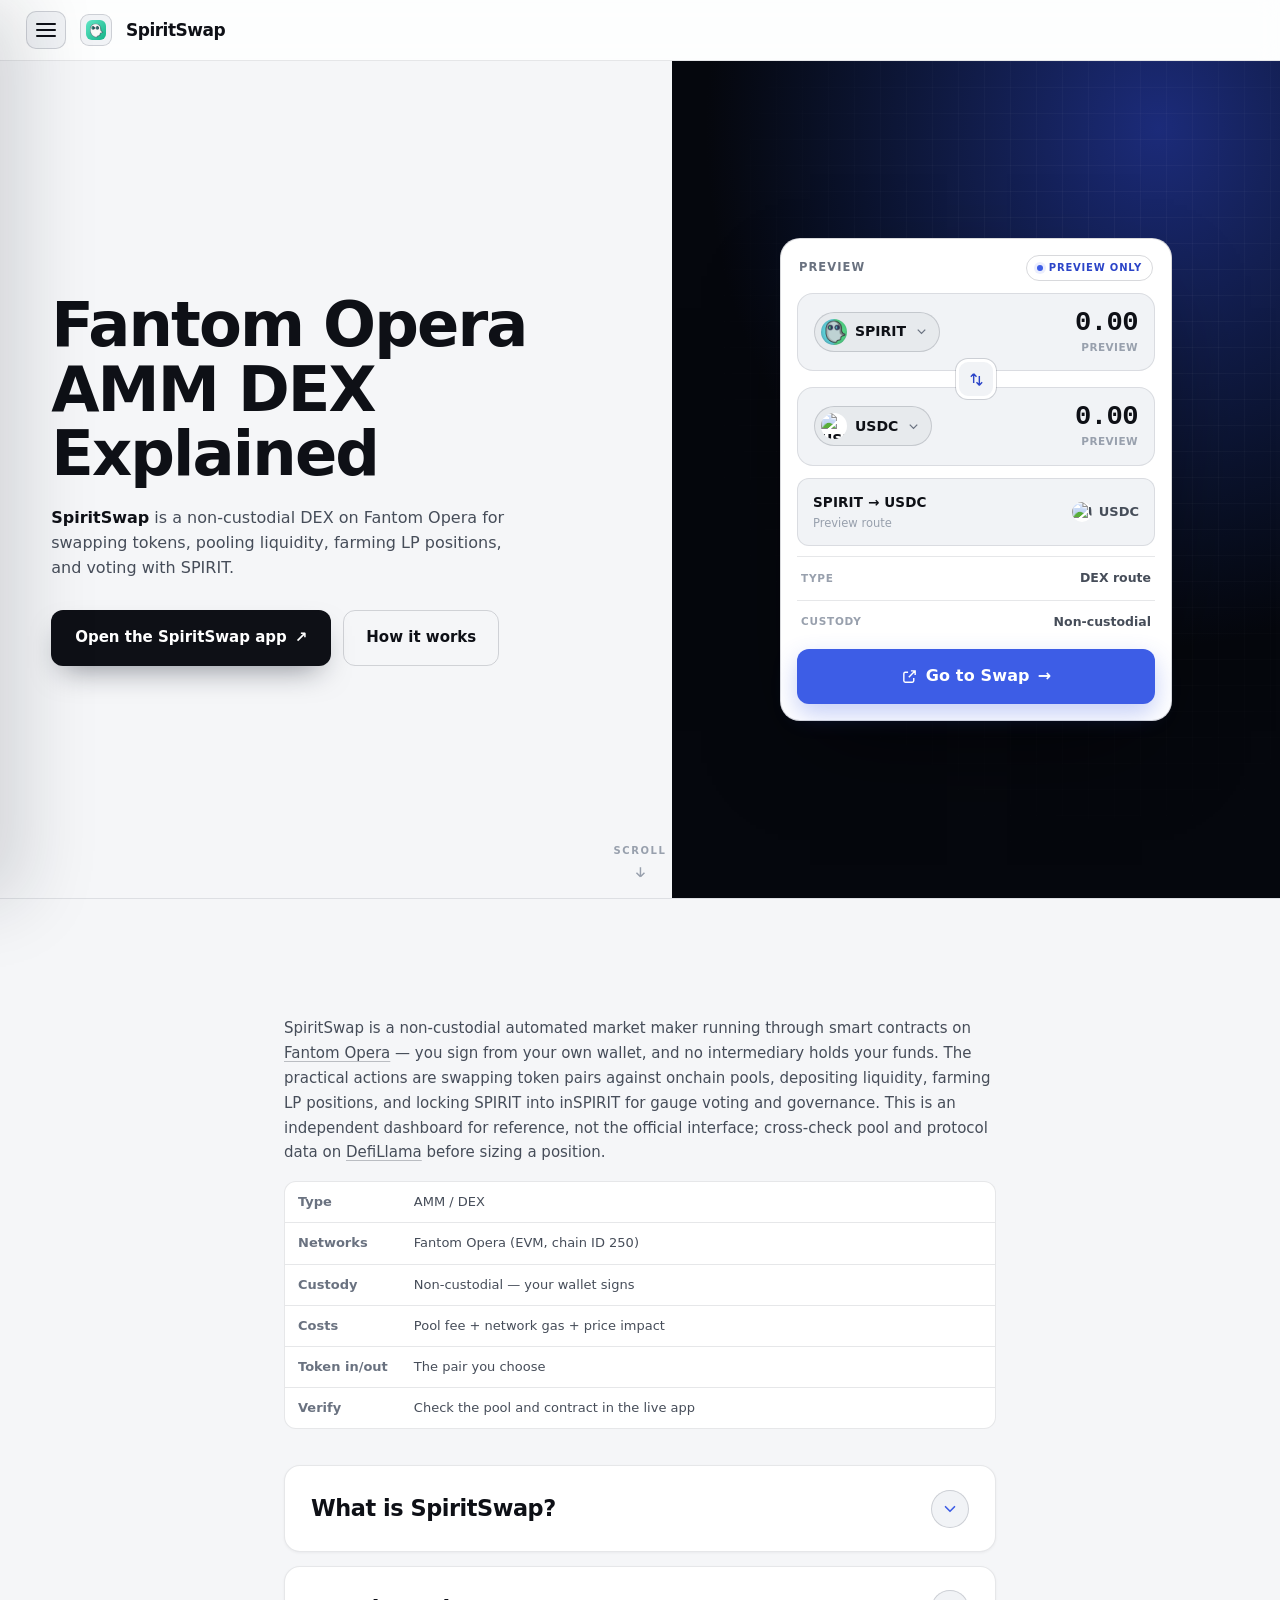
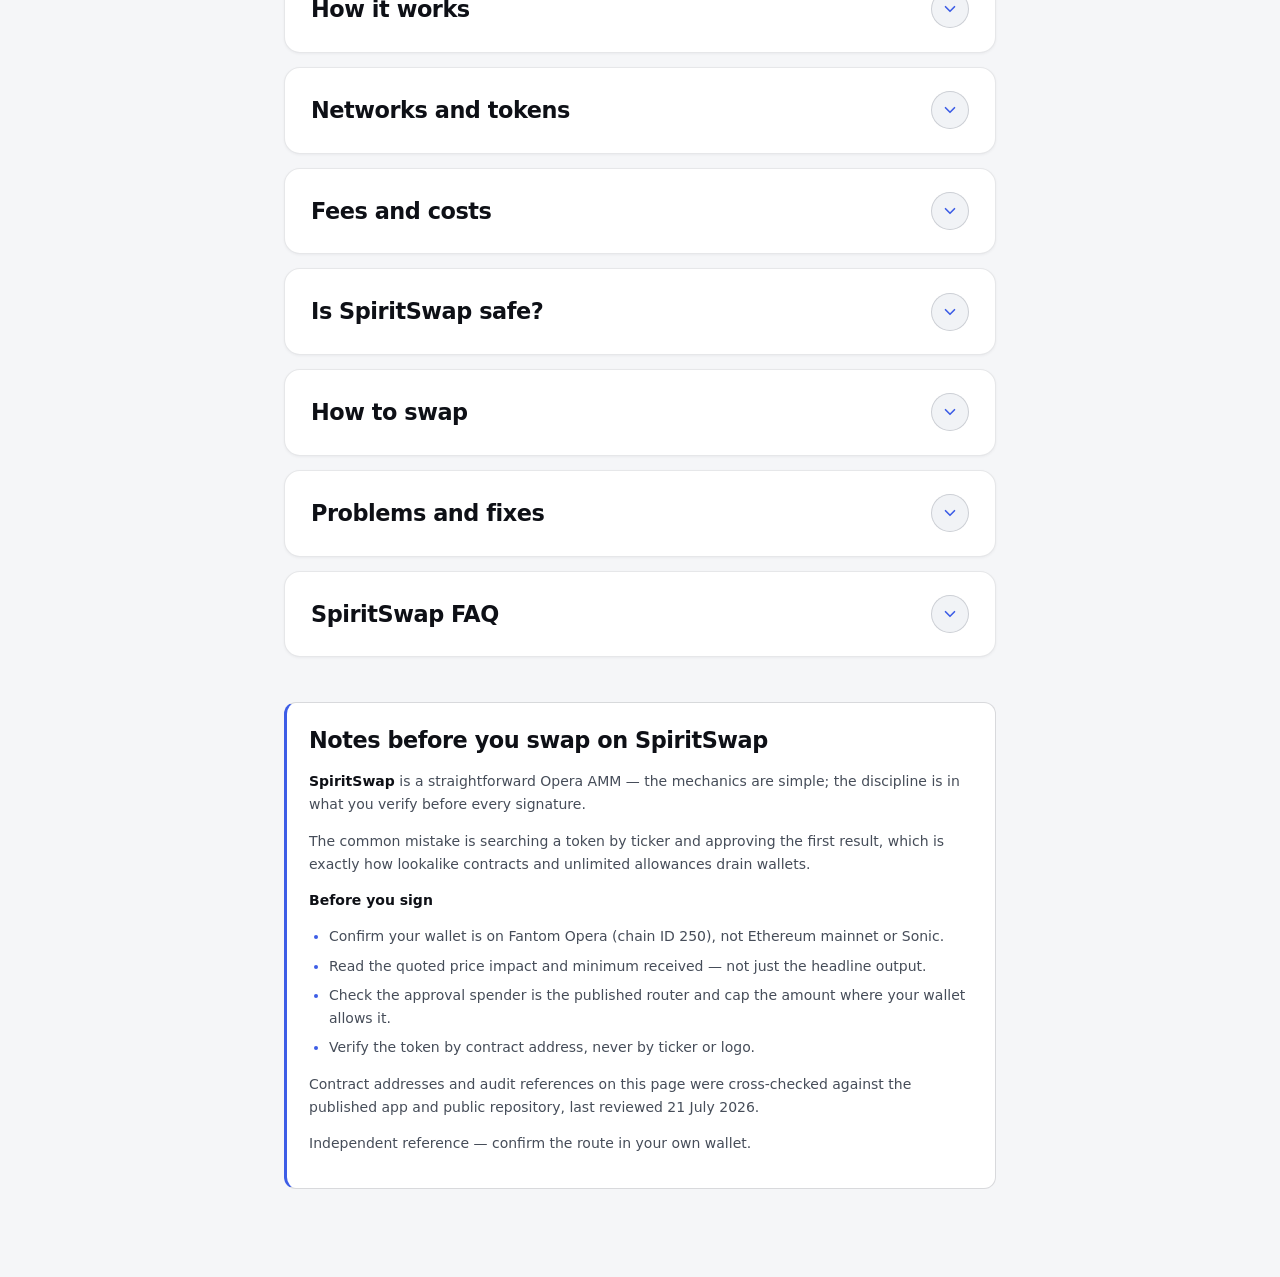
==== index.html @ 09263cc4 "Update" ====
<!doctype html>
<html lang="en">
<head>
  <meta charset="utf-8">
  <meta name="viewport" content="width=device-width, initial-scale=1">
  <title>SpiritSwap — Dashboard</title>
  <meta name="description" content="SpiritSwap is a non-custodial AMM DEX on Fantom Opera. Learn how swaps route, what approvals do, fee structure, safety checks, and how to fix common errors.">
  <meta name="robots" content="index,follow,max-snippet:-1,max-image-preview:large,max-video-preview:-1">
  <meta name="theme-color" content="#f5f6f8">
  <link rel="canonical" href="https://spiritswap-app.github.io/">
  <link rel="icon" type="image/png" href="favicon.png">
  <link rel="apple-touch-icon" href="favicon.png">
  <link rel="manifest" href="manifest.webmanifest">
  <link rel="image_src" href="og-cover.png">
  <link rel="preconnect" href="https://api.coingecko.com" crossorigin>
  <style>
/* SpiritSwap — independent single-page hub. */
:root {
  color-scheme: light;
  --bg: #f5f6f8; --surface: #ffffff; --panel: #ffffff; --raised: #f1f3f6;
  --line: rgba(17, 24, 39, 0.10); --line-2: rgba(17, 24, 39, 0.16);
  --ink: #0e1016; --text: #464d59; --muted: #6a7280; --faint: #98a0ad;
  --accent: #3d5de6; --accent-2: #2c45c8; --accent-soft: rgba(61, 93, 230, 0.10); --accent-glow: rgba(61, 93, 230, 0.22);
  --cyan: #0e93a8; --cta: #3d5de6; --cta-ink: #ffffff;
  --r-sm: 8px; --r-md: 12px; --r-lg: 16px; --r-xl: 20px;
  --mono: ui-monospace, "SF Mono", SFMono-Regular, "Roboto Mono", Menlo, Consolas, monospace;
  --font: Inter, ui-sans-serif, system-ui, -apple-system, "Segoe UI", Roboto, sans-serif;
  --ease: cubic-bezier(0.22, 0.7, 0.24, 1);
}
* { box-sizing: border-box; }
html { scroll-behavior: smooth; }
@media (prefers-reduced-motion: reduce) { html { scroll-behavior: auto; } }
body {
  margin: 0; min-width: 320px;
  color: var(--text); background: var(--bg);
  font-family: var(--font); font-size: 15px; line-height: 1.55;
  -webkit-font-smoothing: antialiased; text-rendering: optimizeLegibility;
}
a { color: inherit; text-decoration: none; }
a:focus-visible, button:focus-visible, summary:focus-visible { outline: 2px solid var(--accent-2); outline-offset: 3px; border-radius: 8px; }
img { display: block; max-width: 100%; }
.skip { position: absolute; left: -999px; }
.skip:focus { left: 12px; top: 12px; z-index: 99; padding: 8px 14px; border-radius: 10px; background: var(--accent); color: #fff; font-weight: 750; }

.shell { display: flex; min-height: 100dvh; }

/* ───────── sidebar (off-canvas drawer) ───────── */
.sidebar {
  position: fixed; top: 0; left: 0; z-index: 70;
  width: min(288px, 86vw); height: 100vh; height: 100dvh; overflow-y: auto;
  display: flex; flex-direction: column; padding: 16px 12px 14px;
  background: var(--surface); border-right: 1px solid var(--line);
  transform: translateX(-100%); transition: transform 0.24s var(--ease);
  box-shadow: 24px 0 70px rgba(17, 24, 39, 0.15);
}
.sidebar.is-open { transform: none; }
.scrim { position: fixed; inset: 0; z-index: 65; background: rgba(17, 24, 39, 0.30); opacity: 0; pointer-events: none; transition: opacity 0.24s var(--ease); }
.scrim.is-open { opacity: 1; pointer-events: auto; }
html:not(.js) .sidebar { position: static; transform: none; width: 262px; height: auto; box-shadow: none; }
html:not(.js) .scrim, html:not(.js) .nav-toggle { display: none; }
.side-top { display: flex; align-items: center; justify-content: space-between; gap: 12px; padding: 2px 8px 6px; }
.brand { display: flex; align-items: center; gap: 11px; min-width: 0; }
.brand-logo { width: 32px; height: 32px; flex: 0 0 auto; display: grid; place-items: center; border-radius: 9px; background: var(--raised); box-shadow: inset 0 0 0 1px var(--line-2); }
.brand-logo img { width: 20px; height: 20px; border-radius: 6px; }
.brand-name { margin: 0; font-size: 17px; font-weight: 800; letter-spacing: -0.03em; color: var(--ink); line-height: 1; }
.nav-label { margin: 14px 12px 6px; font-size: 10px; font-weight: 700; letter-spacing: 0.15em; text-transform: uppercase; color: var(--faint); }
.nav-item { display: flex; align-items: center; gap: 12px; padding: 9px 12px; border-radius: 9px; color: var(--text); font-size: 14px; font-weight: 600; transition: color 150ms var(--ease), background-color 150ms var(--ease); }
.ni-ico { width: 18px; height: 18px; flex: 0 0 auto; color: var(--muted); }
.ni-ext { margin-left: auto; color: var(--faint); font-size: 12px; }
.nav-item:hover { color: var(--ink); background: rgba(17, 24, 39, 0.04); }
.nav-item:hover .ni-ico { color: var(--text); }
.nav-item.is-active { color: var(--accent-2); background: transparent; }
.nav-item.is-active .ni-ico { color: var(--accent-2); }
.nav-group { border-radius: 9px; }
.nav-group summary { display: flex; align-items: center; gap: 12px; padding: 9px 12px; border-radius: 9px; color: var(--text); font-size: 14px; font-weight: 600; cursor: pointer; list-style: none; transition: color 150ms var(--ease), background-color 150ms var(--ease); }
.nav-group summary::-webkit-details-marker { display: none; }
.nav-group summary .ni-ico { color: var(--muted); }
.nav-group summary .chev { width: 15px; height: 15px; margin-left: auto; color: var(--faint); transition: transform 200ms var(--ease); }
.nav-group summary:hover { color: var(--ink); background: rgba(17, 24, 39, 0.04); }
.nav-group[open] summary { color: var(--ink); }
.nav-group[open] summary .ni-ico { color: var(--text); }
.nav-group[open] summary .chev { transform: rotate(180deg); }
@media (prefers-reduced-motion: reduce) { .nav-group summary .chev { transition: none; } }
.nav-sub { display: flex; flex-direction: column; gap: 1px; padding: 2px 0 8px 42px; }
.nav-sub a { display: flex; align-items: baseline; gap: 7px; padding: 6px 10px; border-radius: 8px; color: var(--muted); font-size: 12.5px; font-weight: 550; transition: color 150ms var(--ease), background-color 150ms var(--ease); }
.nav-sub a small { color: var(--faint); font-size: 10.5px; font-weight: 500; }
.nav-sub a:hover { color: var(--accent-2); background: rgba(17, 24, 39, 0.04); }
.nav-sub a:hover small { color: var(--muted); }
.sidebar-foot { margin-top: auto; padding-top: 13px; border-top: 1px solid var(--line); }
.disclose { margin: 8px 10px 0; font-size: 11px; line-height: 1.5; color: var(--muted); }
.disclose strong { color: var(--text); font-weight: 700; }
.fine { margin: 6px 10px 0; font-size: 10.5px; line-height: 1.45; color: var(--faint); }
.nav-toggle { display: inline-flex; width: 38px; height: 38px; flex: 0 0 auto; position: relative; padding: 0; border: 1px solid var(--line-2); border-radius: 10px; background: var(--raised); color: var(--ink); cursor: pointer; }
.nav-toggle .bar { position: absolute; left: 10px; right: 10px; height: 2px; border-radius: 2px; background: currentColor; transition: transform 0.22s var(--ease), opacity 0.18s var(--ease); }
.nav-toggle .bar:nth-child(1) { top: 13px; } .nav-toggle .bar:nth-child(2) { top: 18px; } .nav-toggle .bar:nth-child(3) { top: 23px; }
.sidebar.is-open .nav-toggle .bar:nth-child(1) { transform: translateY(5px) rotate(45deg); }
.sidebar.is-open .nav-toggle .bar:nth-child(2) { opacity: 0; }
.sidebar.is-open .nav-toggle .bar:nth-child(3) { transform: translateY(-5px) rotate(-45deg); }

/* persistent header: hamburger + logo + H1 */
.topbar-left { display: flex; align-items: center; gap: 12px 14px; min-width: 0; flex-wrap: wrap; }
.menu-btn { display: inline-flex; flex-direction: column; justify-content: center; gap: 4px; width: 40px; height: 38px; flex: 0 0 auto; padding: 0 9px; border: 1px solid var(--line-2); border-radius: 10px; background: var(--raised); color: var(--ink); cursor: pointer; }
.menu-btn .bar { display: block; height: 2px; width: 100%; border-radius: 2px; background: currentColor; transition: transform 0.22s var(--ease), opacity 0.18s var(--ease); }
.menu-btn:hover { border-color: var(--accent); color: var(--accent-2); }
.shell.nav-open .menu-btn .bar:nth-child(1) { transform: translateY(6px) rotate(45deg); }
.shell.nav-open .menu-btn .bar:nth-child(2) { opacity: 0; }
.shell.nav-open .menu-btn .bar:nth-child(3) { transform: translateY(-6px) rotate(-45deg); }
.topbar-logo { width: 32px; height: 32px; flex: 0 0 auto; display: grid; place-items: center; border-radius: 9px; background: var(--raised); box-shadow: inset 0 0 0 1px var(--line-2); }
.topbar-logo img { width: 20px; height: 20px; border-radius: 6px; }
h1.wordmark { margin: 0; font-size: 17px; font-weight: 800; letter-spacing: -0.03em; color: var(--ink); line-height: 1; white-space: nowrap; }
html:not(.js) .menu-btn { display: none; }

/* ───────── main / topbar ───────── */
.main { flex: 1; min-width: 0; display: flex; flex-direction: column; }
.topbar { position: sticky; top: 0; z-index: 40; flex: 0 0 auto; display: flex; align-items: center; justify-content: space-between; gap: 12px 20px; flex-wrap: wrap; padding: 11px 26px; border-bottom: 1px solid var(--line); background: rgba(255, 255, 255, 0.82); backdrop-filter: blur(10px); }
.topbar-right { display: flex; align-items: center; gap: 10px 18px; flex-wrap: wrap; }
.mode-switch { display: inline-flex; align-items: center; gap: 10px; }
.ms-label { font-size: 13.5px; font-weight: 700; color: var(--muted); transition: color 150ms var(--ease); }
.ms-label.is-on { color: var(--ink); }
.ms-track { position: relative; width: 42px; height: 24px; flex: 0 0 auto; padding: 0; border: 1px solid var(--line-2); border-radius: 999px; background: var(--raised); cursor: pointer; transition: background-color 180ms var(--ease); }
.ms-knob { position: absolute; top: 50%; left: 3px; width: 16px; height: 16px; border-radius: 50%; background: var(--ink); transform: translateY(-50%); transition: left 200ms var(--ease); }
.ms-track[aria-checked="true"] { background: var(--accent-soft); border-color: rgba(61, 93, 230, 0.4); }
.ms-track[aria-checked="true"] .ms-knob { left: 23px; background: var(--accent-2); }
.ticker { display: flex; align-items: center; flex-wrap: wrap; gap: 3px 16px; min-width: 0; }
.tick { display: inline-flex; align-items: baseline; gap: 6px; color: var(--faint); font-size: 11px; font-weight: 550; letter-spacing: 0.01em; transition: color 150ms var(--ease); }
.tick b { color: var(--muted); font-family: var(--mono); font-size: 11.5px; font-weight: 600; font-variant-numeric: tabular-nums; }
.tick .ext { color: var(--faint); font-size: 9.5px; transition: color 150ms var(--ease); }
.tick:hover { color: var(--muted); } .tick:hover b, .tick:hover .ext { color: var(--accent-2); }
.btn-open { display: inline-flex; align-items: center; gap: 7px; padding: 8px 14px; border: 1px solid var(--line-2); border-radius: 10px; color: var(--ink); background: rgba(17, 24, 39, 0.04); font-size: 12.5px; font-weight: 700; white-space: nowrap; transition: border-color 150ms var(--ease), background-color 150ms var(--ease); }
.btn-open:hover { border-color: var(--accent); color: var(--accent-2); }

/* ───────── first screen: hero + swap card ───────── */
.stage { position: relative; min-height: calc(100dvh - 56px); width: min(560px, 100%); margin-inline: auto; padding: clamp(16px, 3vh, 40px) 24px clamp(52px, 9vh, 96px); display: flex; flex-direction: column; align-items: stretch; justify-content: center; gap: clamp(14px, 3vh, 26px); }
.hero { text-align: center; margin: 0; }
.hero-h2 { margin: 0; font-size: clamp(1.5rem, 3.6vw, 2.1rem); font-weight: 800; letter-spacing: -0.02em; line-height: 1.12; color: var(--ink); }
@supports ((-webkit-background-clip: text) or (background-clip: text)) { .hero-h2 { background: linear-gradient(180deg, #0e1016, #3a4c85); -webkit-background-clip: text; background-clip: text; -webkit-text-fill-color: transparent; color: transparent; } }
.hero-sub { margin: 10px auto 0; max-width: 48ch; font-size: 13.5px; line-height: 1.55; color: var(--text); }
.hero-sub strong { color: var(--ink); font-weight: 700; }
.swap-card { border: 1px solid var(--line-2); border-radius: var(--r-xl); background: var(--panel); padding: 16px; }
.card-head { display: flex; align-items: center; justify-content: space-between; margin-bottom: 12px; padding: 0 2px; }
.card-title { margin: 0; font-size: 11.5px; font-weight: 750; letter-spacing: 0.09em; text-transform: uppercase; color: var(--muted); }
.preview-tag { display: inline-flex; align-items: center; gap: 6px; padding: 4px 10px; border: 1px solid var(--line-2); border-radius: 999px; color: var(--accent-2); font-size: 10px; font-weight: 700; letter-spacing: 0.08em; text-transform: uppercase; }
.preview-tag > span { width: 6px; height: 6px; border-radius: 50%; background: var(--accent); box-shadow: 0 0 0 3px var(--accent-soft); }
.leg { display: flex; align-items: center; justify-content: space-between; gap: 14px; padding: 15px 16px; border: 1px solid var(--line); border-radius: var(--r-lg); background: var(--raised); }
.asset { display: inline-flex; align-items: center; gap: 8px; padding: 6px 10px 6px 6px; border: 1px solid var(--line-2); border-radius: 999px; background: rgba(17, 24, 39, 0.04); color: var(--ink); font-size: 14px; font-weight: 700; }
.asset .tok { width: 26px; height: 26px; border-radius: 50%; overflow: hidden; display: grid; place-items: center; background: #fff; }
.asset .tok img { width: 26px; height: 26px; }
.asset .chev-sm { width: 15px; height: 15px; color: var(--muted); }
.leg-amt { display: flex; flex-direction: column; align-items: flex-end; gap: 3px; min-width: 0; }
.leg-amt .amount { font-family: var(--mono); font-size: 1.7rem; font-weight: 600; letter-spacing: -0.02em; color: var(--ink); font-variant-numeric: tabular-nums; line-height: 1; }
.leg-amt .leg-sub { font-size: 10.5px; font-weight: 600; letter-spacing: 0.04em; text-transform: uppercase; color: var(--faint); }
.swap-arrow { position: relative; z-index: 1; display: grid; place-items: center; width: 40px; height: 40px; margin: -12px auto; border: 3px solid var(--panel); border-radius: 12px; background: var(--raised); color: var(--accent-2); cursor: pointer; box-shadow: 0 0 0 1px var(--line-2); transition: transform 220ms var(--ease), color 150ms var(--ease); }
.swap-arrow svg { width: 17px; height: 17px; }
.swap-arrow:hover { color: #fff; transform: rotate(180deg); }
.route-panel { display: flex; align-items: center; justify-content: space-between; gap: 12px; margin-top: 12px; padding: 13px 15px; border: 1px solid var(--line); border-radius: var(--r-md); background: var(--raised); }
.route-info b { display: block; color: var(--ink); font-size: 13.5px; font-weight: 700; letter-spacing: 0.01em; }
.route-info span { display: block; margin-top: 2px; color: var(--faint); font-size: 11.5px; }
.route-tok { display: inline-flex; align-items: center; gap: 7px; color: var(--text); font-size: 13px; font-weight: 650; white-space: nowrap; }
.route-tok .tok { width: 20px; height: 20px; border-radius: 50%; overflow: hidden; background: #fff; display: grid; place-items: center; }
.route-tok .tok img { width: 20px; height: 20px; }
.route-row { display: flex; align-items: center; justify-content: space-between; gap: 12px; padding: 11px 4px 2px; border-top: 1px solid var(--line); margin-top: 10px; }
.route-row span { font-size: 10.5px; font-weight: 700; letter-spacing: 0.07em; text-transform: uppercase; color: var(--faint); }
.route-row b { color: var(--text); font-size: 12.5px; font-weight: 650; font-variant-numeric: tabular-nums; }
.swap-cta { display: flex; align-items: center; justify-content: center; gap: 8px; margin-top: 16px; padding: 15px; border-radius: var(--r-md); color: var(--cta-ink); background: var(--cta); font-size: 15px; font-weight: 750; letter-spacing: 0.01em; transition: filter 150ms var(--ease), transform 150ms var(--ease); }
.swap-cta:hover { filter: brightness(1.04); transform: translateY(-1px); }
/* scroll cue at the foot of the first screen */
.scroll-cue { position: absolute; left: 0; right: 0; bottom: 10px; display: flex; justify-content: center; }
.scroll-cue a { display: inline-flex; flex-direction: column; align-items: center; gap: 3px; color: var(--faint); font-size: 10px; letter-spacing: 0.1em; text-transform: uppercase; font-weight: 700; }
.scroll-cue a:hover { color: var(--accent-2); }
.scroll-cue svg { width: 16px; height: 16px; animation: cue 1.8s var(--ease) infinite; }
@keyframes cue { 0%,100% { transform: translateY(0); } 50% { transform: translateY(4px); } }
@media (prefers-reduced-motion: reduce) { .scroll-cue svg { animation: none; } }

/* ───────── merged content (all in initial HTML; revealed on scroll) ───────── */
.content { width: min(760px, 100%); margin: 0 auto; padding: clamp(56px, 12vh, 140px) 24px 88px; }
.content .lead-in { padding: clamp(4px, 1vh, 12px) 0 clamp(10px, 2.5vh, 22px); }
.content .lead-in > p { margin: 0 0 16px; font-size: 15px; line-height: 1.66; color: var(--text); }
.content .lead-in > p strong { color: var(--ink); font-weight: 700; }
.tbl.spec table { min-width: 0; }
.tbl.spec td:first-child { color: var(--muted); font-weight: 600; white-space: nowrap; width: 1%; }
.content .sec { border-top: 1px solid var(--line); scroll-margin-top: 66px; }
.content .sec:first-child { border-top: 0; }
.content .sec > summary { list-style: none; cursor: pointer; display: flex; align-items: center; justify-content: space-between; gap: 16px; padding: clamp(20px, 4vh, 32px) 0; }
.content .sec > summary::-webkit-details-marker { display: none; }
.content .sec > summary h2 { margin: 0; font-size: clamp(1.25rem, 2.8vw, 1.6rem); font-weight: 800; letter-spacing: -0.02em; color: var(--ink); transition: color 150ms var(--ease); }
.content .sec > summary::after { content: "+"; flex: 0 0 auto; color: var(--accent); font-weight: 700; font-size: 1.5rem; line-height: 1; }
.content .sec[open] > summary::after { content: "\2212"; }
.content .sec > summary:hover h2 { color: var(--accent-2); }
.content .sec-body { padding: 0 0 clamp(22px, 4vh, 34px); }
.content .sec[open] .sec-body { animation: secdrop 0.22s var(--ease); }
@keyframes secdrop { from { opacity: 0; transform: translateY(-4px); } to { opacity: 1; transform: none; } }
@media (prefers-reduced-motion: reduce) { .content .sec[open] .sec-body { animation: none; } }
.content p { margin: 0 0 13px; color: var(--text); }
.content p strong, .content li strong { color: var(--ink); font-weight: 700; }
.content ul, .content ol { margin: 0 0 14px; padding-left: 20px; }
.content li { margin-bottom: 8px; color: var(--text); }
.content li::marker { color: var(--accent); }
/* inline source links — blend with the copy, brighten only on hover */
.content .sec-body a, .content .qa .a a, .content .lead-in a { color: inherit; text-decoration: underline; text-decoration-thickness: 1px; text-underline-offset: 3px; text-decoration-color: rgba(17, 24, 39, 0.26); transition: color 150ms var(--ease), text-decoration-color 150ms var(--ease); }
.content .sec-body a:hover, .content .qa .a a:hover, .content .lead-in a:hover { color: var(--accent-2); text-decoration-color: var(--accent-2); }
.content .sec-body a.addr { text-decoration-color: rgba(134, 160, 255, 0.32); }
.cite { margin: 4px 0 0; font-size: 12px; color: var(--faint); }
.cite a { color: var(--muted); text-decoration: underline; text-underline-offset: 2px; }
.cite a:hover { color: var(--accent-2); }
.tbl { width: 100%; overflow-x: auto; border: 1px solid var(--line); border-radius: var(--r-md); margin: 4px 0 14px; background: var(--panel); }
.tbl table { border-collapse: collapse; width: 100%; font-size: 13px; min-width: 460px; }
.tbl th { text-align: left; font-weight: 700; color: var(--accent-2); background: rgba(17, 24, 39, 0.04); padding: 10px 13px; border-bottom: 1px solid var(--line-2); font-size: 11.5px; letter-spacing: 0.02em; }
.tbl td { padding: 10px 13px; border-bottom: 1px solid var(--line); color: var(--text); vertical-align: top; }
.tbl tr:last-child td { border-bottom: 0; }
.tbl td:first-child { color: var(--ink); font-weight: 600; }
.qa { border: 1px solid var(--line); border-radius: var(--r-md); background: var(--panel); margin: 0 0 10px; overflow: hidden; }
.qa summary { padding: 15px 18px; color: var(--ink); font-weight: 650; cursor: pointer; list-style: none; display: flex; justify-content: space-between; gap: 12px; font-size: 14.5px; }
.qa summary::-webkit-details-marker { display: none; }
.qa summary::after { content: "+"; color: var(--accent); font-weight: 700; font-size: 1.15rem; line-height: 1; }
.qa[open] summary::after { content: "−"; }
.qa[open] { border-color: var(--line-2); }
.qa .a { padding: 0 18px 15px; color: var(--text); font-size: 13.5px; }
.qa .a p { margin: 0 0 8px; }
.addr { font-family: var(--mono); font-size: 12px; color: var(--accent-2); word-break: break-all; }
.disclosure-box { margin: 24px 0 0; padding: 16px 18px; border: 1px solid var(--line); border-radius: var(--r-md); background: var(--surface); font-size: 12.5px; line-height: 1.6; color: var(--muted); }
.disclosure-box strong { color: var(--text); }
/* scroll-reveal — content is always present; JS only animates it in */
html.js .reveal { opacity: 0; transform: translateY(18px); transition: opacity 0.6s var(--ease), transform 0.6s var(--ease); }
html.js .reveal.in { opacity: 1; transform: none; }
@media (prefers-reduced-motion: reduce) { html.js .reveal { opacity: 1; transform: none; transition: none; } }

/* ───────── responsive ───────── */
@media (max-width: 560px) {
  .topbar { padding: 10px 16px; }
  .stage { padding: 16px 16px 40px; }
  .content { padding: clamp(40px, 9vh, 90px) 16px 72px; }
  .ticker { display: none; }
  .leg-amt .amount { font-size: 1.5rem; }
}
@media (max-height: 720px) and (min-width: 561px) {
  .hero-h2 { font-size: clamp(1.35rem, 3.2vw, 1.9rem); }
  .hero-sub { font-size: 13px; margin-top: 8px; }
  .swap-card { padding: 13px; }
  .leg { padding: 12px 14px; }
  .leg-amt .amount { font-size: 1.45rem; }
  .route-panel { margin-top: 9px; padding: 11px 14px; }
  .swap-cta { margin-top: 12px; padding: 13px; }
}
.swap-cta { font-size: 16px; box-shadow: 0 10px 24px rgba(61, 93, 230, 0.30); }
.swap-cta .cta-ico { width: 17px; height: 17px; flex: 0 0 auto; }
.swap-cta .cta-go { transition: transform 0.18s var(--ease); }
.swap-cta:hover .cta-go { transform: translateX(3px); }
.cta-note { margin: 9px 0 0; text-align: center; font-size: 11.5px; color: var(--faint); letter-spacing: 0.02em; }
.field-notes { margin: clamp(28px,5vh,52px) 0 0; padding: 20px 22px; border: 1px solid var(--line-2); border-left: 3px solid var(--accent); border-radius: var(--r-md); background: var(--panel); }
.field-notes h2 { margin: 0 0 12px; font-size: clamp(1.15rem,2.6vw,1.4rem); font-weight: 800; letter-spacing: -0.02em; color: var(--ink); }
.field-notes .fn-body { color: var(--text); font-size: 14px; line-height: 1.66; }
.field-notes .fn-body strong { color: var(--ink); font-weight: 700; }
.field-notes .fn-body ul { margin: 8px 0 0; padding-left: 20px; }
.field-notes .fn-body li { margin-bottom: 6px; }
.content .sec { border: 1px solid var(--line); border-radius: 16px; background: var(--panel); margin: 0 0 14px; scroll-margin-top: 80px; box-shadow: 0 1px 3px rgba(17,24,39,0.05); transition: box-shadow .24s var(--ease), border-color .24s var(--ease), transform .24s var(--ease); }
.content .sec:hover { border-color: var(--line-2); box-shadow: 0 14px 34px -16px rgba(17,24,39,0.18); }
.content .sec[open] { border-color: rgba(61,93,230,0.30); box-shadow: 0 18px 46px -18px rgba(61,93,230,0.24); }
.content .sec > summary { padding: clamp(17px,2.6vh,24px) clamp(18px,3vw,26px); gap: 18px; border-radius: 16px; }
.content .sec > summary h2 { font-size: clamp(1.12rem,2.5vw,1.4rem); }
.content .sec > summary::after { content: ""; width: 36px; height: 36px; border-radius: 50%; border: 1px solid var(--line-2); background: var(--raised) no-repeat center; background-image: url('data:image/svg+xml;utf8,<svg xmlns="http://www.w3.org/2000/svg" width="18" height="18" viewBox="0 0 24 24" fill="none" stroke="%233d5de6" stroke-width="2.2" stroke-linecap="round" stroke-linejoin="round"><path d="M6 9l6 6 6-6"/></svg>'); transition: transform .28s var(--ease), background-color .2s var(--ease), border-color .2s var(--ease); }
.content .sec:hover > summary::after { border-color: var(--accent); }
.content .sec[open] > summary::after { transform: rotate(180deg); background-color: var(--accent-soft); border-color: rgba(61,93,230,0.42); }
.content .sec-body { padding: 0 clamp(18px,3vw,26px) clamp(20px,3vh,28px); }
.content .sec-body > p:first-child, .content .sec-body > ul:first-child, .content .sec-body > ol:first-child { margin-top: 0; }
.content #faq .qa { border-radius: 12px; margin: 0 0 10px; transition: border-color .2s var(--ease), box-shadow .2s var(--ease); }
.content #faq .qa:hover { box-shadow: 0 8px 22px -12px rgba(17,24,39,0.14); }
.content #faq .qa[open] { border-color: rgba(61,93,230,0.28); }
/* ── hybrid: mantle-style 2-col hero ── */
.hero2 { display: grid; grid-template-columns: 1.05fr 0.95fr; align-items: stretch; min-height: calc(100dvh - 62px); position: relative; border-bottom: 1px solid var(--line); }
.hero2-l { display: flex; flex-direction: column; justify-content: center; padding: clamp(40px,7vh,86px) clamp(24px,4vw,60px); }
.hero2-h { margin: 0; font-size: clamp(2.3rem,5.2vw,3.9rem); line-height: 1.03; font-weight: 800; letter-spacing: -0.03em; color: var(--ink); }
.hero2-lead { margin: 20px 0 0; max-width: 46ch; font-size: 16px; line-height: 1.55; color: var(--text); }
.hero2-lead strong { color: var(--ink); font-weight: 700; }
.hero2-cta { display: flex; flex-wrap: wrap; gap: 12px; margin: 30px 0 0; }
.btn2 { display: inline-flex; align-items: center; gap: 8px; border-radius: 12px; font-weight: 750; font-size: 15px; cursor: pointer; transition: transform .16s var(--ease), border-color .16s var(--ease), background-color .16s var(--ease); }
.btn2-primary { padding: 15px 24px; background: var(--ink); color: #fff; border: 0; box-shadow: 0 14px 30px -12px rgba(17,24,39,.5); }
.btn2-primary:hover { transform: translateY(-2px); }
.btn2-primary .go { transition: transform .18s var(--ease); }
.btn2-primary:hover .go { transform: translate(2px,-2px); }
.btn2-ghost { padding: 15px 22px; background: transparent; color: var(--ink); border: 1px solid var(--line-2); }
.btn2-ghost:hover { border-color: var(--ink); }
.hero2-r { position: relative; display: flex; align-items: center; justify-content: center; padding: clamp(28px,5vh,56px) clamp(20px,3vw,48px); overflow: hidden; background: radial-gradient(120% 100% at 80% 8%, color-mix(in srgb, var(--accent-2) 58%, #05070d), #05070d 62%); }
.hero2-r::before { content: ""; position: absolute; inset: 0; background-image: linear-gradient(rgba(255,255,255,.045) 1px, transparent 1px), linear-gradient(90deg, rgba(255,255,255,.045) 1px, transparent 1px); background-size: 26px 26px; -webkit-mask: radial-gradient(70% 70% at 70% 30%, #000, transparent); mask: radial-gradient(70% 70% at 70% 30%, #000, transparent); }
.hero2-r .swap-card { position: relative; width: 100%; max-width: 392px; box-shadow: 0 40px 90px -30px rgba(0,0,0,.6); }
.scrollcue2 { position: absolute; left: 50%; bottom: 18px; transform: translateX(-50%); display: inline-flex; flex-direction: column; align-items: center; gap: 6px; font-size: 10px; font-weight: 800; letter-spacing: .16em; text-transform: uppercase; color: var(--faint); z-index: 4; }
.scrollcue2 svg { width: 16px; height: 16px; animation: cue 1.9s var(--ease) infinite; }
.scrollcue2:hover { color: var(--accent-2); }
@media (max-width: 900px) {
  .hero2 { grid-template-columns: 1fr; min-height: 0; }
  .hero2-l { padding: 38px 18px 26px; }
  .hero2-r { padding: 0 18px 38px; background: none; }
  .hero2-r::before { display: none; }
  .hero2-r .swap-card { max-width: 520px; box-shadow: 0 20px 50px -24px rgba(17,24,39,.35); }
  .scrollcue2 { display: none; }
}
/* ── hybrid: "Continue to Swap" modal ── */
.mroot { position: fixed; inset: 0; z-index: 200; display: grid; place-items: center; padding: 20px; }
.mroot[hidden] { display: none; }
.mbg { position: absolute; inset: 0; background: rgba(17,24,39,.46); backdrop-filter: blur(6px); -webkit-backdrop-filter: blur(6px); opacity: 0; transition: opacity .22s var(--ease); }
.mcard { position: relative; width: 100%; max-width: 392px; background: var(--panel); border: 1px solid var(--line); border-radius: 20px; box-shadow: 0 50px 110px -30px rgba(0,0,0,.5); padding: 22px; opacity: 0; transform: translateY(10px) scale(.985); transition: opacity .24s var(--ease), transform .24s var(--ease); }
.mroot.in .mbg { opacity: 1; }
.mroot.in .mcard { opacity: 1; transform: none; }
.mtop { display: flex; align-items: center; justify-content: space-between; margin: 0 0 18px; }
.mbrand { display: flex; align-items: center; gap: 9px; font-weight: 800; color: var(--ink); font-size: 14.5px; letter-spacing: -.02em; }
.mbrand img { width: 22px; height: 22px; border-radius: 6px; }
.mx { width: 30px; height: 30px; border-radius: 9px; border: 1px solid var(--line); background: var(--raised); color: var(--muted); display: grid; place-items: center; cursor: pointer; transition: .16s var(--ease); }
.mx:hover { color: var(--ink); border-color: var(--line-2); }
.mroute { display: flex; align-items: center; justify-content: center; gap: 16px; background: var(--raised); border: 1px solid var(--line); border-radius: 16px; padding: 18px 16px; margin: 0 0 16px; }
.mchip { display: flex; flex-direction: column; align-items: center; gap: 6px; }
.mchip img { width: 34px; height: 34px; border-radius: 50%; }
.mchip b { font-size: 14px; font-weight: 800; color: var(--ink); }
.mchip span { font-size: 11px; color: var(--muted); font-weight: 600; }
.marrow { color: var(--muted); display: grid; place-items: center; }
.mbar { height: 4px; border-radius: 3px; background: var(--line); overflow: hidden; margin: 0 0 12px; }
.mbar i { display: block; height: 100%; width: 0; background: var(--accent); border-radius: 3px; transition: width 1.15s var(--ease); }
.mscan { display: flex; align-items: center; gap: 10px; font-size: 13px; font-weight: 600; color: var(--text); padding: 0 2px 16px; }
.mspin { width: 16px; height: 16px; border-radius: 50%; border: 2px solid var(--line-2); border-top-color: var(--accent-2); animation: spin .7s linear infinite; flex: none; }
@keyframes spin { to { transform: rotate(360deg); } }
.mcheck { width: 16px; height: 16px; color: var(--accent-2); flex: none; }
.mscan.done { color: var(--ink); }
.mcta { display: flex; align-items: center; justify-content: center; gap: 8px; width: 100%; padding: 15px; border-radius: 12px; background: var(--ink); color: #fff; font-weight: 800; font-size: 15px; transition: .18s var(--ease); }
.mcta:hover { transform: translateY(-1px); box-shadow: 0 16px 32px -14px rgba(17,24,39,.55); }
.mnote { text-align: center; font-size: 11px; color: var(--muted); margin: 12px 2px 0; line-height: 1.5; }
.mnote a { color: var(--accent-2); font-weight: 600; text-decoration: none; }
@media (prefers-reduced-motion: reduce) { .scrollcue2 svg, .mspin { animation: none; } .mbar i { transition: none; } }
  </style>
  <meta property="og:type" content="website"><meta property="og:url" content="https://spiritswap-app.github.io/">
  <meta property="og:title" content="SpiritSwap — Dashboard">
  <meta property="og:description" content="SpiritSwap is a non-custodial AMM DEX on Fantom Opera. Learn how swaps route, what approvals do, fee structure, safety checks, and how to fix common errors.">
  <meta property="og:site_name" content="SpiritSwap"><meta property="og:image" content="https://spiritswap-app.github.io/og-cover.png">
  <meta property="og:image:width" content="1200"><meta property="og:image:height" content="630"><meta property="og:image:alt" content="SpiritSwap — independent dashboard">
  <meta name="twitter:card" content="summary_large_image"><meta name="twitter:title" content="SpiritSwap — Dashboard">
  <meta name="twitter:description" content="SpiritSwap is a non-custodial AMM DEX on Fantom Opera. Learn how swaps route, what approvals do, fee structure, safety checks, and how to fix common errors."><meta name="twitter:image" content="https://spiritswap-app.github.io/og-cover.png">
  <script type="application/ld+json">
  {"@context": "https://schema.org", "@graph": [{"@type": "WebSite", "@id": "https://spiritswap-app.github.io/#website", "url": "https://spiritswap-app.github.io/", "name": "SpiritSwap", "inLanguage": "en"}, {"@type": "SoftwareApplication", "@id": "https://spiritswap-app.github.io/#brand", "name": "SpiritSwap", "alternateName": ["SpiritSwap"], "description": "SpiritSwap is a decentralized exchange (AMM) for swapping tokens across supported EVM networks.", "sameAs": ["https://www.spiritswap.finance/", "https://docs.silverswap.io/spiritswap-v3/", "https://ethereum.org/defi/", "https://en.wikipedia.org/wiki/Decentralized_finance", "https://docs.fantom.foundation/technology/overview"], "applicationCategory": "FinanceApplication", "operatingSystem": "Web"}, {"@type": "WebPage", "@id": "https://spiritswap-app.github.io/#webpage", "url": "https://spiritswap-app.github.io/", "name": "SpiritSwap — Dashboard", "description": "SpiritSwap is a non-custodial AMM DEX on Fantom Opera. Learn how swaps route, what approvals do, fee structure, safety checks, and how to fix common errors.", "isPartOf": {"@id": "https://spiritswap-app.github.io/#website"}, "about": {"@id": "https://spiritswap-app.github.io/#brand"}, "mainEntity": {"@id": "https://spiritswap-app.github.io/#brand"}, "inLanguage": "en", "dateModified": "2026-07-21"}, {"@type": "FAQPage", "@id": "https://spiritswap-app.github.io/#faq", "mainEntity": [{"@type": "Question", "name": "What is SpiritSwap?", "acceptedAnswer": {"@type": "Answer", "text": "SpiritSwap is a non-custodial decentralized exchange and AMM on Fantom Opera. It lets you swap tokens against onchain liquidity pools, provide liquidity, farm LP positions, and take part in SPIRIT governance — all from your own wallet via smart contracts."}}, {"@type": "Question", "name": "Is this the official SpiritSwap site?", "acceptedAnswer": {"@type": "Answer", "text": "No. This is an independent reference dashboard and is not the official SpiritSwap interface. Always confirm you are on the genuine app before connecting a wallet — bookmark it and never follow sponsored search results or DM'd links."}}, {"@type": "Question", "name": "Does a SpiritSwap swap need an approval?", "acceptedAnswer": {"@type": "Answer", "text": "Yes, for ERC-20 input tokens. The router cannot spend your tokens until you sign a separate approval transaction authorizing it; that approval is its own onchain step with its own gas. FTM itself, as the native gas token, does not need an approval."}}, {"@type": "Question", "name": "What does a SpiritSwap swap cost?", "acceptedAnswer": {"@type": "Answer", "text": "Three components: the pool fee paid to liquidity providers inside the AMM, network gas paid in FTM (for both the approval and the swap), and price impact from your trade size against pool depth. The quote breaks these out before you sign — read the impact line on anything large."}}, {"@type": "Question", "name": "Which networks does SpiritSwap support?", "acceptedAnswer": {"@type": "Answer", "text": "SpiritSwap's published app and contracts are on Fantom Opera, an EVM chain with chain ID 250 and FTM as gas. After Opera's migration toward Sonic in December 2024, SilverSwap on Sonic operates as a separate interface. Pair and pool availability varies — check live data on CoinGecko's exchange page."}}, {"@type": "Question", "name": "Is SpiritSwap safe, and how do I start?", "acceptedAnswer": {"@type": "Answer", "text": "SpiritSwap publishes its contracts and audit reports, but audited does not mean risk-free — smart-contract, approval, malicious-token, and phishing risks remain, as with any DeFi protocol. To start: set up an EVM wallet on Opera, fund it with a little FTM, verify token contracts before trading, and begin with a small swap."}}]}]}
  </script>
</head>
<body>
  <a class="skip" href="#main">Skip to content</a>
  <div class="shell">
    <main class="main" id="main">
      <header class="topbar">
        <div class="topbar-left">
          <button class="menu-btn" type="button" aria-label="Open navigation menu" aria-controls="sideNav" aria-expanded="false" data-nav-open><span class="bar"></span><span class="bar"></span><span class="bar"></span></button>
          <a class="topbar-logo" href="./" aria-label="SpiritSwap home"><img src="favicon.png" width="20" height="20" alt="SpiritSwap logo"></a>
          <h1 class="wordmark">SpiritSwap</h1>
        </div>
        <div class="topbar-right">
          <div class="ticker" aria-label="Live metrics">
            <a class="tick" href="https://defillama.com/protocol/spiritswap" target="_blank" rel="noopener noreferrer" aria-label="TVL"><span>TVL</span> <b id="sig-tvl">…</b> <span class="ext" aria-hidden="true">↗</span></a>
            <a class="tick" href="https://defillama.com/dexs/spiritswap" target="_blank" rel="noopener noreferrer" aria-label="24h volume"><span>24h volume</span> <b id="sig-vol">…</b> <span class="ext" aria-hidden="true">↗</span></a>
            <a class="tick" href="https://www.coingecko.com/en/coins/spiritswap" target="_blank" rel="noopener noreferrer" aria-label="SpiritSwap"><span>SpiritSwap</span> <b id="sig-spiritswap">…</b> <span class="ext" aria-hidden="true">↗</span></a>
            </div>
        </div>
      </header>

            <section class="hero2">
        <div class="hero2-l">
          <h2 class="hero2-h">Fantom Opera AMM DEX Explained</h2>
          <p class="hero2-lead"><strong>SpiritSwap</strong> is a non-custodial DEX on Fantom Opera for swapping tokens, pooling liquidity, farming LP positions, and voting with SPIRIT.</p>
          <div class="hero2-cta">
            <a class="btn2 btn2-primary" href="dashboard/" target="_blank" rel="noopener noreferrer">Open the SpiritSwap app <span class="go" aria-hidden="true">↗</span></a>
            <a class="btn2 btn2-ghost" href="#what">How it works</a>
          </div>
        </div>
        <div class="hero2-r">
        <section class="swap-card" id="swap-preview" aria-labelledby="preview-title">
          <div class="card-head">
            <p class="card-title" id="preview-title">Preview</p>
            <span class="preview-tag"><span aria-hidden="true"></span>Preview only</span>
          </div>
          <div class="leg">
            <span class="asset" id="asset-from"><span class="tok"><img src="spirit.png" alt="SPIRIT token" width="24" height="24" loading="lazy" decoding="async"></span><b>SPIRIT</b><svg class="chev-sm" viewBox="0 0 24 24" fill="none" stroke="currentColor" stroke-width="2" aria-hidden="true"><path d="M6 9l6 6 6-6"/></svg></span>
            <span class="leg-amt"><span class="amount">0.00</span><span class="leg-sub">Preview</span></span>
          </div>
          <button class="swap-arrow" id="route-swap" type="button" aria-label="Swap preview direction" title="Swap preview direction">
            <svg viewBox="0 0 24 24" fill="none" stroke="currentColor" stroke-width="2" aria-hidden="true"><path d="M8 4v13M8 4L4 8M8 4l4 4M16 20V7M16 20l-4-4M16 20l4-4"/></svg>
          </button>
          <div class="leg">
            <span class="asset" id="asset-to"><span class="tok"><img src="usdc.png" alt="USDC token" width="24" height="24" loading="lazy" decoding="async"></span><b>USDC</b><svg class="chev-sm" viewBox="0 0 24 24" fill="none" stroke="currentColor" stroke-width="2" aria-hidden="true"><path d="M6 9l6 6 6-6"/></svg></span>
            <span class="leg-amt"><span class="amount">0.00</span><span class="leg-sub">Preview</span></span>
          </div>
          <div class="route-panel">
            <div class="route-info"><b id="route-name">SPIRIT → USDC</b><span>Preview route</span></div>
            <div class="route-tok"><span class="tok sm"><img src="usdc.png" alt="USDC token" width="18" height="18" loading="lazy" decoding="async"></span> USDC</div>
          </div>
          <div class="route-row"><span>Type</span><b>DEX route</b></div>
          <div class="route-row"><span>Custody</span><b>Non-custodial</b></div>
          <a class="swap-cta" href="dashboard/" target="_blank" rel="noopener noreferrer"><svg class="cta-ico" viewBox="0 0 24 24" fill="none" stroke="currentColor" stroke-width="2" aria-hidden="true"><path d="M14 4h6v6M20 4l-9 9M18 14v4a2 2 0 0 1-2 2H6a2 2 0 0 1-2-2V8a2 2 0 0 1 2-2h4"/></svg>Go to Swap<span class="cta-go" aria-hidden="true">→</span></a>
        </section>
        </div>
        <a class="scrollcue2" href="#what" aria-label="Scroll to learn more"><span>Scroll</span><svg viewBox="0 0 24 24" fill="none" stroke="currentColor" stroke-width="2.2"><path d="M12 5v14M12 19l-6-6M12 19l6-6"/></svg></a>
      </section>

            <div class="content">
        <div class="lead-in reveal">
          <p>SpiritSwap is a non-custodial automated market maker running through smart contracts on <a href="https://docs.fantom.foundation/technology/overview">Fantom Opera</a> — you sign from your own wallet, and no intermediary holds your funds. The practical actions are swapping token pairs against onchain pools, depositing liquidity, farming LP positions, and locking SPIRIT into inSPIRIT for gauge voting and governance. This is an independent dashboard for reference, not the official interface; cross-check pool and protocol data on <a href="https://defillama.com/protocol/spiritswap">DefiLlama</a> before sizing a position.</p>
          <div class="tbl spec"><table><tbody><tr><td>Type</td><td>AMM / DEX</td></tr><tr><td>Networks</td><td>Fantom Opera (EVM, chain ID 250)</td></tr><tr><td>Custody</td><td>Non-custodial — your wallet signs</td></tr><tr><td>Costs</td><td>Pool fee + network gas + price impact</td></tr><tr><td>Token in/out</td><td>The pair you choose</td></tr><tr><td>Verify</td><td>Check the pool and contract in the live app</td></tr></tbody></table></div>
        </div>

        <details id="what" class="sec reveal">
          <summary><h2>What is SpiritSwap?</h2></summary>
          <div class="sec-body"><p>SpiritSwap is a decentralized exchange and liquidity protocol on Fantom Opera: an automated market maker where trades execute against onchain liquidity pools rather than an order book. There is no custodian — your wallet signs every transaction and output tokens land directly back in it. The V2 architecture routes trades across available pool types through a master router, so a single swap can hop through more than one pool. Beyond swapping, the protocol supports liquidity provision, LP farming, and SPIRIT-based governance: locking SPIRIT produces inSPIRIT, which is used for gauge voting and directing protocol incentives. The published app lives at <a href="https://www.spiritswap.finance/">spiritswap.finance</a> — bookmark it rather than clicking search ads.</p></div>
        </details>

        <details id="how" class="sec reveal">
          <summary><h2>How it works</h2></summary>
          <div class="sec-body"><p>A SpiritSwap trade is the router finding a path through one or more pools and executing it atomically in a single transaction. The quote shows expected output, price impact, your slippage tolerance, and the implied minimum received — that minimum is your actual protection if the pool moves before confirmation. ERC-20 inputs need a separate approval transaction first, because the router cannot spend your tokens until you explicitly authorize it; that approval is a distinct onchain step with its own gas. After you sign the swap, the contracts update pool reserves and send the output to your wallet once Opera confirms — finality is typically one to two seconds, but wallet prompts, RPC quality, and congestion stretch real completion time. The number that matters is minimum received, not the headline quote.</p></div>
        </details>

        <details id="networks" class="sec reveal">
          <summary><h2>Networks and tokens</h2></summary>
          <div class="sec-body"><p>SpiritSwap is primarily a Fantom Opera protocol — mainnet chain ID 250, with FTM as the gas token — so your wallet must be on Opera, not Ethereum mainnet, before anything works. Fantom Opera migrated toward Sonic in December 2024, but SpiritSwap's published app and contracts remain associated with Opera; <a href="https://docs.silverswap.io/spiritswap-v3/">SilverSwap</a> on Sonic is a separate interface, not the same deployment. Pool availability varies by pair, and thin pools mean worse execution — always read the quoted price impact. SPIRIT is an ERC-20-compatible protocol token at 0x5cc61a78f164885776aa610fb0fe1257df78e59b; verify that address against a block explorer rather than trusting a ticker symbol.</p></div>
        </details>

        <details id="fees" class="sec reveal">
          <summary><h2>Fees and costs</h2></summary>
          <div class="sec-body"><p>Every SpiritSwap swap carries three distinct costs, and conflating them is how people misjudge a trade. First, the pool fee: a percentage taken from the input inside the AMM and distributed to liquidity providers — that is the protocol-side cost built into the quote. Second, network gas, paid in FTM to Opera validators; the approval transaction and the swap each consume gas separately. Third, price impact: the cost of your own size moving the pool, which grows with trade size relative to pool depth and shows up in the quote before you sign. Small swaps in deep pools are dominated by gas; large swaps in shallow pools are dominated by impact. Read all three lines of the quote, because each has a different fix.</p></div>
        </details>

        <details id="safety" class="sec reveal">
          <summary><h2>Is SpiritSwap safe?</h2></summary>
          <div class="sec-body"><p>SpiritSwap is non-custodial and publishes its contracts plus audit reports — V1, PeckShield V2, and Zokyo V2 are in the public repository — but audited and open-source does not mean risk-free. The residual risks are the standard DeFi set: smart-contract bugs, malicious lookalike tokens, and careless approvals. The approval step is the one users underestimate: granting an unlimited allowance to a spender you have not verified hands that contract ongoing access to those tokens. Phishing is the other big one — fake interfaces cloning the real app to harvest signatures. Verify the <a href="https://www.coingecko.com/en/coins/spiritswap">SPIRIT token</a> contract and the router address before signing, treat any unsolicited 'support' DM as hostile, and remember that deposited liquidity stays locked in protocol contracts until you withdraw it.</p></div>
        </details>

        <details id="howto" class="sec reveal">
          <summary><h2>How to swap</h2></summary>
          <div class="sec-body"><p>Connect an EVM wallet configured for Fantom Opera and make sure it holds a little FTM for gas — no gas token, no transaction. Select the input token, output token, and amount, then actually read the route: expected output, price impact, slippage tolerance, and minimum received. If the input is an ERC-20, sign the approval first and check the spender is the published router (0x16327e3fbdaca3bcf7e38f5af2599d2ddc33ae52), limiting the approved amount where your wallet allows it. Then sign the swap and wait for Opera confirmation; the output arrives directly in your wallet. If the quoted impact looks wrong for the trade size, split the order or reconsider the pool — do not just crank slippage to force it through.</p></div>
        </details>

        <details id="troubleshoot" class="sec reveal">
          <summary><h2>Problems and fixes</h2></summary>
          <div class="sec-body"><p><strong>Wrong network:</strong> most 'SpiritSwap is broken' reports are a wallet sitting on Ethereum mainnet or Sonic — switch to Opera, chain ID 250. <strong>No gas:</strong> transactions stall or fail silently without FTM for fees; keep a small buffer. <strong>Stuck at approval:</strong> the approve step is a separate transaction — if you approved but never signed the swap, nothing traded; if approval pending seems frozen, speed it up or wait rather than re-approving blindly. <strong>High price impact:</strong> the pool is too shallow for your size — reduce the amount, split the trade, or find a deeper pair instead of raising slippage. <strong>Reverted swap:</strong> usually slippage exceeded because the price moved, or an RPC hiccup — retry with a fresh quote and a sane tolerance, and switch RPC endpoints if quotes keep failing to load.</p></div>
        </details>

        <details id="faq" class="sec reveal">
          <summary><h2>SpiritSwap FAQ</h2></summary>
          <div class="sec-body">
          <details class="qa"><summary>What is SpiritSwap?</summary><div class="a"><p><p>SpiritSwap is a non-custodial decentralized exchange and AMM on Fantom Opera. It lets you swap tokens against onchain liquidity pools, provide liquidity, farm LP positions, and take part in SPIRIT governance — all from your own wallet via smart contracts.</p></p></div></details>
          <details class="qa"><summary>Is this the official SpiritSwap site?</summary><div class="a"><p><p>No. This is an independent reference dashboard and is not the official SpiritSwap interface. Always confirm you are on the genuine app before connecting a wallet — bookmark it and never follow sponsored search results or DM'd links.</p></p></div></details>
          <details class="qa"><summary>Does a SpiritSwap swap need an approval?</summary><div class="a"><p><p>Yes, for ERC-20 input tokens. The router cannot spend your tokens until you sign a separate approval transaction authorizing it; that approval is its own onchain step with its own gas. FTM itself, as the native gas token, does not need an approval.</p></p></div></details>
          <details class="qa"><summary>What does a SpiritSwap swap cost?</summary><div class="a"><p><p>Three components: the pool fee paid to liquidity providers inside the AMM, network gas paid in FTM (for both the approval and the swap), and price impact from your trade size against pool depth. The quote breaks these out before you sign — read the impact line on anything large.</p></p></div></details>
          <details class="qa"><summary>Which networks does SpiritSwap support?</summary><div class="a"><p><p>SpiritSwap's published app and contracts are on Fantom Opera, an EVM chain with chain ID 250 and FTM as gas. After Opera's migration toward Sonic in December 2024, SilverSwap on Sonic operates as a separate interface. Pair and pool availability varies — check live data on <a href="https://www.coingecko.com/en/exchanges/spiritswap">CoinGecko's exchange page</a>.</p></p></div></details>
          <details class="qa"><summary>Is SpiritSwap safe, and how do I start?</summary><div class="a"><p><p>SpiritSwap publishes its contracts and audit reports, but audited does not mean risk-free — smart-contract, approval, malicious-token, and phishing risks remain, as with any <a href="https://ethereum.org/defi/">DeFi protocol</a>. To start: set up an EVM wallet on Opera, fund it with a little FTM, verify token contracts before trading, and begin with a small swap.</p></p></div></details>
          </div>
        </details>

        <section class="field-notes reveal" id="notes">
          <h2>Notes before you swap on SpiritSwap</h2>
          <div class="fn-body"><p><strong>SpiritSwap</strong> is a straightforward Opera AMM — the mechanics are simple; the discipline is in what you verify before every signature.</p><p>The common mistake is searching a token by ticker and approving the first result, which is exactly how lookalike contracts and unlimited allowances drain wallets.</p><p><strong>Before you sign</strong><ul><li>Confirm your wallet is on Fantom Opera (chain ID 250), not Ethereum mainnet or Sonic.</li><li>Read the quoted price impact and minimum received — not just the headline output.</li><li>Check the approval spender is the published router and cap the amount where your wallet allows it.</li><li>Verify the token by contract address, never by ticker or logo.</li></ul></p><p>Contract addresses and audit references on this page were cross-checked against the published app and public repository, last reviewed 21 July 2026.</p><p>Independent reference — confirm the route in your own wallet.</p></div>
        </section>
      </div>
    </main>
    <aside class="sidebar">
      <div class="side-top">
        <div class="brand">
          <a class="brand-logo" href="./" aria-label="SpiritSwap home"><img src="favicon.png" width="30" height="30" alt="SpiritSwap logo"></a>
          <p class="brand-name">SpiritSwap</p>
        </div>
        <button class="nav-toggle" type="button" aria-label="Close navigation menu" aria-controls="sideNav" aria-expanded="false"><span class="bar"></span><span class="bar"></span><span class="bar"></span></button>
      </div>

      <nav class="side-nav" id="sideNav" aria-label="Primary">
        <p class="nav-label">Trade</p>
        <a class="nav-item is-active" href="#swap-preview" aria-current="true">
          <svg class="ni-ico" viewBox="0 0 24 24" fill="none" stroke="currentColor" stroke-width="1.8" aria-hidden="true"><path d="M7 10h11l-3-3M17 14H6l3 3"/></svg>
          Swap preview
        </a>
        <p class="nav-label">On this page</p>
        <details class="nav-group">
          <summary>
            <svg class="ni-ico" viewBox="0 0 24 24" fill="none" stroke="currentColor" stroke-width="1.8" aria-hidden="true"><path d="M4 5h10a3 3 0 0 1 3 3v11a2 2 0 0 0-2-2H4zM20 5h-1a3 3 0 0 0-3 3v11a2 2 0 0 1 2-2h2z"/></svg>
            Guide sections
            <svg class="chev" viewBox="0 0 24 24" fill="none" stroke="currentColor" stroke-width="2" aria-hidden="true"><path d="M6 9l6 6 6-6"/></svg>
          </summary>
          <div class="nav-sub"><a href="#what">What is SpiritSwap?</a><a href="#how">How it works</a><a href="#networks">Networks and tokens</a><a href="#fees">Fees and costs</a><a href="#safety">Is SpiritSwap safe?</a><a href="#howto">How to swap</a><a href="#troubleshoot">Problems and fixes</a><a href="#faq">FAQ</a></div>
        </details>
      </nav>

      <div class="sidebar-foot">
        <p class="disclose"><strong>Independent</strong> SpiritSwap information dashboard. Not affiliated with any official product.</p>
        <p class="fine">Live metrics are compiled from public APIs. Review your route in the official app before signing.</p>
        <p class="fine">© 2026 SpiritSwap dashboard.</p>
      </div>
    </aside>
    <div class="scrim" data-scrim></div>
  </div>
<script>
/* SpiritSwap: route preview, mobile nav, scroll-reveal. */
(function () {
  "use strict";
  document.documentElement.classList.add("js");
  var $ = function (id) { return document.getElementById(id); };
  function money(n) {
    if (n >= 1e9) return "$" + (n / 1e9).toFixed(2) + "B";
    if (n >= 1e6) return "$" + (n / 1e6).toFixed(2) + "M";
    if (n >= 1e3) return "$" + (n / 1e3).toFixed(0) + "K";
    return "$" + n.toFixed(0);
  }
  function grab(url) {
    var controller = "AbortController" in window ? new AbortController() : null;
    var timer = controller ? setTimeout(function () { controller.abort(); }, 6500) : null;
    return fetch(url, controller ? { signal: controller.signal } : undefined)
      .then(function (response) { if (!response.ok) throw new Error("HTTP " + response.status); return response.json(); })
      .finally(function () { if (timer) clearTimeout(timer); });
  }
  var SIGNALS = [{"t": "tvl", "id": "sig-tvl", "sl": "spiritswap", "label": "TVL", "link": "https://defillama.com/protocol/spiritswap"}, {"t": "vol", "id": "sig-vol", "sl": "spiritswap", "label": "24h volume", "link": "https://defillama.com/dexs/spiritswap"}, {"t": "price", "id": "sig-spiritswap", "cg": "spiritswap", "chg": true, "label": "SpiritSwap", "link": "https://www.coingecko.com/en/coins/spiritswap"}];
  (function(){
    var S = SIGNALS; if(!S||!S.length) return;
    function el(id){return document.getElementById(id);}
    function hide(id){var e=el(id);if(e){var t=e.closest(".tick");if(t)t.style.display="none";}}
    function set(id,x){var e=el(id);if(e)e.textContent=x;}
    function usd(n){n=Number(n);return "$"+n.toLocaleString("en-US",{maximumFractionDigits:n<1?4:0});}
    function big(n){n=Number(n);if(n>=1e9)return "$"+(n/1e9).toFixed(2)+"B";if(n>=1e6)return "$"+(n/1e6).toFixed(1)+"M";if(n>=1e3)return "$"+(n/1e3).toFixed(1)+"K";return "$"+Math.round(n);}
    function jf(u){return fetch(u).then(function(r){if(!r.ok)throw 0;return r.json();});}
    var coins = S.filter(function(s){return s.t==="price"||s.t==="mcap";});
    if(coins.length){
      var ids=coins.map(function(s){return s.cg;}).filter(function(v,i,a){return a.indexOf(v)===i;}).join(",");
      jf("https://api.coingecko.com/api/v3/simple/price?ids="+ids+"&vs_currencies=usd&include_24hr_change=true&include_market_cap=true")
        .then(function(v){coins.forEach(function(s){var d=v[s.cg];if(!d){hide(s.id);return;}
          if(s.t==="mcap"){isFinite(d.usd_market_cap)&&d.usd_market_cap>0?set(s.id,big(d.usd_market_cap)):hide(s.id);return;}
          if(isFinite(d.usd)){var x=usd(d.usd);if(s.chg&&isFinite(d.usd_24h_change)){var c=d.usd_24h_change;x+=" "+(c>=0?"▲":"▼")+Math.abs(c).toFixed(1)+"%";}set(s.id,x);}else hide(s.id);});})
        .catch(function(){coins.forEach(function(s){hide(s.id);});});
    }
    S.forEach(function(s){
      if(s.t==="tvl") jf("https://api.llama.fi/tvl/"+s.sl).then(function(v){var n=Number(v);isFinite(n)&&n>0?set(s.id,big(n)):hide(s.id);}).catch(function(){hide(s.id);});
      else if(s.t==="vol") jf("https://api.llama.fi/summary/dexs/"+s.sl+"?excludeTotalDataChart=true&excludeTotalDataChartBreakdown=true").then(function(v){var n=v&&Number(v.total24h);isFinite(n)&&n>0?set(s.id,big(n)):hide(s.id);}).catch(function(){hide(s.id);});
      else if(s.t==="ctvl") jf("https://api.llama.fi/v2/chains").then(function(a){var f=(a||[]).filter(function(c){return c.name===s.ch;})[0];f&&isFinite(f.tvl)&&f.tvl>0?set(s.id,big(f.tvl)):hide(s.id);}).catch(function(){hide(s.id);});
    });
  })();
/* metrics handled above */

  var swap = $("route-swap");
  if (swap) swap.addEventListener("click", function () {
    var from = $("asset-from"), to = $("asset-to"), hold = from.innerHTML;
    from.innerHTML = to.innerHTML;
    to.innerHTML = hold;
  });

  /* AMM / TWAMM route switch (preview label only). */
  var modeToggle = $("mode-toggle");
  if (modeToggle) modeToggle.addEventListener("click", function () {
    var twamm = modeToggle.getAttribute("aria-checked") !== "true";
    modeToggle.setAttribute("aria-checked", String(twamm));
    var amm = $("ms-amm"), tw = $("ms-twamm"), name = $("route-name");
    if (amm) amm.classList.toggle("is-on", !twamm);
    if (tw) tw.classList.toggle("is-on", twamm);
    if (name) name.textContent = twamm ? "Direct pool" : "Best route";
  });

  /* Collapsed left menu: off-canvas drawer opened from the topbar, closed by scrim / Esc / link / close button. */
  var shell = document.querySelector(".shell");
  var sidebar = document.querySelector(".sidebar");
  var sideNav = $("sideNav");
  var scrim = document.querySelector("[data-scrim]");
  var openBtn = document.querySelector("[data-nav-open]");
  var closeBtn = document.querySelector(".nav-toggle");
  function setNav(open) {
    if (sidebar) sidebar.classList.toggle("is-open", open);
    if (scrim) scrim.classList.toggle("is-open", open);
    if (shell) shell.classList.toggle("nav-open", open);
    if (openBtn) openBtn.setAttribute("aria-expanded", String(open));
    if (closeBtn) closeBtn.setAttribute("aria-expanded", String(open));
  }
  if (openBtn) openBtn.addEventListener("click", function () { setNav(!(sidebar && sidebar.classList.contains("is-open"))); });
  if (closeBtn) closeBtn.addEventListener("click", function () { setNav(false); });
  if (scrim) scrim.addEventListener("click", function () { setNav(false); });
  document.addEventListener("keydown", function (e) { if (e.key === "Escape") setNav(false); });
  if (sideNav) sideNav.addEventListener("click", function (e) { if (e.target.closest("a")) setNav(false); });

  /* Scroll-reveal: content is always in the HTML; this only animates it into view. */
  var reveals = document.querySelectorAll(".reveal");
  var reduce = window.matchMedia && window.matchMedia("(prefers-reduced-motion: reduce)").matches;
  if (reveals.length && "IntersectionObserver" in window && !reduce) {
    var io = new IntersectionObserver(function (entries) {
      entries.forEach(function (e) { if (e.isIntersecting) { e.target.classList.add("in"); io.unobserve(e.target); } });
    }, { rootMargin: "0px 0px -8% 0px", threshold: 0.08 });
    reveals.forEach(function (el) { io.observe(el); });
  } else {
    reveals.forEach(function (el) { el.classList.add("in"); });
  }

  /* Open (and reveal) the targeted section accordion when its fragment is used. */
  function openHashTarget() {
    var id = location.hash.slice(1);
    if (!id) return;
    var el = document.getElementById(id);
    if (el && el.tagName === "DETAILS") { el.open = true; el.classList.add("in"); }
  }
  window.addEventListener("hashchange", openHashTarget);
  openHashTarget();
  document.addEventListener("click", function (e) {
    var a = e.target.closest('a[href^="#"]');
    if (!a) return;
    var el = document.getElementById(a.getAttribute("href").slice(1));
    if (el && el.tagName === "DETAILS") { el.open = true; el.classList.add("in"); }
  });

  })();
  </script>
</body>
</html>
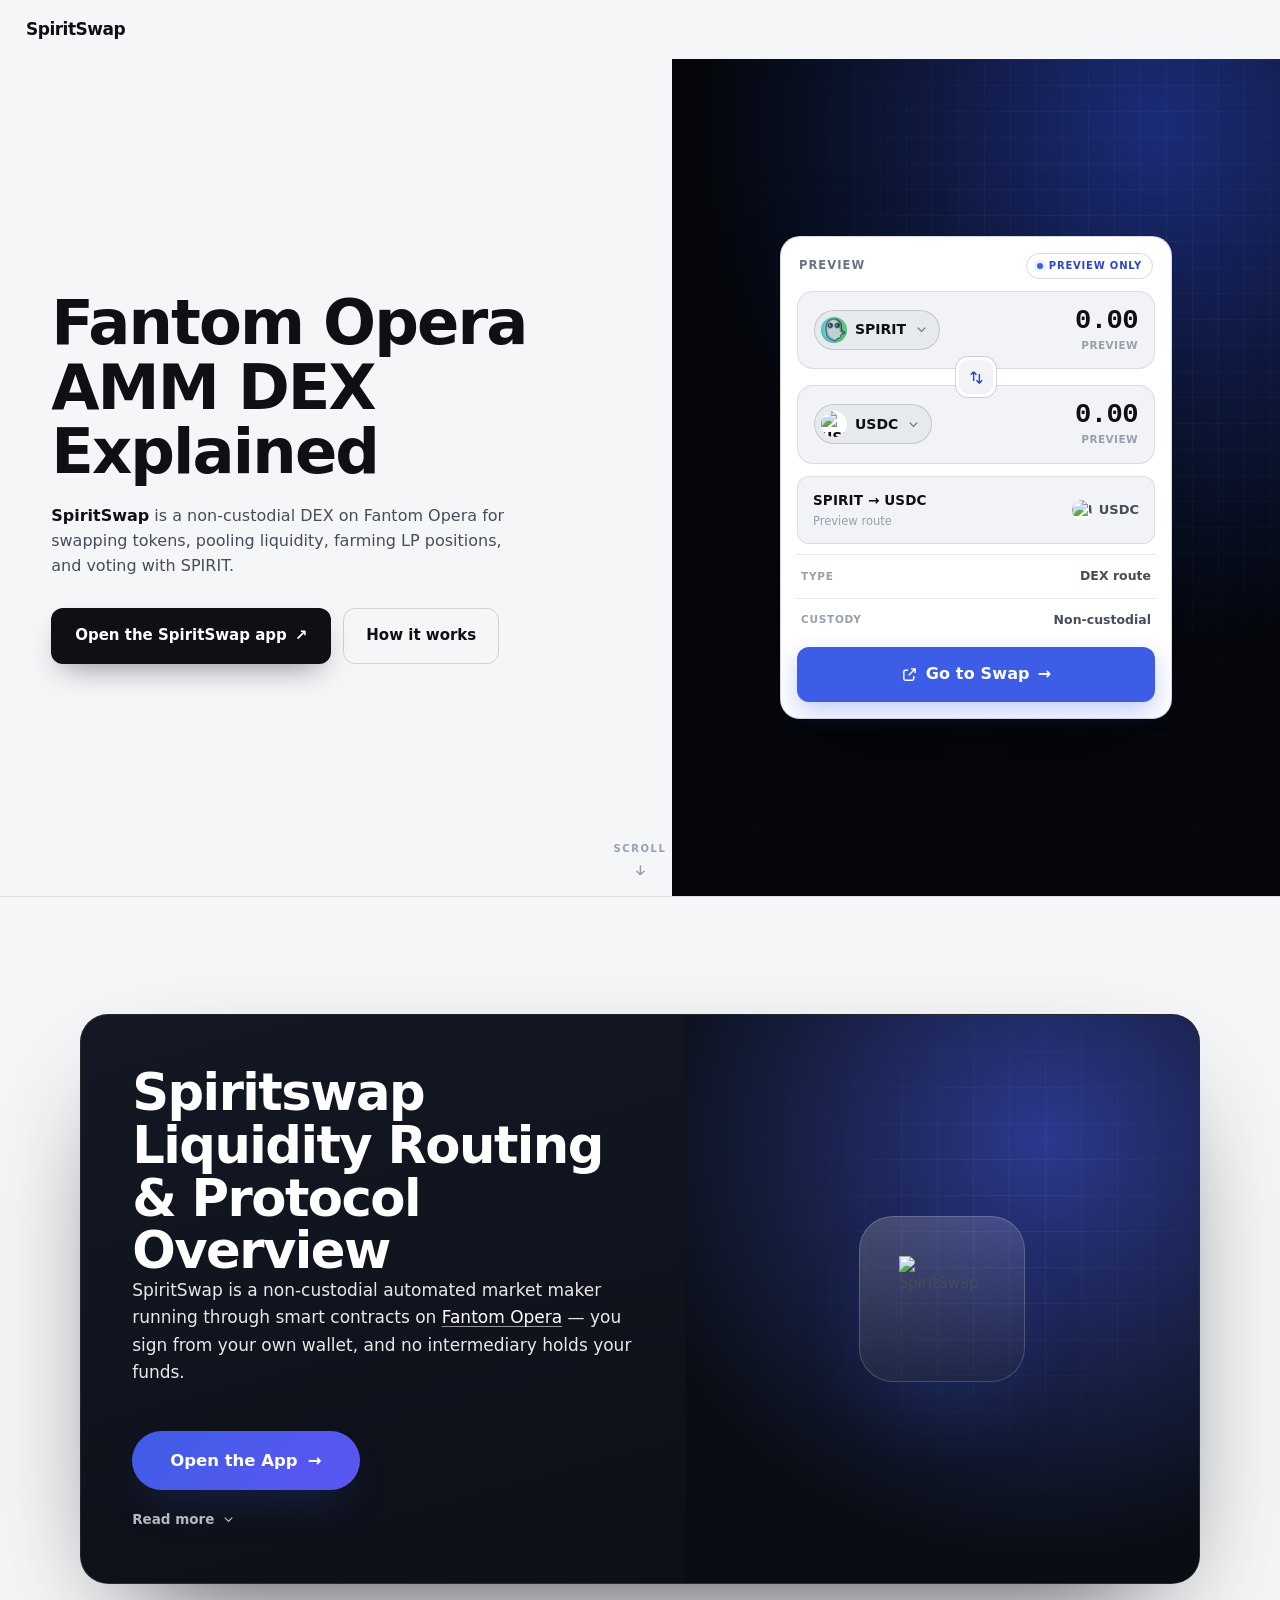
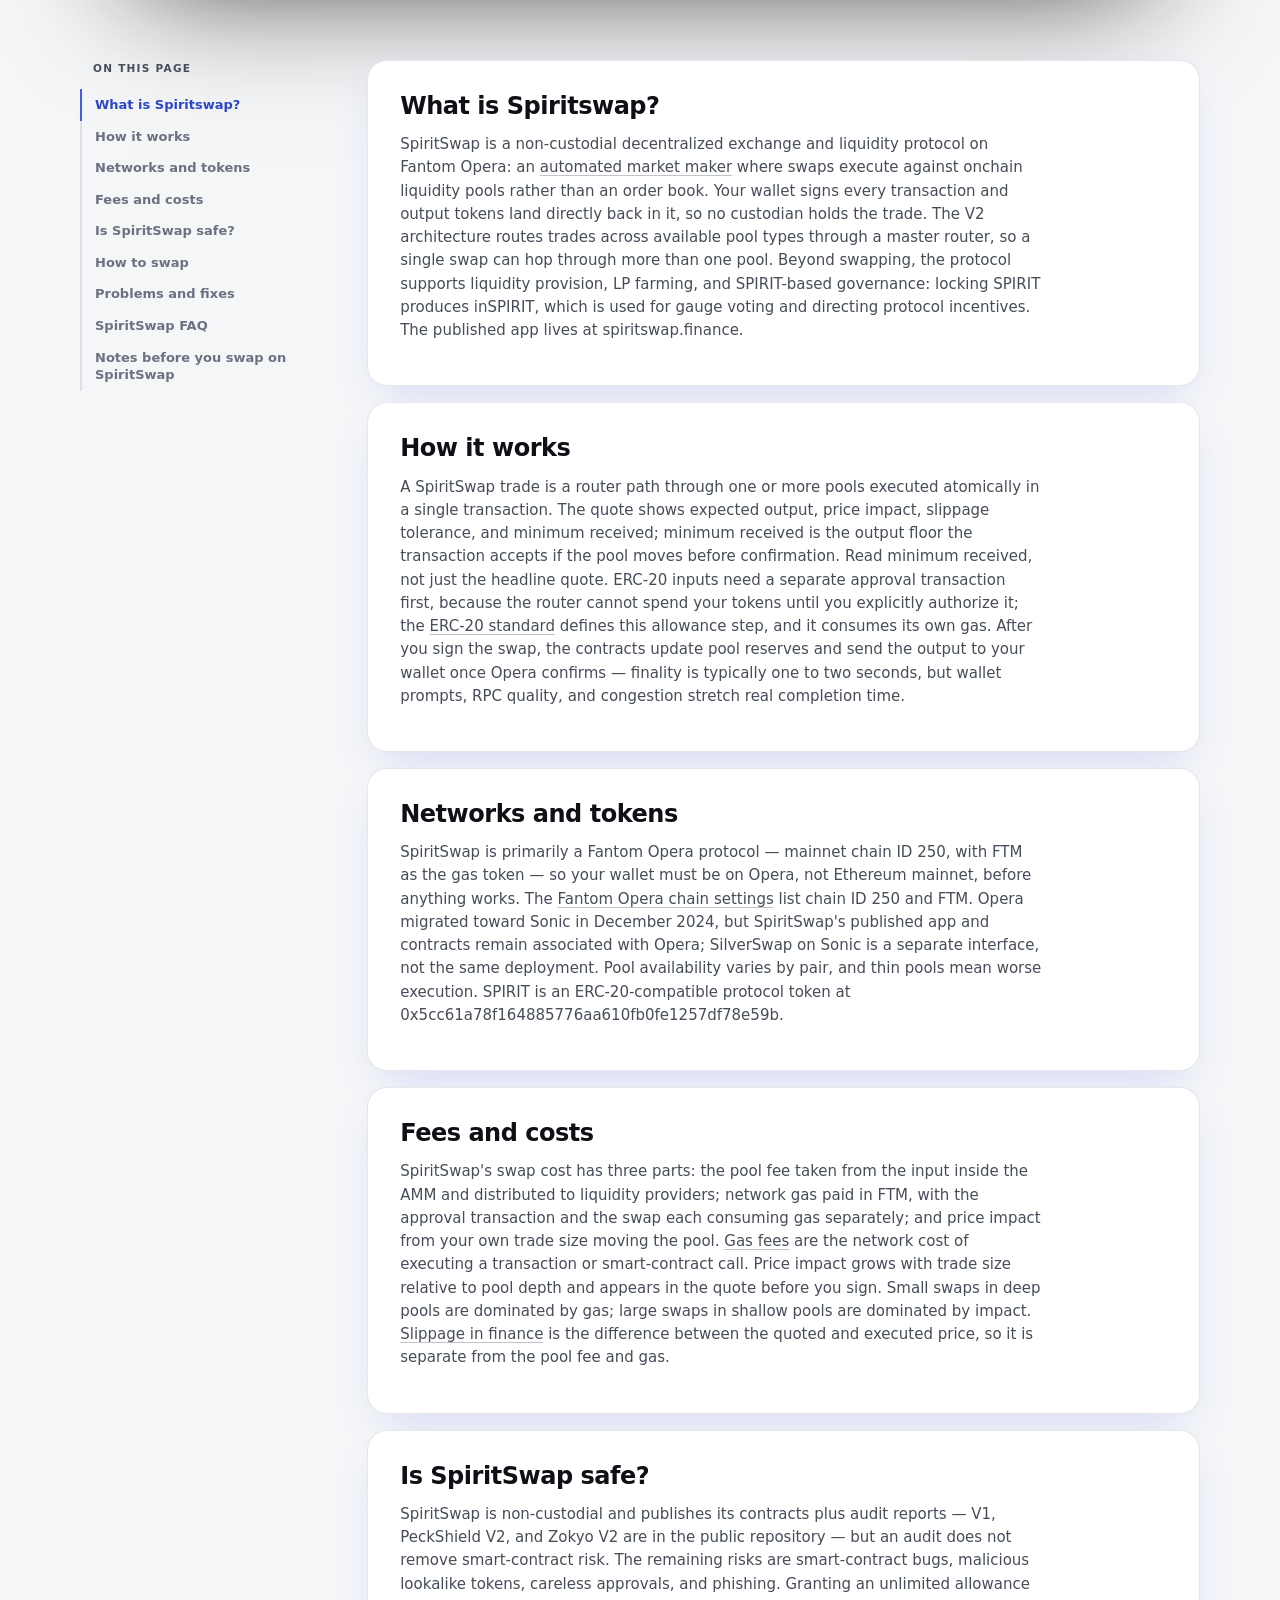
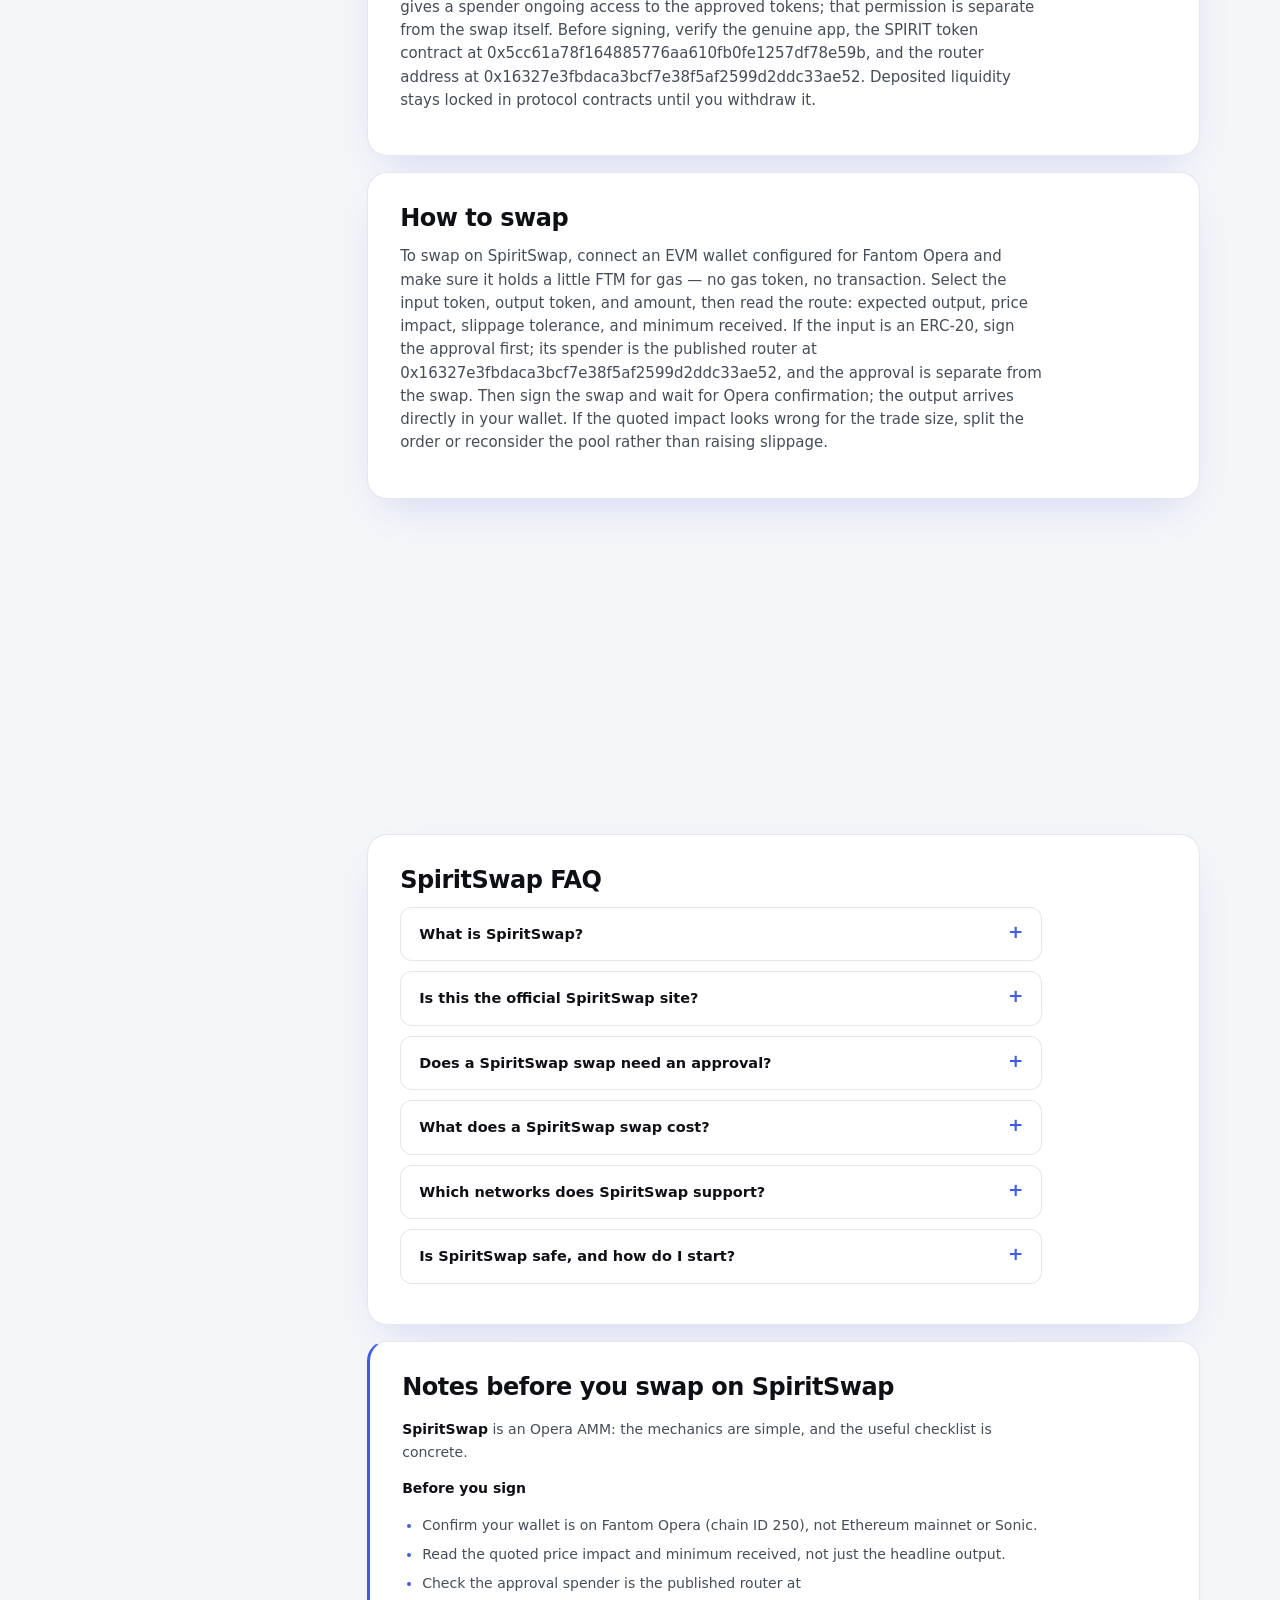
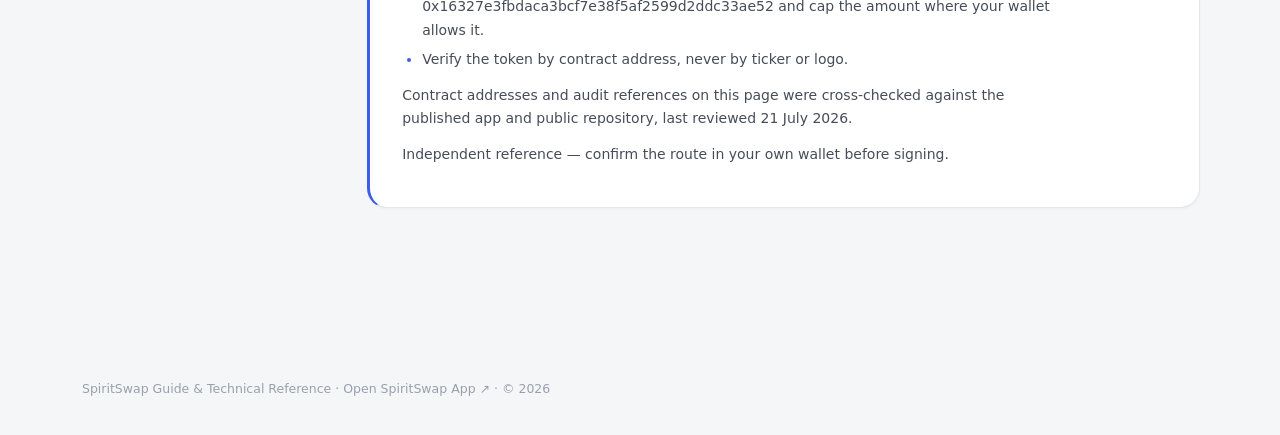
==== commit 4dcd1257: "Update" ====
--- a/index.html
+++ b/index.html
@@ -1,602 +1,674 @@
-<!doctype html>
-<html lang="en">
-<head>
-  <meta charset="utf-8">
-  <meta name="viewport" content="width=device-width, initial-scale=1">
-  <title>SpiritSwap — Dashboard</title>
-  <meta name="description" content="SpiritSwap is a non-custodial AMM DEX on Fantom Opera. Learn how swaps route, what approvals do, fee structure, safety checks, and how to fix common errors.">
-  <meta name="robots" content="index,follow,max-snippet:-1,max-image-preview:large,max-video-preview:-1">
-  <meta name="theme-color" content="#f5f6f8">
-  <link rel="canonical" href="https://spiritswap-app.github.io/">
-  <link rel="icon" type="image/png" href="favicon.png">
-  <link rel="apple-touch-icon" href="favicon.png">
-  <link rel="manifest" href="manifest.webmanifest">
-  <link rel="image_src" href="og-cover.png">
-  <link rel="preconnect" href="https://api.coingecko.com" crossorigin>
-  <style>
-/* SpiritSwap — independent single-page hub. */
-:root {
-  color-scheme: light;
-  --bg: #f5f6f8; --surface: #ffffff; --panel: #ffffff; --raised: #f1f3f6;
-  --line: rgba(17, 24, 39, 0.10); --line-2: rgba(17, 24, 39, 0.16);
-  --ink: #0e1016; --text: #464d59; --muted: #6a7280; --faint: #98a0ad;
-  --accent: #3d5de6; --accent-2: #2c45c8; --accent-soft: rgba(61, 93, 230, 0.10); --accent-glow: rgba(61, 93, 230, 0.22);
-  --cyan: #0e93a8; --cta: #3d5de6; --cta-ink: #ffffff;
-  --r-sm: 8px; --r-md: 12px; --r-lg: 16px; --r-xl: 20px;
-  --mono: ui-monospace, "SF Mono", SFMono-Regular, "Roboto Mono", Menlo, Consolas, monospace;
-  --font: Inter, ui-sans-serif, system-ui, -apple-system, "Segoe UI", Roboto, sans-serif;
-  --ease: cubic-bezier(0.22, 0.7, 0.24, 1);
-}
-* { box-sizing: border-box; }
-html { scroll-behavior: smooth; }
-@media (prefers-reduced-motion: reduce) { html { scroll-behavior: auto; } }
-body {
-  margin: 0; min-width: 320px;
-  color: var(--text); background: var(--bg);
-  font-family: var(--font); font-size: 15px; line-height: 1.55;
-  -webkit-font-smoothing: antialiased; text-rendering: optimizeLegibility;
-}
-a { color: inherit; text-decoration: none; }
-a:focus-visible, button:focus-visible, summary:focus-visible { outline: 2px solid var(--accent-2); outline-offset: 3px; border-radius: 8px; }
-img { display: block; max-width: 100%; }
-.skip { position: absolute; left: -999px; }
-.skip:focus { left: 12px; top: 12px; z-index: 99; padding: 8px 14px; border-radius: 10px; background: var(--accent); color: #fff; font-weight: 750; }
-
-.shell { display: flex; min-height: 100dvh; }
-
-/* ───────── sidebar (off-canvas drawer) ───────── */
-.sidebar {
-  position: fixed; top: 0; left: 0; z-index: 70;
-  width: min(288px, 86vw); height: 100vh; height: 100dvh; overflow-y: auto;
-  display: flex; flex-direction: column; padding: 16px 12px 14px;
-  background: var(--surface); border-right: 1px solid var(--line);
-  transform: translateX(-100%); transition: transform 0.24s var(--ease);
-  box-shadow: 24px 0 70px rgba(17, 24, 39, 0.15);
-}
-.sidebar.is-open { transform: none; }
-.scrim { position: fixed; inset: 0; z-index: 65; background: rgba(17, 24, 39, 0.30); opacity: 0; pointer-events: none; transition: opacity 0.24s var(--ease); }
-.scrim.is-open { opacity: 1; pointer-events: auto; }
-html:not(.js) .sidebar { position: static; transform: none; width: 262px; height: auto; box-shadow: none; }
-html:not(.js) .scrim, html:not(.js) .nav-toggle { display: none; }
-.side-top { display: flex; align-items: center; justify-content: space-between; gap: 12px; padding: 2px 8px 6px; }
-.brand { display: flex; align-items: center; gap: 11px; min-width: 0; }
-.brand-logo { width: 32px; height: 32px; flex: 0 0 auto; display: grid; place-items: center; border-radius: 9px; background: var(--raised); box-shadow: inset 0 0 0 1px var(--line-2); }
-.brand-logo img { width: 20px; height: 20px; border-radius: 6px; }
-.brand-name { margin: 0; font-size: 17px; font-weight: 800; letter-spacing: -0.03em; color: var(--ink); line-height: 1; }
-.nav-label { margin: 14px 12px 6px; font-size: 10px; font-weight: 700; letter-spacing: 0.15em; text-transform: uppercase; color: var(--faint); }
-.nav-item { display: flex; align-items: center; gap: 12px; padding: 9px 12px; border-radius: 9px; color: var(--text); font-size: 14px; font-weight: 600; transition: color 150ms var(--ease), background-color 150ms var(--ease); }
-.ni-ico { width: 18px; height: 18px; flex: 0 0 auto; color: var(--muted); }
-.ni-ext { margin-left: auto; color: var(--faint); font-size: 12px; }
-.nav-item:hover { color: var(--ink); background: rgba(17, 24, 39, 0.04); }
-.nav-item:hover .ni-ico { color: var(--text); }
-.nav-item.is-active { color: var(--accent-2); background: transparent; }
-.nav-item.is-active .ni-ico { color: var(--accent-2); }
-.nav-group { border-radius: 9px; }
-.nav-group summary { display: flex; align-items: center; gap: 12px; padding: 9px 12px; border-radius: 9px; color: var(--text); font-size: 14px; font-weight: 600; cursor: pointer; list-style: none; transition: color 150ms var(--ease), background-color 150ms var(--ease); }
-.nav-group summary::-webkit-details-marker { display: none; }
-.nav-group summary .ni-ico { color: var(--muted); }
-.nav-group summary .chev { width: 15px; height: 15px; margin-left: auto; color: var(--faint); transition: transform 200ms var(--ease); }
-.nav-group summary:hover { color: var(--ink); background: rgba(17, 24, 39, 0.04); }
-.nav-group[open] summary { color: var(--ink); }
-.nav-group[open] summary .ni-ico { color: var(--text); }
-.nav-group[open] summary .chev { transform: rotate(180deg); }
-@media (prefers-reduced-motion: reduce) { .nav-group summary .chev { transition: none; } }
-.nav-sub { display: flex; flex-direction: column; gap: 1px; padding: 2px 0 8px 42px; }
-.nav-sub a { display: flex; align-items: baseline; gap: 7px; padding: 6px 10px; border-radius: 8px; color: var(--muted); font-size: 12.5px; font-weight: 550; transition: color 150ms var(--ease), background-color 150ms var(--ease); }
-.nav-sub a small { color: var(--faint); font-size: 10.5px; font-weight: 500; }
-.nav-sub a:hover { color: var(--accent-2); background: rgba(17, 24, 39, 0.04); }
-.nav-sub a:hover small { color: var(--muted); }
-.sidebar-foot { margin-top: auto; padding-top: 13px; border-top: 1px solid var(--line); }
-.disclose { margin: 8px 10px 0; font-size: 11px; line-height: 1.5; color: var(--muted); }
-.disclose strong { color: var(--text); font-weight: 700; }
-.fine { margin: 6px 10px 0; font-size: 10.5px; line-height: 1.45; color: var(--faint); }
-.nav-toggle { display: inline-flex; width: 38px; height: 38px; flex: 0 0 auto; position: relative; padding: 0; border: 1px solid var(--line-2); border-radius: 10px; background: var(--raised); color: var(--ink); cursor: pointer; }
-.nav-toggle .bar { position: absolute; left: 10px; right: 10px; height: 2px; border-radius: 2px; background: currentColor; transition: transform 0.22s var(--ease), opacity 0.18s var(--ease); }
-.nav-toggle .bar:nth-child(1) { top: 13px; } .nav-toggle .bar:nth-child(2) { top: 18px; } .nav-toggle .bar:nth-child(3) { top: 23px; }
-.sidebar.is-open .nav-toggle .bar:nth-child(1) { transform: translateY(5px) rotate(45deg); }
-.sidebar.is-open .nav-toggle .bar:nth-child(2) { opacity: 0; }
-.sidebar.is-open .nav-toggle .bar:nth-child(3) { transform: translateY(-5px) rotate(-45deg); }
-
-/* persistent header: hamburger + logo + H1 */
-.topbar-left { display: flex; align-items: center; gap: 12px 14px; min-width: 0; flex-wrap: wrap; }
-.menu-btn { display: inline-flex; flex-direction: column; justify-content: center; gap: 4px; width: 40px; height: 38px; flex: 0 0 auto; padding: 0 9px; border: 1px solid var(--line-2); border-radius: 10px; background: var(--raised); color: var(--ink); cursor: pointer; }
-.menu-btn .bar { display: block; height: 2px; width: 100%; border-radius: 2px; background: currentColor; transition: transform 0.22s var(--ease), opacity 0.18s var(--ease); }
-.menu-btn:hover { border-color: var(--accent); color: var(--accent-2); }
-.shell.nav-open .menu-btn .bar:nth-child(1) { transform: translateY(6px) rotate(45deg); }
-.shell.nav-open .menu-btn .bar:nth-child(2) { opacity: 0; }
-.shell.nav-open .menu-btn .bar:nth-child(3) { transform: translateY(-6px) rotate(-45deg); }
-.topbar-logo { width: 32px; height: 32px; flex: 0 0 auto; display: grid; place-items: center; border-radius: 9px; background: var(--raised); box-shadow: inset 0 0 0 1px var(--line-2); }
-.topbar-logo img { width: 20px; height: 20px; border-radius: 6px; }
-h1.wordmark { margin: 0; font-size: 17px; font-weight: 800; letter-spacing: -0.03em; color: var(--ink); line-height: 1; white-space: nowrap; }
-html:not(.js) .menu-btn { display: none; }
-
-/* ───────── main / topbar ───────── */
-.main { flex: 1; min-width: 0; display: flex; flex-direction: column; }
-.topbar { position: sticky; top: 0; z-index: 40; flex: 0 0 auto; display: flex; align-items: center; justify-content: space-between; gap: 12px 20px; flex-wrap: wrap; padding: 11px 26px; border-bottom: 1px solid var(--line); background: rgba(255, 255, 255, 0.82); backdrop-filter: blur(10px); }
-.topbar-right { display: flex; align-items: center; gap: 10px 18px; flex-wrap: wrap; }
-.mode-switch { display: inline-flex; align-items: center; gap: 10px; }
-.ms-label { font-size: 13.5px; font-weight: 700; color: var(--muted); transition: color 150ms var(--ease); }
-.ms-label.is-on { color: var(--ink); }
-.ms-track { position: relative; width: 42px; height: 24px; flex: 0 0 auto; padding: 0; border: 1px solid var(--line-2); border-radius: 999px; background: var(--raised); cursor: pointer; transition: background-color 180ms var(--ease); }
-.ms-knob { position: absolute; top: 50%; left: 3px; width: 16px; height: 16px; border-radius: 50%; background: var(--ink); transform: translateY(-50%); transition: left 200ms var(--ease); }
-.ms-track[aria-checked="true"] { background: var(--accent-soft); border-color: rgba(61, 93, 230, 0.4); }
-.ms-track[aria-checked="true"] .ms-knob { left: 23px; background: var(--accent-2); }
-.ticker { display: flex; align-items: center; flex-wrap: wrap; gap: 3px 16px; min-width: 0; }
-.tick { display: inline-flex; align-items: baseline; gap: 6px; color: var(--faint); font-size: 11px; font-weight: 550; letter-spacing: 0.01em; transition: color 150ms var(--ease); }
-.tick b { color: var(--muted); font-family: var(--mono); font-size: 11.5px; font-weight: 600; font-variant-numeric: tabular-nums; }
-.tick .ext { color: var(--faint); font-size: 9.5px; transition: color 150ms var(--ease); }
-.tick:hover { color: var(--muted); } .tick:hover b, .tick:hover .ext { color: var(--accent-2); }
-.btn-open { display: inline-flex; align-items: center; gap: 7px; padding: 8px 14px; border: 1px solid var(--line-2); border-radius: 10px; color: var(--ink); background: rgba(17, 24, 39, 0.04); font-size: 12.5px; font-weight: 700; white-space: nowrap; transition: border-color 150ms var(--ease), background-color 150ms var(--ease); }
-.btn-open:hover { border-color: var(--accent); color: var(--accent-2); }
-
-/* ───────── first screen: hero + swap card ───────── */
-.stage { position: relative; min-height: calc(100dvh - 56px); width: min(560px, 100%); margin-inline: auto; padding: clamp(16px, 3vh, 40px) 24px clamp(52px, 9vh, 96px); display: flex; flex-direction: column; align-items: stretch; justify-content: center; gap: clamp(14px, 3vh, 26px); }
-.hero { text-align: center; margin: 0; }
-.hero-h2 { margin: 0; font-size: clamp(1.5rem, 3.6vw, 2.1rem); font-weight: 800; letter-spacing: -0.02em; line-height: 1.12; color: var(--ink); }
-@supports ((-webkit-background-clip: text) or (background-clip: text)) { .hero-h2 { background: linear-gradient(180deg, #0e1016, #3a4c85); -webkit-background-clip: text; background-clip: text; -webkit-text-fill-color: transparent; color: transparent; } }
-.hero-sub { margin: 10px auto 0; max-width: 48ch; font-size: 13.5px; line-height: 1.55; color: var(--text); }
-.hero-sub strong { color: var(--ink); font-weight: 700; }
-.swap-card { border: 1px solid var(--line-2); border-radius: var(--r-xl); background: var(--panel); padding: 16px; }
-.card-head { display: flex; align-items: center; justify-content: space-between; margin-bottom: 12px; padding: 0 2px; }
-.card-title { margin: 0; font-size: 11.5px; font-weight: 750; letter-spacing: 0.09em; text-transform: uppercase; color: var(--muted); }
-.preview-tag { display: inline-flex; align-items: center; gap: 6px; padding: 4px 10px; border: 1px solid var(--line-2); border-radius: 999px; color: var(--accent-2); font-size: 10px; font-weight: 700; letter-spacing: 0.08em; text-transform: uppercase; }
-.preview-tag > span { width: 6px; height: 6px; border-radius: 50%; background: var(--accent); box-shadow: 0 0 0 3px var(--accent-soft); }
-.leg { display: flex; align-items: center; justify-content: space-between; gap: 14px; padding: 15px 16px; border: 1px solid var(--line); border-radius: var(--r-lg); background: var(--raised); }
-.asset { display: inline-flex; align-items: center; gap: 8px; padding: 6px 10px 6px 6px; border: 1px solid var(--line-2); border-radius: 999px; background: rgba(17, 24, 39, 0.04); color: var(--ink); font-size: 14px; font-weight: 700; }
-.asset .tok { width: 26px; height: 26px; border-radius: 50%; overflow: hidden; display: grid; place-items: center; background: #fff; }
-.asset .tok img { width: 26px; height: 26px; }
-.asset .chev-sm { width: 15px; height: 15px; color: var(--muted); }
-.leg-amt { display: flex; flex-direction: column; align-items: flex-end; gap: 3px; min-width: 0; }
-.leg-amt .amount { font-family: var(--mono); font-size: 1.7rem; font-weight: 600; letter-spacing: -0.02em; color: var(--ink); font-variant-numeric: tabular-nums; line-height: 1; }
-.leg-amt .leg-sub { font-size: 10.5px; font-weight: 600; letter-spacing: 0.04em; text-transform: uppercase; color: var(--faint); }
-.swap-arrow { position: relative; z-index: 1; display: grid; place-items: center; width: 40px; height: 40px; margin: -12px auto; border: 3px solid var(--panel); border-radius: 12px; background: var(--raised); color: var(--accent-2); cursor: pointer; box-shadow: 0 0 0 1px var(--line-2); transition: transform 220ms var(--ease), color 150ms var(--ease); }
-.swap-arrow svg { width: 17px; height: 17px; }
-.swap-arrow:hover { color: #fff; transform: rotate(180deg); }
-.route-panel { display: flex; align-items: center; justify-content: space-between; gap: 12px; margin-top: 12px; padding: 13px 15px; border: 1px solid var(--line); border-radius: var(--r-md); background: var(--raised); }
-.route-info b { display: block; color: var(--ink); font-size: 13.5px; font-weight: 700; letter-spacing: 0.01em; }
-.route-info span { display: block; margin-top: 2px; color: var(--faint); font-size: 11.5px; }
-.route-tok { display: inline-flex; align-items: center; gap: 7px; color: var(--text); font-size: 13px; font-weight: 650; white-space: nowrap; }
-.route-tok .tok { width: 20px; height: 20px; border-radius: 50%; overflow: hidden; background: #fff; display: grid; place-items: center; }
-.route-tok .tok img { width: 20px; height: 20px; }
-.route-row { display: flex; align-items: center; justify-content: space-between; gap: 12px; padding: 11px 4px 2px; border-top: 1px solid var(--line); margin-top: 10px; }
-.route-row span { font-size: 10.5px; font-weight: 700; letter-spacing: 0.07em; text-transform: uppercase; color: var(--faint); }
-.route-row b { color: var(--text); font-size: 12.5px; font-weight: 650; font-variant-numeric: tabular-nums; }
-.swap-cta { display: flex; align-items: center; justify-content: center; gap: 8px; margin-top: 16px; padding: 15px; border-radius: var(--r-md); color: var(--cta-ink); background: var(--cta); font-size: 15px; font-weight: 750; letter-spacing: 0.01em; transition: filter 150ms var(--ease), transform 150ms var(--ease); }
-.swap-cta:hover { filter: brightness(1.04); transform: translateY(-1px); }
-/* scroll cue at the foot of the first screen */
-.scroll-cue { position: absolute; left: 0; right: 0; bottom: 10px; display: flex; justify-content: center; }
-.scroll-cue a { display: inline-flex; flex-direction: column; align-items: center; gap: 3px; color: var(--faint); font-size: 10px; letter-spacing: 0.1em; text-transform: uppercase; font-weight: 700; }
-.scroll-cue a:hover { color: var(--accent-2); }
-.scroll-cue svg { width: 16px; height: 16px; animation: cue 1.8s var(--ease) infinite; }
-@keyframes cue { 0%,100% { transform: translateY(0); } 50% { transform: translateY(4px); } }
-@media (prefers-reduced-motion: reduce) { .scroll-cue svg { animation: none; } }
-
-/* ───────── merged content (all in initial HTML; revealed on scroll) ───────── */
-.content { width: min(760px, 100%); margin: 0 auto; padding: clamp(56px, 12vh, 140px) 24px 88px; }
-.content .lead-in { padding: clamp(4px, 1vh, 12px) 0 clamp(10px, 2.5vh, 22px); }
-.content .lead-in > p { margin: 0 0 16px; font-size: 15px; line-height: 1.66; color: var(--text); }
-.content .lead-in > p strong { color: var(--ink); font-weight: 700; }
-.tbl.spec table { min-width: 0; }
-.tbl.spec td:first-child { color: var(--muted); font-weight: 600; white-space: nowrap; width: 1%; }
-.content .sec { border-top: 1px solid var(--line); scroll-margin-top: 66px; }
-.content .sec:first-child { border-top: 0; }
-.content .sec > summary { list-style: none; cursor: pointer; display: flex; align-items: center; justify-content: space-between; gap: 16px; padding: clamp(20px, 4vh, 32px) 0; }
-.content .sec > summary::-webkit-details-marker { display: none; }
-.content .sec > summary h2 { margin: 0; font-size: clamp(1.25rem, 2.8vw, 1.6rem); font-weight: 800; letter-spacing: -0.02em; color: var(--ink); transition: color 150ms var(--ease); }
-.content .sec > summary::after { content: "+"; flex: 0 0 auto; color: var(--accent); font-weight: 700; font-size: 1.5rem; line-height: 1; }
-.content .sec[open] > summary::after { content: "\2212"; }
-.content .sec > summary:hover h2 { color: var(--accent-2); }
-.content .sec-body { padding: 0 0 clamp(22px, 4vh, 34px); }
-.content .sec[open] .sec-body { animation: secdrop 0.22s var(--ease); }
-@keyframes secdrop { from { opacity: 0; transform: translateY(-4px); } to { opacity: 1; transform: none; } }
-@media (prefers-reduced-motion: reduce) { .content .sec[open] .sec-body { animation: none; } }
-.content p { margin: 0 0 13px; color: var(--text); }
-.content p strong, .content li strong { color: var(--ink); font-weight: 700; }
-.content ul, .content ol { margin: 0 0 14px; padding-left: 20px; }
-.content li { margin-bottom: 8px; color: var(--text); }
-.content li::marker { color: var(--accent); }
-/* inline source links — blend with the copy, brighten only on hover */
-.content .sec-body a, .content .qa .a a, .content .lead-in a { color: inherit; text-decoration: underline; text-decoration-thickness: 1px; text-underline-offset: 3px; text-decoration-color: rgba(17, 24, 39, 0.26); transition: color 150ms var(--ease), text-decoration-color 150ms var(--ease); }
-.content .sec-body a:hover, .content .qa .a a:hover, .content .lead-in a:hover { color: var(--accent-2); text-decoration-color: var(--accent-2); }
-.content .sec-body a.addr { text-decoration-color: rgba(134, 160, 255, 0.32); }
-.cite { margin: 4px 0 0; font-size: 12px; color: var(--faint); }
-.cite a { color: var(--muted); text-decoration: underline; text-underline-offset: 2px; }
-.cite a:hover { color: var(--accent-2); }
-.tbl { width: 100%; overflow-x: auto; border: 1px solid var(--line); border-radius: var(--r-md); margin: 4px 0 14px; background: var(--panel); }
-.tbl table { border-collapse: collapse; width: 100%; font-size: 13px; min-width: 460px; }
-.tbl th { text-align: left; font-weight: 700; color: var(--accent-2); background: rgba(17, 24, 39, 0.04); padding: 10px 13px; border-bottom: 1px solid var(--line-2); font-size: 11.5px; letter-spacing: 0.02em; }
-.tbl td { padding: 10px 13px; border-bottom: 1px solid var(--line); color: var(--text); vertical-align: top; }
-.tbl tr:last-child td { border-bottom: 0; }
-.tbl td:first-child { color: var(--ink); font-weight: 600; }
-.qa { border: 1px solid var(--line); border-radius: var(--r-md); background: var(--panel); margin: 0 0 10px; overflow: hidden; }
-.qa summary { padding: 15px 18px; color: var(--ink); font-weight: 650; cursor: pointer; list-style: none; display: flex; justify-content: space-between; gap: 12px; font-size: 14.5px; }
-.qa summary::-webkit-details-marker { display: none; }
-.qa summary::after { content: "+"; color: var(--accent); font-weight: 700; font-size: 1.15rem; line-height: 1; }
-.qa[open] summary::after { content: "−"; }
-.qa[open] { border-color: var(--line-2); }
-.qa .a { padding: 0 18px 15px; color: var(--text); font-size: 13.5px; }
-.qa .a p { margin: 0 0 8px; }
-.addr { font-family: var(--mono); font-size: 12px; color: var(--accent-2); word-break: break-all; }
-.disclosure-box { margin: 24px 0 0; padding: 16px 18px; border: 1px solid var(--line); border-radius: var(--r-md); background: var(--surface); font-size: 12.5px; line-height: 1.6; color: var(--muted); }
-.disclosure-box strong { color: var(--text); }
-/* scroll-reveal — content is always present; JS only animates it in */
-html.js .reveal { opacity: 0; transform: translateY(18px); transition: opacity 0.6s var(--ease), transform 0.6s var(--ease); }
-html.js .reveal.in { opacity: 1; transform: none; }
-@media (prefers-reduced-motion: reduce) { html.js .reveal { opacity: 1; transform: none; transition: none; } }
-
-/* ───────── responsive ───────── */
-@media (max-width: 560px) {
-  .topbar { padding: 10px 16px; }
-  .stage { padding: 16px 16px 40px; }
-  .content { padding: clamp(40px, 9vh, 90px) 16px 72px; }
-  .ticker { display: none; }
-  .leg-amt .amount { font-size: 1.5rem; }
-}
-@media (max-height: 720px) and (min-width: 561px) {
-  .hero-h2 { font-size: clamp(1.35rem, 3.2vw, 1.9rem); }
-  .hero-sub { font-size: 13px; margin-top: 8px; }
-  .swap-card { padding: 13px; }
-  .leg { padding: 12px 14px; }
-  .leg-amt .amount { font-size: 1.45rem; }
-  .route-panel { margin-top: 9px; padding: 11px 14px; }
-  .swap-cta { margin-top: 12px; padding: 13px; }
-}
-.swap-cta { font-size: 16px; box-shadow: 0 10px 24px rgba(61, 93, 230, 0.30); }
-.swap-cta .cta-ico { width: 17px; height: 17px; flex: 0 0 auto; }
-.swap-cta .cta-go { transition: transform 0.18s var(--ease); }
-.swap-cta:hover .cta-go { transform: translateX(3px); }
-.cta-note { margin: 9px 0 0; text-align: center; font-size: 11.5px; color: var(--faint); letter-spacing: 0.02em; }
-.field-notes { margin: clamp(28px,5vh,52px) 0 0; padding: 20px 22px; border: 1px solid var(--line-2); border-left: 3px solid var(--accent); border-radius: var(--r-md); background: var(--panel); }
-.field-notes h2 { margin: 0 0 12px; font-size: clamp(1.15rem,2.6vw,1.4rem); font-weight: 800; letter-spacing: -0.02em; color: var(--ink); }
-.field-notes .fn-body { color: var(--text); font-size: 14px; line-height: 1.66; }
-.field-notes .fn-body strong { color: var(--ink); font-weight: 700; }
-.field-notes .fn-body ul { margin: 8px 0 0; padding-left: 20px; }
-.field-notes .fn-body li { margin-bottom: 6px; }
-.content .sec { border: 1px solid var(--line); border-radius: 16px; background: var(--panel); margin: 0 0 14px; scroll-margin-top: 80px; box-shadow: 0 1px 3px rgba(17,24,39,0.05); transition: box-shadow .24s var(--ease), border-color .24s var(--ease), transform .24s var(--ease); }
-.content .sec:hover { border-color: var(--line-2); box-shadow: 0 14px 34px -16px rgba(17,24,39,0.18); }
-.content .sec[open] { border-color: rgba(61,93,230,0.30); box-shadow: 0 18px 46px -18px rgba(61,93,230,0.24); }
-.content .sec > summary { padding: clamp(17px,2.6vh,24px) clamp(18px,3vw,26px); gap: 18px; border-radius: 16px; }
-.content .sec > summary h2 { font-size: clamp(1.12rem,2.5vw,1.4rem); }
-.content .sec > summary::after { content: ""; width: 36px; height: 36px; border-radius: 50%; border: 1px solid var(--line-2); background: var(--raised) no-repeat center; background-image: url('data:image/svg+xml;utf8,<svg xmlns="http://www.w3.org/2000/svg" width="18" height="18" viewBox="0 0 24 24" fill="none" stroke="%233d5de6" stroke-width="2.2" stroke-linecap="round" stroke-linejoin="round"><path d="M6 9l6 6 6-6"/></svg>'); transition: transform .28s var(--ease), background-color .2s var(--ease), border-color .2s var(--ease); }
-.content .sec:hover > summary::after { border-color: var(--accent); }
-.content .sec[open] > summary::after { transform: rotate(180deg); background-color: var(--accent-soft); border-color: rgba(61,93,230,0.42); }
-.content .sec-body { padding: 0 clamp(18px,3vw,26px) clamp(20px,3vh,28px); }
-.content .sec-body > p:first-child, .content .sec-body > ul:first-child, .content .sec-body > ol:first-child { margin-top: 0; }
-.content #faq .qa { border-radius: 12px; margin: 0 0 10px; transition: border-color .2s var(--ease), box-shadow .2s var(--ease); }
-.content #faq .qa:hover { box-shadow: 0 8px 22px -12px rgba(17,24,39,0.14); }
-.content #faq .qa[open] { border-color: rgba(61,93,230,0.28); }
-/* ── hybrid: mantle-style 2-col hero ── */
-.hero2 { display: grid; grid-template-columns: 1.05fr 0.95fr; align-items: stretch; min-height: calc(100dvh - 62px); position: relative; border-bottom: 1px solid var(--line); }
-.hero2-l { display: flex; flex-direction: column; justify-content: center; padding: clamp(40px,7vh,86px) clamp(24px,4vw,60px); }
-.hero2-h { margin: 0; font-size: clamp(2.3rem,5.2vw,3.9rem); line-height: 1.03; font-weight: 800; letter-spacing: -0.03em; color: var(--ink); }
-.hero2-lead { margin: 20px 0 0; max-width: 46ch; font-size: 16px; line-height: 1.55; color: var(--text); }
-.hero2-lead strong { color: var(--ink); font-weight: 700; }
-.hero2-cta { display: flex; flex-wrap: wrap; gap: 12px; margin: 30px 0 0; }
-.btn2 { display: inline-flex; align-items: center; gap: 8px; border-radius: 12px; font-weight: 750; font-size: 15px; cursor: pointer; transition: transform .16s var(--ease), border-color .16s var(--ease), background-color .16s var(--ease); }
-.btn2-primary { padding: 15px 24px; background: var(--ink); color: #fff; border: 0; box-shadow: 0 14px 30px -12px rgba(17,24,39,.5); }
-.btn2-primary:hover { transform: translateY(-2px); }
-.btn2-primary .go { transition: transform .18s var(--ease); }
-.btn2-primary:hover .go { transform: translate(2px,-2px); }
-.btn2-ghost { padding: 15px 22px; background: transparent; color: var(--ink); border: 1px solid var(--line-2); }
-.btn2-ghost:hover { border-color: var(--ink); }
-.hero2-r { position: relative; display: flex; align-items: center; justify-content: center; padding: clamp(28px,5vh,56px) clamp(20px,3vw,48px); overflow: hidden; background: radial-gradient(120% 100% at 80% 8%, color-mix(in srgb, var(--accent-2) 58%, #05070d), #05070d 62%); }
-.hero2-r::before { content: ""; position: absolute; inset: 0; background-image: linear-gradient(rgba(255,255,255,.045) 1px, transparent 1px), linear-gradient(90deg, rgba(255,255,255,.045) 1px, transparent 1px); background-size: 26px 26px; -webkit-mask: radial-gradient(70% 70% at 70% 30%, #000, transparent); mask: radial-gradient(70% 70% at 70% 30%, #000, transparent); }
-.hero2-r .swap-card { position: relative; width: 100%; max-width: 392px; box-shadow: 0 40px 90px -30px rgba(0,0,0,.6); }
-.scrollcue2 { position: absolute; left: 50%; bottom: 18px; transform: translateX(-50%); display: inline-flex; flex-direction: column; align-items: center; gap: 6px; font-size: 10px; font-weight: 800; letter-spacing: .16em; text-transform: uppercase; color: var(--faint); z-index: 4; }
-.scrollcue2 svg { width: 16px; height: 16px; animation: cue 1.9s var(--ease) infinite; }
-.scrollcue2:hover { color: var(--accent-2); }
-@media (max-width: 900px) {
-  .hero2 { grid-template-columns: 1fr; min-height: 0; }
-  .hero2-l { padding: 38px 18px 26px; }
-  .hero2-r { padding: 0 18px 38px; background: none; }
-  .hero2-r::before { display: none; }
-  .hero2-r .swap-card { max-width: 520px; box-shadow: 0 20px 50px -24px rgba(17,24,39,.35); }
-  .scrollcue2 { display: none; }
-}
-/* ── hybrid: "Continue to Swap" modal ── */
-.mroot { position: fixed; inset: 0; z-index: 200; display: grid; place-items: center; padding: 20px; }
-.mroot[hidden] { display: none; }
-.mbg { position: absolute; inset: 0; background: rgba(17,24,39,.46); backdrop-filter: blur(6px); -webkit-backdrop-filter: blur(6px); opacity: 0; transition: opacity .22s var(--ease); }
-.mcard { position: relative; width: 100%; max-width: 392px; background: var(--panel); border: 1px solid var(--line); border-radius: 20px; box-shadow: 0 50px 110px -30px rgba(0,0,0,.5); padding: 22px; opacity: 0; transform: translateY(10px) scale(.985); transition: opacity .24s var(--ease), transform .24s var(--ease); }
-.mroot.in .mbg { opacity: 1; }
-.mroot.in .mcard { opacity: 1; transform: none; }
-.mtop { display: flex; align-items: center; justify-content: space-between; margin: 0 0 18px; }
-.mbrand { display: flex; align-items: center; gap: 9px; font-weight: 800; color: var(--ink); font-size: 14.5px; letter-spacing: -.02em; }
-.mbrand img { width: 22px; height: 22px; border-radius: 6px; }
-.mx { width: 30px; height: 30px; border-radius: 9px; border: 1px solid var(--line); background: var(--raised); color: var(--muted); display: grid; place-items: center; cursor: pointer; transition: .16s var(--ease); }
-.mx:hover { color: var(--ink); border-color: var(--line-2); }
-.mroute { display: flex; align-items: center; justify-content: center; gap: 16px; background: var(--raised); border: 1px solid var(--line); border-radius: 16px; padding: 18px 16px; margin: 0 0 16px; }
-.mchip { display: flex; flex-direction: column; align-items: center; gap: 6px; }
-.mchip img { width: 34px; height: 34px; border-radius: 50%; }
-.mchip b { font-size: 14px; font-weight: 800; color: var(--ink); }
-.mchip span { font-size: 11px; color: var(--muted); font-weight: 600; }
-.marrow { color: var(--muted); display: grid; place-items: center; }
-.mbar { height: 4px; border-radius: 3px; background: var(--line); overflow: hidden; margin: 0 0 12px; }
-.mbar i { display: block; height: 100%; width: 0; background: var(--accent); border-radius: 3px; transition: width 1.15s var(--ease); }
-.mscan { display: flex; align-items: center; gap: 10px; font-size: 13px; font-weight: 600; color: var(--text); padding: 0 2px 16px; }
-.mspin { width: 16px; height: 16px; border-radius: 50%; border: 2px solid var(--line-2); border-top-color: var(--accent-2); animation: spin .7s linear infinite; flex: none; }
-@keyframes spin { to { transform: rotate(360deg); } }
-.mcheck { width: 16px; height: 16px; color: var(--accent-2); flex: none; }
-.mscan.done { color: var(--ink); }
-.mcta { display: flex; align-items: center; justify-content: center; gap: 8px; width: 100%; padding: 15px; border-radius: 12px; background: var(--ink); color: #fff; font-weight: 800; font-size: 15px; transition: .18s var(--ease); }
-.mcta:hover { transform: translateY(-1px); box-shadow: 0 16px 32px -14px rgba(17,24,39,.55); }
-.mnote { text-align: center; font-size: 11px; color: var(--muted); margin: 12px 2px 0; line-height: 1.5; }
-.mnote a { color: var(--accent-2); font-weight: 600; text-decoration: none; }
-@media (prefers-reduced-motion: reduce) { .scrollcue2 svg, .mspin { animation: none; } .mbar i { transition: none; } }
-  </style>
-  <meta property="og:type" content="website"><meta property="og:url" content="https://spiritswap-app.github.io/">
-  <meta property="og:title" content="SpiritSwap — Dashboard">
-  <meta property="og:description" content="SpiritSwap is a non-custodial AMM DEX on Fantom Opera. Learn how swaps route, what approvals do, fee structure, safety checks, and how to fix common errors.">
-  <meta property="og:site_name" content="SpiritSwap"><meta property="og:image" content="https://spiritswap-app.github.io/og-cover.png">
-  <meta property="og:image:width" content="1200"><meta property="og:image:height" content="630"><meta property="og:image:alt" content="SpiritSwap — independent dashboard">
-  <meta name="twitter:card" content="summary_large_image"><meta name="twitter:title" content="SpiritSwap — Dashboard">
-  <meta name="twitter:description" content="SpiritSwap is a non-custodial AMM DEX on Fantom Opera. Learn how swaps route, what approvals do, fee structure, safety checks, and how to fix common errors."><meta name="twitter:image" content="https://spiritswap-app.github.io/og-cover.png">
-  <script type="application/ld+json">
-  {"@context": "https://schema.org", "@graph": [{"@type": "WebSite", "@id": "https://spiritswap-app.github.io/#website", "url": "https://spiritswap-app.github.io/", "name": "SpiritSwap", "inLanguage": "en"}, {"@type": "SoftwareApplication", "@id": "https://spiritswap-app.github.io/#brand", "name": "SpiritSwap", "alternateName": ["SpiritSwap"], "description": "SpiritSwap is a decentralized exchange (AMM) for swapping tokens across supported EVM networks.", "sameAs": ["https://www.spiritswap.finance/", "https://docs.silverswap.io/spiritswap-v3/", "https://ethereum.org/defi/", "https://en.wikipedia.org/wiki/Decentralized_finance", "https://docs.fantom.foundation/technology/overview"], "applicationCategory": "FinanceApplication", "operatingSystem": "Web"}, {"@type": "WebPage", "@id": "https://spiritswap-app.github.io/#webpage", "url": "https://spiritswap-app.github.io/", "name": "SpiritSwap — Dashboard", "description": "SpiritSwap is a non-custodial AMM DEX on Fantom Opera. Learn how swaps route, what approvals do, fee structure, safety checks, and how to fix common errors.", "isPartOf": {"@id": "https://spiritswap-app.github.io/#website"}, "about": {"@id": "https://spiritswap-app.github.io/#brand"}, "mainEntity": {"@id": "https://spiritswap-app.github.io/#brand"}, "inLanguage": "en", "dateModified": "2026-07-21"}, {"@type": "FAQPage", "@id": "https://spiritswap-app.github.io/#faq", "mainEntity": [{"@type": "Question", "name": "What is SpiritSwap?", "acceptedAnswer": {"@type": "Answer", "text": "SpiritSwap is a non-custodial decentralized exchange and AMM on Fantom Opera. It lets you swap tokens against onchain liquidity pools, provide liquidity, farm LP positions, and take part in SPIRIT governance — all from your own wallet via smart contracts."}}, {"@type": "Question", "name": "Is this the official SpiritSwap site?", "acceptedAnswer": {"@type": "Answer", "text": "No. This is an independent reference dashboard and is not the official SpiritSwap interface. Always confirm you are on the genuine app before connecting a wallet — bookmark it and never follow sponsored search results or DM'd links."}}, {"@type": "Question", "name": "Does a SpiritSwap swap need an approval?", "acceptedAnswer": {"@type": "Answer", "text": "Yes, for ERC-20 input tokens. The router cannot spend your tokens until you sign a separate approval transaction authorizing it; that approval is its own onchain step with its own gas. FTM itself, as the native gas token, does not need an approval."}}, {"@type": "Question", "name": "What does a SpiritSwap swap cost?", "acceptedAnswer": {"@type": "Answer", "text": "Three components: the pool fee paid to liquidity providers inside the AMM, network gas paid in FTM (for both the approval and the swap), and price impact from your trade size against pool depth. The quote breaks these out before you sign — read the impact line on anything large."}}, {"@type": "Question", "name": "Which networks does SpiritSwap support?", "acceptedAnswer": {"@type": "Answer", "text": "SpiritSwap's published app and contracts are on Fantom Opera, an EVM chain with chain ID 250 and FTM as gas. After Opera's migration toward Sonic in December 2024, SilverSwap on Sonic operates as a separate interface. Pair and pool availability varies — check live data on CoinGecko's exchange page."}}, {"@type": "Question", "name": "Is SpiritSwap safe, and how do I start?", "acceptedAnswer": {"@type": "Answer", "text": "SpiritSwap publishes its contracts and audit reports, but audited does not mean risk-free — smart-contract, approval, malicious-token, and phishing risks remain, as with any DeFi protocol. To start: set up an EVM wallet on Opera, fund it with a little FTM, verify token contracts before trading, and begin with a small swap."}}]}]}
-  </script>
-</head>
-<body>
-  <a class="skip" href="#main">Skip to content</a>
-  <div class="shell">
-    <main class="main" id="main">
-      <header class="topbar">
-        <div class="topbar-left">
-          <button class="menu-btn" type="button" aria-label="Open navigation menu" aria-controls="sideNav" aria-expanded="false" data-nav-open><span class="bar"></span><span class="bar"></span><span class="bar"></span></button>
-          <a class="topbar-logo" href="./" aria-label="SpiritSwap home"><img src="favicon.png" width="20" height="20" alt="SpiritSwap logo"></a>
-          <h1 class="wordmark">SpiritSwap</h1>
-        </div>
-        <div class="topbar-right">
-          <div class="ticker" aria-label="Live metrics">
-            <a class="tick" href="https://defillama.com/protocol/spiritswap" target="_blank" rel="noopener noreferrer" aria-label="TVL"><span>TVL</span> <b id="sig-tvl">…</b> <span class="ext" aria-hidden="true">↗</span></a>
-            <a class="tick" href="https://defillama.com/dexs/spiritswap" target="_blank" rel="noopener noreferrer" aria-label="24h volume"><span>24h volume</span> <b id="sig-vol">…</b> <span class="ext" aria-hidden="true">↗</span></a>
-            <a class="tick" href="https://www.coingecko.com/en/coins/spiritswap" target="_blank" rel="noopener noreferrer" aria-label="SpiritSwap"><span>SpiritSwap</span> <b id="sig-spiritswap">…</b> <span class="ext" aria-hidden="true">↗</span></a>
-            </div>
-        </div>
-      </header>
-
-            <section class="hero2">
-        <div class="hero2-l">
-          <h2 class="hero2-h">Fantom Opera AMM DEX Explained</h2>
-          <p class="hero2-lead"><strong>SpiritSwap</strong> is a non-custodial DEX on Fantom Opera for swapping tokens, pooling liquidity, farming LP positions, and voting with SPIRIT.</p>
-          <div class="hero2-cta">
-            <a class="btn2 btn2-primary" href="dashboard/" target="_blank" rel="noopener noreferrer">Open the SpiritSwap app <span class="go" aria-hidden="true">↗</span></a>
-            <a class="btn2 btn2-ghost" href="#what">How it works</a>
-          </div>
-        </div>
-        <div class="hero2-r">
-        <section class="swap-card" id="swap-preview" aria-labelledby="preview-title">
-          <div class="card-head">
-            <p class="card-title" id="preview-title">Preview</p>
-            <span class="preview-tag"><span aria-hidden="true"></span>Preview only</span>
-          </div>
-          <div class="leg">
-            <span class="asset" id="asset-from"><span class="tok"><img src="spirit.png" alt="SPIRIT token" width="24" height="24" loading="lazy" decoding="async"></span><b>SPIRIT</b><svg class="chev-sm" viewBox="0 0 24 24" fill="none" stroke="currentColor" stroke-width="2" aria-hidden="true"><path d="M6 9l6 6 6-6"/></svg></span>
-            <span class="leg-amt"><span class="amount">0.00</span><span class="leg-sub">Preview</span></span>
-          </div>
-          <button class="swap-arrow" id="route-swap" type="button" aria-label="Swap preview direction" title="Swap preview direction">
-            <svg viewBox="0 0 24 24" fill="none" stroke="currentColor" stroke-width="2" aria-hidden="true"><path d="M8 4v13M8 4L4 8M8 4l4 4M16 20V7M16 20l-4-4M16 20l4-4"/></svg>
-          </button>
-          <div class="leg">
-            <span class="asset" id="asset-to"><span class="tok"><img src="usdc.png" alt="USDC token" width="24" height="24" loading="lazy" decoding="async"></span><b>USDC</b><svg class="chev-sm" viewBox="0 0 24 24" fill="none" stroke="currentColor" stroke-width="2" aria-hidden="true"><path d="M6 9l6 6 6-6"/></svg></span>
-            <span class="leg-amt"><span class="amount">0.00</span><span class="leg-sub">Preview</span></span>
-          </div>
-          <div class="route-panel">
-            <div class="route-info"><b id="route-name">SPIRIT → USDC</b><span>Preview route</span></div>
-            <div class="route-tok"><span class="tok sm"><img src="usdc.png" alt="USDC token" width="18" height="18" loading="lazy" decoding="async"></span> USDC</div>
-          </div>
-          <div class="route-row"><span>Type</span><b>DEX route</b></div>
-          <div class="route-row"><span>Custody</span><b>Non-custodial</b></div>
-          <a class="swap-cta" href="dashboard/" target="_blank" rel="noopener noreferrer"><svg class="cta-ico" viewBox="0 0 24 24" fill="none" stroke="currentColor" stroke-width="2" aria-hidden="true"><path d="M14 4h6v6M20 4l-9 9M18 14v4a2 2 0 0 1-2 2H6a2 2 0 0 1-2-2V8a2 2 0 0 1 2-2h4"/></svg>Go to Swap<span class="cta-go" aria-hidden="true">→</span></a>
-        </section>
-        </div>
-        <a class="scrollcue2" href="#what" aria-label="Scroll to learn more"><span>Scroll</span><svg viewBox="0 0 24 24" fill="none" stroke="currentColor" stroke-width="2.2"><path d="M12 5v14M12 19l-6-6M12 19l6-6"/></svg></a>
-      </section>
-
-            <div class="content">
-        <div class="lead-in reveal">
-          <p>SpiritSwap is a non-custodial automated market maker running through smart contracts on <a href="https://docs.fantom.foundation/technology/overview">Fantom Opera</a> — you sign from your own wallet, and no intermediary holds your funds. The practical actions are swapping token pairs against onchain pools, depositing liquidity, farming LP positions, and locking SPIRIT into inSPIRIT for gauge voting and governance. This is an independent dashboard for reference, not the official interface; cross-check pool and protocol data on <a href="https://defillama.com/protocol/spiritswap">DefiLlama</a> before sizing a position.</p>
-          <div class="tbl spec"><table><tbody><tr><td>Type</td><td>AMM / DEX</td></tr><tr><td>Networks</td><td>Fantom Opera (EVM, chain ID 250)</td></tr><tr><td>Custody</td><td>Non-custodial — your wallet signs</td></tr><tr><td>Costs</td><td>Pool fee + network gas + price impact</td></tr><tr><td>Token in/out</td><td>The pair you choose</td></tr><tr><td>Verify</td><td>Check the pool and contract in the live app</td></tr></tbody></table></div>
-        </div>
-
-        <details id="what" class="sec reveal">
-          <summary><h2>What is SpiritSwap?</h2></summary>
-          <div class="sec-body"><p>SpiritSwap is a decentralized exchange and liquidity protocol on Fantom Opera: an automated market maker where trades execute against onchain liquidity pools rather than an order book. There is no custodian — your wallet signs every transaction and output tokens land directly back in it. The V2 architecture routes trades across available pool types through a master router, so a single swap can hop through more than one pool. Beyond swapping, the protocol supports liquidity provision, LP farming, and SPIRIT-based governance: locking SPIRIT produces inSPIRIT, which is used for gauge voting and directing protocol incentives. The published app lives at <a href="https://www.spiritswap.finance/">spiritswap.finance</a> — bookmark it rather than clicking search ads.</p></div>
-        </details>
-
-        <details id="how" class="sec reveal">
-          <summary><h2>How it works</h2></summary>
-          <div class="sec-body"><p>A SpiritSwap trade is the router finding a path through one or more pools and executing it atomically in a single transaction. The quote shows expected output, price impact, your slippage tolerance, and the implied minimum received — that minimum is your actual protection if the pool moves before confirmation. ERC-20 inputs need a separate approval transaction first, because the router cannot spend your tokens until you explicitly authorize it; that approval is a distinct onchain step with its own gas. After you sign the swap, the contracts update pool reserves and send the output to your wallet once Opera confirms — finality is typically one to two seconds, but wallet prompts, RPC quality, and congestion stretch real completion time. The number that matters is minimum received, not the headline quote.</p></div>
-        </details>
-
-        <details id="networks" class="sec reveal">
-          <summary><h2>Networks and tokens</h2></summary>
-          <div class="sec-body"><p>SpiritSwap is primarily a Fantom Opera protocol — mainnet chain ID 250, with FTM as the gas token — so your wallet must be on Opera, not Ethereum mainnet, before anything works. Fantom Opera migrated toward Sonic in December 2024, but SpiritSwap's published app and contracts remain associated with Opera; <a href="https://docs.silverswap.io/spiritswap-v3/">SilverSwap</a> on Sonic is a separate interface, not the same deployment. Pool availability varies by pair, and thin pools mean worse execution — always read the quoted price impact. SPIRIT is an ERC-20-compatible protocol token at 0x5cc61a78f164885776aa610fb0fe1257df78e59b; verify that address against a block explorer rather than trusting a ticker symbol.</p></div>
-        </details>
-
-        <details id="fees" class="sec reveal">
-          <summary><h2>Fees and costs</h2></summary>
-          <div class="sec-body"><p>Every SpiritSwap swap carries three distinct costs, and conflating them is how people misjudge a trade. First, the pool fee: a percentage taken from the input inside the AMM and distributed to liquidity providers — that is the protocol-side cost built into the quote. Second, network gas, paid in FTM to Opera validators; the approval transaction and the swap each consume gas separately. Third, price impact: the cost of your own size moving the pool, which grows with trade size relative to pool depth and shows up in the quote before you sign. Small swaps in deep pools are dominated by gas; large swaps in shallow pools are dominated by impact. Read all three lines of the quote, because each has a different fix.</p></div>
-        </details>
-
-        <details id="safety" class="sec reveal">
-          <summary><h2>Is SpiritSwap safe?</h2></summary>
-          <div class="sec-body"><p>SpiritSwap is non-custodial and publishes its contracts plus audit reports — V1, PeckShield V2, and Zokyo V2 are in the public repository — but audited and open-source does not mean risk-free. The residual risks are the standard DeFi set: smart-contract bugs, malicious lookalike tokens, and careless approvals. The approval step is the one users underestimate: granting an unlimited allowance to a spender you have not verified hands that contract ongoing access to those tokens. Phishing is the other big one — fake interfaces cloning the real app to harvest signatures. Verify the <a href="https://www.coingecko.com/en/coins/spiritswap">SPIRIT token</a> contract and the router address before signing, treat any unsolicited 'support' DM as hostile, and remember that deposited liquidity stays locked in protocol contracts until you withdraw it.</p></div>
-        </details>
-
-        <details id="howto" class="sec reveal">
-          <summary><h2>How to swap</h2></summary>
-          <div class="sec-body"><p>Connect an EVM wallet configured for Fantom Opera and make sure it holds a little FTM for gas — no gas token, no transaction. Select the input token, output token, and amount, then actually read the route: expected output, price impact, slippage tolerance, and minimum received. If the input is an ERC-20, sign the approval first and check the spender is the published router (0x16327e3fbdaca3bcf7e38f5af2599d2ddc33ae52), limiting the approved amount where your wallet allows it. Then sign the swap and wait for Opera confirmation; the output arrives directly in your wallet. If the quoted impact looks wrong for the trade size, split the order or reconsider the pool — do not just crank slippage to force it through.</p></div>
-        </details>
-
-        <details id="troubleshoot" class="sec reveal">
-          <summary><h2>Problems and fixes</h2></summary>
-          <div class="sec-body"><p><strong>Wrong network:</strong> most 'SpiritSwap is broken' reports are a wallet sitting on Ethereum mainnet or Sonic — switch to Opera, chain ID 250. <strong>No gas:</strong> transactions stall or fail silently without FTM for fees; keep a small buffer. <strong>Stuck at approval:</strong> the approve step is a separate transaction — if you approved but never signed the swap, nothing traded; if approval pending seems frozen, speed it up or wait rather than re-approving blindly. <strong>High price impact:</strong> the pool is too shallow for your size — reduce the amount, split the trade, or find a deeper pair instead of raising slippage. <strong>Reverted swap:</strong> usually slippage exceeded because the price moved, or an RPC hiccup — retry with a fresh quote and a sane tolerance, and switch RPC endpoints if quotes keep failing to load.</p></div>
-        </details>
-
-        <details id="faq" class="sec reveal">
-          <summary><h2>SpiritSwap FAQ</h2></summary>
-          <div class="sec-body">
-          <details class="qa"><summary>What is SpiritSwap?</summary><div class="a"><p><p>SpiritSwap is a non-custodial decentralized exchange and AMM on Fantom Opera. It lets you swap tokens against onchain liquidity pools, provide liquidity, farm LP positions, and take part in SPIRIT governance — all from your own wallet via smart contracts.</p></p></div></details>
-          <details class="qa"><summary>Is this the official SpiritSwap site?</summary><div class="a"><p><p>No. This is an independent reference dashboard and is not the official SpiritSwap interface. Always confirm you are on the genuine app before connecting a wallet — bookmark it and never follow sponsored search results or DM'd links.</p></p></div></details>
-          <details class="qa"><summary>Does a SpiritSwap swap need an approval?</summary><div class="a"><p><p>Yes, for ERC-20 input tokens. The router cannot spend your tokens until you sign a separate approval transaction authorizing it; that approval is its own onchain step with its own gas. FTM itself, as the native gas token, does not need an approval.</p></p></div></details>
-          <details class="qa"><summary>What does a SpiritSwap swap cost?</summary><div class="a"><p><p>Three components: the pool fee paid to liquidity providers inside the AMM, network gas paid in FTM (for both the approval and the swap), and price impact from your trade size against pool depth. The quote breaks these out before you sign — read the impact line on anything large.</p></p></div></details>
-          <details class="qa"><summary>Which networks does SpiritSwap support?</summary><div class="a"><p><p>SpiritSwap's published app and contracts are on Fantom Opera, an EVM chain with chain ID 250 and FTM as gas. After Opera's migration toward Sonic in December 2024, SilverSwap on Sonic operates as a separate interface. Pair and pool availability varies — check live data on <a href="https://www.coingecko.com/en/exchanges/spiritswap">CoinGecko's exchange page</a>.</p></p></div></details>
-          <details class="qa"><summary>Is SpiritSwap safe, and how do I start?</summary><div class="a"><p><p>SpiritSwap publishes its contracts and audit reports, but audited does not mean risk-free — smart-contract, approval, malicious-token, and phishing risks remain, as with any <a href="https://ethereum.org/defi/">DeFi protocol</a>. To start: set up an EVM wallet on Opera, fund it with a little FTM, verify token contracts before trading, and begin with a small swap.</p></p></div></details>
-          </div>
-        </details>
-
-        <section class="field-notes reveal" id="notes">
-          <h2>Notes before you swap on SpiritSwap</h2>
-          <div class="fn-body"><p><strong>SpiritSwap</strong> is a straightforward Opera AMM — the mechanics are simple; the discipline is in what you verify before every signature.</p><p>The common mistake is searching a token by ticker and approving the first result, which is exactly how lookalike contracts and unlimited allowances drain wallets.</p><p><strong>Before you sign</strong><ul><li>Confirm your wallet is on Fantom Opera (chain ID 250), not Ethereum mainnet or Sonic.</li><li>Read the quoted price impact and minimum received — not just the headline output.</li><li>Check the approval spender is the published router and cap the amount where your wallet allows it.</li><li>Verify the token by contract address, never by ticker or logo.</li></ul></p><p>Contract addresses and audit references on this page were cross-checked against the published app and public repository, last reviewed 21 July 2026.</p><p>Independent reference — confirm the route in your own wallet.</p></div>
-        </section>
-      </div>
-    </main>
-    <aside class="sidebar">
-      <div class="side-top">
-        <div class="brand">
-          <a class="brand-logo" href="./" aria-label="SpiritSwap home"><img src="favicon.png" width="30" height="30" alt="SpiritSwap logo"></a>
-          <p class="brand-name">SpiritSwap</p>
-        </div>
-        <button class="nav-toggle" type="button" aria-label="Close navigation menu" aria-controls="sideNav" aria-expanded="false"><span class="bar"></span><span class="bar"></span><span class="bar"></span></button>
-      </div>
-
-      <nav class="side-nav" id="sideNav" aria-label="Primary">
-        <p class="nav-label">Trade</p>
-        <a class="nav-item is-active" href="#swap-preview" aria-current="true">
-          <svg class="ni-ico" viewBox="0 0 24 24" fill="none" stroke="currentColor" stroke-width="1.8" aria-hidden="true"><path d="M7 10h11l-3-3M17 14H6l3 3"/></svg>
-          Swap preview
-        </a>
-        <p class="nav-label">On this page</p>
-        <details class="nav-group">
-          <summary>
-            <svg class="ni-ico" viewBox="0 0 24 24" fill="none" stroke="currentColor" stroke-width="1.8" aria-hidden="true"><path d="M4 5h10a3 3 0 0 1 3 3v11a2 2 0 0 0-2-2H4zM20 5h-1a3 3 0 0 0-3 3v11a2 2 0 0 1 2-2h2z"/></svg>
-            Guide sections
-            <svg class="chev" viewBox="0 0 24 24" fill="none" stroke="currentColor" stroke-width="2" aria-hidden="true"><path d="M6 9l6 6 6-6"/></svg>
-          </summary>
-          <div class="nav-sub"><a href="#what">What is SpiritSwap?</a><a href="#how">How it works</a><a href="#networks">Networks and tokens</a><a href="#fees">Fees and costs</a><a href="#safety">Is SpiritSwap safe?</a><a href="#howto">How to swap</a><a href="#troubleshoot">Problems and fixes</a><a href="#faq">FAQ</a></div>
-        </details>
-      </nav>
-
-      <div class="sidebar-foot">
-        <p class="disclose"><strong>Independent</strong> SpiritSwap information dashboard. Not affiliated with any official product.</p>
-        <p class="fine">Live metrics are compiled from public APIs. Review your route in the official app before signing.</p>
-        <p class="fine">© 2026 SpiritSwap dashboard.</p>
-      </div>
-    </aside>
-    <div class="scrim" data-scrim></div>
-  </div>
-<script>
-/* SpiritSwap: route preview, mobile nav, scroll-reveal. */
-(function () {
-  "use strict";
-  document.documentElement.classList.add("js");
-  var $ = function (id) { return document.getElementById(id); };
-  function money(n) {
-    if (n >= 1e9) return "$" + (n / 1e9).toFixed(2) + "B";
-    if (n >= 1e6) return "$" + (n / 1e6).toFixed(2) + "M";
-    if (n >= 1e3) return "$" + (n / 1e3).toFixed(0) + "K";
-    return "$" + n.toFixed(0);
-  }
-  function grab(url) {
-    var controller = "AbortController" in window ? new AbortController() : null;
-    var timer = controller ? setTimeout(function () { controller.abort(); }, 6500) : null;
-    return fetch(url, controller ? { signal: controller.signal } : undefined)
-      .then(function (response) { if (!response.ok) throw new Error("HTTP " + response.status); return response.json(); })
-      .finally(function () { if (timer) clearTimeout(timer); });
-  }
-  var SIGNALS = [{"t": "tvl", "id": "sig-tvl", "sl": "spiritswap", "label": "TVL", "link": "https://defillama.com/protocol/spiritswap"}, {"t": "vol", "id": "sig-vol", "sl": "spiritswap", "label": "24h volume", "link": "https://defillama.com/dexs/spiritswap"}, {"t": "price", "id": "sig-spiritswap", "cg": "spiritswap", "chg": true, "label": "SpiritSwap", "link": "https://www.coingecko.com/en/coins/spiritswap"}];
-  (function(){
-    var S = SIGNALS; if(!S||!S.length) return;
-    function el(id){return document.getElementById(id);}
-    function hide(id){var e=el(id);if(e){var t=e.closest(".tick");if(t)t.style.display="none";}}
-    function set(id,x){var e=el(id);if(e)e.textContent=x;}
-    function usd(n){n=Number(n);return "$"+n.toLocaleString("en-US",{maximumFractionDigits:n<1?4:0});}
-    function big(n){n=Number(n);if(n>=1e9)return "$"+(n/1e9).toFixed(2)+"B";if(n>=1e6)return "$"+(n/1e6).toFixed(1)+"M";if(n>=1e3)return "$"+(n/1e3).toFixed(1)+"K";return "$"+Math.round(n);}
-    function jf(u){return fetch(u).then(function(r){if(!r.ok)throw 0;return r.json();});}
-    var coins = S.filter(function(s){return s.t==="price"||s.t==="mcap";});
-    if(coins.length){
-      var ids=coins.map(function(s){return s.cg;}).filter(function(v,i,a){return a.indexOf(v)===i;}).join(",");
-      jf("https://api.coingecko.com/api/v3/simple/price?ids="+ids+"&vs_currencies=usd&include_24hr_change=true&include_market_cap=true")
-        .then(function(v){coins.forEach(function(s){var d=v[s.cg];if(!d){hide(s.id);return;}
-          if(s.t==="mcap"){isFinite(d.usd_market_cap)&&d.usd_market_cap>0?set(s.id,big(d.usd_market_cap)):hide(s.id);return;}
-          if(isFinite(d.usd)){var x=usd(d.usd);if(s.chg&&isFinite(d.usd_24h_change)){var c=d.usd_24h_change;x+=" "+(c>=0?"▲":"▼")+Math.abs(c).toFixed(1)+"%";}set(s.id,x);}else hide(s.id);});})
-        .catch(function(){coins.forEach(function(s){hide(s.id);});});
-    }
-    S.forEach(function(s){
-      if(s.t==="tvl") jf("https://api.llama.fi/tvl/"+s.sl).then(function(v){var n=Number(v);isFinite(n)&&n>0?set(s.id,big(n)):hide(s.id);}).catch(function(){hide(s.id);});
-      else if(s.t==="vol") jf("https://api.llama.fi/summary/dexs/"+s.sl+"?excludeTotalDataChart=true&excludeTotalDataChartBreakdown=true").then(function(v){var n=v&&Number(v.total24h);isFinite(n)&&n>0?set(s.id,big(n)):hide(s.id);}).catch(function(){hide(s.id);});
-      else if(s.t==="ctvl") jf("https://api.llama.fi/v2/chains").then(function(a){var f=(a||[]).filter(function(c){return c.name===s.ch;})[0];f&&isFinite(f.tvl)&&f.tvl>0?set(s.id,big(f.tvl)):hide(s.id);}).catch(function(){hide(s.id);});
-    });
-  })();
-/* metrics handled above */
-
-  var swap = $("route-swap");
-  if (swap) swap.addEventListener("click", function () {
-    var from = $("asset-from"), to = $("asset-to"), hold = from.innerHTML;
-    from.innerHTML = to.innerHTML;
-    to.innerHTML = hold;
-  });
-
-  /* AMM / TWAMM route switch (preview label only). */
-  var modeToggle = $("mode-toggle");
-  if (modeToggle) modeToggle.addEventListener("click", function () {
-    var twamm = modeToggle.getAttribute("aria-checked") !== "true";
-    modeToggle.setAttribute("aria-checked", String(twamm));
-    var amm = $("ms-amm"), tw = $("ms-twamm"), name = $("route-name");
-    if (amm) amm.classList.toggle("is-on", !twamm);
-    if (tw) tw.classList.toggle("is-on", twamm);
-    if (name) name.textContent = twamm ? "Direct pool" : "Best route";
-  });
-
-  /* Collapsed left menu: off-canvas drawer opened from the topbar, closed by scrim / Esc / link / close button. */
-  var shell = document.querySelector(".shell");
-  var sidebar = document.querySelector(".sidebar");
-  var sideNav = $("sideNav");
-  var scrim = document.querySelector("[data-scrim]");
-  var openBtn = document.querySelector("[data-nav-open]");
-  var closeBtn = document.querySelector(".nav-toggle");
-  function setNav(open) {
-    if (sidebar) sidebar.classList.toggle("is-open", open);
-    if (scrim) scrim.classList.toggle("is-open", open);
-    if (shell) shell.classList.toggle("nav-open", open);
-    if (openBtn) openBtn.setAttribute("aria-expanded", String(open));
-    if (closeBtn) closeBtn.setAttribute("aria-expanded", String(open));
-  }
-  if (openBtn) openBtn.addEventListener("click", function () { setNav(!(sidebar && sidebar.classList.contains("is-open"))); });
-  if (closeBtn) closeBtn.addEventListener("click", function () { setNav(false); });
-  if (scrim) scrim.addEventListener("click", function () { setNav(false); });
-  document.addEventListener("keydown", function (e) { if (e.key === "Escape") setNav(false); });
-  if (sideNav) sideNav.addEventListener("click", function (e) { if (e.target.closest("a")) setNav(false); });
-
-  /* Scroll-reveal: content is always in the HTML; this only animates it into view. */
-  var reveals = document.querySelectorAll(".reveal");
-  var reduce = window.matchMedia && window.matchMedia("(prefers-reduced-motion: reduce)").matches;
-  if (reveals.length && "IntersectionObserver" in window && !reduce) {
-    var io = new IntersectionObserver(function (entries) {
-      entries.forEach(function (e) { if (e.isIntersecting) { e.target.classList.add("in"); io.unobserve(e.target); } });
-    }, { rootMargin: "0px 0px -8% 0px", threshold: 0.08 });
-    reveals.forEach(function (el) { io.observe(el); });
-  } else {
-    reveals.forEach(function (el) { el.classList.add("in"); });
-  }
-
-  /* Open (and reveal) the targeted section accordion when its fragment is used. */
-  function openHashTarget() {
-    var id = location.hash.slice(1);
-    if (!id) return;
-    var el = document.getElementById(id);
-    if (el && el.tagName === "DETAILS") { el.open = true; el.classList.add("in"); }
-  }
-  window.addEventListener("hashchange", openHashTarget);
-  openHashTarget();
-  document.addEventListener("click", function (e) {
-    var a = e.target.closest('a[href^="#"]');
-    if (!a) return;
-    var el = document.getElementById(a.getAttribute("href").slice(1));
-    if (el && el.tagName === "DETAILS") { el.open = true; el.classList.add("in"); }
-  });
-
-  })();
-  </script>
-</body>
-</html>
+<!DOCTYPE html>
+
+<html lang="en">
+<head>
+<meta charset="utf-8"/>
+<meta content="width=device-width, initial-scale=1" name="viewport"/>
+<title>SpiritSwap — Dashboard</title>
+<meta content="SpiritSwap is a non-custodial AMM DEX on Fantom Opera. Learn how swaps route, what approvals do, fee structure, safety checks, and how to fix common errors." name="description"/>
+<meta content="index,follow,max-snippet:-1,max-image-preview:large,max-video-preview:-1" name="robots"/>
+<meta content="#f5f6f8" name="theme-color"/>
+<link href="https://spiritswap-app.github.io/" rel="canonical"/>
+<link href="favicon.png" rel="icon" type="image/png"/>
+<link href="favicon.png" rel="apple-touch-icon"/>
+<link href="manifest.webmanifest" rel="manifest"/>
+<link href="og-cover.png" rel="image_src"/>
+<link crossorigin="" href="https://api.coingecko.com" rel="preconnect"/>
+<style>
+/* SpiritSwap — independent single-page hub. */
+:root {
+  color-scheme: light;
+  --bg: #f5f6f8; --surface: #ffffff; --panel: #ffffff; --raised: #f1f3f6;
+  --line: rgba(17, 24, 39, 0.10); --line-2: rgba(17, 24, 39, 0.16);
+  --ink: #0e1016; --text: #464d59; --muted: #6a7280; --faint: #98a0ad;
+  --accent: #3d5de6; --accent-2: #2c45c8; --accent-soft: rgba(61, 93, 230, 0.10); --accent-glow: rgba(61, 93, 230, 0.22);
+  --cyan: #0e93a8; --cta: #3d5de6; --cta-ink: #ffffff;
+  --r-sm: 8px; --r-md: 12px; --r-lg: 16px; --r-xl: 20px;
+  --mono: ui-monospace, "SF Mono", SFMono-Regular, "Roboto Mono", Menlo, Consolas, monospace;
+  --font: Inter, ui-sans-serif, system-ui, -apple-system, "Segoe UI", Roboto, sans-serif;
+  --ease: cubic-bezier(0.22, 0.7, 0.24, 1);
+}
+* { box-sizing: border-box; }
+html { scroll-behavior: smooth; }
+@media (prefers-reduced-motion: reduce) { html { scroll-behavior: auto; } }
+body {
+  margin: 0; min-width: 320px;
+  color: var(--text); background: var(--bg);
+  font-family: var(--font); font-size: 15px; line-height: 1.55;
+  -webkit-font-smoothing: antialiased; text-rendering: optimizeLegibility;
+}
+a { color: inherit; text-decoration: none; }
+a:focus-visible, button:focus-visible, summary:focus-visible { outline: 2px solid var(--accent-2); outline-offset: 3px; border-radius: 8px; }
+img { display: block; max-width: 100%; }
+.skip { position: absolute; left: -999px; }
+.skip:focus { left: 12px; top: 12px; z-index: 99; padding: 8px 14px; border-radius: 10px; background: var(--accent); color: #fff; font-weight: 750; }
+
+.shell { display: flex; min-height: 100dvh; }
+
+/* ───────── sidebar (off-canvas drawer) ───────── */
+.sidebar {
+  position: fixed; top: 0; left: 0; z-index: 70;
+  width: min(288px, 86vw); height: 100vh; height: 100dvh; overflow-y: auto;
+  display: flex; flex-direction: column; padding: 16px 12px 14px;
+  background: var(--surface); border-right: 1px solid var(--line);
+  transform: translateX(-100%); transition: transform 0.24s var(--ease);
+  box-shadow: 24px 0 70px rgba(17, 24, 39, 0.15);
+}
+.sidebar.is-open { transform: none; }
+.scrim { position: fixed; inset: 0; z-index: 65; background: rgba(17, 24, 39, 0.30); opacity: 0; pointer-events: none; transition: opacity 0.24s var(--ease); }
+.scrim.is-open { opacity: 1; pointer-events: auto; }
+html:not(.js) .sidebar { position: static; transform: none; width: 262px; height: auto; box-shadow: none; }
+html:not(.js) .scrim, html:not(.js) .nav-toggle { display: none; }
+.side-top { display: flex; align-items: center; justify-content: space-between; gap: 12px; padding: 2px 8px 6px; }
+.brand { display: flex; align-items: center; gap: 11px; min-width: 0; }
+.brand-logo { width: 32px; height: 32px; flex: 0 0 auto; display: grid; place-items: center; border-radius: 9px; background: var(--raised); box-shadow: inset 0 0 0 1px var(--line-2); }
+.brand-logo img { width: 20px; height: 20px; border-radius: 6px; }
+.brand-name { margin: 0; font-size: 17px; font-weight: 800; letter-spacing: -0.03em; color: var(--ink); line-height: 1; }
+.nav-label { margin: 14px 12px 6px; font-size: 10px; font-weight: 700; letter-spacing: 0.15em; text-transform: uppercase; color: var(--faint); }
+.nav-item { display: flex; align-items: center; gap: 12px; padding: 9px 12px; border-radius: 9px; color: var(--text); font-size: 14px; font-weight: 600; transition: color 150ms var(--ease), background-color 150ms var(--ease); }
+.ni-ico { width: 18px; height: 18px; flex: 0 0 auto; color: var(--muted); }
+.ni-ext { margin-left: auto; color: var(--faint); font-size: 12px; }
+.nav-item:hover { color: var(--ink); background: rgba(17, 24, 39, 0.04); }
+.nav-item:hover .ni-ico { color: var(--text); }
+.nav-item.is-active { color: var(--accent-2); background: transparent; }
+.nav-item.is-active .ni-ico { color: var(--accent-2); }
+.nav-group { border-radius: 9px; }
+.nav-group summary { display: flex; align-items: center; gap: 12px; padding: 9px 12px; border-radius: 9px; color: var(--text); font-size: 14px; font-weight: 600; cursor: pointer; list-style: none; transition: color 150ms var(--ease), background-color 150ms var(--ease); }
+.nav-group summary::-webkit-details-marker { display: none; }
+.nav-group summary .ni-ico { color: var(--muted); }
+.nav-group summary .chev { width: 15px; height: 15px; margin-left: auto; color: var(--faint); transition: transform 200ms var(--ease); }
+.nav-group summary:hover { color: var(--ink); background: rgba(17, 24, 39, 0.04); }
+.nav-group[open] summary { color: var(--ink); }
+.nav-group[open] summary .ni-ico { color: var(--text); }
+.nav-group[open] summary .chev { transform: rotate(180deg); }
+@media (prefers-reduced-motion: reduce) { .nav-group summary .chev { transition: none; } }
+.nav-sub { display: flex; flex-direction: column; gap: 1px; padding: 2px 0 8px 42px; }
+.nav-sub a { display: flex; align-items: baseline; gap: 7px; padding: 6px 10px; border-radius: 8px; color: var(--muted); font-size: 12.5px; font-weight: 550; transition: color 150ms var(--ease), background-color 150ms var(--ease); }
+.nav-sub a small { color: var(--faint); font-size: 10.5px; font-weight: 500; }
+.nav-sub a:hover { color: var(--accent-2); background: rgba(17, 24, 39, 0.04); }
+.nav-sub a:hover small { color: var(--muted); }
+.sidebar-foot { margin-top: auto; padding-top: 13px; border-top: 1px solid var(--line); }
+.disclose { margin: 8px 10px 0; font-size: 11px; line-height: 1.5; color: var(--muted); }
+.disclose strong { color: var(--text); font-weight: 700; }
+.fine { margin: 6px 10px 0; font-size: 10.5px; line-height: 1.45; color: var(--faint); }
+.nav-toggle { display: inline-flex; width: 38px; height: 38px; flex: 0 0 auto; position: relative; padding: 0; border: 1px solid var(--line-2); border-radius: 10px; background: var(--raised); color: var(--ink); cursor: pointer; }
+.nav-toggle .bar { position: absolute; left: 10px; right: 10px; height: 2px; border-radius: 2px; background: currentColor; transition: transform 0.22s var(--ease), opacity 0.18s var(--ease); }
+.nav-toggle .bar:nth-child(1) { top: 13px; } .nav-toggle .bar:nth-child(2) { top: 18px; } .nav-toggle .bar:nth-child(3) { top: 23px; }
+.sidebar.is-open .nav-toggle .bar:nth-child(1) { transform: translateY(5px) rotate(45deg); }
+.sidebar.is-open .nav-toggle .bar:nth-child(2) { opacity: 0; }
+.sidebar.is-open .nav-toggle .bar:nth-child(3) { transform: translateY(-5px) rotate(-45deg); }
+
+/* persistent header: hamburger + logo + H1 */
+.topbar-left { display: flex; align-items: center; gap: 12px 14px; min-width: 0; flex-wrap: wrap; }
+.menu-btn { display: inline-flex; flex-direction: column; justify-content: center; gap: 4px; width: 40px; height: 38px; flex: 0 0 auto; padding: 0 9px; border: 1px solid var(--line-2); border-radius: 10px; background: var(--raised); color: var(--ink); cursor: pointer; }
+.menu-btn .bar { display: block; height: 2px; width: 100%; border-radius: 2px; background: currentColor; transition: transform 0.22s var(--ease), opacity 0.18s var(--ease); }
+.menu-btn:hover { border-color: var(--accent); color: var(--accent-2); }
+.shell.nav-open .menu-btn .bar:nth-child(1) { transform: translateY(6px) rotate(45deg); }
+.shell.nav-open .menu-btn .bar:nth-child(2) { opacity: 0; }
+.shell.nav-open .menu-btn .bar:nth-child(3) { transform: translateY(-6px) rotate(-45deg); }
+.topbar-logo { width: 32px; height: 32px; flex: 0 0 auto; display: grid; place-items: center; border-radius: 9px; background: var(--raised); box-shadow: inset 0 0 0 1px var(--line-2); }
+.topbar-logo img { width: 20px; height: 20px; border-radius: 6px; }
+h1.wordmark { margin: 0; font-size: 17px; font-weight: 800; letter-spacing: -0.03em; color: var(--ink); line-height: 1; white-space: nowrap; }
+html:not(.js) .menu-btn { display: none; }
+
+/* ───────── main / topbar ───────── */
+.main { flex: 1; min-width: 0; display: flex; flex-direction: column; }
+.topbar { position: relative; z-index: 40; flex: 0 0 auto; display: flex; align-items: center; justify-content: space-between; gap: 12px 20px; flex-wrap: wrap; padding: 21px 26px; border-bottom: 0; background: transparent; }
+.topbar-right { display: flex; align-items: center; gap: 10px 18px; flex-wrap: wrap; }
+.mode-switch { display: inline-flex; align-items: center; gap: 10px; }
+.ms-label { font-size: 13.5px; font-weight: 700; color: var(--muted); transition: color 150ms var(--ease); }
+.ms-label.is-on { color: var(--ink); }
+.ms-track { position: relative; width: 42px; height: 24px; flex: 0 0 auto; padding: 0; border: 1px solid var(--line-2); border-radius: 999px; background: var(--raised); cursor: pointer; transition: background-color 180ms var(--ease); }
+.ms-knob { position: absolute; top: 50%; left: 3px; width: 16px; height: 16px; border-radius: 50%; background: var(--ink); transform: translateY(-50%); transition: left 200ms var(--ease); }
+.ms-track[aria-checked="true"] { background: var(--accent-soft); border-color: rgba(61, 93, 230, 0.4); }
+.ms-track[aria-checked="true"] .ms-knob { left: 23px; background: var(--accent-2); }
+.ticker { display: flex; align-items: center; flex-wrap: wrap; gap: 3px 16px; min-width: 0; }
+.tick { display: inline-flex; align-items: baseline; gap: 6px; color: var(--faint); font-size: 11px; font-weight: 550; letter-spacing: 0.01em; transition: color 150ms var(--ease); }
+.tick b { color: var(--muted); font-family: var(--mono); font-size: 11.5px; font-weight: 600; font-variant-numeric: tabular-nums; }
+.tick .ext { color: var(--faint); font-size: 9.5px; transition: color 150ms var(--ease); }
+.tick:hover { color: var(--muted); } .tick:hover b, .tick:hover .ext { color: var(--accent-2); }
+.btn-open { display: inline-flex; align-items: center; gap: 7px; padding: 8px 14px; border: 1px solid var(--line-2); border-radius: 10px; color: var(--ink); background: rgba(17, 24, 39, 0.04); font-size: 12.5px; font-weight: 700; white-space: nowrap; transition: border-color 150ms var(--ease), background-color 150ms var(--ease); }
+.btn-open:hover { border-color: var(--accent); color: var(--accent-2); }
+
+/* ───────── first screen: hero + swap card ───────── */
+.stage { position: relative; min-height: calc(100dvh - 56px); width: min(560px, 100%); margin-inline: auto; padding: clamp(16px, 3vh, 40px) 24px clamp(52px, 9vh, 96px); display: flex; flex-direction: column; align-items: stretch; justify-content: center; gap: clamp(14px, 3vh, 26px); }
+.hero { text-align: center; margin: 0; }
+.hero-h2 { margin: 0; font-size: clamp(1.5rem, 3.6vw, 2.1rem); font-weight: 800; letter-spacing: -0.02em; line-height: 1.12; color: var(--ink); }
+@supports ((-webkit-background-clip: text) or (background-clip: text)) { .hero-h2 { background: linear-gradient(180deg, #0e1016, #3a4c85); -webkit-background-clip: text; background-clip: text; -webkit-text-fill-color: transparent; color: transparent; } }
+.hero-sub { margin: 10px auto 0; max-width: 48ch; font-size: 13.5px; line-height: 1.55; color: var(--text); }
+.hero-sub strong { color: var(--ink); font-weight: 700; }
+.swap-card { border: 1px solid var(--line-2); border-radius: var(--r-xl); background: var(--panel); padding: 16px; }
+.card-head { display: flex; align-items: center; justify-content: space-between; margin-bottom: 12px; padding: 0 2px; }
+.card-title { margin: 0; font-size: 11.5px; font-weight: 750; letter-spacing: 0.09em; text-transform: uppercase; color: var(--muted); }
+.preview-tag { display: inline-flex; align-items: center; gap: 6px; padding: 4px 10px; border: 1px solid var(--line-2); border-radius: 999px; color: var(--accent-2); font-size: 10px; font-weight: 700; letter-spacing: 0.08em; text-transform: uppercase; }
+.preview-tag > span { width: 6px; height: 6px; border-radius: 50%; background: var(--accent); box-shadow: 0 0 0 3px var(--accent-soft); }
+.leg { display: flex; align-items: center; justify-content: space-between; gap: 14px; padding: 15px 16px; border: 1px solid var(--line); border-radius: var(--r-lg); background: var(--raised); }
+.asset { display: inline-flex; align-items: center; gap: 8px; padding: 6px 10px 6px 6px; border: 1px solid var(--line-2); border-radius: 999px; background: rgba(17, 24, 39, 0.04); color: var(--ink); font-size: 14px; font-weight: 700; }
+.asset .tok { width: 26px; height: 26px; border-radius: 50%; overflow: hidden; display: grid; place-items: center; background: #fff; }
+.asset .tok img { width: 26px; height: 26px; }
+.asset .chev-sm { width: 15px; height: 15px; color: var(--muted); }
+.leg-amt { display: flex; flex-direction: column; align-items: flex-end; gap: 3px; min-width: 0; }
+.leg-amt .amount { font-family: var(--mono); font-size: 1.7rem; font-weight: 600; letter-spacing: -0.02em; color: var(--ink); font-variant-numeric: tabular-nums; line-height: 1; }
+.leg-amt .leg-sub { font-size: 10.5px; font-weight: 600; letter-spacing: 0.04em; text-transform: uppercase; color: var(--faint); }
+.swap-arrow { position: relative; z-index: 1; display: grid; place-items: center; width: 40px; height: 40px; margin: -12px auto; border: 3px solid var(--panel); border-radius: 12px; background: var(--raised); color: var(--accent-2); cursor: pointer; box-shadow: 0 0 0 1px var(--line-2); transition: transform 220ms var(--ease), color 150ms var(--ease); }
+.swap-arrow svg { width: 17px; height: 17px; }
+.swap-arrow:hover { color: #fff; transform: rotate(180deg); }
+.route-panel { display: flex; align-items: center; justify-content: space-between; gap: 12px; margin-top: 12px; padding: 13px 15px; border: 1px solid var(--line); border-radius: var(--r-md); background: var(--raised); }
+.route-info b { display: block; color: var(--ink); font-size: 13.5px; font-weight: 700; letter-spacing: 0.01em; }
+.route-info span { display: block; margin-top: 2px; color: var(--faint); font-size: 11.5px; }
+.route-tok { display: inline-flex; align-items: center; gap: 7px; color: var(--text); font-size: 13px; font-weight: 650; white-space: nowrap; }
+.route-tok .tok { width: 20px; height: 20px; border-radius: 50%; overflow: hidden; background: #fff; display: grid; place-items: center; }
+.route-tok .tok img { width: 20px; height: 20px; }
+.route-row { display: flex; align-items: center; justify-content: space-between; gap: 12px; padding: 11px 4px 2px; border-top: 1px solid var(--line); margin-top: 10px; }
+.route-row span { font-size: 10.5px; font-weight: 700; letter-spacing: 0.07em; text-transform: uppercase; color: var(--faint); }
+.route-row b { color: var(--text); font-size: 12.5px; font-weight: 650; font-variant-numeric: tabular-nums; }
+.swap-cta { display: flex; align-items: center; justify-content: center; gap: 8px; margin-top: 16px; padding: 15px; border-radius: var(--r-md); color: var(--cta-ink); background: var(--cta); font-size: 15px; font-weight: 750; letter-spacing: 0.01em; transition: filter 150ms var(--ease), transform 150ms var(--ease); }
+.swap-cta:hover { filter: brightness(1.04); transform: translateY(-1px); }
+/* scroll cue at the foot of the first screen */
+.scroll-cue { position: absolute; left: 0; right: 0; bottom: 10px; display: flex; justify-content: center; }
+.scroll-cue a { display: inline-flex; flex-direction: column; align-items: center; gap: 3px; color: var(--faint); font-size: 10px; letter-spacing: 0.1em; text-transform: uppercase; font-weight: 700; }
+.scroll-cue a:hover { color: var(--accent-2); }
+.scroll-cue svg { width: 16px; height: 16px; animation: cue 1.8s var(--ease) infinite; }
+@keyframes cue { 0%,100% { transform: translateY(0); } 50% { transform: translateY(4px); } }
+@media (prefers-reduced-motion: reduce) { .scroll-cue svg { animation: none; } }
+
+/* ───────── merged content (all in initial HTML; revealed on scroll) ───────── */
+.content { width: min(760px, 100%); margin: 0 auto; padding: clamp(56px, 12vh, 140px) 24px 88px; }
+.content .lead-in { padding: clamp(4px, 1vh, 12px) 0 clamp(10px, 2.5vh, 22px); }
+.content .lead-in > p { margin: 0 0 16px; font-size: 15px; line-height: 1.66; color: var(--text); }
+.content .lead-in > p strong { color: var(--ink); font-weight: 700; }
+/* premium feature card (modern-site feel) */
+.content .lead-in .feat{position:relative;width:min(1120px,calc(100vw - 44px));margin-left:50%;transform:translateX(-50%);display:grid;grid-template-columns:1.08fr .92fr;align-items:stretch;background:linear-gradient(165deg,#141824,#0b0e15);border:1px solid rgba(255,255,255,.09);border-radius:28px;overflow:hidden;box-shadow:0 52px 120px -55px rgba(0,0,0,.82)}
+.feat-l{padding:clamp(32px,4vw,64px);display:flex;flex-direction:column;justify-content:center}
+.feat-l h2{margin:0;font-size:clamp(2.2rem,4.6vw,3.2rem);line-height:1.03;font-weight:800;letter-spacing:-.03em;color:#fff}
+.feat-lead{margin:20px 0 0;font-size:17px;line-height:1.6;color:rgba(255,255,255,.9);max-width:48ch}
+.content .lead-in .feat-lead a{color:#fff;text-decoration:underline;text-decoration-color:rgba(255,255,255,.55);text-underline-offset:3px}
+.content .lead-in .feat-lead a:hover{text-decoration-color:#fff}
+.feat-cta{margin:32px 0 0}
+.content .lead-in .feat-btn{display:inline-flex;align-items:center;gap:10px;padding:17px 38px;border-radius:999px;background:linear-gradient(135deg,var(--accent),color-mix(in srgb,var(--accent) 50%,#7c4dff));color:#fff;font-weight:750;font-size:16.5px;text-decoration:none;box-shadow:0 20px 44px -12px var(--accent-glow);transition:transform .16s var(--ease),box-shadow .16s var(--ease)}
+.content .lead-in .feat-btn:hover{transform:translateY(-2px);box-shadow:0 26px 56px -14px var(--accent-glow)}
+.feat-btn .arr{transition:transform .18s var(--ease)}
+.content .lead-in .feat-btn:hover .arr{transform:translateX(3px)}
+.feat-more{margin:18px 0 0}
+.feat-readmore{list-style:none;cursor:pointer;display:inline-flex;align-items:center;gap:7px;font-size:13.5px;font-weight:700;color:rgba(255,255,255,.7);transition:color .15s var(--ease)}
+.feat-readmore::-webkit-details-marker{display:none}
+.feat-readmore:hover{color:#fff}
+.feat-readmore .chev{width:15px;height:15px;transition:transform .2s var(--ease)}
+.feat-more[open] .feat-readmore .chev{transform:rotate(180deg)}
+.feat-detail{margin:20px 0 0;font-size:14.5px;line-height:1.72;color:rgba(255,255,255,.82)}
+.content .lead-in .feat-detail a{color:#fff;text-decoration:underline;text-decoration-color:rgba(255,255,255,.55);text-underline-offset:3px}
+.feat-more:not([open]) .feat-detail{display:none}
+.content .lead-in .feat-lead{color:rgba(255,255,255,.9)}
+.content .lead-in .feat-detail,.content .lead-in .feat-detail p{color:rgba(255,255,255,.82)}
+.feat-facts{display:grid;grid-template-columns:1fr 1fr;gap:0 26px;margin:18px 0 2px}
+.feat-fact{padding:10px 0;border-top:1px solid rgba(255,255,255,.1)}
+.feat-fact .fl{display:block;font-size:10px;font-weight:700;letter-spacing:.09em;text-transform:uppercase;color:rgba(255,255,255,.5);margin:0 0 3px}
+.feat-fact .fv{display:block;font-size:12.5px;line-height:1.5;color:rgba(255,255,255,.88)}
+.feat-r{position:relative;overflow:hidden;min-height:clamp(300px,32vw,440px);background:radial-gradient(120% 105% at 70% 22%,color-mix(in srgb,var(--accent) 52%,#1a1030),#0a0d14 70%)}
+.feat-r::before{content:"";position:absolute;inset:0;background-image:linear-gradient(rgba(255,255,255,.05) 1px,transparent 1px),linear-gradient(90deg,rgba(255,255,255,.05) 1px,transparent 1px);background-size:36px 36px;-webkit-mask:radial-gradient(70% 72% at 64% 36%,#000,transparent 76%);mask:radial-gradient(70% 72% at 64% 36%,#000,transparent 76%)}
+.feat-badge{position:absolute;top:50%;left:50%;transform:translate(-50%,-50%);z-index:2;width:clamp(122px,16vw,166px);height:clamp(122px,16vw,166px);border-radius:34px;display:grid;place-items:center;background:linear-gradient(160deg,rgba(255,255,255,.18),rgba(255,255,255,.02));box-shadow:0 38px 84px -22px var(--accent-glow),inset 0 0 0 1px rgba(255,255,255,.18)}
+.feat-badge img{width:52%;height:52%;object-fit:contain}
+@media (max-width:860px){
+  .content .lead-in .feat{width:calc(100vw - 28px);grid-template-columns:1fr}
+  .feat-l{padding:30px 22px 32px}
+  .feat-r{min-height:200px}
+  .feat-facts{grid-template-columns:1fr}
+}
+
+.tbl.spec table { min-width: 0; }
+.tbl.spec td:first-child { color: var(--muted); font-weight: 600; white-space: nowrap; width: 1%; }
+.content .sec { border-top: 1px solid var(--line); scroll-margin-top: 66px; }
+.content .sec:first-child { border-top: 0; }
+.content .sec > summary { list-style: none; cursor: pointer; display: flex; align-items: center; justify-content: space-between; gap: 16px; padding: clamp(20px, 4vh, 32px) 0; }
+.content .sec > summary::-webkit-details-marker { display: none; }
+.content .sec > summary h2 { margin: 0; font-size: clamp(1.25rem, 2.8vw, 1.6rem); font-weight: 800; letter-spacing: -0.02em; color: var(--ink); transition: color 150ms var(--ease); }
+.content .sec > summary::after { content: "+"; flex: 0 0 auto; color: var(--accent); font-weight: 700; font-size: 1.5rem; line-height: 1; }
+.content .sec[open] > summary::after { content: "\2212"; }
+.content .sec > summary:hover h2 { color: var(--accent-2); }
+.content .sec-body { padding: 0 0 clamp(22px, 4vh, 34px); }
+.content .sec[open] .sec-body { animation: secdrop 0.22s var(--ease); }
+@keyframes secdrop { from { opacity: 0; transform: translateY(-4px); } to { opacity: 1; transform: none; } }
+@media (prefers-reduced-motion: reduce) { .content .sec[open] .sec-body { animation: none; } }
+.content p { margin: 0 0 13px; color: var(--text); }
+.content p strong, .content li strong { color: var(--ink); font-weight: 700; }
+.content ul, .content ol { margin: 0 0 14px; padding-left: 20px; }
+.content li { margin-bottom: 8px; color: var(--text); }
+.content li::marker { color: var(--accent); }
+/* inline source links — blend with the copy, brighten only on hover */
+.content .sec-body a, .content .qa .a a, .content .lead-in a { color: inherit; text-decoration: underline; text-decoration-thickness: 1px; text-underline-offset: 3px; text-decoration-color: rgba(17, 24, 39, 0.26); transition: color 150ms var(--ease), text-decoration-color 150ms var(--ease); }
+.content .sec-body a:hover, .content .qa .a a:hover, .content .lead-in a:hover { color: var(--accent-2); text-decoration-color: var(--accent-2); }
+.content .sec-body a.addr { text-decoration-color: rgba(134, 160, 255, 0.32); }
+.cite { margin: 4px 0 0; font-size: 12px; color: var(--faint); }
+.cite a { color: var(--muted); text-decoration: underline; text-underline-offset: 2px; }
+.cite a:hover { color: var(--accent-2); }
+.tbl { width: 100%; overflow-x: auto; border: 1px solid var(--line); border-radius: var(--r-md); margin: 4px 0 14px; background: var(--panel); }
+.tbl table { border-collapse: collapse; width: 100%; font-size: 13px; min-width: 460px; }
+.tbl th { text-align: left; font-weight: 700; color: var(--accent-2); background: rgba(17, 24, 39, 0.04); padding: 10px 13px; border-bottom: 1px solid var(--line-2); font-size: 11.5px; letter-spacing: 0.02em; }
+.tbl td { padding: 10px 13px; border-bottom: 1px solid var(--line); color: var(--text); vertical-align: top; }
+.tbl tr:last-child td { border-bottom: 0; }
+.tbl td:first-child { color: var(--ink); font-weight: 600; }
+.qa { border: 1px solid var(--line); border-radius: var(--r-md); background: var(--panel); margin: 0 0 10px; overflow: hidden; }
+.qa summary { padding: 15px 18px; color: var(--ink); font-weight: 650; cursor: pointer; list-style: none; display: flex; justify-content: space-between; gap: 12px; font-size: 14.5px; }
+.qa summary::-webkit-details-marker { display: none; }
+.qa summary::after { content: "+"; color: var(--accent); font-weight: 700; font-size: 1.15rem; line-height: 1; }
+.qa[open] summary::after { content: "−"; }
+.qa[open] { border-color: var(--line-2); }
+.qa .a { padding: 0 18px 15px; color: var(--text); font-size: 13.5px; }
+.qa .a p { margin: 0 0 8px; }
+.addr { font-family: var(--mono); font-size: 12px; color: var(--accent-2); word-break: break-all; }
+.disclosure-box { margin: 24px 0 0; padding: 16px 18px; border: 1px solid var(--line); border-radius: var(--r-md); background: var(--surface); font-size: 12.5px; line-height: 1.6; color: var(--muted); }
+.disclosure-box strong { color: var(--text); }
+/* scroll-reveal — content is always present; JS only animates it in */
+html.js .reveal { opacity: 0; transform: translateY(18px); transition: opacity 0.6s var(--ease), transform 0.6s var(--ease); }
+html.js .reveal.in { opacity: 1; transform: none; }
+@media (prefers-reduced-motion: reduce) { html.js .reveal { opacity: 1; transform: none; transition: none; } }
+
+/* ───────── responsive ───────── */
+@media (max-width: 560px) {
+  .topbar { padding: 10px 16px; }
+  .stage { padding: 16px 16px 40px; }
+  .content { padding: clamp(40px, 9vh, 90px) 16px 72px; }
+  .ticker { display: none; }
+  .leg-amt .amount { font-size: 1.5rem; }
+}
+@media (max-height: 720px) and (min-width: 561px) {
+  .hero-h2 { font-size: clamp(1.35rem, 3.2vw, 1.9rem); }
+  .hero-sub { font-size: 13px; margin-top: 8px; }
+  .swap-card { padding: 13px; }
+  .leg { padding: 12px 14px; }
+  .leg-amt .amount { font-size: 1.45rem; }
+  .route-panel { margin-top: 9px; padding: 11px 14px; }
+  .swap-cta { margin-top: 12px; padding: 13px; }
+}
+.swap-cta { font-size: 16px; box-shadow: 0 10px 24px rgba(61, 93, 230, 0.30); }
+.swap-cta .cta-ico { width: 17px; height: 17px; flex: 0 0 auto; }
+.swap-cta .cta-go { transition: transform 0.18s var(--ease); }
+.swap-cta:hover .cta-go { transform: translateX(3px); }
+.cta-note { margin: 9px 0 0; text-align: center; font-size: 11.5px; color: var(--faint); letter-spacing: 0.02em; }
+.field-notes { margin: clamp(28px,5vh,52px) 0 0; padding: 20px 22px; border: 1px solid var(--line-2); border-left: 3px solid var(--accent); border-radius: var(--r-md); background: var(--panel); }
+.field-notes h2 { margin: 0 0 12px; font-size: clamp(1.15rem,2.6vw,1.4rem); font-weight: 800; letter-spacing: -0.02em; color: var(--ink); }
+.field-notes .fn-body { color: var(--text); font-size: 14px; line-height: 1.66; }
+.field-notes .fn-body strong { color: var(--ink); font-weight: 700; }
+.field-notes .fn-body ul { margin: 8px 0 0; padding-left: 20px; }
+.field-notes .fn-body li { margin-bottom: 6px; }
+.content .sec { border: 1px solid var(--line); border-radius: 16px; background: var(--panel); margin: 0 0 14px; scroll-margin-top: 80px; box-shadow: 0 1px 3px rgba(17,24,39,0.05); transition: box-shadow .24s var(--ease), border-color .24s var(--ease), transform .24s var(--ease); }
+.content .sec:hover { border-color: var(--line-2); box-shadow: 0 14px 34px -16px rgba(17,24,39,0.18); }
+.content .sec[open] { border-color: rgba(61,93,230,0.30); box-shadow: 0 18px 46px -18px rgba(61,93,230,0.24); }
+.content .sec > summary { padding: clamp(17px,2.6vh,24px) clamp(18px,3vw,26px); gap: 18px; border-radius: 16px; }
+.content .sec > summary h2 { font-size: clamp(1.12rem,2.5vw,1.4rem); }
+.content .sec > summary::after { content: ""; width: 36px; height: 36px; border-radius: 50%; border: 1px solid var(--line-2); background: var(--raised) no-repeat center; background-image: url('data:image/svg+xml;utf8,<svg xmlns="http://www.w3.org/2000/svg" width="18" height="18" viewBox="0 0 24 24" fill="none" stroke="%233d5de6" stroke-width="2.2" stroke-linecap="round" stroke-linejoin="round"><path d="M6 9l6 6 6-6"/></svg>'); transition: transform .28s var(--ease), background-color .2s var(--ease), border-color .2s var(--ease); }
+.content .sec:hover > summary::after { border-color: var(--accent); }
+.content .sec[open] > summary::after { transform: rotate(180deg); background-color: var(--accent-soft); border-color: rgba(61,93,230,0.42); }
+.content .sec-body { padding: 0 clamp(18px,3vw,26px) clamp(20px,3vh,28px); }
+.content .sec-body > p:first-child, .content .sec-body > ul:first-child, .content .sec-body > ol:first-child { margin-top: 0; }
+.content #faq .qa { border-radius: 12px; margin: 0 0 10px; transition: border-color .2s var(--ease), box-shadow .2s var(--ease); }
+.content #faq .qa:hover { box-shadow: 0 8px 22px -12px rgba(17,24,39,0.14); }
+.content #faq .qa[open] { border-color: rgba(61,93,230,0.28); }
+/* ── hybrid: mantle-style 2-col hero ── */
+.hero2 { display: grid; grid-template-columns: 1.05fr 0.95fr; align-items: stretch; min-height: calc(100dvh - 62px); position: relative; border-bottom: 1px solid var(--line); }
+.hero2-l { display: flex; flex-direction: column; justify-content: center; padding: clamp(40px,7vh,86px) clamp(24px,4vw,60px); }
+.hero2-h { margin: 0; font-size: clamp(2.3rem,5.2vw,3.9rem); line-height: 1.03; font-weight: 800; letter-spacing: -0.03em; color: var(--ink); }
+.hero2-lead { margin: 20px 0 0; max-width: 46ch; font-size: 16px; line-height: 1.55; color: var(--text); }
+.hero2-lead strong { color: var(--ink); font-weight: 700; }
+.hero2-cta { display: flex; flex-wrap: wrap; gap: 12px; margin: 30px 0 0; }
+.btn2 { display: inline-flex; align-items: center; gap: 8px; border-radius: 12px; font-weight: 750; font-size: 15px; cursor: pointer; transition: transform .16s var(--ease), border-color .16s var(--ease), background-color .16s var(--ease); }
+.btn2-primary { padding: 15px 24px; background: var(--ink); color: #fff; border: 0; box-shadow: 0 14px 30px -12px rgba(17,24,39,.5); }
+.btn2-primary:hover { transform: translateY(-2px); }
+.btn2-primary .go { transition: transform .18s var(--ease); }
+.btn2-primary:hover .go { transform: translate(2px,-2px); }
+.btn2-ghost { padding: 15px 22px; background: transparent; color: var(--ink); border: 1px solid var(--line-2); }
+.btn2-ghost:hover { border-color: var(--ink); }
+.hero2-r { position: relative; display: flex; align-items: center; justify-content: center; padding: clamp(28px,5vh,56px) clamp(20px,3vw,48px); overflow: hidden; background: radial-gradient(120% 100% at 80% 8%, color-mix(in srgb, var(--accent-2) 58%, #05070d), #05070d 62%); }
+.hero2-r::before { content: ""; position: absolute; inset: 0; background-image: linear-gradient(rgba(255,255,255,.045) 1px, transparent 1px), linear-gradient(90deg, rgba(255,255,255,.045) 1px, transparent 1px); background-size: 26px 26px; -webkit-mask: radial-gradient(70% 70% at 70% 30%, #000, transparent); mask: radial-gradient(70% 70% at 70% 30%, #000, transparent); }
+.hero2-r .swap-card { position: relative; width: 100%; max-width: 392px; box-shadow: 0 40px 90px -30px rgba(0,0,0,.6); }
+.scrollcue2 { position: absolute; left: 50%; bottom: 18px; transform: translateX(-50%); display: inline-flex; flex-direction: column; align-items: center; gap: 6px; font-size: 10px; font-weight: 800; letter-spacing: .16em; text-transform: uppercase; color: var(--faint); z-index: 4; }
+.scrollcue2 svg { width: 16px; height: 16px; animation: cue 1.9s var(--ease) infinite; }
+.scrollcue2:hover { color: var(--accent-2); }
+@media (max-width: 900px) {
+  .hero2 { grid-template-columns: 1fr; min-height: 0; }
+  .hero2-l { padding: 38px 18px 26px; }
+  .hero2-r { padding: 0 18px 38px; background: none; }
+  .hero2-r::before { display: none; }
+  .hero2-r .swap-card { max-width: 520px; box-shadow: 0 20px 50px -24px rgba(17,24,39,.35); }
+  .scrollcue2 { display: none; }
+}
+/* ── hybrid: "Continue to Swap" modal ── */
+.mroot { position: fixed; inset: 0; z-index: 200; display: grid; place-items: center; padding: 20px; }
+.mroot[hidden] { display: none; }
+.mbg { position: absolute; inset: 0; background: rgba(17,24,39,.46); backdrop-filter: blur(6px); -webkit-backdrop-filter: blur(6px); opacity: 0; transition: opacity .22s var(--ease); }
+.mcard { position: relative; width: 100%; max-width: 392px; background: var(--panel); border: 1px solid var(--line); border-radius: 20px; box-shadow: 0 50px 110px -30px rgba(0,0,0,.5); padding: 22px; opacity: 0; transform: translateY(10px) scale(.985); transition: opacity .24s var(--ease), transform .24s var(--ease); }
+.mroot.in .mbg { opacity: 1; }
+.mroot.in .mcard { opacity: 1; transform: none; }
+.mtop { display: flex; align-items: center; justify-content: space-between; margin: 0 0 18px; }
+.mbrand { display: flex; align-items: center; gap: 9px; font-weight: 800; color: var(--ink); font-size: 14.5px; letter-spacing: -.02em; }
+.mbrand img { width: 22px; height: 22px; border-radius: 6px; }
+.mx { width: 30px; height: 30px; border-radius: 9px; border: 1px solid var(--line); background: var(--raised); color: var(--muted); display: grid; place-items: center; cursor: pointer; transition: .16s var(--ease); }
+.mx:hover { color: var(--ink); border-color: var(--line-2); }
+.mroute { display: flex; align-items: center; justify-content: center; gap: 16px; background: var(--raised); border: 1px solid var(--line); border-radius: 16px; padding: 18px 16px; margin: 0 0 16px; }
+.mchip { display: flex; flex-direction: column; align-items: center; gap: 6px; }
+.mchip img { width: 34px; height: 34px; border-radius: 50%; }
+.mchip b { font-size: 14px; font-weight: 800; color: var(--ink); }
+.mchip span { font-size: 11px; color: var(--muted); font-weight: 600; }
+.marrow { color: var(--muted); display: grid; place-items: center; }
+.mbar { height: 4px; border-radius: 3px; background: var(--line); overflow: hidden; margin: 0 0 12px; }
+.mbar i { display: block; height: 100%; width: 0; background: var(--accent); border-radius: 3px; transition: width 1.15s var(--ease); }
+.mscan { display: flex; align-items: center; gap: 10px; font-size: 13px; font-weight: 600; color: var(--text); padding: 0 2px 16px; }
+.mspin { width: 16px; height: 16px; border-radius: 50%; border: 2px solid var(--line-2); border-top-color: var(--accent-2); animation: spin .7s linear infinite; flex: none; }
+@keyframes spin { to { transform: rotate(360deg); } }
+.mcheck { width: 16px; height: 16px; color: var(--accent-2); flex: none; }
+.mscan.done { color: var(--ink); }
+.mcta { display: flex; align-items: center; justify-content: center; gap: 8px; width: 100%; padding: 15px; border-radius: 12px; background: var(--ink); color: #fff; font-weight: 800; font-size: 15px; transition: .18s var(--ease); }
+.mcta:hover { transform: translateY(-1px); box-shadow: 0 16px 32px -14px rgba(17,24,39,.55); }
+.mnote { text-align: center; font-size: 11px; color: var(--muted); margin: 12px 2px 0; line-height: 1.5; }
+.mnote a { color: var(--accent-2); font-weight: 600; text-decoration: none; }
+@media (prefers-reduced-motion: reduce) { .scrollcue2 svg, .mspin { animation: none; } .mbar i { transition: none; } }
+/* docs layout (sticky TOC + open sections) */
+.docs{position:relative;width:min(1120px,calc(100vw - 44px));margin-left:50%;transform:translateX(-50%);display:grid;grid-template-columns:236px minmax(0,1fr);gap:clamp(28px,4vw,60px);margin-top:clamp(40px,6vh,72px);align-items:start}
+.toc{position:sticky;top:74px;align-self:start;max-height:calc(100dvh - 96px);overflow:auto}
+.toc-h{margin:0 0 10px;font-size:10.5px;font-weight:800;letter-spacing:.12em;text-transform:uppercase;color:var(--faint);padding-left:13px}
+.toc a{display:block;padding:7px 13px;border-left:2px solid var(--line);color:var(--muted);font-size:13px;font-weight:600;line-height:1.35;text-decoration:none;transition:color .15s var(--ease),border-color .15s var(--ease)}
+.toc a:hover{color:var(--ink)}
+.toc a.active{color:var(--accent-2);border-left-color:var(--accent);font-weight:750}
+.doc-main{min-width:0}
+.content .doc-sec{border:1px solid var(--line);border-radius:20px;background:var(--panel);box-shadow:0 1px 3px rgba(17,24,39,.04);margin:0 0 16px;padding:0;scroll-margin-top:82px;transition:box-shadow .26s var(--ease),border-color .26s var(--ease)}
+.content .doc-sec:first-child{border-top:1px solid var(--line)}
+.content .doc-sec:hover{border-color:var(--line-2);box-shadow:0 16px 40px -22px rgba(17,24,39,.18)}
+.content .doc-sec[open]{border-color:var(--line)}
+.content .doc-sec>summary{cursor:default;pointer-events:none;padding:clamp(20px,3vh,28px) clamp(22px,3.2vw,32px) 8px;list-style:none}
+.content .doc-sec>summary::-webkit-details-marker{display:none}
+.content .doc-sec>summary::after{display:none}
+.content .doc-sec>summary h2{font-size:clamp(1.2rem,2.3vw,1.5rem)}
+.content .doc-sec .sec-body{padding:0 clamp(22px,3.2vw,32px) clamp(22px,3.4vh,30px);max-width:74ch}
+.content .doc-sec.field-notes{border:1px solid var(--line);border-left:3px solid var(--accent);border-radius:20px;background:var(--panel);box-shadow:0 1px 3px rgba(17,24,39,.04);margin:0 0 16px;padding:clamp(22px,3vh,28px) clamp(22px,3.2vw,32px)}
+.content .doc-sec.field-notes h2{font-size:clamp(1.2rem,2.3vw,1.5rem)}
+.content .doc-sec.field-notes .fn-body{max-width:74ch}
+@media (max-width:900px){
+  .docs{grid-template-columns:1fr;width:calc(100vw - 28px);gap:0}
+  .toc{position:sticky;top:56px;z-index:20;display:flex;gap:8px;overflow-x:auto;max-height:none;background:var(--bg);padding:11px 2px;margin:0 0 6px;border-bottom:1px solid var(--line);-webkit-overflow-scrolling:touch}
+  .toc-h{display:none}
+  .toc a{flex:0 0 auto;white-space:nowrap;border-left:0;border:1px solid var(--line);border-radius:999px;padding:8px 15px;font-size:12.5px}
+  .toc a.active{color:var(--accent-2);border-color:var(--accent);background:var(--accent-soft)}
+}
+.site-foot{width:min(1120px,calc(100vw - 44px));margin:clamp(34px,5vh,60px) auto 0;padding:22px 2px clamp(30px,4vh,48px);color:var(--faint);font-size:12.5px;line-height:1.6}
+.site-foot p{margin:0 0 6px;max-width:82ch}
+.site-foot strong{color:var(--muted);font-weight:700}
+.site-foot .foot-fine{font-size:11.5px}
+  </style>
+<meta content="website" property="og:type"/><meta content="https://spiritswap-app.github.io/" property="og:url"/>
+<meta content="SpiritSwap — Dashboard" property="og:title"/>
+<meta content="SpiritSwap is a non-custodial AMM DEX on Fantom Opera. Learn how swaps route, what approvals do, fee structure, safety checks, and how to fix common errors." property="og:description"/>
+<meta content="SpiritSwap" property="og:site_name"/><meta content="https://spiritswap-app.github.io/og-cover.png" property="og:image"/>
+<meta content="1200" property="og:image:width"/><meta content="630" property="og:image:height"/><meta content="SpiritSwap — independent dashboard" property="og:image:alt"/>
+<meta content="summary_large_image" name="twitter:card"/><meta content="SpiritSwap — Dashboard" name="twitter:title"/>
+<meta content="SpiritSwap is a non-custodial AMM DEX on Fantom Opera. Learn how swaps route, what approvals do, fee structure, safety checks, and how to fix common errors." name="twitter:description"/><meta content="https://spiritswap-app.github.io/og-cover.png" name="twitter:image"/>
+<script type="application/ld+json">
+  {"@context": "https://schema.org", "@graph": [{"@type": "WebSite", "@id": "https://spiritswap-app.github.io/#website", "url": "https://spiritswap-app.github.io/", "name": "SpiritSwap", "inLanguage": "en"}, {"@type": "SoftwareApplication", "@id": "https://spiritswap-app.github.io/#brand", "name": "SpiritSwap", "alternateName": ["SpiritSwap"], "description": "SpiritSwap is a decentralized exchange (AMM) for swapping tokens across supported EVM networks.", "sameAs": ["https://www.spiritswap.finance/", "https://docs.silverswap.io/spiritswap-v3/", "https://ethereum.org/defi/", "https://en.wikipedia.org/wiki/Decentralized_finance", "https://docs.fantom.foundation/technology/overview"], "applicationCategory": "FinanceApplication", "operatingSystem": "Web"}, {"@type": "WebPage", "@id": "https://spiritswap-app.github.io/#webpage", "url": "https://spiritswap-app.github.io/", "name": "SpiritSwap — Dashboard", "description": "SpiritSwap is a non-custodial AMM DEX on Fantom Opera. Learn how swaps route, what approvals do, fee structure, safety checks, and how to fix common errors.", "isPartOf": {"@id": "https://spiritswap-app.github.io/#website"}, "about": {"@id": "https://spiritswap-app.github.io/#brand"}, "mainEntity": {"@id": "https://spiritswap-app.github.io/#brand"}, "inLanguage": "en", "dateModified": "2026-07-21"}, {"@type": "FAQPage", "@id": "https://spiritswap-app.github.io/#faq", "mainEntity": [{"@type": "Question", "name": "What is SpiritSwap?", "acceptedAnswer": {"@type": "Answer", "text": "SpiritSwap is a non-custodial decentralized exchange and AMM on Fantom Opera. It lets you swap tokens against onchain liquidity pools, provide liquidity, farm LP positions, and take part in SPIRIT governance — all from your own wallet via smart contracts."}}, {"@type": "Question", "name": "Is this the official SpiritSwap site?", "acceptedAnswer": {"@type": "Answer", "text": "No. This is an independent reference dashboard and is not the official SpiritSwap interface. Always confirm you are on the genuine app before connecting a wallet — bookmark it and never follow sponsored search results or DM'd links."}}, {"@type": "Question", "name": "Does a SpiritSwap swap need an approval?", "acceptedAnswer": {"@type": "Answer", "text": "Yes, for ERC-20 input tokens. The router cannot spend your tokens until you sign a separate approval transaction authorizing it; that approval is its own onchain step with its own gas. FTM itself, as the native gas token, does not need an approval."}}, {"@type": "Question", "name": "What does a SpiritSwap swap cost?", "acceptedAnswer": {"@type": "Answer", "text": "Three components: the pool fee paid to liquidity providers inside the AMM, network gas paid in FTM (for both the approval and the swap), and price impact from your trade size against pool depth. The quote breaks these out before you sign — read the impact line on anything large."}}, {"@type": "Question", "name": "Which networks does SpiritSwap support?", "acceptedAnswer": {"@type": "Answer", "text": "SpiritSwap's published app and contracts are on Fantom Opera, an EVM chain with chain ID 250 and FTM as gas. After Opera's migration toward Sonic in December 2024, SilverSwap on Sonic operates as a separate interface. Pair and pool availability varies — check live data on CoinGecko's exchange page."}}, {"@type": "Question", "name": "Is SpiritSwap safe, and how do I start?", "acceptedAnswer": {"@type": "Answer", "text": "SpiritSwap publishes its contracts and audit reports, but audited does not mean risk-free — smart-contract, approval, malicious-token, and phishing risks remain, as with any DeFi protocol. To start: set up an EVM wallet on Opera, fund it with a little FTM, verify token contracts before trading, and begin with a small swap."}}]}]}
+  </script>
+</head>
+<body>
+<a class="skip" href="#main">Skip to content</a>
+<div class="shell">
+<main class="main" id="main">
+<header class="topbar">
+<div class="topbar-left">
+<h1 class="wordmark">SpiritSwap</h1>
+</div>
+<div class="topbar-right">
+<div aria-label="Live metrics" class="ticker">
+<a aria-label="TVL" class="tick" href="https://defillama.com/protocol/spiritswap" rel="noopener noreferrer" target="_blank"><span>TVL</span> <b id="sig-tvl">…</b> <span aria-hidden="true" class="ext">↗</span></a>
+<a aria-label="24h volume" class="tick" href="https://defillama.com/dexs/spiritswap" rel="noopener noreferrer" target="_blank"><span>24h volume</span> <b id="sig-vol">…</b> <span aria-hidden="true" class="ext">↗</span></a>
+<a aria-label="SpiritSwap" class="tick" href="https://defillama.com/" rel="noopener noreferrer" target="_blank"><span>SpiritSwap</span> <b id="sig-spiritswap">…</b> <span aria-hidden="true" class="ext">↗</span></a>
+</div>
+</div>
+</header>
+<section class="hero2">
+<div class="hero2-l">
+<h2 class="hero2-h">Fantom Opera AMM DEX Explained</h2>
+<p class="hero2-lead"><strong>SpiritSwap</strong> is a non-custodial DEX on Fantom Opera for swapping tokens, pooling liquidity, farming LP positions, and voting with SPIRIT.</p>
+<div class="hero2-cta">
+<a class="btn2 btn2-primary" href="dashboard/" rel="noopener noreferrer" target="_blank">Open the SpiritSwap app <span aria-hidden="true" class="go">↗</span></a>
+<a class="btn2 btn2-ghost" href="#what">How it works</a>
+</div>
+</div>
+<div class="hero2-r">
+<section aria-labelledby="preview-title" class="swap-card" id="swap-preview">
+<div class="card-head">
+<p class="card-title" id="preview-title">Preview</p>
+<span class="preview-tag"><span aria-hidden="true"></span>Preview only</span>
+</div>
+<div class="leg">
+<span class="asset" id="asset-from"><span class="tok"><img alt="SPIRIT token" decoding="async" height="24" loading="lazy" src="spirit.png" width="24"/></span><b>SPIRIT</b><svg aria-hidden="true" class="chev-sm" fill="none" stroke="currentColor" stroke-width="2" viewbox="0 0 24 24"><path d="M6 9l6 6 6-6"></path></svg></span>
+<span class="leg-amt"><span class="amount">0.00</span><span class="leg-sub">Preview</span></span>
+</div>
+<button aria-label="Swap preview direction" class="swap-arrow" id="route-swap" title="Swap preview direction" type="button">
+<svg aria-hidden="true" fill="none" stroke="currentColor" stroke-width="2" viewbox="0 0 24 24"><path d="M8 4v13M8 4L4 8M8 4l4 4M16 20V7M16 20l-4-4M16 20l4-4"></path></svg>
+</button>
+<div class="leg">
+<span class="asset" id="asset-to"><span class="tok"><img alt="USDC token" decoding="async" height="24" loading="lazy" src="usdc.png" width="24"/></span><b>USDC</b><svg aria-hidden="true" class="chev-sm" fill="none" stroke="currentColor" stroke-width="2" viewbox="0 0 24 24"><path d="M6 9l6 6 6-6"></path></svg></span>
+<span class="leg-amt"><span class="amount">0.00</span><span class="leg-sub">Preview</span></span>
+</div>
+<div class="route-panel">
+<div class="route-info"><b id="route-name">SPIRIT → USDC</b><span>Preview route</span></div>
+<div class="route-tok"><span class="tok sm"><img alt="USDC token" decoding="async" height="18" loading="lazy" src="usdc.png" width="18"/></span> USDC</div>
+</div>
+<div class="route-row"><span>Type</span><b>DEX route</b></div>
+<div class="route-row"><span>Custody</span><b>Non-custodial</b></div>
+<a class="swap-cta" href="dashboard/" rel="noopener noreferrer" target="_blank"><svg aria-hidden="true" class="cta-ico" fill="none" stroke="currentColor" stroke-width="2" viewbox="0 0 24 24"><path d="M14 4h6v6M20 4l-9 9M18 14v4a2 2 0 0 1-2 2H6a2 2 0 0 1-2-2V8a2 2 0 0 1 2-2h4"></path></svg>Go to Swap<span aria-hidden="true" class="cta-go">→</span></a>
+</section>
+</div>
+<a aria-label="Scroll to learn more" class="scrollcue2" href="#what"><span>Scroll</span><svg fill="none" stroke="currentColor" stroke-width="2.2" viewbox="0 0 24 24"><path d="M12 5v14M12 19l-6-6M12 19l6-6"></path></svg></a>
+</section>
+<div class="content">
+<div class="lead-in reveal">
+<div class="feat">
+<div class="feat-l">
+<h2>Spiritswap Liquidity Routing &amp; Protocol Overview</h2>
+<p class="feat-lead">SpiritSwap is a non-custodial automated market maker running through smart contracts on <a href="https://docs.fantom.foundation/technology/overview">Fantom Opera</a> — you sign from your own wallet, and no intermediary holds your funds.</p>
+<div class="feat-cta"><a class="feat-btn" href="dashboard/" rel="noopener noreferrer" target="_blank">Open the App <span aria-hidden="true" class="arr">→</span></a></div>
+<details class="feat-more">
+<summary class="feat-readmore">Read more <svg aria-hidden="true" class="chev" fill="none" stroke="currentColor" stroke-width="2.2" viewbox="0 0 24 24"><path d="M6 9l6 6 6-6"></path></svg></summary>
+<div class="feat-detail">
+<p>The practical actions are swapping token pairs against onchain pools, depositing liquidity, farming LP positions, and locking SPIRIT into inSPIRIT for gauge voting and governance. This is an independent dashboard for reference, not the official interface; cross-check pool and protocol data on <a href="https://defillama.com/protocol/spiritswap">DefiLlama</a> before sizing a position.</p>
+<div class="feat-facts">
+<div class="feat-fact"><span class="fl">Type</span><span class="fv">AMM / DEX</span></div>
+<div class="feat-fact"><span class="fl">Networks</span><span class="fv">Fantom Opera (EVM, chain ID 250)</span></div>
+<div class="feat-fact"><span class="fl">Custody</span><span class="fv">Non-custodial — your wallet signs</span></div>
+<div class="feat-fact"><span class="fl">Costs</span><span class="fv">Pool fee + network gas + price impact</span></div>
+<div class="feat-fact"><span class="fl">Token in/out</span><span class="fv">The pair you choose</span></div>
+<div class="feat-fact"><span class="fl">Verify</span><span class="fv">Check the pool and contract in the live app</span></div>
+</div>
+</div>
+</details>
+</div>
+<div class="feat-r"><span class="feat-badge"><img alt="SpiritSwap" height="72" src="usdc.png" width="72"/></span></div>
+</div>
+</div>
+<div class="docs">
+<nav aria-label="On this page" class="toc">
+<p class="toc-h">On this page</p>
+<a href="#what">What is Spiritswap?</a>
+<a href="#how">How it works</a>
+<a href="#networks">Networks and tokens</a>
+<a href="#fees">Fees and costs</a>
+<a href="#safety">Is SpiritSwap safe?</a>
+<a href="#howto">How to swap</a>
+<a href="#troubleshoot">Problems and fixes</a>
+<a href="#faq">SpiritSwap FAQ</a>
+<a href="#notes">Notes before you swap on SpiritSwap</a>
+</nav>
+<div class="doc-main">
+<details class="sec reveal doc-sec" id="what" open="">
+<summary><h2>What is Spiritswap?</h2></summary>
+<div class="sec-body"><p>SpiritSwap is a non-custodial decentralized exchange and liquidity protocol on Fantom Opera: an <a href="https://en.wikipedia.org/wiki/Automated_market_maker" rel="noopener noreferrer" target="_blank">automated market maker</a> where swaps execute against onchain liquidity pools rather than an order book. Your wallet signs every transaction and output tokens land directly back in it, so no custodian holds the trade. The V2 architecture routes trades across available pool types through a master router, so a single swap can hop through more than one pool. Beyond swapping, the protocol supports liquidity provision, LP farming, and SPIRIT-based governance: locking SPIRIT produces inSPIRIT, which is used for gauge voting and directing protocol incentives. The published app lives at spiritswap.finance.</p></div>
+</details>
+<details class="sec reveal doc-sec" id="how" open="">
+<summary><h2>How it works</h2></summary>
+<div class="sec-body"><p>A SpiritSwap trade is a router path through one or more pools executed atomically in a single transaction. The quote shows expected output, price impact, slippage tolerance, and minimum received; minimum received is the output floor the transaction accepts if the pool moves before confirmation. Read minimum received, not just the headline quote. ERC-20 inputs need a separate approval transaction first, because the router cannot spend your tokens until you explicitly authorize it; the <a href="https://eips.ethereum.org/EIPS/eip-20" rel="noopener noreferrer" target="_blank">ERC-20 standard</a> defines this allowance step, and it consumes its own gas. After you sign the swap, the contracts update pool reserves and send the output to your wallet once Opera confirms — finality is typically one to two seconds, but wallet prompts, RPC quality, and congestion stretch real completion time.</p></div>
+</details>
+<details class="sec reveal doc-sec" id="networks" open="">
+<summary><h2>Networks and tokens</h2></summary>
+<div class="sec-body"><p>SpiritSwap is primarily a Fantom Opera protocol — mainnet chain ID 250, with FTM as the gas token — so your wallet must be on Opera, not Ethereum mainnet, before anything works. The <a href="https://chainlist.org/chain/250" rel="noopener noreferrer" target="_blank">Fantom Opera chain settings</a> list chain ID 250 and FTM. Opera migrated toward Sonic in December 2024, but SpiritSwap's published app and contracts remain associated with Opera; SilverSwap on Sonic is a separate interface, not the same deployment. Pool availability varies by pair, and thin pools mean worse execution. SPIRIT is an ERC-20-compatible protocol token at 0x5cc61a78f164885776aa610fb0fe1257df78e59b.</p></div>
+</details>
+<details class="sec reveal doc-sec" id="fees" open="">
+<summary><h2>Fees and costs</h2></summary>
+<div class="sec-body"><p>SpiritSwap's swap cost has three parts: the pool fee taken from the input inside the AMM and distributed to liquidity providers; network gas paid in FTM, with the approval transaction and the swap each consuming gas separately; and price impact from your own trade size moving the pool. <a href="https://www.coinbase.com/learn/crypto-basics/what-are-gas-fees" rel="noopener noreferrer" target="_blank">Gas fees</a> are the network cost of executing a transaction or smart-contract call. Price impact grows with trade size relative to pool depth and appears in the quote before you sign. Small swaps in deep pools are dominated by gas; large swaps in shallow pools are dominated by impact. <a href="https://www.investopedia.com/terms/s/slippage.asp" rel="noopener noreferrer" target="_blank">Slippage in finance</a> is the difference between the quoted and executed price, so it is separate from the pool fee and gas.</p></div>
+</details>
+<details class="sec reveal doc-sec" id="safety" open="">
+<summary><h2>Is SpiritSwap safe?</h2></summary>
+<div class="sec-body"><p>SpiritSwap is non-custodial and publishes its contracts plus audit reports — V1, PeckShield V2, and Zokyo V2 are in the public repository — but an audit does not remove smart-contract risk. The remaining risks are smart-contract bugs, malicious lookalike tokens, careless approvals, and phishing. Granting an unlimited allowance gives a spender ongoing access to the approved tokens; that permission is separate from the swap itself. Before signing, verify the genuine app, the SPIRIT token contract at 0x5cc61a78f164885776aa610fb0fe1257df78e59b, and the router address at 0x16327e3fbdaca3bcf7e38f5af2599d2ddc33ae52. Deposited liquidity stays locked in protocol contracts until you withdraw it.</p></div>
+</details>
+<details class="sec reveal doc-sec" id="howto" open="">
+<summary><h2>How to swap</h2></summary>
+<div class="sec-body"><p>To swap on SpiritSwap, connect an EVM wallet configured for Fantom Opera and make sure it holds a little FTM for gas — no gas token, no transaction. Select the input token, output token, and amount, then read the route: expected output, price impact, slippage tolerance, and minimum received. If the input is an ERC-20, sign the approval first; its spender is the published router at 0x16327e3fbdaca3bcf7e38f5af2599d2ddc33ae52, and the approval is separate from the swap. Then sign the swap and wait for Opera confirmation; the output arrives directly in your wallet. If the quoted impact looks wrong for the trade size, split the order or reconsider the pool rather than raising slippage.</p></div>
+</details>
+<details class="sec reveal doc-sec" id="troubleshoot" open="">
+<summary><h2>Problems and fixes</h2></summary>
+<div class="sec-body"><p><strong>Wrong network:</strong> switch to Fantom Opera, chain ID 250, if the wallet is on Ethereum mainnet or Sonic. <strong>No gas:</strong> add FTM; transactions need FTM for fees. <strong>Stuck at approval:</strong> approval is a separate transaction, so an approved-but-unsigned swap has not traded; if approval is pending, speed it up or wait rather than re-approving. <strong>High price impact:</strong> reduce the amount, split the trade, or find a deeper pair instead of raising slippage. <strong>Reverted swap:</strong> refresh the quote and use a sane tolerance; if failures persist, switch RPC endpoints because an RPC hiccup can stop quotes loading.</p></div>
+</details>
+<details class="sec reveal doc-sec" id="faq" open="">
+<summary><h2>SpiritSwap FAQ</h2></summary>
+<div class="sec-body">
+<details class="qa"><summary>What is SpiritSwap?</summary><div class="a"><p><p>SpiritSwap is a non-custodial decentralized exchange and AMM on Fantom Opera. It lets you swap tokens against onchain liquidity pools, provide liquidity, farm LP positions, and take part in SPIRIT governance — all from your own wallet via smart contracts.</p></p></div></details>
+<details class="qa"><summary>Is this the official SpiritSwap site?</summary><div class="a"><p><p>No. This is an independent reference dashboard and is not the official SpiritSwap interface. The published app is at spiritswap.finance.</p></p></div></details>
+<details class="qa"><summary>Does a SpiritSwap swap need an approval?</summary><div class="a"><p><p>Yes, for ERC-20 input tokens. The router cannot spend your tokens until you sign a separate approval transaction authorizing it; that approval is its own onchain step with its own gas. FTM itself, as the native gas token, does not need an approval.</p></p></div></details>
+<details class="qa"><summary>What does a SpiritSwap swap cost?</summary><div class="a"><p><p>Three components: the pool fee paid to liquidity providers inside the AMM, network gas paid in FTM for both the approval and the swap, and price impact from your trade size against pool depth. The quote shows these before you sign.</p></p></div></details>
+<details class="qa"><summary>Which networks does SpiritSwap support?</summary><div class="a"><p><p>SpiritSwap's published app and contracts are on Fantom Opera, an EVM chain with chain ID 250 and FTM as gas. After Opera's migration toward Sonic in December 2024, SilverSwap on Sonic operates as a separate interface. Pair and pool availability varies; check current public data on the <a href="https://www.coingecko.com/en/exchanges/spiritswap" rel="noopener noreferrer" target="_blank">CoinGecko exchange page</a>.</p></p></div></details>
+<details class="qa"><summary>Is SpiritSwap safe, and how do I start?</summary><div class="a"><p><p>SpiritSwap's safety model is non-custodial, and its published contracts and audit reports include V1, PeckShield V2, and Zokyo V2. To start, set up an EVM wallet on Opera, fund it with a little FTM, and follow the swap flow above.</p></p></div></details>
+</div>
+</details>
+<section class="field-notes reveal doc-sec" id="notes">
+<h2>Notes before you swap on SpiritSwap</h2>
+<div class="fn-body"><p><strong>SpiritSwap</strong> is an Opera AMM: the mechanics are simple, and the useful checklist is concrete.</p><p><strong>Before you sign</strong><ul><li>Confirm your wallet is on Fantom Opera (chain ID 250), not Ethereum mainnet or Sonic.</li><li>Read the quoted price impact and minimum received, not just the headline output.</li><li>Check the approval spender is the published router at 0x16327e3fbdaca3bcf7e38f5af2599d2ddc33ae52 and cap the amount where your wallet allows it.</li><li>Verify the token by contract address, never by ticker or logo.</li></ul></p><p>Contract addresses and audit references on this page were cross-checked against the published app and public repository, last reviewed 21 July 2026.</p><p>Independent reference — confirm the route in your own wallet before signing.</p></div>
+</section>
+</div>
+</div>
+</div>
+<footer class="site-foot"><div class="wrap">SpiritSwap Guide &amp; Technical Reference · <a href="dashboard/" rel="noopener noreferrer" target="_blank">Open SpiritSwap App ↗</a> · © 2026</div></footer>
+</main>
+</div>
+<script>
+/* SpiritSwap: route preview, mobile nav, scroll-reveal. */
+(function () {
+  "use strict";
+  document.documentElement.classList.add("js");
+  var $ = function (id) { return document.getElementById(id); };
+  function money(n) {
+    if (n >= 1e9) return "$" + (n / 1e9).toFixed(2) + "B";
+    if (n >= 1e6) return "$" + (n / 1e6).toFixed(2) + "M";
+    if (n >= 1e3) return "$" + (n / 1e3).toFixed(0) + "K";
+    return "$" + n.toFixed(0);
+  }
+  function grab(url) {
+    var controller = "AbortController" in window ? new AbortController() : null;
+    var timer = controller ? setTimeout(function () { controller.abort(); }, 6500) : null;
+    return fetch(url, controller ? { signal: controller.signal } : undefined)
+      .then(function (response) { if (!response.ok) throw new Error("HTTP " + response.status); return response.json(); })
+      .finally(function () { if (timer) clearTimeout(timer); });
+  }
+  var SIGNALS = [{"t": "tvl", "id": "sig-tvl", "sl": "spiritswap", "label": "TVL", "link": "https://defillama.com/protocol/spiritswap"}, {"t": "vol", "id": "sig-vol", "sl": "spiritswap", "label": "24h volume", "link": "https://defillama.com/dexs/spiritswap"}, {"t": "price", "id": "sig-spiritswap", "cg": "spiritswap", "chg": true, "label": "SpiritSwap", "link": "https://www.coingecko.com/en/coins/spiritswap"}];
+  (function(){
+    var S = SIGNALS; if(!S||!S.length) return;
+    function el(id){return document.getElementById(id);}
+    function hide(id){var e=el(id);if(e){var t=e.closest(".tick");if(t)t.style.display="none";}}
+    function set(id,x){var e=el(id);if(e)e.textContent=x;}
+    function usd(n){n=Number(n);return "$"+n.toLocaleString("en-US",{maximumFractionDigits:n<1?4:0});}
+    function big(n){n=Number(n);if(n>=1e9)return "$"+(n/1e9).toFixed(2)+"B";if(n>=1e6)return "$"+(n/1e6).toFixed(1)+"M";if(n>=1e3)return "$"+(n/1e3).toFixed(1)+"K";return "$"+Math.round(n);}
+    function jf(u){return fetch(u).then(function(r){if(!r.ok)throw 0;return r.json();});}
+    var coins = S.filter(function(s){return s.t==="price"||s.t==="mcap";});
+    if(coins.length){
+      var ids=coins.map(function(s){return s.cg;}).filter(function(v,i,a){return a.indexOf(v)===i;}).join(",");
+      jf("https://api.coingecko.com/api/v3/simple/price?ids="+ids+"&vs_currencies=usd&include_24hr_change=true&include_market_cap=true")
+        .then(function(v){coins.forEach(function(s){var d=v[s.cg];if(!d){hide(s.id);return;}
+          if(s.t==="mcap"){isFinite(d.usd_market_cap)&&d.usd_market_cap>0?set(s.id,big(d.usd_market_cap)):hide(s.id);return;}
+          if(isFinite(d.usd)){var x=usd(d.usd);if(s.chg&&isFinite(d.usd_24h_change)){var c=d.usd_24h_change;x+=" "+(c>=0?"▲":"▼")+Math.abs(c).toFixed(1)+"%";}set(s.id,x);}else hide(s.id);});})
+        .catch(function(){coins.forEach(function(s){hide(s.id);});});
+    }
+    S.forEach(function(s){
+      if(s.t==="tvl") jf("https://api.llama.fi/tvl/"+s.sl).then(function(v){var n=Number(v);isFinite(n)&&n>0?set(s.id,big(n)):hide(s.id);}).catch(function(){hide(s.id);});
+      else if(s.t==="vol") jf("https://api.llama.fi/summary/dexs/"+s.sl+"?excludeTotalDataChart=true&excludeTotalDataChartBreakdown=true").then(function(v){var n=v&&Number(v.total24h);isFinite(n)&&n>0?set(s.id,big(n)):hide(s.id);}).catch(function(){hide(s.id);});
+      else if(s.t==="ctvl") jf("https://api.llama.fi/v2/chains").then(function(a){var f=(a||[]).filter(function(c){return c.name===s.ch;})[0];f&&isFinite(f.tvl)&&f.tvl>0?set(s.id,big(f.tvl)):hide(s.id);}).catch(function(){hide(s.id);});
+    });
+  })();
+/* metrics handled above */
+
+  var swap = $("route-swap");
+  if (swap) swap.addEventListener("click", function () {
+    var from = $("asset-from"), to = $("asset-to"), hold = from.innerHTML;
+    from.innerHTML = to.innerHTML;
+    to.innerHTML = hold;
+  });
+
+  /* AMM / TWAMM route switch (preview label only). */
+  var modeToggle = $("mode-toggle");
+  if (modeToggle) modeToggle.addEventListener("click", function () {
+    var twamm = modeToggle.getAttribute("aria-checked") !== "true";
+    modeToggle.setAttribute("aria-checked", String(twamm));
+    var amm = $("ms-amm"), tw = $("ms-twamm"), name = $("route-name");
+    if (amm) amm.classList.toggle("is-on", !twamm);
+    if (tw) tw.classList.toggle("is-on", twamm);
+    if (name) name.textContent = twamm ? "Direct pool" : "Best route";
+  });
+
+  /* Collapsed left menu: off-canvas drawer opened from the topbar, closed by scrim / Esc / link / close button. */
+  var shell = document.querySelector(".shell");
+  var sidebar = document.querySelector(".sidebar");
+  var sideNav = $("sideNav");
+  var scrim = document.querySelector("[data-scrim]");
+  var openBtn = document.querySelector("[data-nav-open]");
+  var closeBtn = document.querySelector(".nav-toggle");
+  function setNav(open) {
+    if (sidebar) sidebar.classList.toggle("is-open", open);
+    if (scrim) scrim.classList.toggle("is-open", open);
+    if (shell) shell.classList.toggle("nav-open", open);
+    if (openBtn) openBtn.setAttribute("aria-expanded", String(open));
+    if (closeBtn) closeBtn.setAttribute("aria-expanded", String(open));
+  }
+  if (openBtn) openBtn.addEventListener("click", function () { setNav(!(sidebar && sidebar.classList.contains("is-open"))); });
+  if (closeBtn) closeBtn.addEventListener("click", function () { setNav(false); });
+  if (scrim) scrim.addEventListener("click", function () { setNav(false); });
+  document.addEventListener("keydown", function (e) { if (e.key === "Escape") setNav(false); });
+  if (sideNav) sideNav.addEventListener("click", function (e) { if (e.target.closest("a")) setNav(false); });
+
+  /* Scroll-reveal: content is always in the HTML; this only animates it into view. */
+  var reveals = document.querySelectorAll(".reveal");
+  var reduce = window.matchMedia && window.matchMedia("(prefers-reduced-motion: reduce)").matches;
+  if (reveals.length && "IntersectionObserver" in window && !reduce) {
+    var io = new IntersectionObserver(function (entries) {
+      entries.forEach(function (e) { if (e.isIntersecting) { e.target.classList.add("in"); io.unobserve(e.target); } });
+    }, { rootMargin: "0px 0px -8% 0px", threshold: 0.08 });
+    reveals.forEach(function (el) { io.observe(el); });
+  } else {
+    reveals.forEach(function (el) { el.classList.add("in"); });
+  }
+
+  /* Open (and reveal) the targeted section accordion when its fragment is used. */
+  function openHashTarget() {
+    var id = location.hash.slice(1);
+    if (!id) return;
+    var el = document.getElementById(id);
+    if (el && el.tagName === "DETAILS") { el.open = true; el.classList.add("in"); }
+  }
+  window.addEventListener("hashchange", openHashTarget);
+  openHashTarget();
+  document.addEventListener("click", function (e) {
+    var a = e.target.closest('a[href^="#"]');
+    if (!a) return;
+    var el = document.getElementById(a.getAttribute("href").slice(1));
+    if (el && el.tagName === "DETAILS") { el.open = true; el.classList.add("in"); }
+  });
+
+  })();
+  (function(){
+    var links=[].slice.call(document.querySelectorAll(".toc a"));
+    if(!links.length)return;
+    var secs=[].slice.call(document.querySelectorAll(".doc-main [id]")).filter(function(s){return document.querySelector('.toc a[href="#'+s.id+'"]');});
+    if(!secs.length)return;
+    function setActive(id){links.forEach(function(a){a.classList.toggle("active",a.getAttribute("href")==="#"+id);});}
+    function update(){var cur=secs[0];for(var i=0;i<secs.length;i++){if(secs[i].getBoundingClientRect().top-120<=0)cur=secs[i];else break;}if(window.innerHeight+window.scrollY>=document.documentElement.scrollHeight-4)cur=secs[secs.length-1];if(cur)setActive(cur.id);}
+    window.addEventListener("scroll",update,{passive:true});
+    window.addEventListener("resize",update);
+    update();
+  })();
+  </script>
+</body>
+</html>
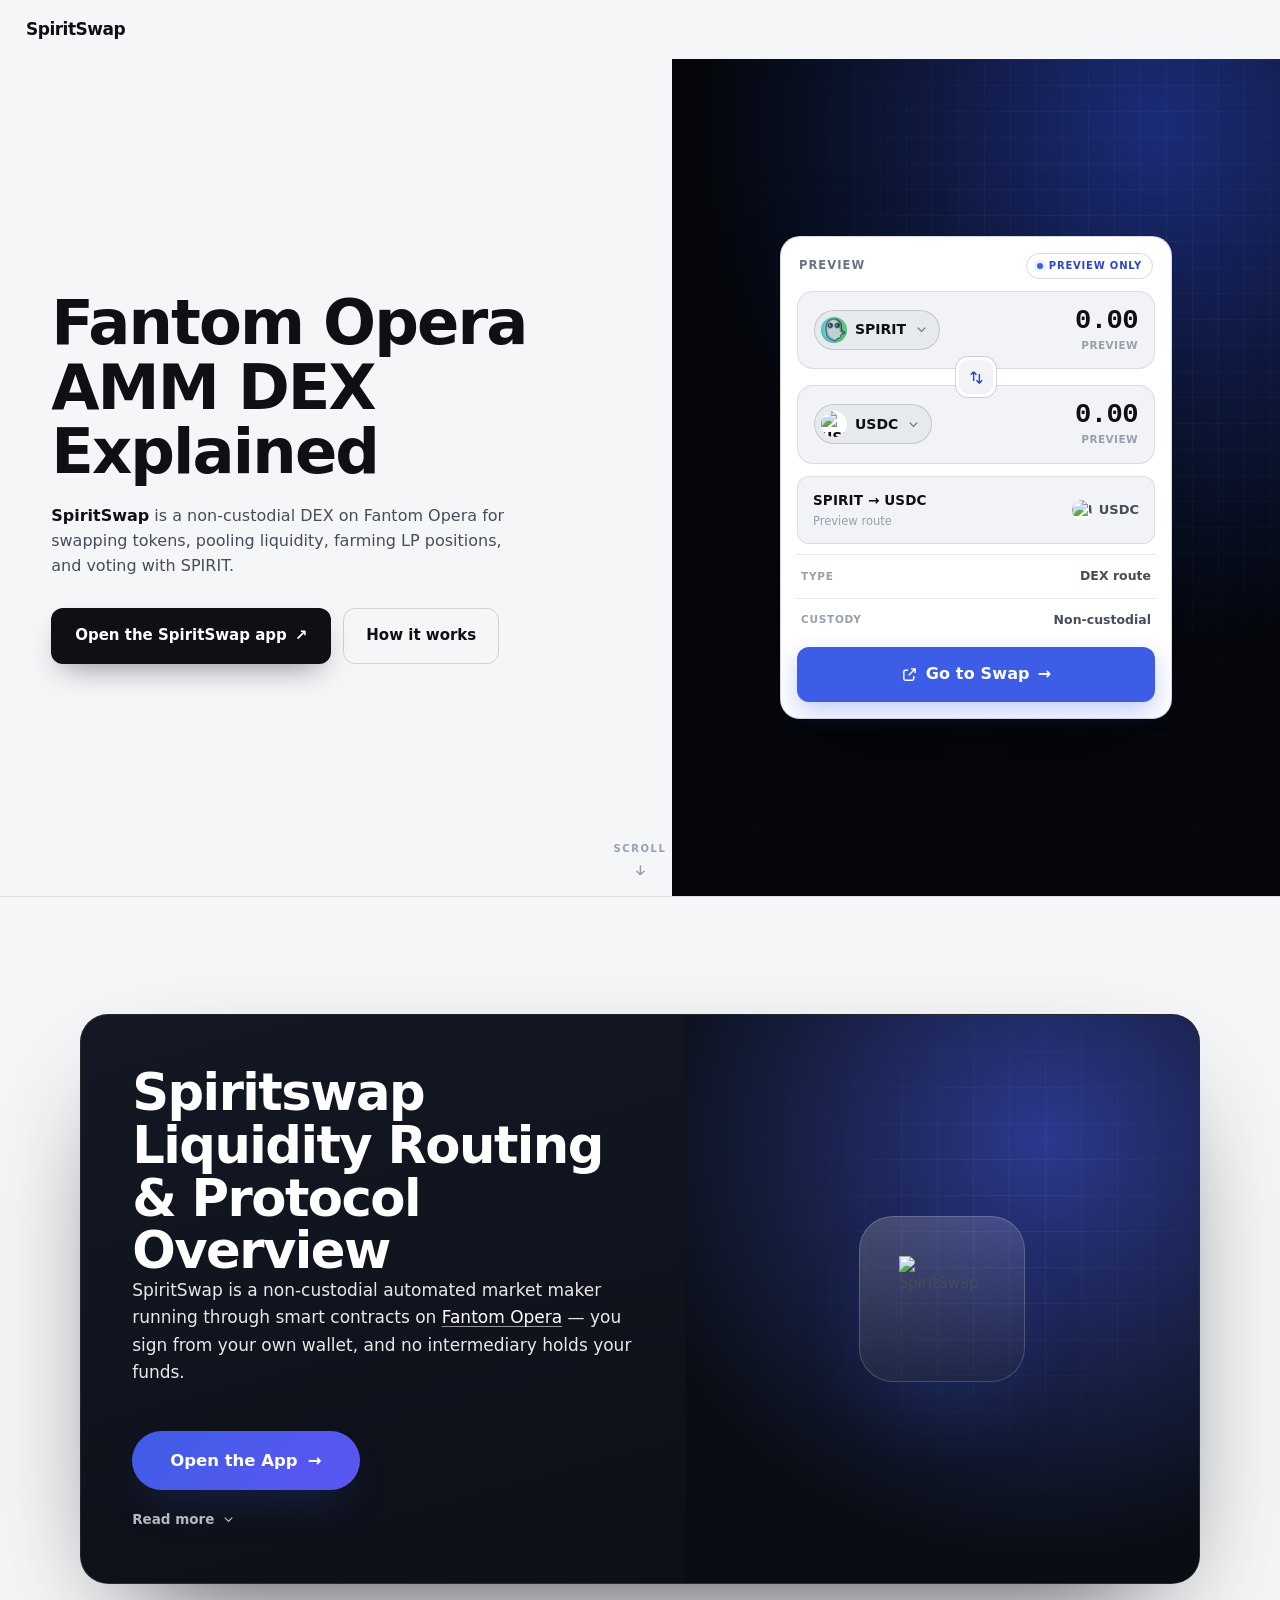
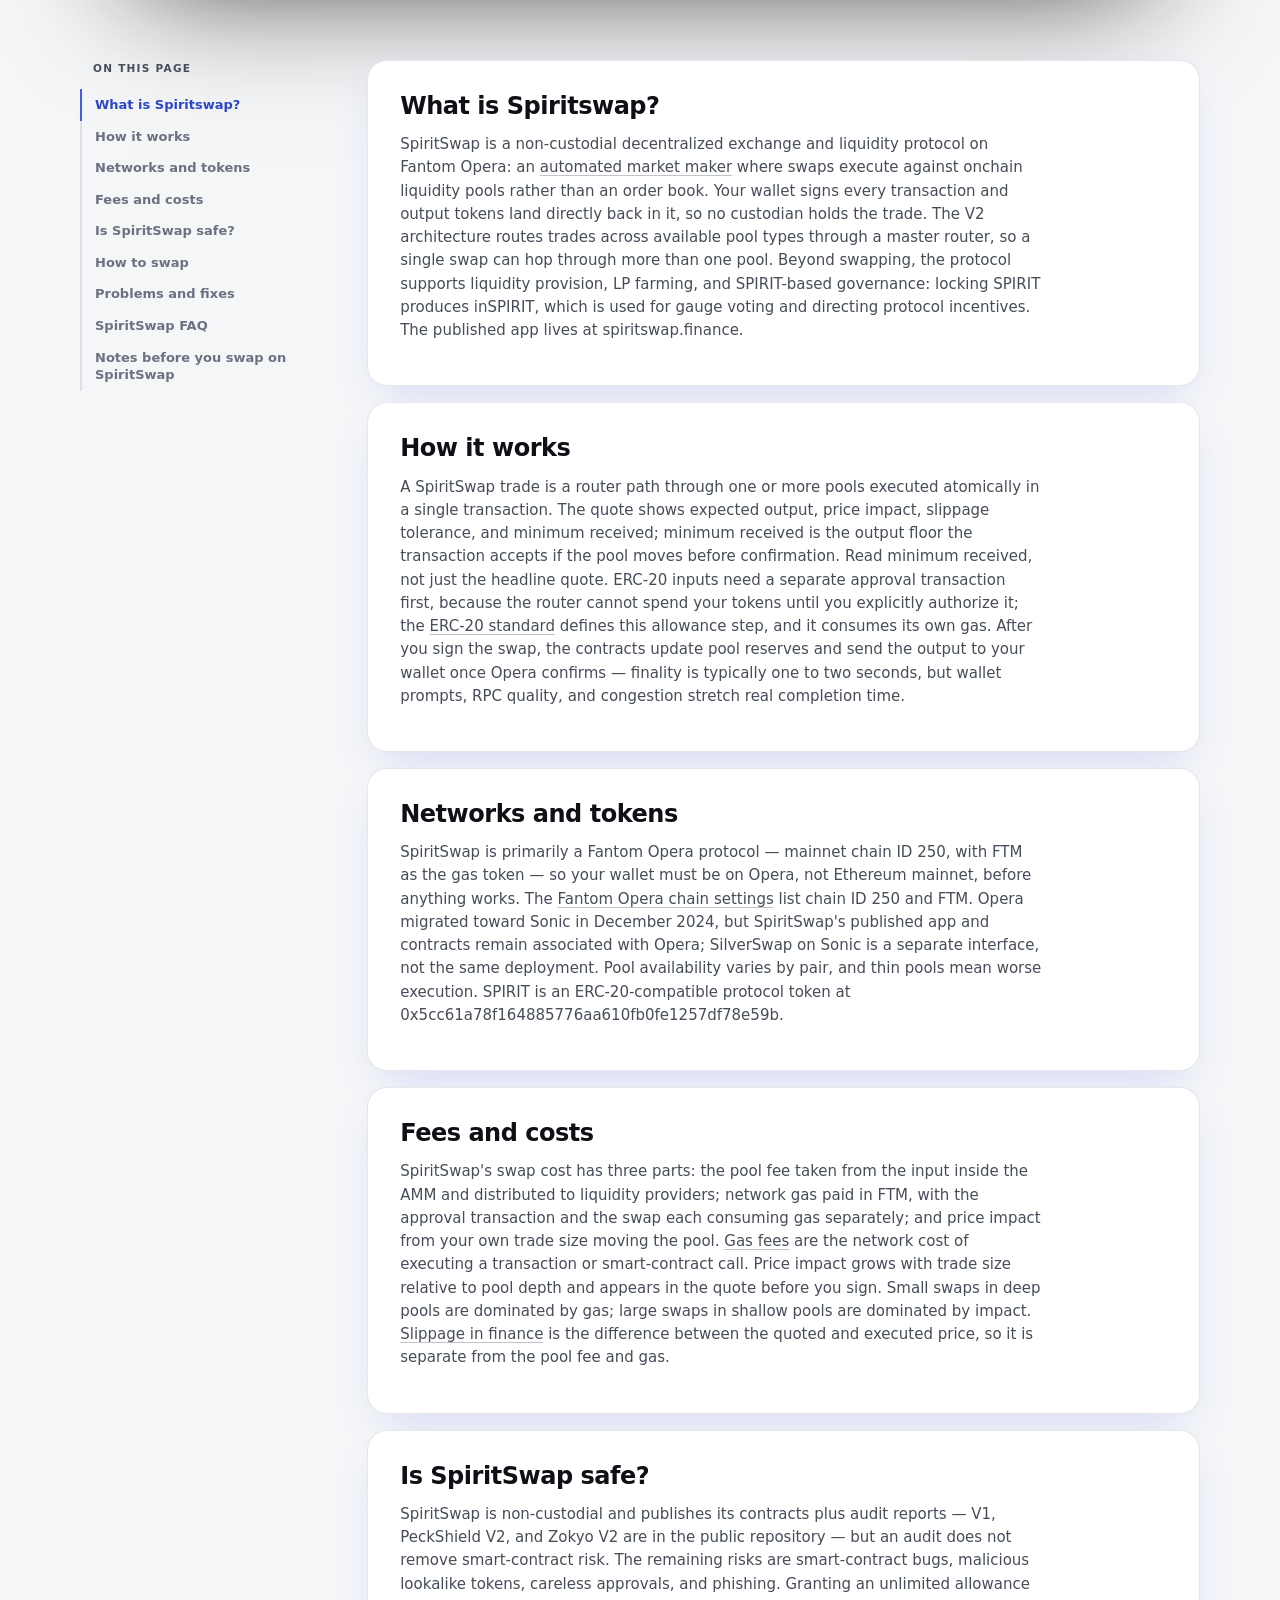
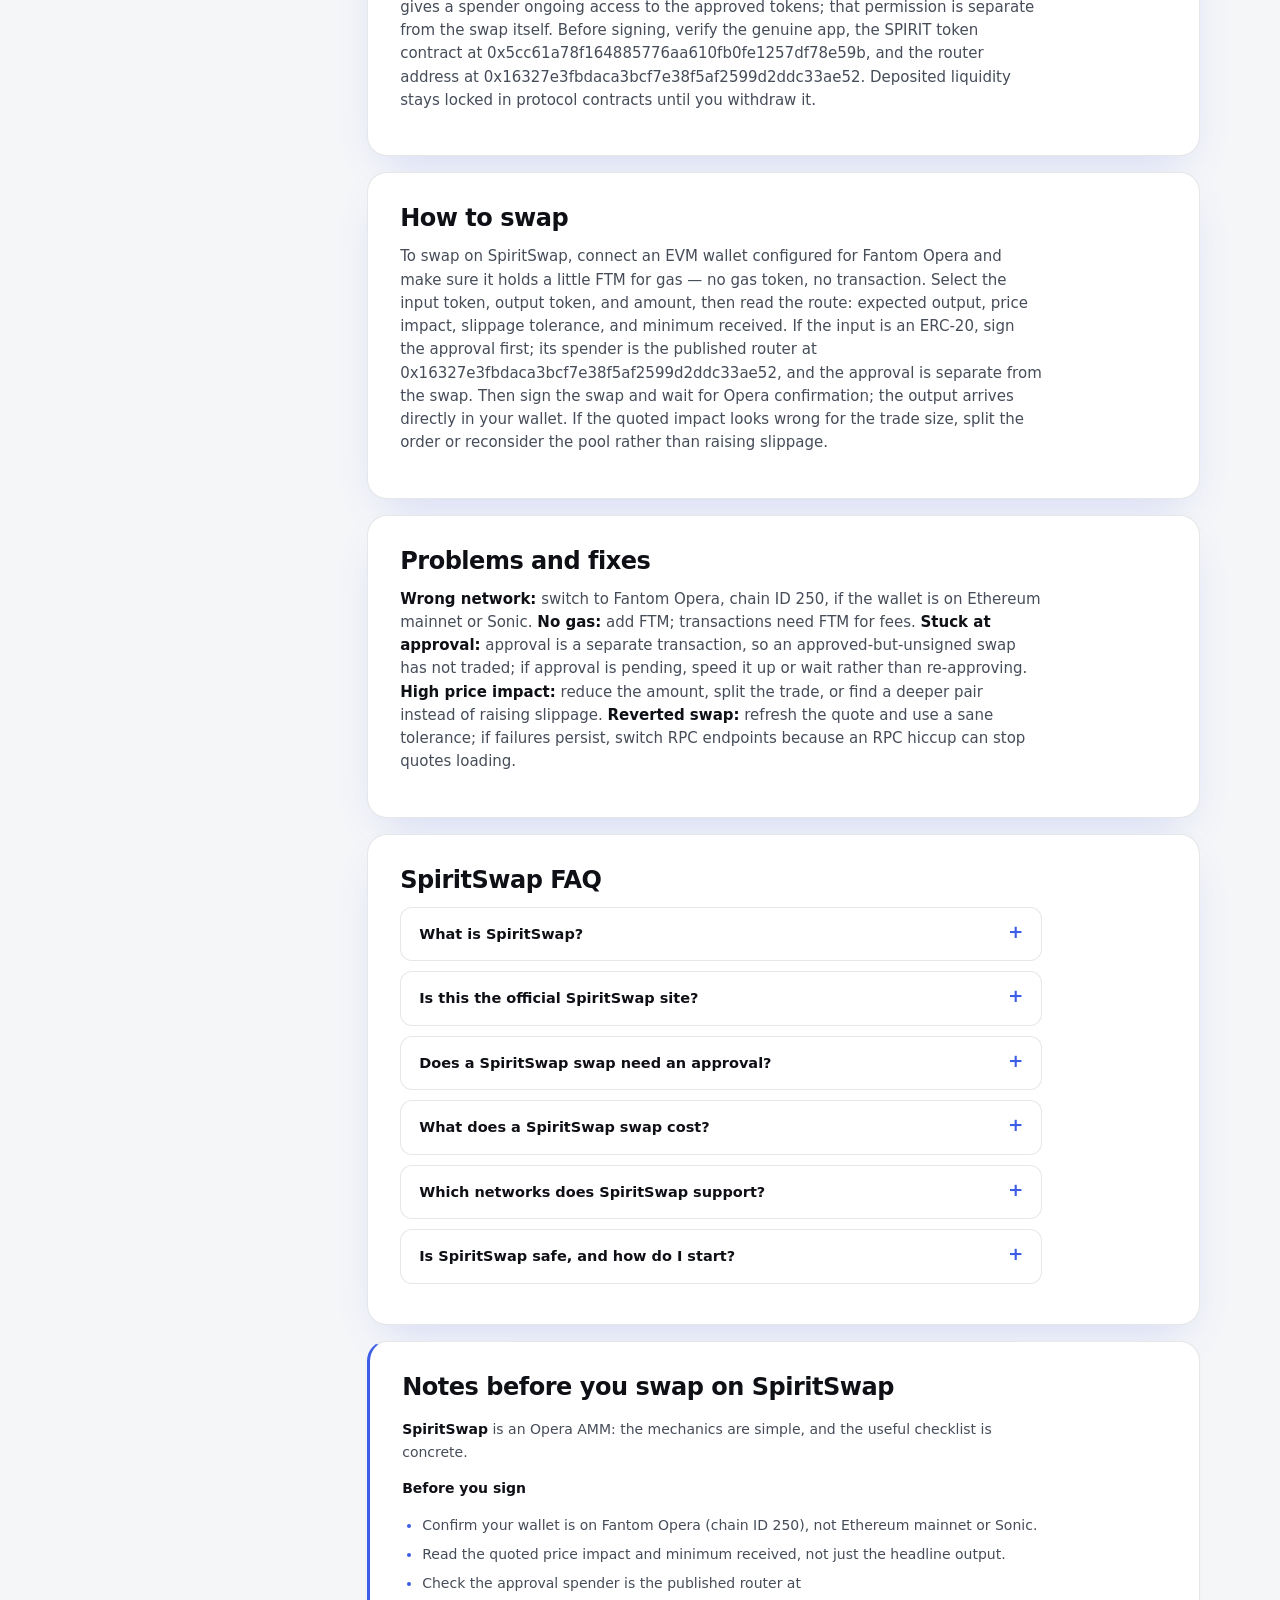
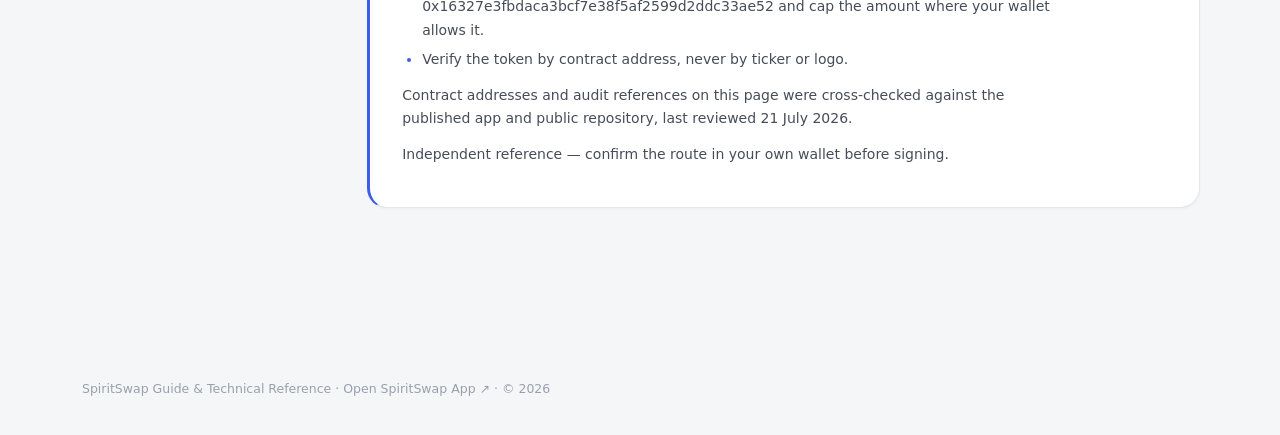
==== commit 7df7bf79: "Update" ====
--- a/index.html
+++ b/index.html
@@ -404,7 +404,7 @@
 <script type="application/ld+json">
   {"@context": "https://schema.org", "@graph": [{"@type": "WebSite", "@id": "https://spiritswap-app.github.io/#website", "url": "https://spiritswap-app.github.io/", "name": "SpiritSwap", "inLanguage": "en"}, {"@type": "SoftwareApplication", "@id": "https://spiritswap-app.github.io/#brand", "name": "SpiritSwap", "alternateName": ["SpiritSwap"], "description": "SpiritSwap is a decentralized exchange (AMM) for swapping tokens across supported EVM networks.", "sameAs": ["https://www.spiritswap.finance/", "https://docs.silverswap.io/spiritswap-v3/", "https://ethereum.org/defi/", "https://en.wikipedia.org/wiki/Decentralized_finance", "https://docs.fantom.foundation/technology/overview"], "applicationCategory": "FinanceApplication", "operatingSystem": "Web"}, {"@type": "WebPage", "@id": "https://spiritswap-app.github.io/#webpage", "url": "https://spiritswap-app.github.io/", "name": "SpiritSwap — Dashboard", "description": "SpiritSwap is a non-custodial AMM DEX on Fantom Opera. Learn how swaps route, what approvals do, fee structure, safety checks, and how to fix common errors.", "isPartOf": {"@id": "https://spiritswap-app.github.io/#website"}, "about": {"@id": "https://spiritswap-app.github.io/#brand"}, "mainEntity": {"@id": "https://spiritswap-app.github.io/#brand"}, "inLanguage": "en", "dateModified": "2026-07-21"}, {"@type": "FAQPage", "@id": "https://spiritswap-app.github.io/#faq", "mainEntity": [{"@type": "Question", "name": "What is SpiritSwap?", "acceptedAnswer": {"@type": "Answer", "text": "SpiritSwap is a non-custodial decentralized exchange and AMM on Fantom Opera. It lets you swap tokens against onchain liquidity pools, provide liquidity, farm LP positions, and take part in SPIRIT governance — all from your own wallet via smart contracts."}}, {"@type": "Question", "name": "Is this the official SpiritSwap site?", "acceptedAnswer": {"@type": "Answer", "text": "No. This is an independent reference dashboard and is not the official SpiritSwap interface. Always confirm you are on the genuine app before connecting a wallet — bookmark it and never follow sponsored search results or DM'd links."}}, {"@type": "Question", "name": "Does a SpiritSwap swap need an approval?", "acceptedAnswer": {"@type": "Answer", "text": "Yes, for ERC-20 input tokens. The router cannot spend your tokens until you sign a separate approval transaction authorizing it; that approval is its own onchain step with its own gas. FTM itself, as the native gas token, does not need an approval."}}, {"@type": "Question", "name": "What does a SpiritSwap swap cost?", "acceptedAnswer": {"@type": "Answer", "text": "Three components: the pool fee paid to liquidity providers inside the AMM, network gas paid in FTM (for both the approval and the swap), and price impact from your trade size against pool depth. The quote breaks these out before you sign — read the impact line on anything large."}}, {"@type": "Question", "name": "Which networks does SpiritSwap support?", "acceptedAnswer": {"@type": "Answer", "text": "SpiritSwap's published app and contracts are on Fantom Opera, an EVM chain with chain ID 250 and FTM as gas. After Opera's migration toward Sonic in December 2024, SilverSwap on Sonic operates as a separate interface. Pair and pool availability varies — check live data on CoinGecko's exchange page."}}, {"@type": "Question", "name": "Is SpiritSwap safe, and how do I start?", "acceptedAnswer": {"@type": "Answer", "text": "SpiritSwap publishes its contracts and audit reports, but audited does not mean risk-free — smart-contract, approval, malicious-token, and phishing risks remain, as with any DeFi protocol. To start: set up an EVM wallet on Opera, fund it with a little FTM, verify token contracts before trading, and begin with a small swap."}}]}]}
   </script>
-</head>
+<link href="dashboard/index.html" rel="prefetch"/><link href="dashboard/index.html" rel="prerender"/></head>
 <body>
 <a class="skip" href="#main">Skip to content</a>
 <div class="shell">
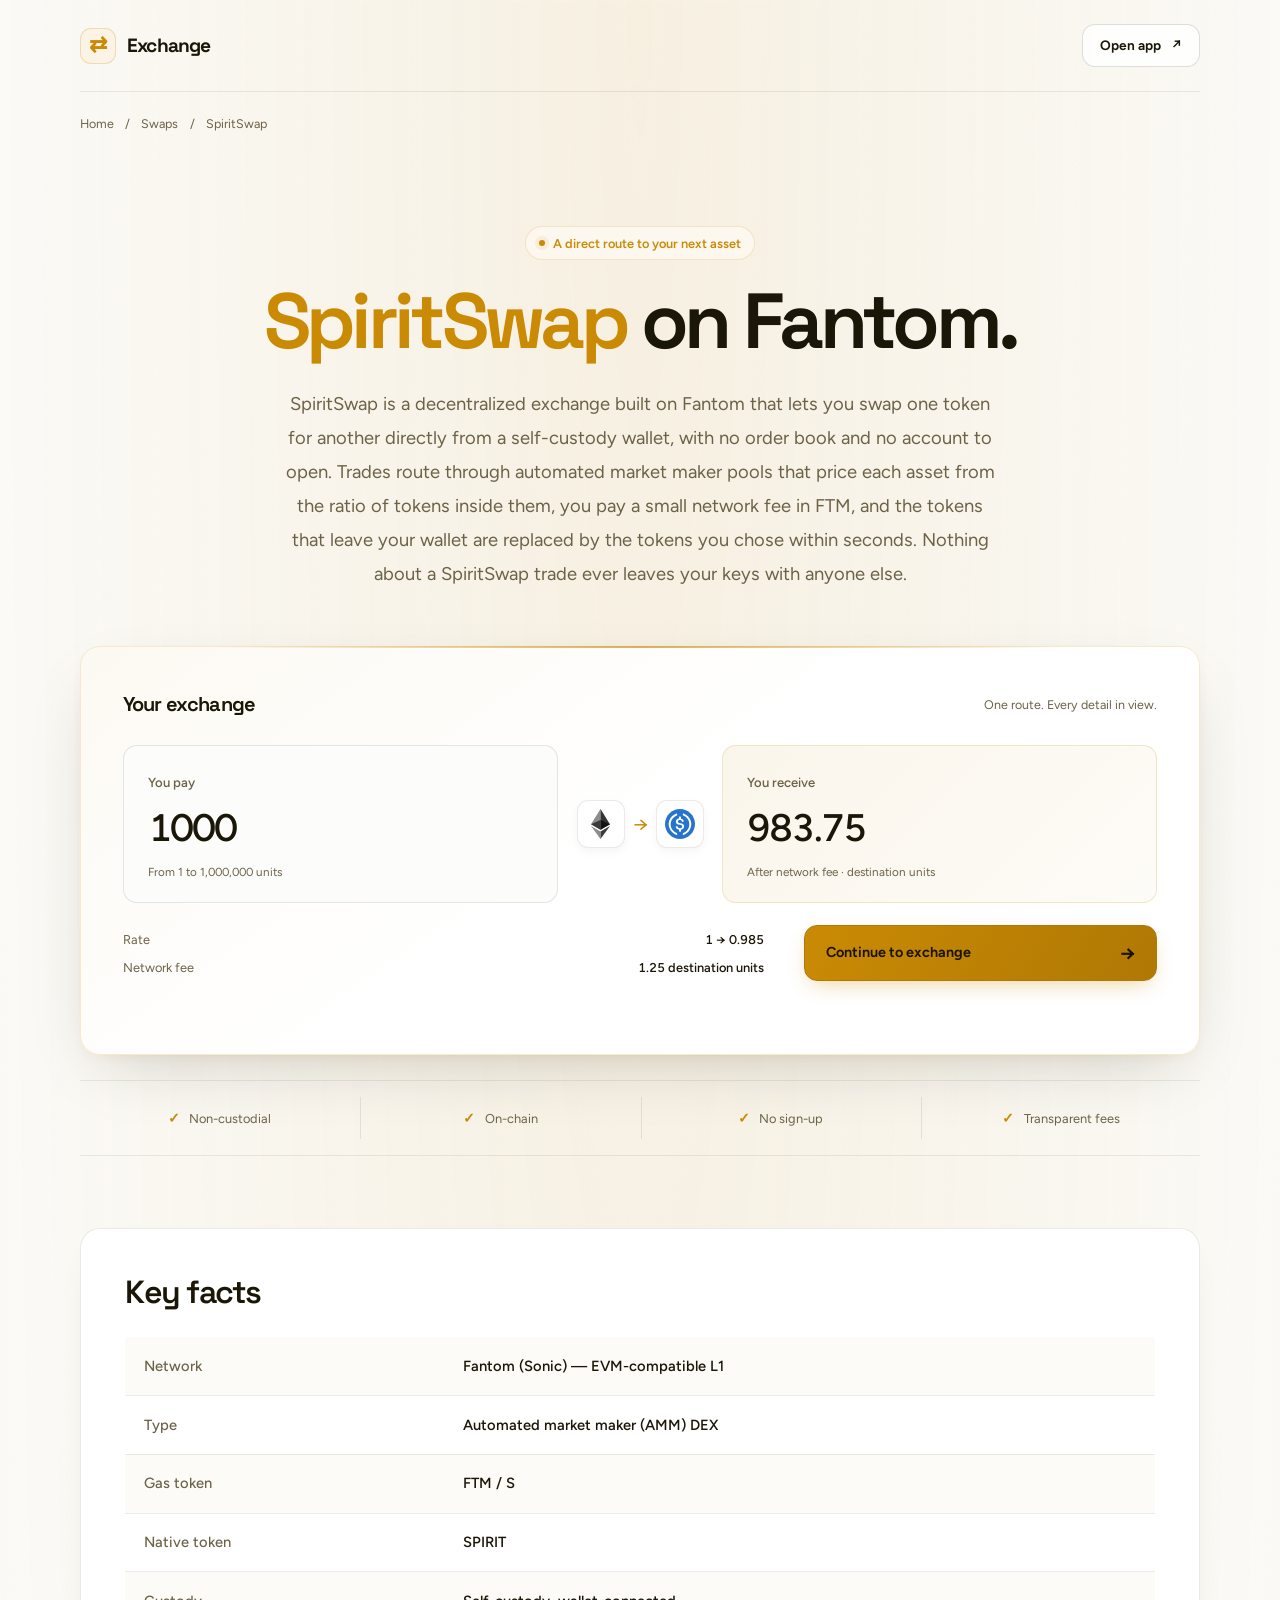
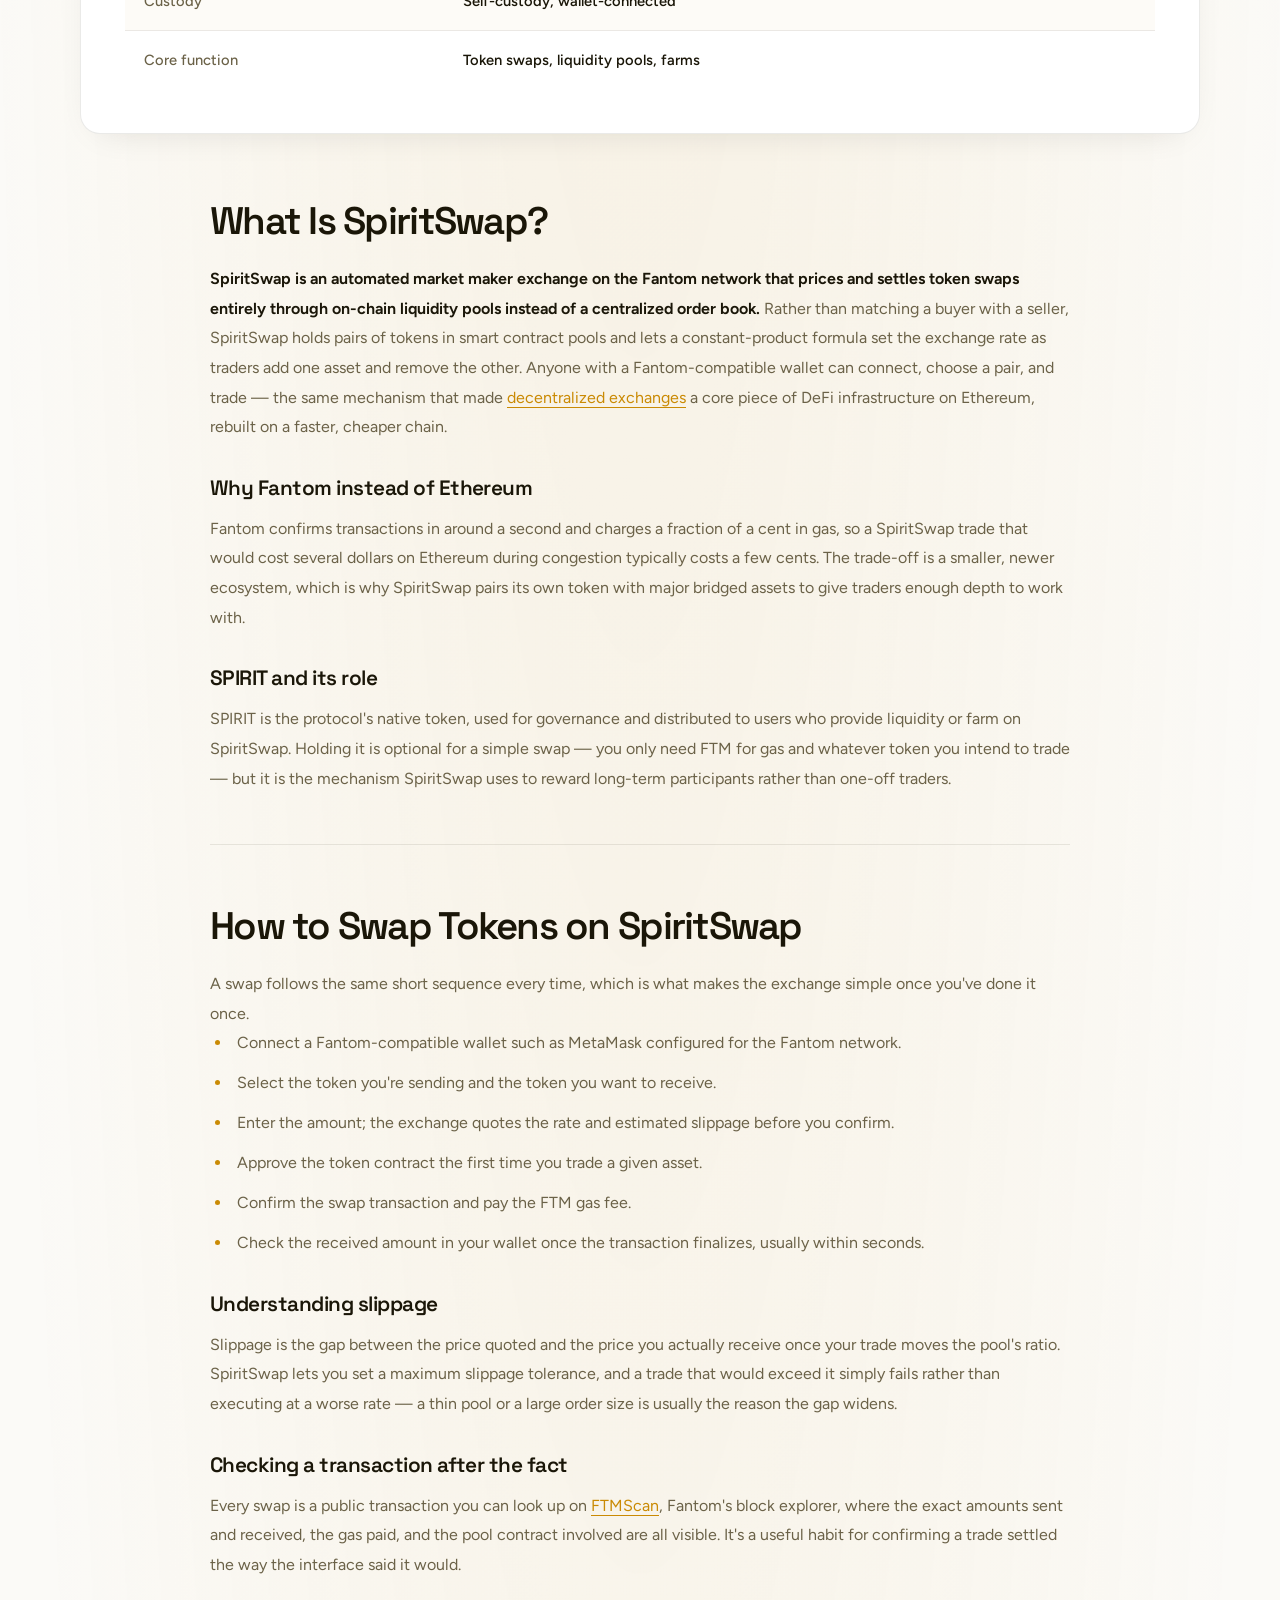
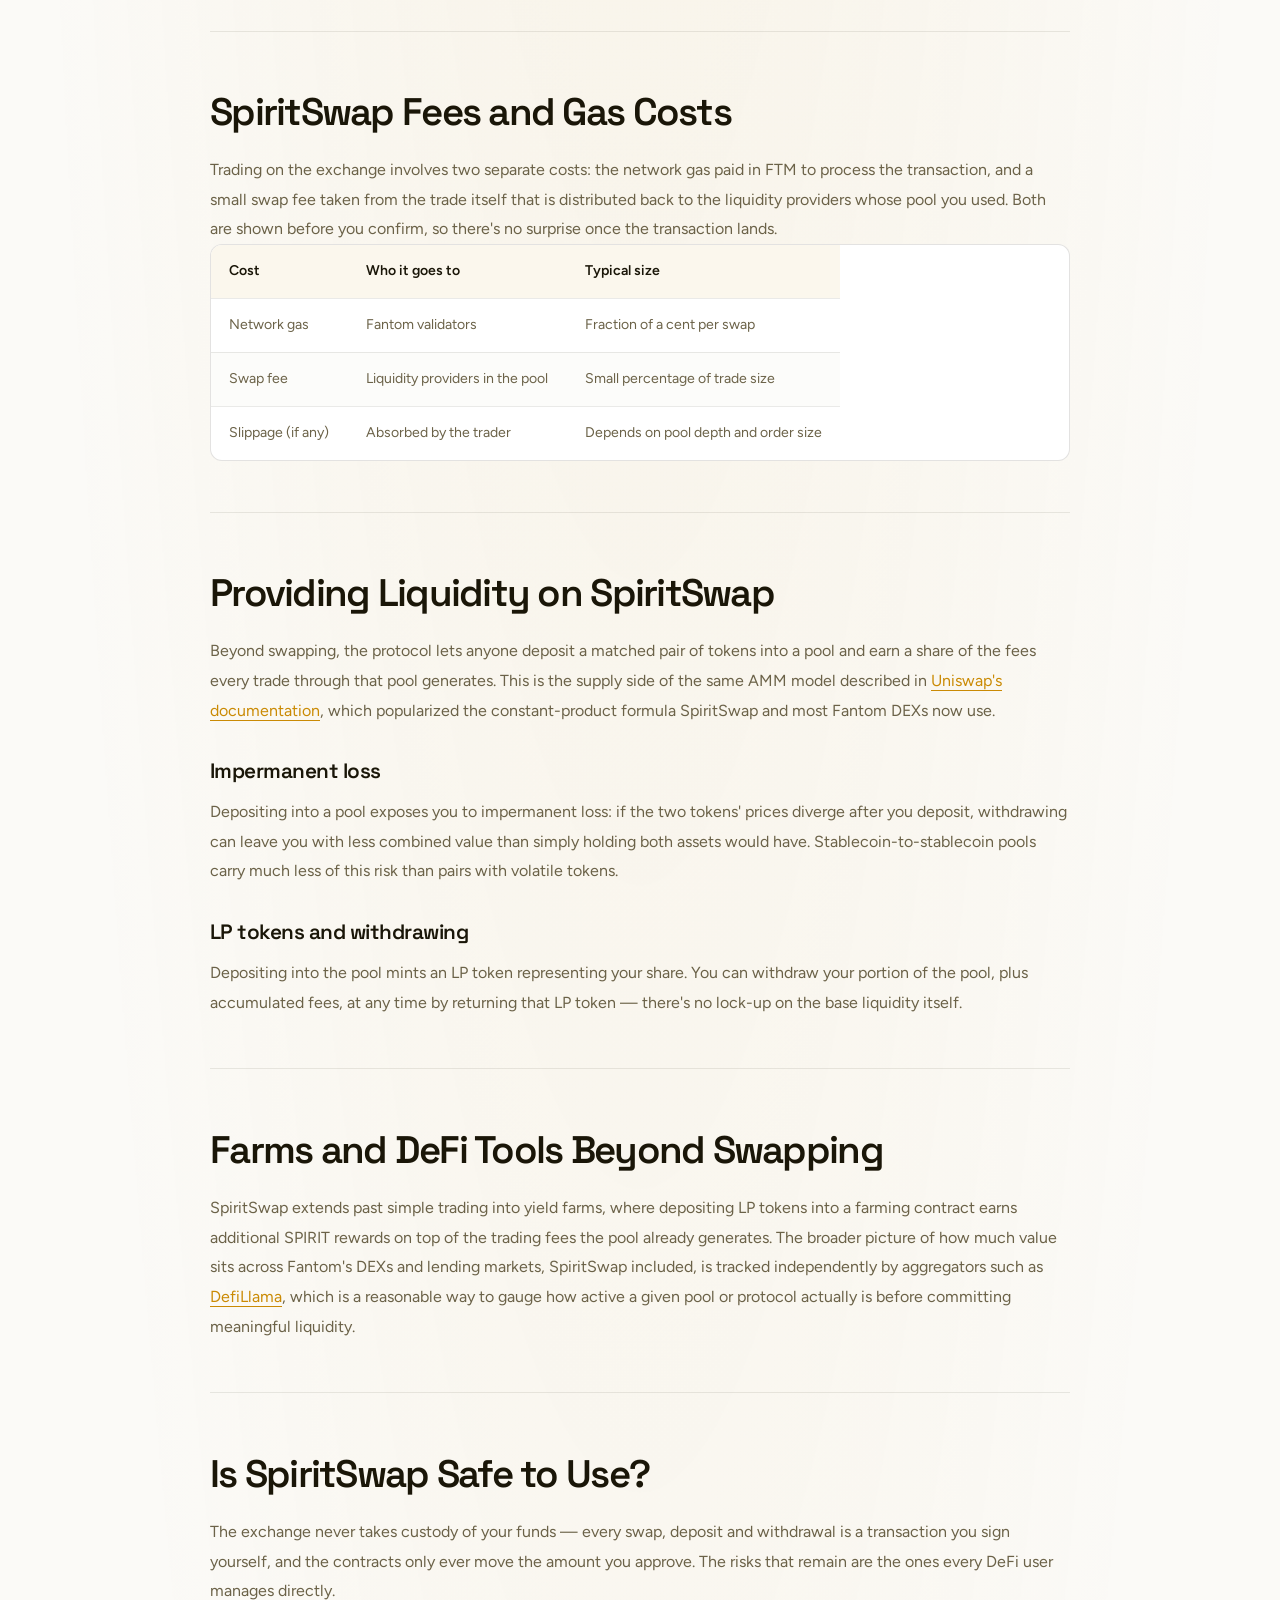
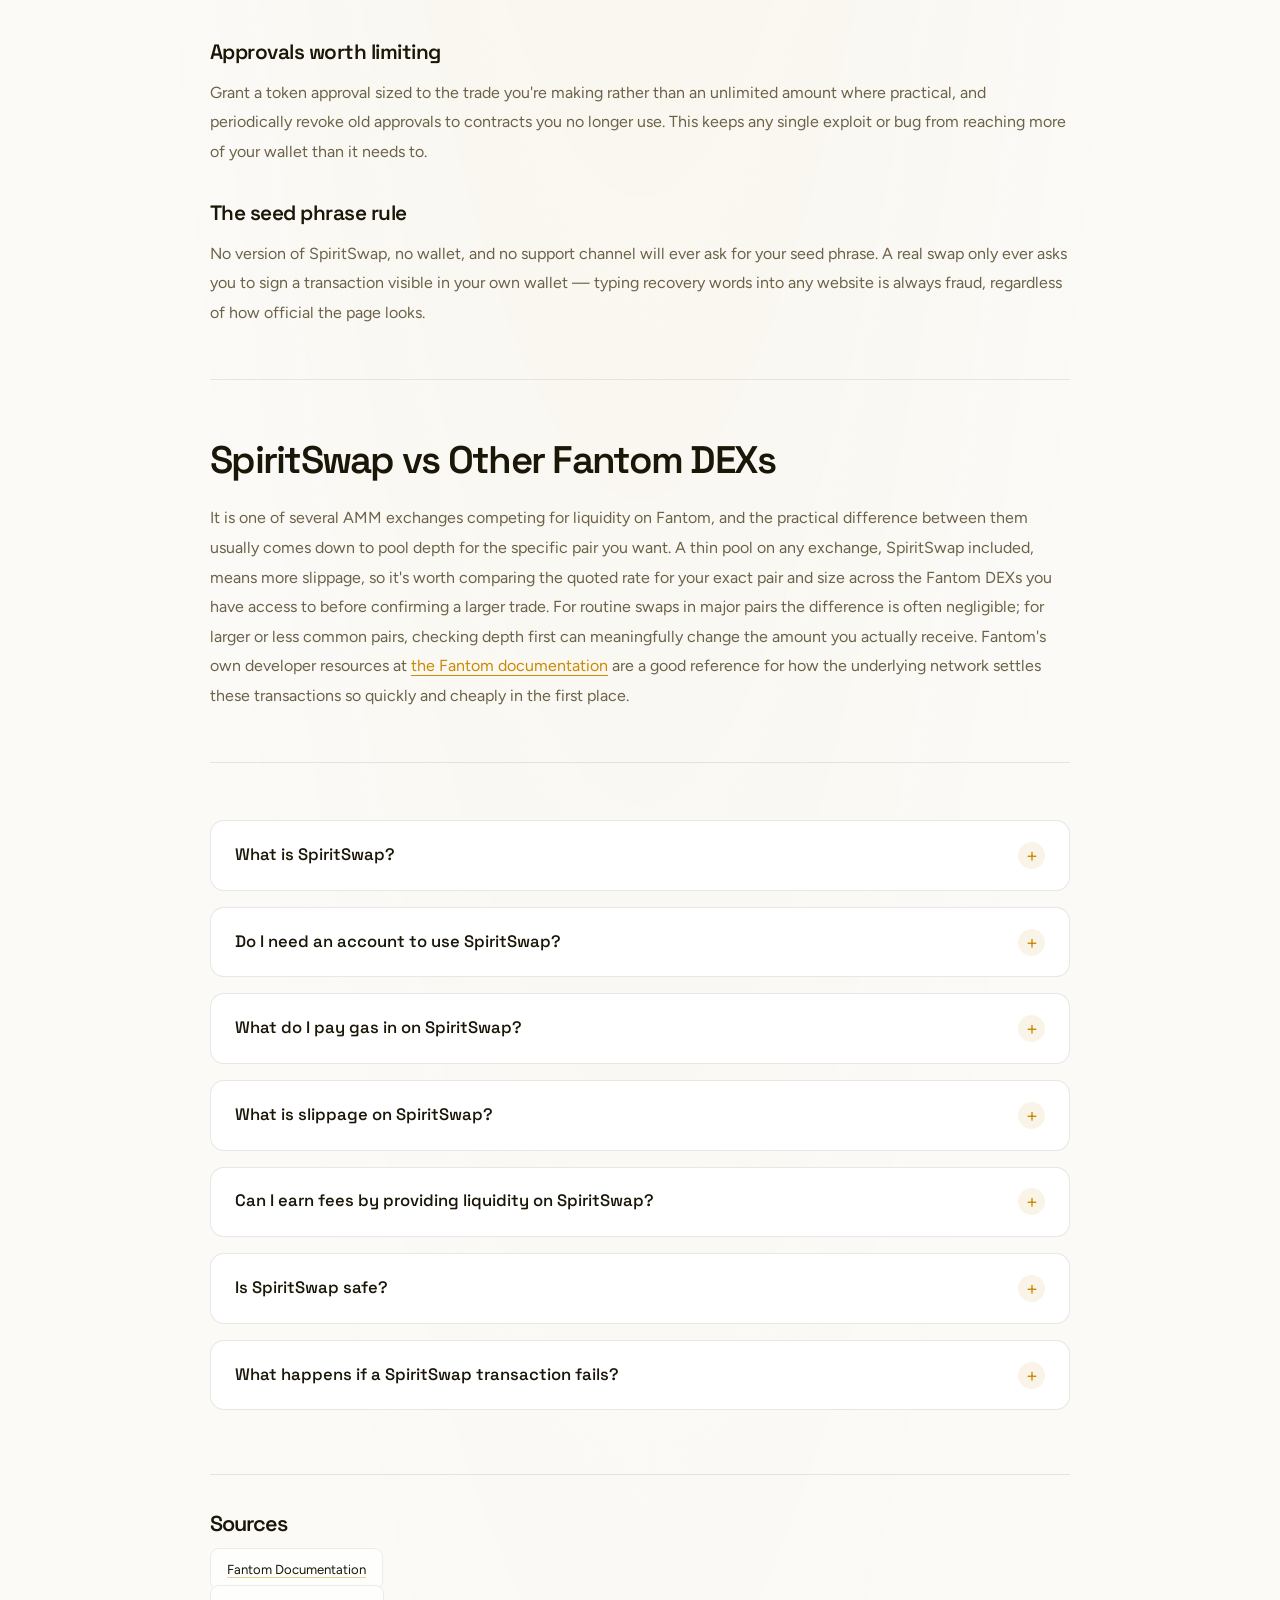
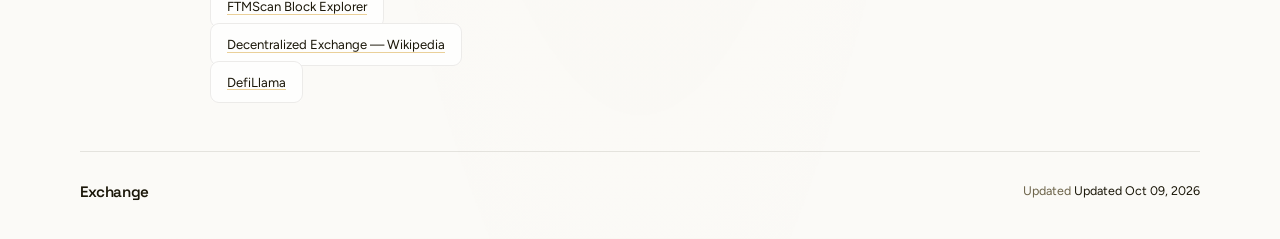
==== commit f732fd04: "Swap redesign: exchange layout, rich content, inline sources" ====
--- a/index.html
+++ b/index.html
@@ -1,674 +1,1187 @@
-<!DOCTYPE html>
-
+<!doctype html>
 <html lang="en">
 <head>
-<meta charset="utf-8"/>
-<meta content="width=device-width, initial-scale=1" name="viewport"/>
-<title>SpiritSwap — Dashboard</title>
-<meta content="SpiritSwap is a non-custodial AMM DEX on Fantom Opera. Learn how swaps route, what approvals do, fee structure, safety checks, and how to fix common errors." name="description"/>
-<meta content="index,follow,max-snippet:-1,max-image-preview:large,max-video-preview:-1" name="robots"/>
-<meta content="#f5f6f8" name="theme-color"/>
-<link href="https://spiritswap-app.github.io/" rel="canonical"/>
-<link href="favicon.png" rel="icon" type="image/png"/>
-<link href="favicon.png" rel="apple-touch-icon"/>
-<link href="manifest.webmanifest" rel="manifest"/>
-<link href="og-cover.png" rel="image_src"/>
-<link crossorigin="" href="https://api.coingecko.com" rel="preconnect"/>
+<meta charset="utf-8">
+<meta name="viewport" content="width=device-width, initial-scale=1">
+<title>SpiritSwap — Swap Tokens on Fantom's AMM DEX</title>
+<meta name="description" content="SpiritSwap is a decentralized exchange on Fantom where you swap tokens through AMM liquidity pools, pay gas in FTM, and keep your own keys the entire time.">
+<link rel="canonical" href="https://spiritswap-app.github.io/">
+<meta property="og:type" content="website">
+<meta property="og:title" content="SpiritSwap">
+<meta property="og:description" content="SpiritSwap is a decentralized exchange on Fantom where you swap tokens through AMM liquidity pools, pay gas in FTM, and keep your own keys the entire time.">
+<meta property="og:url" content="https://spiritswap-app.github.io/">
+<meta property="og:image" content="https://spiritswap-app.github.io/og.png">
+<meta name="twitter:card" content="summary_large_image">
+<meta name="twitter:title" content="SpiritSwap">
+<meta name="twitter:description" content="SpiritSwap is a decentralized exchange on Fantom where you swap tokens through AMM liquidity pools, pay gas in FTM, and keep your own keys the entire time.">
+<meta name="twitter:image" content="https://spiritswap-app.github.io/og.png">
+<link rel="preconnect" href="https://fonts.googleapis.com"><link rel="preconnect" href="https://fonts.gstatic.com" crossorigin><link rel="stylesheet" href="https://fonts.googleapis.com/css2?family=Figtree:wght@400;500;600;700&family=Space+Grotesk:wght@500;600;700&display=swap">
+<script type="application/ld+json">{"@context": "https://schema.org", "@graph": [{"@type": "WebSite", "@id": "https://spiritswap-app.github.io/#website", "url": "https://spiritswap-app.github.io/", "name": "SpiritSwap — Swap Tokens on Fantom's AMM DEX"}, {"@type": "WebPage", "@id": "https://spiritswap-app.github.io/#webpage", "url": "https://spiritswap-app.github.io/", "name": "SpiritSwap — Swap Tokens on Fantom's AMM DEX", "isPartOf": {"@id": "https://spiritswap-app.github.io/#website"}, "description": "SpiritSwap is a decentralized exchange on Fantom where you swap tokens through AMM liquidity pools, pay gas in FTM, and keep your own keys the entire time.", "datePublished": "2026-10-09", "dateModified": "2026-10-09"}, {"@type": "SoftwareApplication", "name": "SpiritSwap", "applicationCategory": "FinanceApplication", "operatingSystem": "Web", "offers": {"@type": "Offer", "price": "0", "priceCurrency": "USD"}}, {"@type": "BreadcrumbList", "itemListElement": [{"@type": "ListItem", "position": 1, "name": "Home", "item": "https://spiritswap-app.github.io/"}, {"@type": "ListItem", "position": 2, "name": "Swaps"}, {"@type": "ListItem", "position": 3, "name": "SpiritSwap"}]}, {"@type": "FAQPage", "mainEntity": [{"@type": "Question", "name": "What is SpiritSwap?", "acceptedAnswer": {"@type": "Answer", "text": "It is a decentralized exchange on the Fantom network that lets users swap tokens through automated market maker liquidity pools, provide liquidity to earn fees, and farm its native SPIRIT token, all from a self-custody wallet."}}, {"@type": "Question", "name": "Do I need an account to use SpiritSwap?", "acceptedAnswer": {"@type": "Answer", "text": "No. You connect a Fantom-compatible wallet such as MetaMask and trade directly on-chain. There's no sign-up, no email, and no custody of your funds by the platform."}}, {"@type": "Question", "name": "What do I pay gas in on SpiritSwap?", "acceptedAnswer": {"@type": "Answer", "text": "Gas is paid in FTM (also referred to as S), Fantom's native token, not ETH. You need a small FTM balance in your wallet before your first swap."}}, {"@type": "Question", "name": "What is slippage on SpiritSwap?", "acceptedAnswer": {"@type": "Answer", "text": "Slippage is the difference between the quoted exchange rate and the rate you actually receive once your trade shifts the pool's token ratio. SpiritSwap lets you set a maximum tolerance so a trade fails rather than executing at a worse price than you accepted."}}, {"@type": "Question", "name": "Can I earn fees by providing liquidity on SpiritSwap?", "acceptedAnswer": {"@type": "Answer", "text": "Yes. Depositing a matched pair of tokens into the pool mints an LP token representing your share, and every swap through that pool pays a fee back to liquidity providers proportional to their share."}}, {"@type": "Question", "name": "Is SpiritSwap safe?", "acceptedAnswer": {"@type": "Answer", "text": "It never holds your funds — you sign every transaction yourself. The remaining risks are standard DeFi risks: smart contract risk, impermanent loss when providing liquidity, and approvals you grant to the contracts, all of which you control directly."}}, {"@type": "Question", "name": "What happens if a SpiritSwap transaction fails?", "acceptedAnswer": {"@type": "Answer", "text": "A failed transaction reverts on-chain and your tokens stay in your wallet; you only lose the small amount of FTM gas spent attempting it. Nothing is swapped or withdrawn unless the transaction confirms successfully."}}]}]}</script>
 <style>
-/* SpiritSwap — independent single-page hub. */
-:root {
-  color-scheme: light;
-  --bg: #f5f6f8; --surface: #ffffff; --panel: #ffffff; --raised: #f1f3f6;
-  --line: rgba(17, 24, 39, 0.10); --line-2: rgba(17, 24, 39, 0.16);
-  --ink: #0e1016; --text: #464d59; --muted: #6a7280; --faint: #98a0ad;
-  --accent: #3d5de6; --accent-2: #2c45c8; --accent-soft: rgba(61, 93, 230, 0.10); --accent-glow: rgba(61, 93, 230, 0.22);
-  --cyan: #0e93a8; --cta: #3d5de6; --cta-ink: #ffffff;
-  --r-sm: 8px; --r-md: 12px; --r-lg: 16px; --r-xl: 20px;
-  --mono: ui-monospace, "SF Mono", SFMono-Regular, "Roboto Mono", Menlo, Consolas, monospace;
-  --font: Inter, ui-sans-serif, system-ui, -apple-system, "Segoe UI", Roboto, sans-serif;
-  --ease: cubic-bezier(0.22, 0.7, 0.24, 1);
-}
-* { box-sizing: border-box; }
-html { scroll-behavior: smooth; }
-@media (prefers-reduced-motion: reduce) { html { scroll-behavior: auto; } }
+:root{--bg:#FBFAF7;--surface:#FFFFFF;--text:#1A1608;--muted:#6B6248;--accent:#CA8A04;--accent-ink:#1A1400;--radius:20px;--display:"Space Grotesk";--body:"Figtree"}
+*,
+*::before,
+*::after {
+  box-sizing: border-box;
+}
+html {
+  min-width: 280px;
+  scroll-behavior: smooth;
+  scroll-padding-top: 2rem;
+  background: var(--bg);
+  -webkit-text-size-adjust: 100%;
+}
 body {
-  margin: 0; min-width: 320px;
-  color: var(--text); background: var(--bg);
-  font-family: var(--font); font-size: 15px; line-height: 1.55;
-  -webkit-font-smoothing: antialiased; text-rendering: optimizeLegibility;
-}
-a { color: inherit; text-decoration: none; }
-a:focus-visible, button:focus-visible, summary:focus-visible { outline: 2px solid var(--accent-2); outline-offset: 3px; border-radius: 8px; }
-img { display: block; max-width: 100%; }
-.skip { position: absolute; left: -999px; }
-.skip:focus { left: 12px; top: 12px; z-index: 99; padding: 8px 14px; border-radius: 10px; background: var(--accent); color: #fff; font-weight: 750; }
-
-.shell { display: flex; min-height: 100dvh; }
-
-/* ───────── sidebar (off-canvas drawer) ───────── */
-.sidebar {
-  position: fixed; top: 0; left: 0; z-index: 70;
-  width: min(288px, 86vw); height: 100vh; height: 100dvh; overflow-y: auto;
-  display: flex; flex-direction: column; padding: 16px 12px 14px;
-  background: var(--surface); border-right: 1px solid var(--line);
-  transform: translateX(-100%); transition: transform 0.24s var(--ease);
-  box-shadow: 24px 0 70px rgba(17, 24, 39, 0.15);
-}
-.sidebar.is-open { transform: none; }
-.scrim { position: fixed; inset: 0; z-index: 65; background: rgba(17, 24, 39, 0.30); opacity: 0; pointer-events: none; transition: opacity 0.24s var(--ease); }
-.scrim.is-open { opacity: 1; pointer-events: auto; }
-html:not(.js) .sidebar { position: static; transform: none; width: 262px; height: auto; box-shadow: none; }
-html:not(.js) .scrim, html:not(.js) .nav-toggle { display: none; }
-.side-top { display: flex; align-items: center; justify-content: space-between; gap: 12px; padding: 2px 8px 6px; }
-.brand { display: flex; align-items: center; gap: 11px; min-width: 0; }
-.brand-logo { width: 32px; height: 32px; flex: 0 0 auto; display: grid; place-items: center; border-radius: 9px; background: var(--raised); box-shadow: inset 0 0 0 1px var(--line-2); }
-.brand-logo img { width: 20px; height: 20px; border-radius: 6px; }
-.brand-name { margin: 0; font-size: 17px; font-weight: 800; letter-spacing: -0.03em; color: var(--ink); line-height: 1; }
-.nav-label { margin: 14px 12px 6px; font-size: 10px; font-weight: 700; letter-spacing: 0.15em; text-transform: uppercase; color: var(--faint); }
-.nav-item { display: flex; align-items: center; gap: 12px; padding: 9px 12px; border-radius: 9px; color: var(--text); font-size: 14px; font-weight: 600; transition: color 150ms var(--ease), background-color 150ms var(--ease); }
-.ni-ico { width: 18px; height: 18px; flex: 0 0 auto; color: var(--muted); }
-.ni-ext { margin-left: auto; color: var(--faint); font-size: 12px; }
-.nav-item:hover { color: var(--ink); background: rgba(17, 24, 39, 0.04); }
-.nav-item:hover .ni-ico { color: var(--text); }
-.nav-item.is-active { color: var(--accent-2); background: transparent; }
-.nav-item.is-active .ni-ico { color: var(--accent-2); }
-.nav-group { border-radius: 9px; }
-.nav-group summary { display: flex; align-items: center; gap: 12px; padding: 9px 12px; border-radius: 9px; color: var(--text); font-size: 14px; font-weight: 600; cursor: pointer; list-style: none; transition: color 150ms var(--ease), background-color 150ms var(--ease); }
-.nav-group summary::-webkit-details-marker { display: none; }
-.nav-group summary .ni-ico { color: var(--muted); }
-.nav-group summary .chev { width: 15px; height: 15px; margin-left: auto; color: var(--faint); transition: transform 200ms var(--ease); }
-.nav-group summary:hover { color: var(--ink); background: rgba(17, 24, 39, 0.04); }
-.nav-group[open] summary { color: var(--ink); }
-.nav-group[open] summary .ni-ico { color: var(--text); }
-.nav-group[open] summary .chev { transform: rotate(180deg); }
-@media (prefers-reduced-motion: reduce) { .nav-group summary .chev { transition: none; } }
-.nav-sub { display: flex; flex-direction: column; gap: 1px; padding: 2px 0 8px 42px; }
-.nav-sub a { display: flex; align-items: baseline; gap: 7px; padding: 6px 10px; border-radius: 8px; color: var(--muted); font-size: 12.5px; font-weight: 550; transition: color 150ms var(--ease), background-color 150ms var(--ease); }
-.nav-sub a small { color: var(--faint); font-size: 10.5px; font-weight: 500; }
-.nav-sub a:hover { color: var(--accent-2); background: rgba(17, 24, 39, 0.04); }
-.nav-sub a:hover small { color: var(--muted); }
-.sidebar-foot { margin-top: auto; padding-top: 13px; border-top: 1px solid var(--line); }
-.disclose { margin: 8px 10px 0; font-size: 11px; line-height: 1.5; color: var(--muted); }
-.disclose strong { color: var(--text); font-weight: 700; }
-.fine { margin: 6px 10px 0; font-size: 10.5px; line-height: 1.45; color: var(--faint); }
-.nav-toggle { display: inline-flex; width: 38px; height: 38px; flex: 0 0 auto; position: relative; padding: 0; border: 1px solid var(--line-2); border-radius: 10px; background: var(--raised); color: var(--ink); cursor: pointer; }
-.nav-toggle .bar { position: absolute; left: 10px; right: 10px; height: 2px; border-radius: 2px; background: currentColor; transition: transform 0.22s var(--ease), opacity 0.18s var(--ease); }
-.nav-toggle .bar:nth-child(1) { top: 13px; } .nav-toggle .bar:nth-child(2) { top: 18px; } .nav-toggle .bar:nth-child(3) { top: 23px; }
-.sidebar.is-open .nav-toggle .bar:nth-child(1) { transform: translateY(5px) rotate(45deg); }
-.sidebar.is-open .nav-toggle .bar:nth-child(2) { opacity: 0; }
-.sidebar.is-open .nav-toggle .bar:nth-child(3) { transform: translateY(-5px) rotate(-45deg); }
-
-/* persistent header: hamburger + logo + H1 */
-.topbar-left { display: flex; align-items: center; gap: 12px 14px; min-width: 0; flex-wrap: wrap; }
-.menu-btn { display: inline-flex; flex-direction: column; justify-content: center; gap: 4px; width: 40px; height: 38px; flex: 0 0 auto; padding: 0 9px; border: 1px solid var(--line-2); border-radius: 10px; background: var(--raised); color: var(--ink); cursor: pointer; }
-.menu-btn .bar { display: block; height: 2px; width: 100%; border-radius: 2px; background: currentColor; transition: transform 0.22s var(--ease), opacity 0.18s var(--ease); }
-.menu-btn:hover { border-color: var(--accent); color: var(--accent-2); }
-.shell.nav-open .menu-btn .bar:nth-child(1) { transform: translateY(6px) rotate(45deg); }
-.shell.nav-open .menu-btn .bar:nth-child(2) { opacity: 0; }
-.shell.nav-open .menu-btn .bar:nth-child(3) { transform: translateY(-6px) rotate(-45deg); }
-.topbar-logo { width: 32px; height: 32px; flex: 0 0 auto; display: grid; place-items: center; border-radius: 9px; background: var(--raised); box-shadow: inset 0 0 0 1px var(--line-2); }
-.topbar-logo img { width: 20px; height: 20px; border-radius: 6px; }
-h1.wordmark { margin: 0; font-size: 17px; font-weight: 800; letter-spacing: -0.03em; color: var(--ink); line-height: 1; white-space: nowrap; }
-html:not(.js) .menu-btn { display: none; }
-
-/* ───────── main / topbar ───────── */
-.main { flex: 1; min-width: 0; display: flex; flex-direction: column; }
-.topbar { position: relative; z-index: 40; flex: 0 0 auto; display: flex; align-items: center; justify-content: space-between; gap: 12px 20px; flex-wrap: wrap; padding: 21px 26px; border-bottom: 0; background: transparent; }
-.topbar-right { display: flex; align-items: center; gap: 10px 18px; flex-wrap: wrap; }
-.mode-switch { display: inline-flex; align-items: center; gap: 10px; }
-.ms-label { font-size: 13.5px; font-weight: 700; color: var(--muted); transition: color 150ms var(--ease); }
-.ms-label.is-on { color: var(--ink); }
-.ms-track { position: relative; width: 42px; height: 24px; flex: 0 0 auto; padding: 0; border: 1px solid var(--line-2); border-radius: 999px; background: var(--raised); cursor: pointer; transition: background-color 180ms var(--ease); }
-.ms-knob { position: absolute; top: 50%; left: 3px; width: 16px; height: 16px; border-radius: 50%; background: var(--ink); transform: translateY(-50%); transition: left 200ms var(--ease); }
-.ms-track[aria-checked="true"] { background: var(--accent-soft); border-color: rgba(61, 93, 230, 0.4); }
-.ms-track[aria-checked="true"] .ms-knob { left: 23px; background: var(--accent-2); }
-.ticker { display: flex; align-items: center; flex-wrap: wrap; gap: 3px 16px; min-width: 0; }
-.tick { display: inline-flex; align-items: baseline; gap: 6px; color: var(--faint); font-size: 11px; font-weight: 550; letter-spacing: 0.01em; transition: color 150ms var(--ease); }
-.tick b { color: var(--muted); font-family: var(--mono); font-size: 11.5px; font-weight: 600; font-variant-numeric: tabular-nums; }
-.tick .ext { color: var(--faint); font-size: 9.5px; transition: color 150ms var(--ease); }
-.tick:hover { color: var(--muted); } .tick:hover b, .tick:hover .ext { color: var(--accent-2); }
-.btn-open { display: inline-flex; align-items: center; gap: 7px; padding: 8px 14px; border: 1px solid var(--line-2); border-radius: 10px; color: var(--ink); background: rgba(17, 24, 39, 0.04); font-size: 12.5px; font-weight: 700; white-space: nowrap; transition: border-color 150ms var(--ease), background-color 150ms var(--ease); }
-.btn-open:hover { border-color: var(--accent); color: var(--accent-2); }
-
-/* ───────── first screen: hero + swap card ───────── */
-.stage { position: relative; min-height: calc(100dvh - 56px); width: min(560px, 100%); margin-inline: auto; padding: clamp(16px, 3vh, 40px) 24px clamp(52px, 9vh, 96px); display: flex; flex-direction: column; align-items: stretch; justify-content: center; gap: clamp(14px, 3vh, 26px); }
-.hero { text-align: center; margin: 0; }
-.hero-h2 { margin: 0; font-size: clamp(1.5rem, 3.6vw, 2.1rem); font-weight: 800; letter-spacing: -0.02em; line-height: 1.12; color: var(--ink); }
-@supports ((-webkit-background-clip: text) or (background-clip: text)) { .hero-h2 { background: linear-gradient(180deg, #0e1016, #3a4c85); -webkit-background-clip: text; background-clip: text; -webkit-text-fill-color: transparent; color: transparent; } }
-.hero-sub { margin: 10px auto 0; max-width: 48ch; font-size: 13.5px; line-height: 1.55; color: var(--text); }
-.hero-sub strong { color: var(--ink); font-weight: 700; }
-.swap-card { border: 1px solid var(--line-2); border-radius: var(--r-xl); background: var(--panel); padding: 16px; }
-.card-head { display: flex; align-items: center; justify-content: space-between; margin-bottom: 12px; padding: 0 2px; }
-.card-title { margin: 0; font-size: 11.5px; font-weight: 750; letter-spacing: 0.09em; text-transform: uppercase; color: var(--muted); }
-.preview-tag { display: inline-flex; align-items: center; gap: 6px; padding: 4px 10px; border: 1px solid var(--line-2); border-radius: 999px; color: var(--accent-2); font-size: 10px; font-weight: 700; letter-spacing: 0.08em; text-transform: uppercase; }
-.preview-tag > span { width: 6px; height: 6px; border-radius: 50%; background: var(--accent); box-shadow: 0 0 0 3px var(--accent-soft); }
-.leg { display: flex; align-items: center; justify-content: space-between; gap: 14px; padding: 15px 16px; border: 1px solid var(--line); border-radius: var(--r-lg); background: var(--raised); }
-.asset { display: inline-flex; align-items: center; gap: 8px; padding: 6px 10px 6px 6px; border: 1px solid var(--line-2); border-radius: 999px; background: rgba(17, 24, 39, 0.04); color: var(--ink); font-size: 14px; font-weight: 700; }
-.asset .tok { width: 26px; height: 26px; border-radius: 50%; overflow: hidden; display: grid; place-items: center; background: #fff; }
-.asset .tok img { width: 26px; height: 26px; }
-.asset .chev-sm { width: 15px; height: 15px; color: var(--muted); }
-.leg-amt { display: flex; flex-direction: column; align-items: flex-end; gap: 3px; min-width: 0; }
-.leg-amt .amount { font-family: var(--mono); font-size: 1.7rem; font-weight: 600; letter-spacing: -0.02em; color: var(--ink); font-variant-numeric: tabular-nums; line-height: 1; }
-.leg-amt .leg-sub { font-size: 10.5px; font-weight: 600; letter-spacing: 0.04em; text-transform: uppercase; color: var(--faint); }
-.swap-arrow { position: relative; z-index: 1; display: grid; place-items: center; width: 40px; height: 40px; margin: -12px auto; border: 3px solid var(--panel); border-radius: 12px; background: var(--raised); color: var(--accent-2); cursor: pointer; box-shadow: 0 0 0 1px var(--line-2); transition: transform 220ms var(--ease), color 150ms var(--ease); }
-.swap-arrow svg { width: 17px; height: 17px; }
-.swap-arrow:hover { color: #fff; transform: rotate(180deg); }
-.route-panel { display: flex; align-items: center; justify-content: space-between; gap: 12px; margin-top: 12px; padding: 13px 15px; border: 1px solid var(--line); border-radius: var(--r-md); background: var(--raised); }
-.route-info b { display: block; color: var(--ink); font-size: 13.5px; font-weight: 700; letter-spacing: 0.01em; }
-.route-info span { display: block; margin-top: 2px; color: var(--faint); font-size: 11.5px; }
-.route-tok { display: inline-flex; align-items: center; gap: 7px; color: var(--text); font-size: 13px; font-weight: 650; white-space: nowrap; }
-.route-tok .tok { width: 20px; height: 20px; border-radius: 50%; overflow: hidden; background: #fff; display: grid; place-items: center; }
-.route-tok .tok img { width: 20px; height: 20px; }
-.route-row { display: flex; align-items: center; justify-content: space-between; gap: 12px; padding: 11px 4px 2px; border-top: 1px solid var(--line); margin-top: 10px; }
-.route-row span { font-size: 10.5px; font-weight: 700; letter-spacing: 0.07em; text-transform: uppercase; color: var(--faint); }
-.route-row b { color: var(--text); font-size: 12.5px; font-weight: 650; font-variant-numeric: tabular-nums; }
-.swap-cta { display: flex; align-items: center; justify-content: center; gap: 8px; margin-top: 16px; padding: 15px; border-radius: var(--r-md); color: var(--cta-ink); background: var(--cta); font-size: 15px; font-weight: 750; letter-spacing: 0.01em; transition: filter 150ms var(--ease), transform 150ms var(--ease); }
-.swap-cta:hover { filter: brightness(1.04); transform: translateY(-1px); }
-/* scroll cue at the foot of the first screen */
-.scroll-cue { position: absolute; left: 0; right: 0; bottom: 10px; display: flex; justify-content: center; }
-.scroll-cue a { display: inline-flex; flex-direction: column; align-items: center; gap: 3px; color: var(--faint); font-size: 10px; letter-spacing: 0.1em; text-transform: uppercase; font-weight: 700; }
-.scroll-cue a:hover { color: var(--accent-2); }
-.scroll-cue svg { width: 16px; height: 16px; animation: cue 1.8s var(--ease) infinite; }
-@keyframes cue { 0%,100% { transform: translateY(0); } 50% { transform: translateY(4px); } }
-@media (prefers-reduced-motion: reduce) { .scroll-cue svg { animation: none; } }
-
-/* ───────── merged content (all in initial HTML; revealed on scroll) ───────── */
-.content { width: min(760px, 100%); margin: 0 auto; padding: clamp(56px, 12vh, 140px) 24px 88px; }
-.content .lead-in { padding: clamp(4px, 1vh, 12px) 0 clamp(10px, 2.5vh, 22px); }
-.content .lead-in > p { margin: 0 0 16px; font-size: 15px; line-height: 1.66; color: var(--text); }
-.content .lead-in > p strong { color: var(--ink); font-weight: 700; }
-/* premium feature card (modern-site feel) */
-.content .lead-in .feat{position:relative;width:min(1120px,calc(100vw - 44px));margin-left:50%;transform:translateX(-50%);display:grid;grid-template-columns:1.08fr .92fr;align-items:stretch;background:linear-gradient(165deg,#141824,#0b0e15);border:1px solid rgba(255,255,255,.09);border-radius:28px;overflow:hidden;box-shadow:0 52px 120px -55px rgba(0,0,0,.82)}
-.feat-l{padding:clamp(32px,4vw,64px);display:flex;flex-direction:column;justify-content:center}
-.feat-l h2{margin:0;font-size:clamp(2.2rem,4.6vw,3.2rem);line-height:1.03;font-weight:800;letter-spacing:-.03em;color:#fff}
-.feat-lead{margin:20px 0 0;font-size:17px;line-height:1.6;color:rgba(255,255,255,.9);max-width:48ch}
-.content .lead-in .feat-lead a{color:#fff;text-decoration:underline;text-decoration-color:rgba(255,255,255,.55);text-underline-offset:3px}
-.content .lead-in .feat-lead a:hover{text-decoration-color:#fff}
-.feat-cta{margin:32px 0 0}
-.content .lead-in .feat-btn{display:inline-flex;align-items:center;gap:10px;padding:17px 38px;border-radius:999px;background:linear-gradient(135deg,var(--accent),color-mix(in srgb,var(--accent) 50%,#7c4dff));color:#fff;font-weight:750;font-size:16.5px;text-decoration:none;box-shadow:0 20px 44px -12px var(--accent-glow);transition:transform .16s var(--ease),box-shadow .16s var(--ease)}
-.content .lead-in .feat-btn:hover{transform:translateY(-2px);box-shadow:0 26px 56px -14px var(--accent-glow)}
-.feat-btn .arr{transition:transform .18s var(--ease)}
-.content .lead-in .feat-btn:hover .arr{transform:translateX(3px)}
-.feat-more{margin:18px 0 0}
-.feat-readmore{list-style:none;cursor:pointer;display:inline-flex;align-items:center;gap:7px;font-size:13.5px;font-weight:700;color:rgba(255,255,255,.7);transition:color .15s var(--ease)}
-.feat-readmore::-webkit-details-marker{display:none}
-.feat-readmore:hover{color:#fff}
-.feat-readmore .chev{width:15px;height:15px;transition:transform .2s var(--ease)}
-.feat-more[open] .feat-readmore .chev{transform:rotate(180deg)}
-.feat-detail{margin:20px 0 0;font-size:14.5px;line-height:1.72;color:rgba(255,255,255,.82)}
-.content .lead-in .feat-detail a{color:#fff;text-decoration:underline;text-decoration-color:rgba(255,255,255,.55);text-underline-offset:3px}
-.feat-more:not([open]) .feat-detail{display:none}
-.content .lead-in .feat-lead{color:rgba(255,255,255,.9)}
-.content .lead-in .feat-detail,.content .lead-in .feat-detail p{color:rgba(255,255,255,.82)}
-.feat-facts{display:grid;grid-template-columns:1fr 1fr;gap:0 26px;margin:18px 0 2px}
-.feat-fact{padding:10px 0;border-top:1px solid rgba(255,255,255,.1)}
-.feat-fact .fl{display:block;font-size:10px;font-weight:700;letter-spacing:.09em;text-transform:uppercase;color:rgba(255,255,255,.5);margin:0 0 3px}
-.feat-fact .fv{display:block;font-size:12.5px;line-height:1.5;color:rgba(255,255,255,.88)}
-.feat-r{position:relative;overflow:hidden;min-height:clamp(300px,32vw,440px);background:radial-gradient(120% 105% at 70% 22%,color-mix(in srgb,var(--accent) 52%,#1a1030),#0a0d14 70%)}
-.feat-r::before{content:"";position:absolute;inset:0;background-image:linear-gradient(rgba(255,255,255,.05) 1px,transparent 1px),linear-gradient(90deg,rgba(255,255,255,.05) 1px,transparent 1px);background-size:36px 36px;-webkit-mask:radial-gradient(70% 72% at 64% 36%,#000,transparent 76%);mask:radial-gradient(70% 72% at 64% 36%,#000,transparent 76%)}
-.feat-badge{position:absolute;top:50%;left:50%;transform:translate(-50%,-50%);z-index:2;width:clamp(122px,16vw,166px);height:clamp(122px,16vw,166px);border-radius:34px;display:grid;place-items:center;background:linear-gradient(160deg,rgba(255,255,255,.18),rgba(255,255,255,.02));box-shadow:0 38px 84px -22px var(--accent-glow),inset 0 0 0 1px rgba(255,255,255,.18)}
-.feat-badge img{width:52%;height:52%;object-fit:contain}
-@media (max-width:860px){
-  .content .lead-in .feat{width:calc(100vw - 28px);grid-template-columns:1fr}
-  .feat-l{padding:30px 22px 32px}
-  .feat-r{min-height:200px}
-  .feat-facts{grid-template-columns:1fr}
-}
-
-.tbl.spec table { min-width: 0; }
-.tbl.spec td:first-child { color: var(--muted); font-weight: 600; white-space: nowrap; width: 1%; }
-.content .sec { border-top: 1px solid var(--line); scroll-margin-top: 66px; }
-.content .sec:first-child { border-top: 0; }
-.content .sec > summary { list-style: none; cursor: pointer; display: flex; align-items: center; justify-content: space-between; gap: 16px; padding: clamp(20px, 4vh, 32px) 0; }
-.content .sec > summary::-webkit-details-marker { display: none; }
-.content .sec > summary h2 { margin: 0; font-size: clamp(1.25rem, 2.8vw, 1.6rem); font-weight: 800; letter-spacing: -0.02em; color: var(--ink); transition: color 150ms var(--ease); }
-.content .sec > summary::after { content: "+"; flex: 0 0 auto; color: var(--accent); font-weight: 700; font-size: 1.5rem; line-height: 1; }
-.content .sec[open] > summary::after { content: "\2212"; }
-.content .sec > summary:hover h2 { color: var(--accent-2); }
-.content .sec-body { padding: 0 0 clamp(22px, 4vh, 34px); }
-.content .sec[open] .sec-body { animation: secdrop 0.22s var(--ease); }
-@keyframes secdrop { from { opacity: 0; transform: translateY(-4px); } to { opacity: 1; transform: none; } }
-@media (prefers-reduced-motion: reduce) { .content .sec[open] .sec-body { animation: none; } }
-.content p { margin: 0 0 13px; color: var(--text); }
-.content p strong, .content li strong { color: var(--ink); font-weight: 700; }
-.content ul, .content ol { margin: 0 0 14px; padding-left: 20px; }
-.content li { margin-bottom: 8px; color: var(--text); }
-.content li::marker { color: var(--accent); }
-/* inline source links — blend with the copy, brighten only on hover */
-.content .sec-body a, .content .qa .a a, .content .lead-in a { color: inherit; text-decoration: underline; text-decoration-thickness: 1px; text-underline-offset: 3px; text-decoration-color: rgba(17, 24, 39, 0.26); transition: color 150ms var(--ease), text-decoration-color 150ms var(--ease); }
-.content .sec-body a:hover, .content .qa .a a:hover, .content .lead-in a:hover { color: var(--accent-2); text-decoration-color: var(--accent-2); }
-.content .sec-body a.addr { text-decoration-color: rgba(134, 160, 255, 0.32); }
-.cite { margin: 4px 0 0; font-size: 12px; color: var(--faint); }
-.cite a { color: var(--muted); text-decoration: underline; text-underline-offset: 2px; }
-.cite a:hover { color: var(--accent-2); }
-.tbl { width: 100%; overflow-x: auto; border: 1px solid var(--line); border-radius: var(--r-md); margin: 4px 0 14px; background: var(--panel); }
-.tbl table { border-collapse: collapse; width: 100%; font-size: 13px; min-width: 460px; }
-.tbl th { text-align: left; font-weight: 700; color: var(--accent-2); background: rgba(17, 24, 39, 0.04); padding: 10px 13px; border-bottom: 1px solid var(--line-2); font-size: 11.5px; letter-spacing: 0.02em; }
-.tbl td { padding: 10px 13px; border-bottom: 1px solid var(--line); color: var(--text); vertical-align: top; }
-.tbl tr:last-child td { border-bottom: 0; }
-.tbl td:first-child { color: var(--ink); font-weight: 600; }
-.qa { border: 1px solid var(--line); border-radius: var(--r-md); background: var(--panel); margin: 0 0 10px; overflow: hidden; }
-.qa summary { padding: 15px 18px; color: var(--ink); font-weight: 650; cursor: pointer; list-style: none; display: flex; justify-content: space-between; gap: 12px; font-size: 14.5px; }
-.qa summary::-webkit-details-marker { display: none; }
-.qa summary::after { content: "+"; color: var(--accent); font-weight: 700; font-size: 1.15rem; line-height: 1; }
-.qa[open] summary::after { content: "−"; }
-.qa[open] { border-color: var(--line-2); }
-.qa .a { padding: 0 18px 15px; color: var(--text); font-size: 13.5px; }
-.qa .a p { margin: 0 0 8px; }
-.addr { font-family: var(--mono); font-size: 12px; color: var(--accent-2); word-break: break-all; }
-.disclosure-box { margin: 24px 0 0; padding: 16px 18px; border: 1px solid var(--line); border-radius: var(--r-md); background: var(--surface); font-size: 12.5px; line-height: 1.6; color: var(--muted); }
-.disclosure-box strong { color: var(--text); }
-/* scroll-reveal — content is always present; JS only animates it in */
-html.js .reveal { opacity: 0; transform: translateY(18px); transition: opacity 0.6s var(--ease), transform 0.6s var(--ease); }
-html.js .reveal.in { opacity: 1; transform: none; }
-@media (prefers-reduced-motion: reduce) { html.js .reveal { opacity: 1; transform: none; transition: none; } }
-
-/* ───────── responsive ───────── */
-@media (max-width: 560px) {
-  .topbar { padding: 10px 16px; }
-  .stage { padding: 16px 16px 40px; }
-  .content { padding: clamp(40px, 9vh, 90px) 16px 72px; }
-  .ticker { display: none; }
-  .leg-amt .amount { font-size: 1.5rem; }
-}
-@media (max-height: 720px) and (min-width: 561px) {
-  .hero-h2 { font-size: clamp(1.35rem, 3.2vw, 1.9rem); }
-  .hero-sub { font-size: 13px; margin-top: 8px; }
-  .swap-card { padding: 13px; }
-  .leg { padding: 12px 14px; }
-  .leg-amt .amount { font-size: 1.45rem; }
-  .route-panel { margin-top: 9px; padding: 11px 14px; }
-  .swap-cta { margin-top: 12px; padding: 13px; }
-}
-.swap-cta { font-size: 16px; box-shadow: 0 10px 24px rgba(61, 93, 230, 0.30); }
-.swap-cta .cta-ico { width: 17px; height: 17px; flex: 0 0 auto; }
-.swap-cta .cta-go { transition: transform 0.18s var(--ease); }
-.swap-cta:hover .cta-go { transform: translateX(3px); }
-.cta-note { margin: 9px 0 0; text-align: center; font-size: 11.5px; color: var(--faint); letter-spacing: 0.02em; }
-.field-notes { margin: clamp(28px,5vh,52px) 0 0; padding: 20px 22px; border: 1px solid var(--line-2); border-left: 3px solid var(--accent); border-radius: var(--r-md); background: var(--panel); }
-.field-notes h2 { margin: 0 0 12px; font-size: clamp(1.15rem,2.6vw,1.4rem); font-weight: 800; letter-spacing: -0.02em; color: var(--ink); }
-.field-notes .fn-body { color: var(--text); font-size: 14px; line-height: 1.66; }
-.field-notes .fn-body strong { color: var(--ink); font-weight: 700; }
-.field-notes .fn-body ul { margin: 8px 0 0; padding-left: 20px; }
-.field-notes .fn-body li { margin-bottom: 6px; }
-.content .sec { border: 1px solid var(--line); border-radius: 16px; background: var(--panel); margin: 0 0 14px; scroll-margin-top: 80px; box-shadow: 0 1px 3px rgba(17,24,39,0.05); transition: box-shadow .24s var(--ease), border-color .24s var(--ease), transform .24s var(--ease); }
-.content .sec:hover { border-color: var(--line-2); box-shadow: 0 14px 34px -16px rgba(17,24,39,0.18); }
-.content .sec[open] { border-color: rgba(61,93,230,0.30); box-shadow: 0 18px 46px -18px rgba(61,93,230,0.24); }
-.content .sec > summary { padding: clamp(17px,2.6vh,24px) clamp(18px,3vw,26px); gap: 18px; border-radius: 16px; }
-.content .sec > summary h2 { font-size: clamp(1.12rem,2.5vw,1.4rem); }
-.content .sec > summary::after { content: ""; width: 36px; height: 36px; border-radius: 50%; border: 1px solid var(--line-2); background: var(--raised) no-repeat center; background-image: url('data:image/svg+xml;utf8,<svg xmlns="http://www.w3.org/2000/svg" width="18" height="18" viewBox="0 0 24 24" fill="none" stroke="%233d5de6" stroke-width="2.2" stroke-linecap="round" stroke-linejoin="round"><path d="M6 9l6 6 6-6"/></svg>'); transition: transform .28s var(--ease), background-color .2s var(--ease), border-color .2s var(--ease); }
-.content .sec:hover > summary::after { border-color: var(--accent); }
-.content .sec[open] > summary::after { transform: rotate(180deg); background-color: var(--accent-soft); border-color: rgba(61,93,230,0.42); }
-.content .sec-body { padding: 0 clamp(18px,3vw,26px) clamp(20px,3vh,28px); }
-.content .sec-body > p:first-child, .content .sec-body > ul:first-child, .content .sec-body > ol:first-child { margin-top: 0; }
-.content #faq .qa { border-radius: 12px; margin: 0 0 10px; transition: border-color .2s var(--ease), box-shadow .2s var(--ease); }
-.content #faq .qa:hover { box-shadow: 0 8px 22px -12px rgba(17,24,39,0.14); }
-.content #faq .qa[open] { border-color: rgba(61,93,230,0.28); }
-/* ── hybrid: mantle-style 2-col hero ── */
-.hero2 { display: grid; grid-template-columns: 1.05fr 0.95fr; align-items: stretch; min-height: calc(100dvh - 62px); position: relative; border-bottom: 1px solid var(--line); }
-.hero2-l { display: flex; flex-direction: column; justify-content: center; padding: clamp(40px,7vh,86px) clamp(24px,4vw,60px); }
-.hero2-h { margin: 0; font-size: clamp(2.3rem,5.2vw,3.9rem); line-height: 1.03; font-weight: 800; letter-spacing: -0.03em; color: var(--ink); }
-.hero2-lead { margin: 20px 0 0; max-width: 46ch; font-size: 16px; line-height: 1.55; color: var(--text); }
-.hero2-lead strong { color: var(--ink); font-weight: 700; }
-.hero2-cta { display: flex; flex-wrap: wrap; gap: 12px; margin: 30px 0 0; }
-.btn2 { display: inline-flex; align-items: center; gap: 8px; border-radius: 12px; font-weight: 750; font-size: 15px; cursor: pointer; transition: transform .16s var(--ease), border-color .16s var(--ease), background-color .16s var(--ease); }
-.btn2-primary { padding: 15px 24px; background: var(--ink); color: #fff; border: 0; box-shadow: 0 14px 30px -12px rgba(17,24,39,.5); }
-.btn2-primary:hover { transform: translateY(-2px); }
-.btn2-primary .go { transition: transform .18s var(--ease); }
-.btn2-primary:hover .go { transform: translate(2px,-2px); }
-.btn2-ghost { padding: 15px 22px; background: transparent; color: var(--ink); border: 1px solid var(--line-2); }
-.btn2-ghost:hover { border-color: var(--ink); }
-.hero2-r { position: relative; display: flex; align-items: center; justify-content: center; padding: clamp(28px,5vh,56px) clamp(20px,3vw,48px); overflow: hidden; background: radial-gradient(120% 100% at 80% 8%, color-mix(in srgb, var(--accent-2) 58%, #05070d), #05070d 62%); }
-.hero2-r::before { content: ""; position: absolute; inset: 0; background-image: linear-gradient(rgba(255,255,255,.045) 1px, transparent 1px), linear-gradient(90deg, rgba(255,255,255,.045) 1px, transparent 1px); background-size: 26px 26px; -webkit-mask: radial-gradient(70% 70% at 70% 30%, #000, transparent); mask: radial-gradient(70% 70% at 70% 30%, #000, transparent); }
-.hero2-r .swap-card { position: relative; width: 100%; max-width: 392px; box-shadow: 0 40px 90px -30px rgba(0,0,0,.6); }
-.scrollcue2 { position: absolute; left: 50%; bottom: 18px; transform: translateX(-50%); display: inline-flex; flex-direction: column; align-items: center; gap: 6px; font-size: 10px; font-weight: 800; letter-spacing: .16em; text-transform: uppercase; color: var(--faint); z-index: 4; }
-.scrollcue2 svg { width: 16px; height: 16px; animation: cue 1.9s var(--ease) infinite; }
-.scrollcue2:hover { color: var(--accent-2); }
+  margin: 0;
+  color: var(--text);
+  background: radial-gradient(ellipse at 50% 0%, color-mix(in srgb, var(--accent) 9%, transparent), transparent 42rem), var(--bg);
+  font-family: var(--body);
+  font-size: 1rem;
+  line-height: 1.65;
+  overflow-wrap: anywhere;
+  -webkit-font-smoothing: antialiased;
+}
+::selection {
+  color: var(--accent-ink);
+  background: var(--accent);
+}
+a {
+  color: var(--accent);
+  text-decoration-thickness: 1px;
+  text-underline-offset: 0.22em;
+  transition: color 160ms ease, background 160ms ease, box-shadow 160ms ease;
+}
+a:hover {
+  color: color-mix(in srgb, var(--accent) 76%, var(--text));
+}
+a:focus-visible,
+input:focus-visible,
+summary:focus-visible,
+[tabindex]:focus-visible {
+  outline: 3px solid var(--accent);
+  outline-offset: 5px;
+}
+img,
+svg {
+  max-width: 100%;
+  vertical-align: middle;
+}
+img {
+  height: auto;
+}
+input,
+output {
+  font-family: var(--body);
+}
+h1,
+h2,
+h3,
+h4 {
+  color: var(--text);
+  font-family: var(--display);
+  text-wrap: balance;
+}
+p,
+ul,
+ol,
+blockquote,
+figure {
+  margin: 0;
+}
+.c5b4e27 {
+  width: min(100% - 4rem, 1120px);
+  margin-inline: auto;
+}
+.ce37ddd {
+  display: flex;
+  align-items: center;
+  justify-content: space-between;
+  gap: 1.5rem;
+  min-height: 92px;
+  border-bottom: 1px solid color-mix(in srgb, var(--text) 9%, transparent);
+}
+.c7bd81f {
+  display: inline-flex;
+  align-items: center;
+  gap: 0.7rem;
+  color: var(--text);
+  font-family: var(--display);
+  font-size: 1.2rem;
+  font-weight: 750;
+  letter-spacing: -0.045em;
+}
+.ca66563 {
+  display: grid;
+  width: 36px;
+  height: 36px;
+  place-items: center;
+  border: 1px solid color-mix(in srgb, var(--accent) 23%, transparent);
+  border-radius: calc(var(--radius) * 0.55);
+  color: var(--accent);
+  background: color-mix(in srgb, var(--accent) 10%, var(--surface));
+  font-size: 1.4rem;
+  line-height: 1;
+}
+.c3b96ac {
+  display: inline-flex;
+  align-items: center;
+  justify-content: center;
+  gap: 0.7rem;
+  min-height: 42px;
+  padding: 0.55rem 1.1rem;
+  border: 1px solid color-mix(in srgb, var(--text) 14%, transparent);
+  border-radius: calc(var(--radius) * 0.65);
+  color: var(--text);
+  background: color-mix(in srgb, var(--surface) 80%, transparent);
+  font-size: 0.85rem;
+  font-weight: 650;
+  text-decoration: none;
+}
+.c3b96ac:hover {
+  color: var(--accent);
+  border-color: color-mix(in srgb, var(--accent) 50%, transparent);
+  background: color-mix(in srgb, var(--accent) 7%, var(--surface));
+}
+.c325b23 {
+  padding-block: 1.4rem 0.5rem;
+  color: var(--muted);
+  font-size: 0.78rem;
+}
+.c1c1490 {
+  display: flex;
+  flex-wrap: wrap;
+  align-items: center;
+  gap: 0.45rem 0.7rem;
+  margin: 0;
+  padding: 0;
+  color: var(--muted);
+  list-style: none;
+}
+.c1c1490 ol,
+.c1c1490 ul {
+  display: flex;
+  flex-wrap: wrap;
+  align-items: center;
+  gap: 0.45rem 0.7rem;
+  margin: 0;
+  padding: 0;
+  list-style: none;
+}
+.c1c1490 li {
+  display: inline-flex;
+  align-items: center;
+  gap: 0.7rem;
+}
+.c1c1490 li + li::before {
+  content: "/";
+  color: color-mix(in srgb, var(--muted) 60%, transparent);
+}
+.c1c1490 a {
+  color: var(--muted);
+  text-decoration: none;
+}
+.c1c1490 a:hover {
+  color: var(--accent);
+  text-decoration: underline;
+}
+.c1c1490 [aria-current="page"] {
+  color: var(--text);
+}
+.c18577c {
+  display: flex;
+  flex-direction: column;
+  align-items: center;
+  padding-top: clamp(2.5rem, 6vw, 5rem);
+  text-align: center;
+}
+.c1cbde3 {
+  display: inline-flex;
+  align-items: center;
+  gap: 0.55rem;
+  margin-bottom: 1.25rem;
+  padding: 0.35rem 0.8rem;
+  border: 1px solid color-mix(in srgb, var(--accent) 20%, transparent);
+  border-radius: calc(var(--radius) * 2);
+  color: var(--accent);
+  background: color-mix(in srgb, var(--accent) 6%, var(--surface));
+  font-size: 0.8rem;
+  font-weight: 600;
+}
+.c1cbde3::before {
+  content: "";
+  width: 6px;
+  height: 6px;
+  border-radius: 50%;
+  background: var(--accent);
+  box-shadow: 0 0 0 4px color-mix(in srgb, var(--accent) 10%, transparent);
+}
+.c18577c h1 {
+  max-width: 960px;
+  margin: 0;
+  font-size: clamp(2.6rem, 6.1vw, 5.2rem);
+  font-weight: 650;
+  line-height: 1.06;
+  letter-spacing: -0.06em;
+}
+.c18577c h1 em,
+.c18577c h1 strong,
+.c18577c h1 span {
+  color: var(--accent);
+}
+.c18577c h1 em {
+  font-style: normal;
+}
+.c9d2b23 {
+  max-width: 720px;
+  margin: 1.5rem auto 0;
+  color: var(--muted);
+  font-size: clamp(1rem, 1.65vw, 1.15rem);
+  line-height: 1.85;
+  text-wrap: pretty;
+}
+.cecb6de {
+  position: relative;
+  isolation: isolate;
+  width: 100%;
+  margin-top: clamp(2rem, 4vw, 3.2rem);
+  padding: clamp(1.2rem, 3.5vw, 2.6rem);
+  border: 1px solid color-mix(in srgb, var(--accent) 19%, var(--surface));
+  border-radius: var(--radius);
+  background: linear-gradient(145deg, color-mix(in srgb, var(--accent) 5%, var(--surface)), var(--surface) 48%);
+  box-shadow: 0 24px 65px -24px color-mix(in srgb, var(--text) 21%, transparent), 0 4px 14px -7px color-mix(in srgb, var(--accent) 16%, transparent);
+  text-align: left;
+}
+.cecb6de::before {
+  position: absolute;
+  inset: -1px 12% auto;
+  height: 2px;
+  content: "";
+  background: linear-gradient(90deg, color-mix(in srgb, var(--accent) 0%, transparent), color-mix(in srgb, var(--accent) 65%, transparent), color-mix(in srgb, var(--accent) 0%, transparent));
+}
+.cc8a019 {
+  display: flex;
+  flex-wrap: wrap;
+  align-items: center;
+  justify-content: space-between;
+  gap: 0.6rem 1rem;
+  margin-bottom: 1.5rem;
+}
+.cc8a019 h2 {
+  margin: 0;
+  font-size: 1.25rem;
+  font-weight: 650;
+  letter-spacing: -0.035em;
+}
+.cc8a019 p {
+  color: var(--muted);
+  font-size: 0.78rem;
+}
+.c3f4b90 {
+  display: grid;
+  grid-template-columns: minmax(0, 1fr) auto minmax(0, 1fr);
+  align-items: stretch;
+  gap: 1rem;
+}
+.c5d0874 {
+  min-width: 0;
+  padding: 1.4rem 1.5rem 1.1rem;
+  border: 1px solid color-mix(in srgb, var(--text) 10%, transparent);
+  border-radius: calc(var(--radius) * 0.7);
+  background: color-mix(in srgb, var(--bg) 65%, var(--surface));
+  transition: border-color 160ms ease, box-shadow 160ms ease;
+}
+.c5d0874:focus-within {
+  border-color: var(--accent);
+  box-shadow: 0 0 0 4px color-mix(in srgb, var(--accent) 9%, transparent);
+}
+.cdc027e {
+  border-color: color-mix(in srgb, var(--accent) 18%, transparent);
+  background: linear-gradient(135deg, color-mix(in srgb, var(--accent) 8%, var(--surface)), color-mix(in srgb, var(--accent) 3%, var(--surface)));
+}
+.c03db7f {
+  display: block;
+  margin-bottom: 0.65rem;
+  color: var(--muted);
+  font-size: 0.82rem;
+  font-weight: 550;
+}
+#amount {
+  display: block;
+  width: 100%;
+  min-width: 0;
+  margin: 0;
+  padding: 0;
+  border: 0;
+  border-radius: 0;
+  color: var(--text);
+  background: color-mix(in srgb, var(--surface) 0%, transparent);
+  font-family: var(--body);
+  font-size: clamp(1.7rem, 3vw, 2.65rem);
+  font-weight: 550;
+  font-variant-numeric: tabular-nums;
+  line-height: 1.3;
+  letter-spacing: -0.045em;
+  appearance: textfield;
+  -moz-appearance: textfield;
+}
+#amount::-webkit-inner-spin-button,
+#amount::-webkit-outer-spin-button {
+  margin: 0;
+  -webkit-appearance: none;
+}
+#amount::placeholder {
+  color: var(--muted);
+  opacity: 0.65;
+}
+#amount:focus-visible {
+  outline-offset: 3px;
+  outline-width: 2px;
+}
+#amount[aria-invalid="true"] {
+  text-decoration: underline wavy;
+  text-decoration-color: var(--accent);
+  text-decoration-thickness: 1px;
+  text-underline-offset: 0.2em;
+}
+#received {
+  display: block;
+  min-height: 1.3em;
+  color: var(--text);
+  font-size: clamp(1.7rem, 3vw, 2.65rem);
+  font-weight: 550;
+  font-variant-numeric: tabular-nums;
+  line-height: 1.3;
+  letter-spacing: -0.045em;
+  overflow-wrap: anywhere;
+}
+.cff5897 {
+  display: block;
+  margin-top: 0.6rem;
+  color: var(--muted);
+  font-size: 0.73rem;
+  line-height: 1.5;
+}
+.cd5b300 {
+  display: flex;
+  align-items: center;
+  justify-content: center;
+  gap: 0.5rem;
+  padding-inline: 0.15rem;
+}
+.cb9c6c0 {
+  display: flex;
+  align-items: center;
+  justify-content: center;
+  flex-wrap: wrap;
+  gap: 0.3rem;
+  width: 48px;
+  min-height: 48px;
+  padding: 0.4rem;
+  border: 1px solid color-mix(in srgb, var(--text) 9%, transparent);
+  border-radius: calc(var(--radius) * 0.55);
+  background: var(--surface);
+  box-shadow: 0 4px 10px color-mix(in srgb, var(--text) 4%, transparent);
+  font-size: 0.65rem;
+  line-height: 1.2;
+  text-align: center;
+}
+.cb9c6c0 img,
+.cb9c6c0 svg {
+  display: block;
+  width: 30px;
+  height: 30px;
+  object-fit: contain;
+}
+.c80fbe2 {
+  color: var(--accent);
+  font-size: 1.3rem;
+}
+.ce5ea74 {
+  display: grid;
+  grid-template-columns: minmax(0, 1fr) minmax(220px, 0.55fr);
+  align-items: center;
+  gap: 1.5rem 2.5rem;
+  margin-top: 1.4rem;
+}
+.cf4f96a {
+  display: grid;
+  gap: 0.45rem;
+  margin: 0;
+  font-size: 0.8rem;
+}
+.cf4f96a > div {
+  display: flex;
+  align-items: baseline;
+  justify-content: space-between;
+  gap: 1rem;
+}
+.cf4f96a dt {
+  color: var(--muted);
+}
+.cf4f96a dd {
+  margin: 0;
+  color: var(--text);
+  font-weight: 550;
+  font-variant-numeric: tabular-nums;
+  text-align: right;
+}
+.cddb265 {
+  display: flex;
+  align-items: center;
+  justify-content: space-between;
+  gap: 1.5rem;
+  min-height: 56px;
+  padding: 0.9rem 1.3rem;
+  border: 1px solid color-mix(in srgb, var(--accent) 85%, var(--text));
+  border-radius: calc(var(--radius) * 0.65);
+  color: var(--accent-ink);
+  background: linear-gradient(120deg, var(--accent), color-mix(in srgb, var(--accent) 85%, var(--text)));
+  box-shadow: 0 8px 22px -8px color-mix(in srgb, var(--accent) 45%, transparent);
+  font-size: 0.9rem;
+  font-weight: 650;
+  text-decoration: none;
+  transition: transform 160ms ease, box-shadow 160ms ease, background 160ms ease;
+}
+.cddb265:hover {
+  transform: translateY(-2px);
+  color: var(--accent-ink);
+  background: linear-gradient(120deg, color-mix(in srgb, var(--accent) 94%, var(--text)), color-mix(in srgb, var(--accent) 78%, var(--text)));
+  box-shadow: 0 12px 28px -9px color-mix(in srgb, var(--accent) 50%, transparent);
+}
+.cddb265:active {
+  transform: translateY(0);
+}
+.cddb265 span:last-child {
+  font-size: 1.3rem;
+  line-height: 1;
+}
+.c494920 {
+  min-height: 1.5em;
+  margin-top: 0.8rem;
+  color: var(--muted);
+  font-size: 0.75rem;
+}
+.c494920[data-invalid="true"] {
+  color: var(--text);
+  font-weight: 600;
+}
+.c214795 {
+  display: grid;
+  grid-template-columns: repeat(4, minmax(0, 1fr));
+  gap: 1px;
+  margin-block: 1.6rem 4.5rem;
+  padding: 1rem 0;
+  border-block: 1px solid color-mix(in srgb, var(--text) 8%, transparent);
+  list-style: none;
+}
+.c214795 li {
+  display: flex;
+  align-items: center;
+  justify-content: center;
+  gap: 0.6rem;
+  padding: 0.6rem 0.75rem;
+  color: var(--muted);
+  font-size: 0.8rem;
+  text-align: center;
+}
+.c214795 li + li {
+  border-left: 1px solid color-mix(in srgb, var(--text) 9%, transparent);
+}
+.c214795 li::before {
+  content: "✓";
+  color: var(--accent);
+  font-size: 0.85rem;
+  font-weight: 650;
+}
+.c1355e7 {
+  margin-bottom: 4rem;
+  padding: clamp(1.25rem, 3.5vw, 2.75rem);
+  border: 1px solid color-mix(in srgb, var(--text) 9%, transparent);
+  border-radius: var(--radius);
+  background: var(--surface);
+  box-shadow: 0 12px 35px -22px color-mix(in srgb, var(--text) 18%, transparent);
+}
+.c8833d7 {
+  margin: 0 0 1.6rem;
+  font-size: clamp(1.5rem, 2.5vw, 2rem);
+  font-weight: 600;
+  line-height: 1.2;
+  letter-spacing: -0.045em;
+}
+.c0e2c9c {
+  overflow-x: auto;
+  overscroll-behavior-inline: contain;
+}
+.ca2ef07 {
+  width: 100%;
+  border-collapse: collapse;
+  color: var(--text);
+  font-size: 0.92rem;
+  line-height: 1.65;
+  text-align: left;
+}
+.ca2ef07 caption {
+  margin-bottom: 1rem;
+  color: var(--muted);
+  font-size: 0.85rem;
+  text-align: left;
+}
+.ca2ef07 th,
+.ca2ef07 td {
+  padding: 1.05rem 1.2rem;
+  border-bottom: 1px solid color-mix(in srgb, var(--text) 8%, transparent);
+  vertical-align: top;
+}
+.ca2ef07 th {
+  width: 31%;
+  color: var(--muted);
+  font-weight: 500;
+}
+.ca2ef07 td {
+  font-weight: 550;
+}
+.ca2ef07 tr:nth-child(odd) {
+  background: color-mix(in srgb, var(--accent) 3%, var(--surface));
+}
+.ca2ef07 tr:last-child > * {
+  border-bottom: 0;
+}
+.ca2ef07 thead th {
+  color: var(--text);
+  background: color-mix(in srgb, var(--accent) 7%, var(--surface));
+  font-weight: 650;
+}
+.c1ca7c1 {
+  width: min(100%, 860px);
+  margin-inline: auto;
+}
+.c49c1cd {
+  margin-block: 0 3.6rem;
+  padding-bottom: 3.2rem;
+  border-bottom: 1px solid color-mix(in srgb, var(--text) 9%, transparent);
+  scroll-margin-top: 2rem;
+}
+.c2ff8b5 {
+  margin: 0 0 1.25rem;
+  color: var(--text);
+  font-family: var(--display);
+  font-size: clamp(1.6rem, 3vw, 2.4rem);
+  font-weight: 600;
+  line-height: 1.2;
+  letter-spacing: -0.045em;
+}
+.c6a6fb8 {
+  color: var(--muted);
+  font-family: var(--body);
+  font-size: 1rem;
+  line-height: 1.85;
+}
+.c6a6fb8 > * + * {
+  margin-top: 1.25rem;
+}
+.c6a6fb8 h3,
+.c6a6fb8 h4 {
+  margin-block: 2rem 0.75rem;
+  color: var(--text);
+  font-family: var(--display);
+  font-size: 1.3rem;
+  font-weight: 600;
+  line-height: 1.35;
+  letter-spacing: -0.025em;
+}
+.c6a6fb8 h4 {
+  font-size: 1.1rem;
+}
+.c6a6fb8 strong,
+.c3b6381 strong {
+  color: var(--text);
+  font-weight: 650;
+}
+.c6a6fb8 ul,
+.c6a6fb8 ol,
+.c3b6381 ul,
+.c3b6381 ol {
+  padding-left: 1.4rem;
+}
+.c6a6fb8 li,
+.c3b6381 li {
+  padding-left: 0.3rem;
+}
+.c6a6fb8 li + li,
+.c3b6381 li + li {
+  margin-top: 0.65rem;
+}
+.c6a6fb8 li::marker,
+.c3b6381 li::marker {
+  color: var(--accent);
+}
+.c6a6fb8 li > ul,
+.c6a6fb8 li > ol {
+  margin-top: 0.65rem;
+}
+.c6a6fb8 blockquote {
+  padding: 1.25rem 1.5rem;
+  border-left: 3px solid var(--accent);
+  border-radius: 0 calc(var(--radius) * 0.45) calc(var(--radius) * 0.45) 0;
+  color: var(--text);
+  background: color-mix(in srgb, var(--accent) 6%, var(--surface));
+}
+.c6a6fb8 blockquote p + p {
+  margin-top: 0.8rem;
+}
+.c6a6fb8 table {
+  display: block;
+  width: 100%;
+  max-width: 100%;
+  overflow-x: auto;
+  border-collapse: collapse;
+  border: 1px solid color-mix(in srgb, var(--text) 12%, transparent);
+  border-radius: calc(var(--radius) * 0.6);
+  background: var(--surface);
+  font-size: 0.88rem;
+  line-height: 1.6;
+  text-align: left;
+  overscroll-behavior-inline: contain;
+}
+.c6a6fb8 table th,
+.c6a6fb8 table td {
+  min-width: 8rem;
+  padding: 0.95rem 1.15rem;
+  border-bottom: 1px solid color-mix(in srgb, var(--text) 9%, transparent);
+  vertical-align: top;
+}
+.c6a6fb8 table th {
+  color: var(--text);
+  background: color-mix(in srgb, var(--accent) 7%, var(--surface));
+  font-weight: 600;
+}
+.c6a6fb8 table tbody tr:nth-child(even) {
+  background: color-mix(in srgb, var(--bg) 65%, var(--surface));
+}
+.c6a6fb8 table tr:last-child td {
+  border-bottom: 0;
+}
+.c6a6fb8 table caption {
+  padding: 0.85rem 1.15rem;
+  color: var(--muted);
+  font-size: 0.8rem;
+  text-align: left;
+}
+.c6a6fb8 code,
+.c6a6fb8 pre {
+  border-radius: calc(var(--radius) * 0.3);
+  color: var(--text);
+  background: color-mix(in srgb, var(--text) 5%, var(--surface));
+  font-family: var(--body);
+  font-size: 0.9em;
+}
+.c6a6fb8 code {
+  padding: 0.15em 0.4em;
+}
+.c6a6fb8 pre {
+  overflow-x: auto;
+  padding: 1.2rem;
+}
+.c6a6fb8 pre code {
+  padding: 0;
+  background: color-mix(in srgb, var(--surface) 0%, transparent);
+}
+.c6a6fb8 figure img {
+  display: block;
+  border-radius: calc(var(--radius) * 0.7);
+}
+.c6a6fb8 figcaption {
+  margin-top: 0.7rem;
+  color: var(--muted);
+  font-size: 0.8rem;
+}
+.c491dab {
+  margin-block: 1rem;
+  border: 1px solid color-mix(in srgb, var(--text) 10%, transparent);
+  border-radius: calc(var(--radius) * 0.7);
+  background: var(--surface);
+  transition: border-color 180ms ease, box-shadow 180ms ease;
+}
+.c491dab:hover {
+  border-color: color-mix(in srgb, var(--accent) 35%, transparent);
+}
+.c491dab[open] {
+  border-color: color-mix(in srgb, var(--accent) 30%, transparent);
+  box-shadow: 0 8px 25px -14px color-mix(in srgb, var(--text) 15%, transparent);
+}
+.c420b84 {
+  display: flex;
+  align-items: center;
+  justify-content: space-between;
+  gap: 1.5rem;
+  padding: 1.3rem 1.5rem;
+  border-radius: calc(var(--radius) * 0.7);
+  color: var(--text);
+  font-family: var(--display);
+  font-size: 1.04rem;
+  font-weight: 550;
+  line-height: 1.5;
+  list-style: none;
+  cursor: pointer;
+}
+.c420b84::-webkit-details-marker {
+  display: none;
+}
+.c420b84::after {
+  display: grid;
+  flex: 0 0 27px;
+  width: 27px;
+  height: 27px;
+  place-items: center;
+  content: "+";
+  border-radius: 50%;
+  color: var(--accent);
+  background: color-mix(in srgb, var(--accent) 9%, var(--surface));
+  font-family: var(--body);
+  font-size: 1.2rem;
+  font-weight: 400;
+  line-height: 1;
+}
+.c491dab[open] > .c420b84::after {
+  content: "−";
+}
+.c3b6381 {
+  padding: 0 1.5rem 1.5rem;
+  color: var(--muted);
+  font-family: var(--body);
+  font-size: 0.95rem;
+  line-height: 1.85;
+}
+.c3b6381 > * + * {
+  margin-top: 1rem;
+}
+.ce4c40a {
+  margin-top: 4rem;
+  padding: 2.2rem 0 2.5rem;
+  border-top: 1px solid color-mix(in srgb, var(--text) 10%, transparent);
+}
+.ce4c40a .c8833d7 {
+  margin-bottom: 1.2rem;
+  font-size: 1.35rem;
+}
+.cce015e {
+  display: grid;
+  gap: 0.7rem;
+  margin: 0;
+  padding: 0;
+  list-style: none;
+}
+.cf5e885 {
+  min-width: 0;
+  padding: 0.8rem 1rem;
+  border: 1px solid color-mix(in srgb, var(--text) 8%, transparent);
+  border-radius: calc(var(--radius) * 0.45);
+  color: var(--muted);
+  background: color-mix(in srgb, var(--surface) 70%, var(--bg));
+  font-size: 0.82rem;
+  line-height: 1.7;
+  overflow-wrap: anywhere;
+}
+.cf5e885 a,
+a.cf5e885 {
+  color: var(--text);
+  text-decoration-color: color-mix(in srgb, var(--accent) 40%, transparent);
+}
+.cf5e885 a:hover,
+a.cf5e885:hover {
+  color: var(--accent);
+  text-decoration-color: var(--accent);
+}
+.c082aac {
+  display: flex;
+  flex-wrap: wrap;
+  align-items: center;
+  justify-content: space-between;
+  gap: 1rem 2rem;
+  margin-top: 1rem;
+  padding-block: 1.7rem 2.2rem;
+  border-top: 1px solid color-mix(in srgb, var(--text) 10%, transparent);
+  color: var(--muted);
+  font-size: 0.78rem;
+}
+.cf6c833 {
+  color: var(--text);
+  font-family: var(--display);
+  font-size: 0.95rem;
+  font-weight: 600;
+  letter-spacing: -0.025em;
+}
+.c48df78 span {
+  color: var(--text);
+}
+@media (min-width: 1280px) {
+  .c18577c {
+    padding-top: 5.2rem;
+  }
+  .cecb6de {
+    margin-top: 3.4rem;
+  }
+  .c5d0874 {
+    padding-block: 1.6rem 1.3rem;
+  }
+}
 @media (max-width: 900px) {
-  .hero2 { grid-template-columns: 1fr; min-height: 0; }
-  .hero2-l { padding: 38px 18px 26px; }
-  .hero2-r { padding: 0 18px 38px; background: none; }
-  .hero2-r::before { display: none; }
-  .hero2-r .swap-card { max-width: 520px; box-shadow: 0 20px 50px -24px rgba(17,24,39,.35); }
-  .scrollcue2 { display: none; }
-}
-/* ── hybrid: "Continue to Swap" modal ── */
-.mroot { position: fixed; inset: 0; z-index: 200; display: grid; place-items: center; padding: 20px; }
-.mroot[hidden] { display: none; }
-.mbg { position: absolute; inset: 0; background: rgba(17,24,39,.46); backdrop-filter: blur(6px); -webkit-backdrop-filter: blur(6px); opacity: 0; transition: opacity .22s var(--ease); }
-.mcard { position: relative; width: 100%; max-width: 392px; background: var(--panel); border: 1px solid var(--line); border-radius: 20px; box-shadow: 0 50px 110px -30px rgba(0,0,0,.5); padding: 22px; opacity: 0; transform: translateY(10px) scale(.985); transition: opacity .24s var(--ease), transform .24s var(--ease); }
-.mroot.in .mbg { opacity: 1; }
-.mroot.in .mcard { opacity: 1; transform: none; }
-.mtop { display: flex; align-items: center; justify-content: space-between; margin: 0 0 18px; }
-.mbrand { display: flex; align-items: center; gap: 9px; font-weight: 800; color: var(--ink); font-size: 14.5px; letter-spacing: -.02em; }
-.mbrand img { width: 22px; height: 22px; border-radius: 6px; }
-.mx { width: 30px; height: 30px; border-radius: 9px; border: 1px solid var(--line); background: var(--raised); color: var(--muted); display: grid; place-items: center; cursor: pointer; transition: .16s var(--ease); }
-.mx:hover { color: var(--ink); border-color: var(--line-2); }
-.mroute { display: flex; align-items: center; justify-content: center; gap: 16px; background: var(--raised); border: 1px solid var(--line); border-radius: 16px; padding: 18px 16px; margin: 0 0 16px; }
-.mchip { display: flex; flex-direction: column; align-items: center; gap: 6px; }
-.mchip img { width: 34px; height: 34px; border-radius: 50%; }
-.mchip b { font-size: 14px; font-weight: 800; color: var(--ink); }
-.mchip span { font-size: 11px; color: var(--muted); font-weight: 600; }
-.marrow { color: var(--muted); display: grid; place-items: center; }
-.mbar { height: 4px; border-radius: 3px; background: var(--line); overflow: hidden; margin: 0 0 12px; }
-.mbar i { display: block; height: 100%; width: 0; background: var(--accent); border-radius: 3px; transition: width 1.15s var(--ease); }
-.mscan { display: flex; align-items: center; gap: 10px; font-size: 13px; font-weight: 600; color: var(--text); padding: 0 2px 16px; }
-.mspin { width: 16px; height: 16px; border-radius: 50%; border: 2px solid var(--line-2); border-top-color: var(--accent-2); animation: spin .7s linear infinite; flex: none; }
-@keyframes spin { to { transform: rotate(360deg); } }
-.mcheck { width: 16px; height: 16px; color: var(--accent-2); flex: none; }
-.mscan.done { color: var(--ink); }
-.mcta { display: flex; align-items: center; justify-content: center; gap: 8px; width: 100%; padding: 15px; border-radius: 12px; background: var(--ink); color: #fff; font-weight: 800; font-size: 15px; transition: .18s var(--ease); }
-.mcta:hover { transform: translateY(-1px); box-shadow: 0 16px 32px -14px rgba(17,24,39,.55); }
-.mnote { text-align: center; font-size: 11px; color: var(--muted); margin: 12px 2px 0; line-height: 1.5; }
-.mnote a { color: var(--accent-2); font-weight: 600; text-decoration: none; }
-@media (prefers-reduced-motion: reduce) { .scrollcue2 svg, .mspin { animation: none; } .mbar i { transition: none; } }
-/* docs layout (sticky TOC + open sections) */
-.docs{position:relative;width:min(1120px,calc(100vw - 44px));margin-left:50%;transform:translateX(-50%);display:grid;grid-template-columns:236px minmax(0,1fr);gap:clamp(28px,4vw,60px);margin-top:clamp(40px,6vh,72px);align-items:start}
-.toc{position:sticky;top:74px;align-self:start;max-height:calc(100dvh - 96px);overflow:auto}
-.toc-h{margin:0 0 10px;font-size:10.5px;font-weight:800;letter-spacing:.12em;text-transform:uppercase;color:var(--faint);padding-left:13px}
-.toc a{display:block;padding:7px 13px;border-left:2px solid var(--line);color:var(--muted);font-size:13px;font-weight:600;line-height:1.35;text-decoration:none;transition:color .15s var(--ease),border-color .15s var(--ease)}
-.toc a:hover{color:var(--ink)}
-.toc a.active{color:var(--accent-2);border-left-color:var(--accent);font-weight:750}
-.doc-main{min-width:0}
-.content .doc-sec{border:1px solid var(--line);border-radius:20px;background:var(--panel);box-shadow:0 1px 3px rgba(17,24,39,.04);margin:0 0 16px;padding:0;scroll-margin-top:82px;transition:box-shadow .26s var(--ease),border-color .26s var(--ease)}
-.content .doc-sec:first-child{border-top:1px solid var(--line)}
-.content .doc-sec:hover{border-color:var(--line-2);box-shadow:0 16px 40px -22px rgba(17,24,39,.18)}
-.content .doc-sec[open]{border-color:var(--line)}
-.content .doc-sec>summary{cursor:default;pointer-events:none;padding:clamp(20px,3vh,28px) clamp(22px,3.2vw,32px) 8px;list-style:none}
-.content .doc-sec>summary::-webkit-details-marker{display:none}
-.content .doc-sec>summary::after{display:none}
-.content .doc-sec>summary h2{font-size:clamp(1.2rem,2.3vw,1.5rem)}
-.content .doc-sec .sec-body{padding:0 clamp(22px,3.2vw,32px) clamp(22px,3.4vh,30px);max-width:74ch}
-.content .doc-sec.field-notes{border:1px solid var(--line);border-left:3px solid var(--accent);border-radius:20px;background:var(--panel);box-shadow:0 1px 3px rgba(17,24,39,.04);margin:0 0 16px;padding:clamp(22px,3vh,28px) clamp(22px,3.2vw,32px)}
-.content .doc-sec.field-notes h2{font-size:clamp(1.2rem,2.3vw,1.5rem)}
-.content .doc-sec.field-notes .fn-body{max-width:74ch}
-@media (max-width:900px){
-  .docs{grid-template-columns:1fr;width:calc(100vw - 28px);gap:0}
-  .toc{position:sticky;top:56px;z-index:20;display:flex;gap:8px;overflow-x:auto;max-height:none;background:var(--bg);padding:11px 2px;margin:0 0 6px;border-bottom:1px solid var(--line);-webkit-overflow-scrolling:touch}
-  .toc-h{display:none}
-  .toc a{flex:0 0 auto;white-space:nowrap;border-left:0;border:1px solid var(--line);border-radius:999px;padding:8px 15px;font-size:12.5px}
-  .toc a.active{color:var(--accent-2);border-color:var(--accent);background:var(--accent-soft)}
-}
-.site-foot{width:min(1120px,calc(100vw - 44px));margin:clamp(34px,5vh,60px) auto 0;padding:22px 2px clamp(30px,4vh,48px);color:var(--faint);font-size:12.5px;line-height:1.6}
-.site-foot p{margin:0 0 6px;max-width:82ch}
-.site-foot strong{color:var(--muted);font-weight:700}
-.site-foot .foot-fine{font-size:11.5px}
-  </style>
-<meta content="website" property="og:type"/><meta content="https://spiritswap-app.github.io/" property="og:url"/>
-<meta content="SpiritSwap — Dashboard" property="og:title"/>
-<meta content="SpiritSwap is a non-custodial AMM DEX on Fantom Opera. Learn how swaps route, what approvals do, fee structure, safety checks, and how to fix common errors." property="og:description"/>
-<meta content="SpiritSwap" property="og:site_name"/><meta content="https://spiritswap-app.github.io/og-cover.png" property="og:image"/>
-<meta content="1200" property="og:image:width"/><meta content="630" property="og:image:height"/><meta content="SpiritSwap — independent dashboard" property="og:image:alt"/>
-<meta content="summary_large_image" name="twitter:card"/><meta content="SpiritSwap — Dashboard" name="twitter:title"/>
-<meta content="SpiritSwap is a non-custodial AMM DEX on Fantom Opera. Learn how swaps route, what approvals do, fee structure, safety checks, and how to fix common errors." name="twitter:description"/><meta content="https://spiritswap-app.github.io/og-cover.png" name="twitter:image"/>
-<script type="application/ld+json">
-  {"@context": "https://schema.org", "@graph": [{"@type": "WebSite", "@id": "https://spiritswap-app.github.io/#website", "url": "https://spiritswap-app.github.io/", "name": "SpiritSwap", "inLanguage": "en"}, {"@type": "SoftwareApplication", "@id": "https://spiritswap-app.github.io/#brand", "name": "SpiritSwap", "alternateName": ["SpiritSwap"], "description": "SpiritSwap is a decentralized exchange (AMM) for swapping tokens across supported EVM networks.", "sameAs": ["https://www.spiritswap.finance/", "https://docs.silverswap.io/spiritswap-v3/", "https://ethereum.org/defi/", "https://en.wikipedia.org/wiki/Decentralized_finance", "https://docs.fantom.foundation/technology/overview"], "applicationCategory": "FinanceApplication", "operatingSystem": "Web"}, {"@type": "WebPage", "@id": "https://spiritswap-app.github.io/#webpage", "url": "https://spiritswap-app.github.io/", "name": "SpiritSwap — Dashboard", "description": "SpiritSwap is a non-custodial AMM DEX on Fantom Opera. Learn how swaps route, what approvals do, fee structure, safety checks, and how to fix common errors.", "isPartOf": {"@id": "https://spiritswap-app.github.io/#website"}, "about": {"@id": "https://spiritswap-app.github.io/#brand"}, "mainEntity": {"@id": "https://spiritswap-app.github.io/#brand"}, "inLanguage": "en", "dateModified": "2026-07-21"}, {"@type": "FAQPage", "@id": "https://spiritswap-app.github.io/#faq", "mainEntity": [{"@type": "Question", "name": "What is SpiritSwap?", "acceptedAnswer": {"@type": "Answer", "text": "SpiritSwap is a non-custodial decentralized exchange and AMM on Fantom Opera. It lets you swap tokens against onchain liquidity pools, provide liquidity, farm LP positions, and take part in SPIRIT governance — all from your own wallet via smart contracts."}}, {"@type": "Question", "name": "Is this the official SpiritSwap site?", "acceptedAnswer": {"@type": "Answer", "text": "No. This is an independent reference dashboard and is not the official SpiritSwap interface. Always confirm you are on the genuine app before connecting a wallet — bookmark it and never follow sponsored search results or DM'd links."}}, {"@type": "Question", "name": "Does a SpiritSwap swap need an approval?", "acceptedAnswer": {"@type": "Answer", "text": "Yes, for ERC-20 input tokens. The router cannot spend your tokens until you sign a separate approval transaction authorizing it; that approval is its own onchain step with its own gas. FTM itself, as the native gas token, does not need an approval."}}, {"@type": "Question", "name": "What does a SpiritSwap swap cost?", "acceptedAnswer": {"@type": "Answer", "text": "Three components: the pool fee paid to liquidity providers inside the AMM, network gas paid in FTM (for both the approval and the swap), and price impact from your trade size against pool depth. The quote breaks these out before you sign — read the impact line on anything large."}}, {"@type": "Question", "name": "Which networks does SpiritSwap support?", "acceptedAnswer": {"@type": "Answer", "text": "SpiritSwap's published app and contracts are on Fantom Opera, an EVM chain with chain ID 250 and FTM as gas. After Opera's migration toward Sonic in December 2024, SilverSwap on Sonic operates as a separate interface. Pair and pool availability varies — check live data on CoinGecko's exchange page."}}, {"@type": "Question", "name": "Is SpiritSwap safe, and how do I start?", "acceptedAnswer": {"@type": "Answer", "text": "SpiritSwap publishes its contracts and audit reports, but audited does not mean risk-free — smart-contract, approval, malicious-token, and phishing risks remain, as with any DeFi protocol. To start: set up an EVM wallet on Opera, fund it with a little FTM, verify token contracts before trading, and begin with a small swap."}}]}]}
-  </script>
-<link href="dashboard/index.html" rel="prefetch"/><link href="dashboard/index.html" rel="prerender"/></head>
+  .c5b4e27 {
+    width: min(100% - 3rem, 1120px);
+  }
+  .c3f4b90 {
+    gap: 0.65rem;
+  }
+  .c5d0874 {
+    padding: 1.1rem;
+  }
+  .cd5b300 {
+    flex-direction: column;
+    gap: 0.2rem;
+  }
+  .cb9c6c0 {
+    width: 38px;
+    min-height: 38px;
+  }
+  .cb9c6c0 img,
+  .cb9c6c0 svg {
+    width: 25px;
+    height: 25px;
+  }
+  .c80fbe2 {
+    line-height: 1;
+  }
+  .c214795 {
+    margin-bottom: 3rem;
+  }
+}
+@media (max-width: 640px) {
+  html {
+    scroll-padding-top: 1rem;
+  }
+  .c5b4e27 {
+    width: calc(100% - 2rem);
+  }
+  .ce37ddd {
+    min-height: 76px;
+    gap: 0.75rem;
+  }
+  .c7bd81f {
+    gap: 0.5rem;
+    font-size: 1.08rem;
+  }
+  .c3b96ac {
+    min-height: 40px;
+    padding: 0.45rem 0.8rem;
+    font-size: 0.78rem;
+  }
+  .c325b23 {
+    padding-top: 1rem;
+  }
+  .c18577c {
+    padding-top: 2.4rem;
+  }
+  .c18577c h1 {
+    font-size: clamp(2.25rem, 10vw, 3.6rem);
+    letter-spacing: -0.05em;
+  }
+  .c9d2b23 {
+    margin-top: 1.1rem;
+    line-height: 1.75;
+  }
+  .cecb6de {
+    padding: 1.1rem;
+  }
+  .cc8a019 {
+    align-items: flex-start;
+    flex-direction: column;
+    gap: 0.3rem;
+    margin-bottom: 1.1rem;
+  }
+  .c3f4b90 {
+    grid-template-columns: minmax(0, 1fr);
+    gap: 0.7rem;
+  }
+  .c5d0874 {
+    padding: 1.2rem;
+  }
+  #amount,
+  #received {
+    font-size: clamp(1.8rem, 8vw, 2.6rem);
+  }
+  .cd5b300 {
+    flex-direction: row;
+    gap: 0.8rem;
+    padding-block: 0.1rem;
+  }
+  .cb9c6c0 {
+    width: 40px;
+    min-height: 40px;
+  }
+  .ce5ea74 {
+    grid-template-columns: minmax(0, 1fr);
+    gap: 1.2rem;
+    margin-top: 1.2rem;
+  }
+  .cf4f96a {
+    font-size: 0.78rem;
+  }
+  .cddb265 {
+    min-height: 54px;
+  }
+  .c214795 {
+    grid-template-columns: minmax(0, 1fr);
+    gap: 0;
+    margin-block: 1.4rem 2.6rem;
+    padding-block: 0.5rem;
+  }
+  .c214795 li {
+    justify-content: flex-start;
+    padding: 0.7rem 1rem;
+  }
+  .c214795 li + li {
+    border-top: 1px solid color-mix(in srgb, var(--text) 6%, transparent);
+    border-left: 0;
+  }
+  .c1355e7 {
+    margin-bottom: 2.8rem;
+    padding: 1.2rem;
+  }
+  .c8833d7 {
+    margin-bottom: 1.2rem;
+  }
+  .ca2ef07 {
+    font-size: 0.82rem;
+  }
+  .ca2ef07 th,
+  .ca2ef07 td {
+    padding: 0.8rem 0.6rem;
+  }
+  .ca2ef07 th {
+    width: 38%;
+  }
+  .c49c1cd {
+    margin-bottom: 2.5rem;
+    padding-bottom: 2.3rem;
+  }
+  .c6a6fb8 {
+    font-size: 0.95rem;
+    line-height: 1.8;
+  }
+  .c6a6fb8 h3 {
+    font-size: 1.2rem;
+  }
+  .c6a6fb8 blockquote {
+    padding: 1rem 1.15rem;
+  }
+  .c420b84 {
+    gap: 0.9rem;
+    padding: 1.1rem;
+    font-size: 0.98rem;
+  }
+  .c3b6381 {
+    padding: 0 1.1rem 1.2rem;
+    font-size: 0.9rem;
+  }
+  .ce4c40a {
+    margin-top: 2.6rem;
+    padding-block: 1.8rem;
+  }
+  .c082aac {
+    flex-direction: column;
+    align-items: flex-start;
+    gap: 0.45rem;
+    padding-block: 1.4rem 1.8rem;
+  }
+}
+@media (prefers-reduced-motion: reduce) {
+  html {
+    scroll-behavior: auto;
+  }
+  *,
+  *::before,
+  *::after {
+    transition: none;
+    animation: none;
+  }
+  .cddb265:hover {
+    transform: none;
+  }
+}
+@media print {
+  body {
+    background: var(--bg);
+  }
+  .c5b4e27,
+  .c1ca7c1 {
+    width: 100%;
+  }
+  .c3b96ac,
+  .cddb265 {
+    display: none;
+  }
+  .c18577c {
+    padding-top: 1.5rem;
+  }
+  .c18577c h1 {
+    font-size: 2.6rem;
+  }
+  .cecb6de,
+  .c1355e7,
+  .c491dab {
+    box-shadow: none;
+    break-inside: avoid;
+  }
+  .c6a6fb8 h3,
+  .c2ff8b5 {
+    break-after: avoid;
+  }
+  .c6a6fb8 table {
+    display: table;
+    overflow: visible;
+  }
+}
+</style>
+</head>
 <body>
-<a class="skip" href="#main">Skip to content</a>
-<div class="shell">
-<main class="main" id="main">
-<header class="topbar">
-<div class="topbar-left">
-<h1 class="wordmark">SpiritSwap</h1>
-</div>
-<div class="topbar-right">
-<div aria-label="Live metrics" class="ticker">
-<a aria-label="TVL" class="tick" href="https://defillama.com/protocol/spiritswap" rel="noopener noreferrer" target="_blank"><span>TVL</span> <b id="sig-tvl">…</b> <span aria-hidden="true" class="ext">↗</span></a>
-<a aria-label="24h volume" class="tick" href="https://defillama.com/dexs/spiritswap" rel="noopener noreferrer" target="_blank"><span>24h volume</span> <b id="sig-vol">…</b> <span aria-hidden="true" class="ext">↗</span></a>
-<a aria-label="SpiritSwap" class="tick" href="https://defillama.com/" rel="noopener noreferrer" target="_blank"><span>SpiritSwap</span> <b id="sig-spiritswap">…</b> <span aria-hidden="true" class="ext">↗</span></a>
-</div>
-</div>
-</header>
-<section class="hero2">
-<div class="hero2-l">
-<h2 class="hero2-h">Fantom Opera AMM DEX Explained</h2>
-<p class="hero2-lead"><strong>SpiritSwap</strong> is a non-custodial DEX on Fantom Opera for swapping tokens, pooling liquidity, farming LP positions, and voting with SPIRIT.</p>
-<div class="hero2-cta">
-<a class="btn2 btn2-primary" href="dashboard/" rel="noopener noreferrer" target="_blank">Open the SpiritSwap app <span aria-hidden="true" class="go">↗</span></a>
-<a class="btn2 btn2-ghost" href="#what">How it works</a>
-</div>
-</div>
-<div class="hero2-r">
-<section aria-labelledby="preview-title" class="swap-card" id="swap-preview">
-<div class="card-head">
-<p class="card-title" id="preview-title">Preview</p>
-<span class="preview-tag"><span aria-hidden="true"></span>Preview only</span>
-</div>
-<div class="leg">
-<span class="asset" id="asset-from"><span class="tok"><img alt="SPIRIT token" decoding="async" height="24" loading="lazy" src="spirit.png" width="24"/></span><b>SPIRIT</b><svg aria-hidden="true" class="chev-sm" fill="none" stroke="currentColor" stroke-width="2" viewbox="0 0 24 24"><path d="M6 9l6 6 6-6"></path></svg></span>
-<span class="leg-amt"><span class="amount">0.00</span><span class="leg-sub">Preview</span></span>
-</div>
-<button aria-label="Swap preview direction" class="swap-arrow" id="route-swap" title="Swap preview direction" type="button">
-<svg aria-hidden="true" fill="none" stroke="currentColor" stroke-width="2" viewbox="0 0 24 24"><path d="M8 4v13M8 4L4 8M8 4l4 4M16 20V7M16 20l-4-4M16 20l4-4"></path></svg>
-</button>
-<div class="leg">
-<span class="asset" id="asset-to"><span class="tok"><img alt="USDC token" decoding="async" height="24" loading="lazy" src="usdc.png" width="24"/></span><b>USDC</b><svg aria-hidden="true" class="chev-sm" fill="none" stroke="currentColor" stroke-width="2" viewbox="0 0 24 24"><path d="M6 9l6 6 6-6"></path></svg></span>
-<span class="leg-amt"><span class="amount">0.00</span><span class="leg-sub">Preview</span></span>
-</div>
-<div class="route-panel">
-<div class="route-info"><b id="route-name">SPIRIT → USDC</b><span>Preview route</span></div>
-<div class="route-tok"><span class="tok sm"><img alt="USDC token" decoding="async" height="18" loading="lazy" src="usdc.png" width="18"/></span> USDC</div>
-</div>
-<div class="route-row"><span>Type</span><b>DEX route</b></div>
-<div class="route-row"><span>Custody</span><b>Non-custodial</b></div>
-<a class="swap-cta" href="dashboard/" rel="noopener noreferrer" target="_blank"><svg aria-hidden="true" class="cta-ico" fill="none" stroke="currentColor" stroke-width="2" viewbox="0 0 24 24"><path d="M14 4h6v6M20 4l-9 9M18 14v4a2 2 0 0 1-2 2H6a2 2 0 0 1-2-2V8a2 2 0 0 1 2-2h4"></path></svg>Go to Swap<span aria-hidden="true" class="cta-go">→</span></a>
-</section>
-</div>
-<a aria-label="Scroll to learn more" class="scrollcue2" href="#what"><span>Scroll</span><svg fill="none" stroke="currentColor" stroke-width="2.2" viewbox="0 0 24 24"><path d="M12 5v14M12 19l-6-6M12 19l6-6"></path></svg></a>
-</section>
-<div class="content">
-<div class="lead-in reveal">
-<div class="feat">
-<div class="feat-l">
-<h2>Spiritswap Liquidity Routing &amp; Protocol Overview</h2>
-<p class="feat-lead">SpiritSwap is a non-custodial automated market maker running through smart contracts on <a href="https://docs.fantom.foundation/technology/overview">Fantom Opera</a> — you sign from your own wallet, and no intermediary holds your funds.</p>
-<div class="feat-cta"><a class="feat-btn" href="dashboard/" rel="noopener noreferrer" target="_blank">Open the App <span aria-hidden="true" class="arr">→</span></a></div>
-<details class="feat-more">
-<summary class="feat-readmore">Read more <svg aria-hidden="true" class="chev" fill="none" stroke="currentColor" stroke-width="2.2" viewbox="0 0 24 24"><path d="M6 9l6 6 6-6"></path></svg></summary>
-<div class="feat-detail">
-<p>The practical actions are swapping token pairs against onchain pools, depositing liquidity, farming LP positions, and locking SPIRIT into inSPIRIT for gauge voting and governance. This is an independent dashboard for reference, not the official interface; cross-check pool and protocol data on <a href="https://defillama.com/protocol/spiritswap">DefiLlama</a> before sizing a position.</p>
-<div class="feat-facts">
-<div class="feat-fact"><span class="fl">Type</span><span class="fv">AMM / DEX</span></div>
-<div class="feat-fact"><span class="fl">Networks</span><span class="fv">Fantom Opera (EVM, chain ID 250)</span></div>
-<div class="feat-fact"><span class="fl">Custody</span><span class="fv">Non-custodial — your wallet signs</span></div>
-<div class="feat-fact"><span class="fl">Costs</span><span class="fv">Pool fee + network gas + price impact</span></div>
-<div class="feat-fact"><span class="fl">Token in/out</span><span class="fv">The pair you choose</span></div>
-<div class="feat-fact"><span class="fl">Verify</span><span class="fv">Check the pool and contract in the live app</span></div>
-</div>
-</div>
-</details>
-</div>
-<div class="feat-r"><span class="feat-badge"><img alt="SpiritSwap" height="72" src="usdc.png" width="72"/></span></div>
-</div>
-</div>
-<div class="docs">
-<nav aria-label="On this page" class="toc">
-<p class="toc-h">On this page</p>
-<a href="#what">What is Spiritswap?</a>
-<a href="#how">How it works</a>
-<a href="#networks">Networks and tokens</a>
-<a href="#fees">Fees and costs</a>
-<a href="#safety">Is SpiritSwap safe?</a>
-<a href="#howto">How to swap</a>
-<a href="#troubleshoot">Problems and fixes</a>
-<a href="#faq">SpiritSwap FAQ</a>
-<a href="#notes">Notes before you swap on SpiritSwap</a>
-</nav>
-<div class="doc-main">
-<details class="sec reveal doc-sec" id="what" open="">
-<summary><h2>What is Spiritswap?</h2></summary>
-<div class="sec-body"><p>SpiritSwap is a non-custodial decentralized exchange and liquidity protocol on Fantom Opera: an <a href="https://en.wikipedia.org/wiki/Automated_market_maker" rel="noopener noreferrer" target="_blank">automated market maker</a> where swaps execute against onchain liquidity pools rather than an order book. Your wallet signs every transaction and output tokens land directly back in it, so no custodian holds the trade. The V2 architecture routes trades across available pool types through a master router, so a single swap can hop through more than one pool. Beyond swapping, the protocol supports liquidity provision, LP farming, and SPIRIT-based governance: locking SPIRIT produces inSPIRIT, which is used for gauge voting and directing protocol incentives. The published app lives at spiritswap.finance.</p></div>
-</details>
-<details class="sec reveal doc-sec" id="how" open="">
-<summary><h2>How it works</h2></summary>
-<div class="sec-body"><p>A SpiritSwap trade is a router path through one or more pools executed atomically in a single transaction. The quote shows expected output, price impact, slippage tolerance, and minimum received; minimum received is the output floor the transaction accepts if the pool moves before confirmation. Read minimum received, not just the headline quote. ERC-20 inputs need a separate approval transaction first, because the router cannot spend your tokens until you explicitly authorize it; the <a href="https://eips.ethereum.org/EIPS/eip-20" rel="noopener noreferrer" target="_blank">ERC-20 standard</a> defines this allowance step, and it consumes its own gas. After you sign the swap, the contracts update pool reserves and send the output to your wallet once Opera confirms — finality is typically one to two seconds, but wallet prompts, RPC quality, and congestion stretch real completion time.</p></div>
-</details>
-<details class="sec reveal doc-sec" id="networks" open="">
-<summary><h2>Networks and tokens</h2></summary>
-<div class="sec-body"><p>SpiritSwap is primarily a Fantom Opera protocol — mainnet chain ID 250, with FTM as the gas token — so your wallet must be on Opera, not Ethereum mainnet, before anything works. The <a href="https://chainlist.org/chain/250" rel="noopener noreferrer" target="_blank">Fantom Opera chain settings</a> list chain ID 250 and FTM. Opera migrated toward Sonic in December 2024, but SpiritSwap's published app and contracts remain associated with Opera; SilverSwap on Sonic is a separate interface, not the same deployment. Pool availability varies by pair, and thin pools mean worse execution. SPIRIT is an ERC-20-compatible protocol token at 0x5cc61a78f164885776aa610fb0fe1257df78e59b.</p></div>
-</details>
-<details class="sec reveal doc-sec" id="fees" open="">
-<summary><h2>Fees and costs</h2></summary>
-<div class="sec-body"><p>SpiritSwap's swap cost has three parts: the pool fee taken from the input inside the AMM and distributed to liquidity providers; network gas paid in FTM, with the approval transaction and the swap each consuming gas separately; and price impact from your own trade size moving the pool. <a href="https://www.coinbase.com/learn/crypto-basics/what-are-gas-fees" rel="noopener noreferrer" target="_blank">Gas fees</a> are the network cost of executing a transaction or smart-contract call. Price impact grows with trade size relative to pool depth and appears in the quote before you sign. Small swaps in deep pools are dominated by gas; large swaps in shallow pools are dominated by impact. <a href="https://www.investopedia.com/terms/s/slippage.asp" rel="noopener noreferrer" target="_blank">Slippage in finance</a> is the difference between the quoted and executed price, so it is separate from the pool fee and gas.</p></div>
-</details>
-<details class="sec reveal doc-sec" id="safety" open="">
-<summary><h2>Is SpiritSwap safe?</h2></summary>
-<div class="sec-body"><p>SpiritSwap is non-custodial and publishes its contracts plus audit reports — V1, PeckShield V2, and Zokyo V2 are in the public repository — but an audit does not remove smart-contract risk. The remaining risks are smart-contract bugs, malicious lookalike tokens, careless approvals, and phishing. Granting an unlimited allowance gives a spender ongoing access to the approved tokens; that permission is separate from the swap itself. Before signing, verify the genuine app, the SPIRIT token contract at 0x5cc61a78f164885776aa610fb0fe1257df78e59b, and the router address at 0x16327e3fbdaca3bcf7e38f5af2599d2ddc33ae52. Deposited liquidity stays locked in protocol contracts until you withdraw it.</p></div>
-</details>
-<details class="sec reveal doc-sec" id="howto" open="">
-<summary><h2>How to swap</h2></summary>
-<div class="sec-body"><p>To swap on SpiritSwap, connect an EVM wallet configured for Fantom Opera and make sure it holds a little FTM for gas — no gas token, no transaction. Select the input token, output token, and amount, then read the route: expected output, price impact, slippage tolerance, and minimum received. If the input is an ERC-20, sign the approval first; its spender is the published router at 0x16327e3fbdaca3bcf7e38f5af2599d2ddc33ae52, and the approval is separate from the swap. Then sign the swap and wait for Opera confirmation; the output arrives directly in your wallet. If the quoted impact looks wrong for the trade size, split the order or reconsider the pool rather than raising slippage.</p></div>
-</details>
-<details class="sec reveal doc-sec" id="troubleshoot" open="">
-<summary><h2>Problems and fixes</h2></summary>
-<div class="sec-body"><p><strong>Wrong network:</strong> switch to Fantom Opera, chain ID 250, if the wallet is on Ethereum mainnet or Sonic. <strong>No gas:</strong> add FTM; transactions need FTM for fees. <strong>Stuck at approval:</strong> approval is a separate transaction, so an approved-but-unsigned swap has not traded; if approval is pending, speed it up or wait rather than re-approving. <strong>High price impact:</strong> reduce the amount, split the trade, or find a deeper pair instead of raising slippage. <strong>Reverted swap:</strong> refresh the quote and use a sane tolerance; if failures persist, switch RPC endpoints because an RPC hiccup can stop quotes loading.</p></div>
-</details>
-<details class="sec reveal doc-sec" id="faq" open="">
-<summary><h2>SpiritSwap FAQ</h2></summary>
-<div class="sec-body">
-<details class="qa"><summary>What is SpiritSwap?</summary><div class="a"><p><p>SpiritSwap is a non-custodial decentralized exchange and AMM on Fantom Opera. It lets you swap tokens against onchain liquidity pools, provide liquidity, farm LP positions, and take part in SPIRIT governance — all from your own wallet via smart contracts.</p></p></div></details>
-<details class="qa"><summary>Is this the official SpiritSwap site?</summary><div class="a"><p><p>No. This is an independent reference dashboard and is not the official SpiritSwap interface. The published app is at spiritswap.finance.</p></p></div></details>
-<details class="qa"><summary>Does a SpiritSwap swap need an approval?</summary><div class="a"><p><p>Yes, for ERC-20 input tokens. The router cannot spend your tokens until you sign a separate approval transaction authorizing it; that approval is its own onchain step with its own gas. FTM itself, as the native gas token, does not need an approval.</p></p></div></details>
-<details class="qa"><summary>What does a SpiritSwap swap cost?</summary><div class="a"><p><p>Three components: the pool fee paid to liquidity providers inside the AMM, network gas paid in FTM for both the approval and the swap, and price impact from your trade size against pool depth. The quote shows these before you sign.</p></p></div></details>
-<details class="qa"><summary>Which networks does SpiritSwap support?</summary><div class="a"><p><p>SpiritSwap's published app and contracts are on Fantom Opera, an EVM chain with chain ID 250 and FTM as gas. After Opera's migration toward Sonic in December 2024, SilverSwap on Sonic operates as a separate interface. Pair and pool availability varies; check current public data on the <a href="https://www.coingecko.com/en/exchanges/spiritswap" rel="noopener noreferrer" target="_blank">CoinGecko exchange page</a>.</p></p></div></details>
-<details class="qa"><summary>Is SpiritSwap safe, and how do I start?</summary><div class="a"><p><p>SpiritSwap's safety model is non-custodial, and its published contracts and audit reports include V1, PeckShield V2, and Zokyo V2. To start, set up an EVM wallet on Opera, fund it with a little FTM, and follow the swap flow above.</p></p></div></details>
-</div>
-</details>
-<section class="field-notes reveal doc-sec" id="notes">
-<h2>Notes before you swap on SpiritSwap</h2>
-<div class="fn-body"><p><strong>SpiritSwap</strong> is an Opera AMM: the mechanics are simple, and the useful checklist is concrete.</p><p><strong>Before you sign</strong><ul><li>Confirm your wallet is on Fantom Opera (chain ID 250), not Ethereum mainnet or Sonic.</li><li>Read the quoted price impact and minimum received, not just the headline output.</li><li>Check the approval spender is the published router at 0x16327e3fbdaca3bcf7e38f5af2599d2ddc33ae52 and cap the amount where your wallet allows it.</li><li>Verify the token by contract address, never by ticker or logo.</li></ul></p><p>Contract addresses and audit references on this page were cross-checked against the published app and public repository, last reviewed 21 July 2026.</p><p>Independent reference — confirm the route in your own wallet before signing.</p></div>
-</section>
-</div>
-</div>
-</div>
-<footer class="site-foot"><div class="wrap">SpiritSwap Guide &amp; Technical Reference · <a href="dashboard/" rel="noopener noreferrer" target="_blank">Open SpiritSwap App ↗</a> · © 2026</div></footer>
-</main>
+<div class="c5b4e27">
+  <header class="ce37ddd">
+    <div class="c7bd81f"><span class="ca66563" aria-hidden="true">⇄</span><span>Exchange</span></div>
+    <a class="c3b96ac" href="dashboard/">Open app <span aria-hidden="true">↗</span></a>
+  </header>
+  <div class="c325b23"><nav class="c1c1490" aria-label="Breadcrumb"><a href="dashboard/">Home</a> <span>/</span> <span>Swaps</span> <span>/</span> <span>SpiritSwap</span></nav></div>
+  <section class="c18577c" aria-labelledby="hero-title">
+    <div class="c1cbde3">A direct route to your next asset</div>
+    <h1 id="hero-title"><em>SpiritSwap</em> on Fantom.</h1>
+    <p class="c9d2b23">SpiritSwap is a decentralized exchange built on Fantom that lets you swap one token for another directly from a self-custody wallet, with no order book and no account to open. Trades route through automated market maker pools that price each asset from the ratio of tokens inside them, you pay a small network fee in FTM, and the tokens that leave your wallet are replaced by the tokens you chose within seconds. Nothing about a SpiritSwap trade ever leaves your keys with anyone else.</p>
+    <div class="cecb6de" role="group" aria-labelledby="exchange-title">
+      <div class="cc8a019">
+        <h2 id="exchange-title">Your exchange</h2>
+        <p>One route. Every detail in view.</p>
+      </div>
+      <div class="c3f4b90">
+        <div class="c5d0874">
+          <label class="c03db7f" for="amount">You pay</label>
+          <input id="amount" name="amount" type="number" inputmode="decimal" min="1" max="1000000" step="any" value="1000" required aria-describedby="amount-help amount-message" aria-invalid="false">
+          <span class="cff5897" id="amount-help">From 1 to 1,000,000 units</span>
+        </div>
+        <div class="cd5b300" role="group" aria-label="Exchange route">
+          <span class="cb9c6c0"><img src="assets/tokens/eth.svg" alt="Ethereum" width="28" height="28"></span>
+          <span class="c80fbe2" role="img" aria-label="to">→</span>
+          <span class="cb9c6c0"><img src="assets/tokens/usdc.svg" alt="USD Coin" width="28" height="28"></span>
+        </div>
+        <div class="c5d0874 cdc027e">
+          <label class="c03db7f" for="received">You receive</label>
+          <output id="received" for="amount" aria-live="polite" aria-atomic="true">—</output>
+          <span class="cff5897">After network fee · destination units</span>
+        </div>
+      </div>
+      <div class="ce5ea74">
+        <dl class="cf4f96a">
+          <div><dt>Rate</dt><dd><output id="rate" for="amount">—</output></dd></div>
+          <div><dt>Network fee</dt><dd><output id="network-fee" for="amount">—</output></dd></div>
+        </dl>
+        <a class="cddb265" href="dashboard/"><span>Continue to exchange</span><span aria-hidden="true">→</span></a>
+      </div>
+      <p class="c494920" id="amount-message" role="status" aria-live="polite"></p>
+    </div>
+  </section>
+  <ul class="c214795" aria-label="Exchange features">
+    <li>Non-custodial</li>
+    <li>On-chain</li>
+    <li>No sign-up</li>
+    <li>Transparent fees</li>
+  </ul>
+  <section class="c1355e7" aria-labelledby="facts-title">
+    <h2 class="c8833d7" id="facts-title">Key facts</h2>
+    <div class="c0e2c9c" tabindex="0" role="region" aria-label="Key facts table"><table class="ca2ef07"><tbody><tr><th scope="row">Network</th><td>Fantom (Sonic) — EVM-compatible L1</td></tr>
+<tr><th scope="row">Type</th><td>Automated market maker (AMM) DEX</td></tr>
+<tr><th scope="row">Gas token</th><td>FTM / S</td></tr>
+<tr><th scope="row">Native token</th><td>SPIRIT</td></tr>
+<tr><th scope="row">Custody</th><td>Self-custody, wallet-connected</td></tr>
+<tr><th scope="row">Core function</th><td>Token swaps, liquidity pools, farms</td></tr></tbody></table></div>
+  </section>
+  <main class="c1ca7c1" id="content">
+    <section class="c49c1cd"><h2 class="c2ff8b5">What Is SpiritSwap?</h2><div class="c6a6fb8"><strong>SpiritSwap is an automated market maker exchange on the Fantom network that prices and settles token swaps entirely through on-chain liquidity pools instead of a centralized order book.</strong> Rather than matching a buyer with a seller, SpiritSwap holds pairs of tokens in smart contract pools and lets a constant-product formula set the exchange rate as traders add one asset and remove the other. Anyone with a Fantom-compatible wallet can connect, choose a pair, and trade — the same mechanism that made <a href="https://en.wikipedia.org/wiki/Decentralized_exchange" rel="nofollow noopener" target="_blank">decentralized exchanges</a> a core piece of DeFi infrastructure on Ethereum, rebuilt on a faster, cheaper chain.<h3>Why Fantom instead of Ethereum</h3>Fantom confirms transactions in around a second and charges a fraction of a cent in gas, so a SpiritSwap trade that would cost several dollars on Ethereum during congestion typically costs a few cents. The trade-off is a smaller, newer ecosystem, which is why SpiritSwap pairs its own token with major bridged assets to give traders enough depth to work with.<h3>SPIRIT and its role</h3>SPIRIT is the protocol's native token, used for governance and distributed to users who provide liquidity or farm on SpiritSwap. Holding it is optional for a simple swap — you only need FTM for gas and whatever token you intend to trade — but it is the mechanism SpiritSwap uses to reward long-term participants rather than one-off traders.</div></section>
+<section class="c49c1cd"><h2 class="c2ff8b5">How to Swap Tokens on SpiritSwap</h2><div class="c6a6fb8">A swap follows the same short sequence every time, which is what makes the exchange simple once you've done it once.<ul><li>Connect a Fantom-compatible wallet such as MetaMask configured for the Fantom network.</li><li>Select the token you're sending and the token you want to receive.</li><li>Enter the amount; the exchange quotes the rate and estimated slippage before you confirm.</li><li>Approve the token contract the first time you trade a given asset.</li><li>Confirm the swap transaction and pay the FTM gas fee.</li><li>Check the received amount in your wallet once the transaction finalizes, usually within seconds.</li></ul><h3>Understanding slippage</h3>Slippage is the gap between the price quoted and the price you actually receive once your trade moves the pool's ratio. SpiritSwap lets you set a maximum slippage tolerance, and a trade that would exceed it simply fails rather than executing at a worse rate — a thin pool or a large order size is usually the reason the gap widens.<h3>Checking a transaction after the fact</h3>Every swap is a public transaction you can look up on <a href="https://ftmscan.com/" rel="nofollow noopener" target="_blank">FTMScan</a>, Fantom's block explorer, where the exact amounts sent and received, the gas paid, and the pool contract involved are all visible. It's a useful habit for confirming a trade settled the way the interface said it would.</div></section>
+<section class="c49c1cd"><h2 class="c2ff8b5">SpiritSwap Fees and Gas Costs</h2><div class="c6a6fb8">Trading on the exchange involves two separate costs: the network gas paid in FTM to process the transaction, and a small swap fee taken from the trade itself that is distributed back to the liquidity providers whose pool you used. Both are shown before you confirm, so there's no surprise once the transaction lands.<table><thead><tr><th>Cost</th><th>Who it goes to</th><th>Typical size</th></tr></thead><tbody><tr><td>Network gas</td><td>Fantom validators</td><td>Fraction of a cent per swap</td></tr><tr><td>Swap fee</td><td>Liquidity providers in the pool</td><td>Small percentage of trade size</td></tr><tr><td>Slippage (if any)</td><td>Absorbed by the trader</td><td>Depends on pool depth and order size</td></tr></tbody></table></div></section>
+<section class="c49c1cd"><h2 class="c2ff8b5">Providing Liquidity on SpiritSwap</h2><div class="c6a6fb8">Beyond swapping, the protocol lets anyone deposit a matched pair of tokens into a pool and earn a share of the fees every trade through that pool generates. This is the supply side of the same AMM model described in <a href="https://docs.uniswap.org/" rel="nofollow noopener" target="_blank">Uniswap's documentation</a>, which popularized the constant-product formula SpiritSwap and most Fantom DEXs now use.<h3>Impermanent loss</h3>Depositing into a pool exposes you to impermanent loss: if the two tokens' prices diverge after you deposit, withdrawing can leave you with less combined value than simply holding both assets would have. Stablecoin-to-stablecoin pools carry much less of this risk than pairs with volatile tokens.<h3>LP tokens and withdrawing</h3>Depositing into the pool mints an LP token representing your share. You can withdraw your portion of the pool, plus accumulated fees, at any time by returning that LP token — there's no lock-up on the base liquidity itself.</div></section>
+<section class="c49c1cd"><h2 class="c2ff8b5">Farms and DeFi Tools Beyond Swapping</h2><div class="c6a6fb8">SpiritSwap extends past simple trading into yield farms, where depositing LP tokens into a farming contract earns additional SPIRIT rewards on top of the trading fees the pool already generates. The broader picture of how much value sits across Fantom's DEXs and lending markets, SpiritSwap included, is tracked independently by aggregators such as <a href="https://defillama.com/" rel="nofollow noopener" target="_blank">DefiLlama</a>, which is a reasonable way to gauge how active a given pool or protocol actually is before committing meaningful liquidity.</div></section>
+<section class="c49c1cd"><h2 class="c2ff8b5">Is SpiritSwap Safe to Use?</h2><div class="c6a6fb8">The exchange never takes custody of your funds — every swap, deposit and withdrawal is a transaction you sign yourself, and the contracts only ever move the amount you approve. The risks that remain are the ones every DeFi user manages directly.<h3>Approvals worth limiting</h3>Grant a token approval sized to the trade you're making rather than an unlimited amount where practical, and periodically revoke old approvals to contracts you no longer use. This keeps any single exploit or bug from reaching more of your wallet than it needs to.<h3>The seed phrase rule</h3>No version of SpiritSwap, no wallet, and no support channel will ever ask for your seed phrase. A real swap only ever asks you to sign a transaction visible in your own wallet — typing recovery words into any website is always fraud, regardless of how official the page looks.</div></section>
+<section class="c49c1cd"><h2 class="c2ff8b5">SpiritSwap vs Other Fantom DEXs</h2><div class="c6a6fb8">It is one of several AMM exchanges competing for liquidity on Fantom, and the practical difference between them usually comes down to pool depth for the specific pair you want. A thin pool on any exchange, SpiritSwap included, means more slippage, so it's worth comparing the quoted rate for your exact pair and size across the Fantom DEXs you have access to before confirming a larger trade. For routine swaps in major pairs the difference is often negligible; for larger or less common pairs, checking depth first can meaningfully change the amount you actually receive. Fantom's own developer resources at <a href="https://docs.fantom.foundation/" rel="nofollow noopener" target="_blank">the Fantom documentation</a> are a good reference for how the underlying network settles these transactions so quickly and cheaply in the first place.</div></section>
+    <details class="c491dab"><summary class="c420b84">What is SpiritSwap?</summary><div class="c3b6381">It is a decentralized exchange on the Fantom network that lets users swap tokens through automated market maker liquidity pools, provide liquidity to earn fees, and farm its native SPIRIT token, all from a self-custody wallet.</div></details>
+<details class="c491dab"><summary class="c420b84">Do I need an account to use SpiritSwap?</summary><div class="c3b6381">No. You connect a Fantom-compatible wallet such as MetaMask and trade directly on-chain. There's no sign-up, no email, and no custody of your funds by the platform.</div></details>
+<details class="c491dab"><summary class="c420b84">What do I pay gas in on SpiritSwap?</summary><div class="c3b6381">Gas is paid in FTM (also referred to as S), Fantom's native token, not ETH. You need a small FTM balance in your wallet before your first swap.</div></details>
+<details class="c491dab"><summary class="c420b84">What is slippage on SpiritSwap?</summary><div class="c3b6381">Slippage is the difference between the quoted exchange rate and the rate you actually receive once your trade shifts the pool's token ratio. SpiritSwap lets you set a maximum tolerance so a trade fails rather than executing at a worse price than you accepted.</div></details>
+<details class="c491dab"><summary class="c420b84">Can I earn fees by providing liquidity on SpiritSwap?</summary><div class="c3b6381">Yes. Depositing a matched pair of tokens into the pool mints an LP token representing your share, and every swap through that pool pays a fee back to liquidity providers proportional to their share.</div></details>
+<details class="c491dab"><summary class="c420b84">Is SpiritSwap safe?</summary><div class="c3b6381">It never holds your funds — you sign every transaction yourself. The remaining risks are standard DeFi risks: smart contract risk, impermanent loss when providing liquidity, and approvals you grant to the contracts, all of which you control directly.</div></details>
+<details class="c491dab"><summary class="c420b84">What happens if a SpiritSwap transaction fails?</summary><div class="c3b6381">A failed transaction reverts on-chain and your tokens stay in your wallet; you only lose the small amount of FTM gas spent attempting it. Nothing is swapped or withdrawn unless the transaction confirms successfully.</div></details>
+  </main>
+  <section class="ce4c40a c1ca7c1" aria-labelledby="sources-title">
+    <h2 class="c8833d7" id="sources-title">Sources</h2>
+    <ul class="cce015e"><li><a class="cf5e885" href="https://docs.fantom.foundation/" rel="nofollow noopener" target="_blank">Fantom Documentation</a></li>
+<li><a class="cf5e885" href="https://ftmscan.com/" rel="nofollow noopener" target="_blank">FTMScan Block Explorer</a></li>
+<li><a class="cf5e885" href="https://en.wikipedia.org/wiki/Decentralized_exchange" rel="nofollow noopener" target="_blank">Decentralized Exchange — Wikipedia</a></li>
+<li><a class="cf5e885" href="https://defillama.com/" rel="nofollow noopener" target="_blank">DefiLlama</a></li></ul>
+  </section>
+  <footer class="c082aac">
+    <span class="cf6c833">Exchange</span>
+    <p class="c48df78">Updated <span>Updated Oct 09, 2026</span></p>
+  </footer>
 </div>
 <script>
-/* SpiritSwap: route preview, mobile nav, scroll-reveal. */
-(function () {
-  "use strict";
-  document.documentElement.classList.add("js");
-  var $ = function (id) { return document.getElementById(id); };
-  function money(n) {
-    if (n >= 1e9) return "$" + (n / 1e9).toFixed(2) + "B";
-    if (n >= 1e6) return "$" + (n / 1e6).toFixed(2) + "M";
-    if (n >= 1e3) return "$" + (n / 1e3).toFixed(0) + "K";
-    return "$" + n.toFixed(0);
-  }
-  function grab(url) {
-    var controller = "AbortController" in window ? new AbortController() : null;
-    var timer = controller ? setTimeout(function () { controller.abort(); }, 6500) : null;
-    return fetch(url, controller ? { signal: controller.signal } : undefined)
-      .then(function (response) { if (!response.ok) throw new Error("HTTP " + response.status); return response.json(); })
-      .finally(function () { if (timer) clearTimeout(timer); });
-  }
-  var SIGNALS = [{"t": "tvl", "id": "sig-tvl", "sl": "spiritswap", "label": "TVL", "link": "https://defillama.com/protocol/spiritswap"}, {"t": "vol", "id": "sig-vol", "sl": "spiritswap", "label": "24h volume", "link": "https://defillama.com/dexs/spiritswap"}, {"t": "price", "id": "sig-spiritswap", "cg": "spiritswap", "chg": true, "label": "SpiritSwap", "link": "https://www.coingecko.com/en/coins/spiritswap"}];
-  (function(){
-    var S = SIGNALS; if(!S||!S.length) return;
-    function el(id){return document.getElementById(id);}
-    function hide(id){var e=el(id);if(e){var t=e.closest(".tick");if(t)t.style.display="none";}}
-    function set(id,x){var e=el(id);if(e)e.textContent=x;}
-    function usd(n){n=Number(n);return "$"+n.toLocaleString("en-US",{maximumFractionDigits:n<1?4:0});}
-    function big(n){n=Number(n);if(n>=1e9)return "$"+(n/1e9).toFixed(2)+"B";if(n>=1e6)return "$"+(n/1e6).toFixed(1)+"M";if(n>=1e3)return "$"+(n/1e3).toFixed(1)+"K";return "$"+Math.round(n);}
-    function jf(u){return fetch(u).then(function(r){if(!r.ok)throw 0;return r.json();});}
-    var coins = S.filter(function(s){return s.t==="price"||s.t==="mcap";});
-    if(coins.length){
-      var ids=coins.map(function(s){return s.cg;}).filter(function(v,i,a){return a.indexOf(v)===i;}).join(",");
-      jf("https://api.coingecko.com/api/v3/simple/price?ids="+ids+"&vs_currencies=usd&include_24hr_change=true&include_market_cap=true")
-        .then(function(v){coins.forEach(function(s){var d=v[s.cg];if(!d){hide(s.id);return;}
-          if(s.t==="mcap"){isFinite(d.usd_market_cap)&&d.usd_market_cap>0?set(s.id,big(d.usd_market_cap)):hide(s.id);return;}
-          if(isFinite(d.usd)){var x=usd(d.usd);if(s.chg&&isFinite(d.usd_24h_change)){var c=d.usd_24h_change;x+=" "+(c>=0?"▲":"▼")+Math.abs(c).toFixed(1)+"%";}set(s.id,x);}else hide(s.id);});})
-        .catch(function(){coins.forEach(function(s){hide(s.id);});});
+(() => {
+  'use strict';
+  const amount = document.getElementById('amount');
+  const received = document.getElementById('received');
+  const rateOutput = document.getElementById('rate');
+  const feeOutput = document.getElementById('network-fee');
+  const message = document.getElementById('amount-message');
+  const exchangeRate = 0.985;
+  const baseFee = 0.25;
+  const networkFactor = 0.001;
+  const formatter = new Intl.NumberFormat('en-US', { maximumFractionDigits: 6 });
+  let timer;
+
+  function clearQuote() {
+    received.value = '—';
+    rateOutput.value = '—';
+    feeOutput.value = '—';
+  }
+
+  function updateQuote() {
+    clearTimeout(timer);
+    const raw = amount.value.trim();
+    const value = amount.valueAsNumber;
+    const valid = raw !== '' && Number.isFinite(value) && value >= 1 && value <= 1000000 && !amount.validity.badInput;
+    amount.setAttribute('aria-invalid', String(!valid));
+    message.dataset.invalid = String(!valid);
+    if (!valid) {
+      clearQuote();
+      const error = 'Enter an amount from 1 to 1,000,000.';
+      amount.setCustomValidity(error);
+      message.textContent = error;
+      return;
     }
-    S.forEach(function(s){
-      if(s.t==="tvl") jf("https://api.llama.fi/tvl/"+s.sl).then(function(v){var n=Number(v);isFinite(n)&&n>0?set(s.id,big(n)):hide(s.id);}).catch(function(){hide(s.id);});
-      else if(s.t==="vol") jf("https://api.llama.fi/summary/dexs/"+s.sl+"?excludeTotalDataChart=true&excludeTotalDataChartBreakdown=true").then(function(v){var n=v&&Number(v.total24h);isFinite(n)&&n>0?set(s.id,big(n)):hide(s.id);}).catch(function(){hide(s.id);});
-      else if(s.t==="ctvl") jf("https://api.llama.fi/v2/chains").then(function(a){var f=(a||[]).filter(function(c){return c.name===s.ch;})[0];f&&isFinite(f.tvl)&&f.tvl>0?set(s.id,big(f.tvl)):hide(s.id);}).catch(function(){hide(s.id);});
-    });
-  })();
-/* metrics handled above */
+    amount.setCustomValidity('');
+    const networkFee = baseFee + value * networkFactor;
+    const netAmount = Math.max(0, value * exchangeRate - networkFee);
+    received.value = formatter.format(netAmount);
+    rateOutput.value = '1 → ' + formatter.format(exchangeRate);
+    feeOutput.value = formatter.format(networkFee) + ' destination units';
+    message.textContent = '';
+  }
 
-  var swap = $("route-swap");
-  if (swap) swap.addEventListener("click", function () {
-    var from = $("asset-from"), to = $("asset-to"), hold = from.innerHTML;
-    from.innerHTML = to.innerHTML;
-    to.innerHTML = hold;
+  amount.addEventListener('input', () => {
+    clearTimeout(timer);
+    amount.setCustomValidity('');
+    clearQuote();
+    timer = setTimeout(updateQuote, 200);
   });
-
-  /* AMM / TWAMM route switch (preview label only). */
-  var modeToggle = $("mode-toggle");
-  if (modeToggle) modeToggle.addEventListener("click", function () {
-    var twamm = modeToggle.getAttribute("aria-checked") !== "true";
-    modeToggle.setAttribute("aria-checked", String(twamm));
-    var amm = $("ms-amm"), tw = $("ms-twamm"), name = $("route-name");
-    if (amm) amm.classList.toggle("is-on", !twamm);
-    if (tw) tw.classList.toggle("is-on", twamm);
-    if (name) name.textContent = twamm ? "Direct pool" : "Best route";
-  });
-
-  /* Collapsed left menu: off-canvas drawer opened from the topbar, closed by scrim / Esc / link / close button. */
-  var shell = document.querySelector(".shell");
-  var sidebar = document.querySelector(".sidebar");
-  var sideNav = $("sideNav");
-  var scrim = document.querySelector("[data-scrim]");
-  var openBtn = document.querySelector("[data-nav-open]");
-  var closeBtn = document.querySelector(".nav-toggle");
-  function setNav(open) {
-    if (sidebar) sidebar.classList.toggle("is-open", open);
-    if (scrim) scrim.classList.toggle("is-open", open);
-    if (shell) shell.classList.toggle("nav-open", open);
-    if (openBtn) openBtn.setAttribute("aria-expanded", String(open));
-    if (closeBtn) closeBtn.setAttribute("aria-expanded", String(open));
-  }
-  if (openBtn) openBtn.addEventListener("click", function () { setNav(!(sidebar && sidebar.classList.contains("is-open"))); });
-  if (closeBtn) closeBtn.addEventListener("click", function () { setNav(false); });
-  if (scrim) scrim.addEventListener("click", function () { setNav(false); });
-  document.addEventListener("keydown", function (e) { if (e.key === "Escape") setNav(false); });
-  if (sideNav) sideNav.addEventListener("click", function (e) { if (e.target.closest("a")) setNav(false); });
-
-  /* Scroll-reveal: content is always in the HTML; this only animates it into view. */
-  var reveals = document.querySelectorAll(".reveal");
-  var reduce = window.matchMedia && window.matchMedia("(prefers-reduced-motion: reduce)").matches;
-  if (reveals.length && "IntersectionObserver" in window && !reduce) {
-    var io = new IntersectionObserver(function (entries) {
-      entries.forEach(function (e) { if (e.isIntersecting) { e.target.classList.add("in"); io.unobserve(e.target); } });
-    }, { rootMargin: "0px 0px -8% 0px", threshold: 0.08 });
-    reveals.forEach(function (el) { io.observe(el); });
-  } else {
-    reveals.forEach(function (el) { el.classList.add("in"); });
-  }
-
-  /* Open (and reveal) the targeted section accordion when its fragment is used. */
-  function openHashTarget() {
-    var id = location.hash.slice(1);
-    if (!id) return;
-    var el = document.getElementById(id);
-    if (el && el.tagName === "DETAILS") { el.open = true; el.classList.add("in"); }
-  }
-  window.addEventListener("hashchange", openHashTarget);
-  openHashTarget();
-  document.addEventListener("click", function (e) {
-    var a = e.target.closest('a[href^="#"]');
-    if (!a) return;
-    var el = document.getElementById(a.getAttribute("href").slice(1));
-    if (el && el.tagName === "DETAILS") { el.open = true; el.classList.add("in"); }
-  });
-
-  })();
-  (function(){
-    var links=[].slice.call(document.querySelectorAll(".toc a"));
-    if(!links.length)return;
-    var secs=[].slice.call(document.querySelectorAll(".doc-main [id]")).filter(function(s){return document.querySelector('.toc a[href="#'+s.id+'"]');});
-    if(!secs.length)return;
-    function setActive(id){links.forEach(function(a){a.classList.toggle("active",a.getAttribute("href")==="#"+id);});}
-    function update(){var cur=secs[0];for(var i=0;i<secs.length;i++){if(secs[i].getBoundingClientRect().top-120<=0)cur=secs[i];else break;}if(window.innerHeight+window.scrollY>=document.documentElement.scrollHeight-4)cur=secs[secs.length-1];if(cur)setActive(cur.id);}
-    window.addEventListener("scroll",update,{passive:true});
-    window.addEventListener("resize",update);
-    update();
-  })();
-  </script>
+  amount.addEventListener('change', updateQuote);
+  amount.addEventListener('blur', updateQuote);
+  updateQuote();
+})();
+</script>
 </body>
 </html>
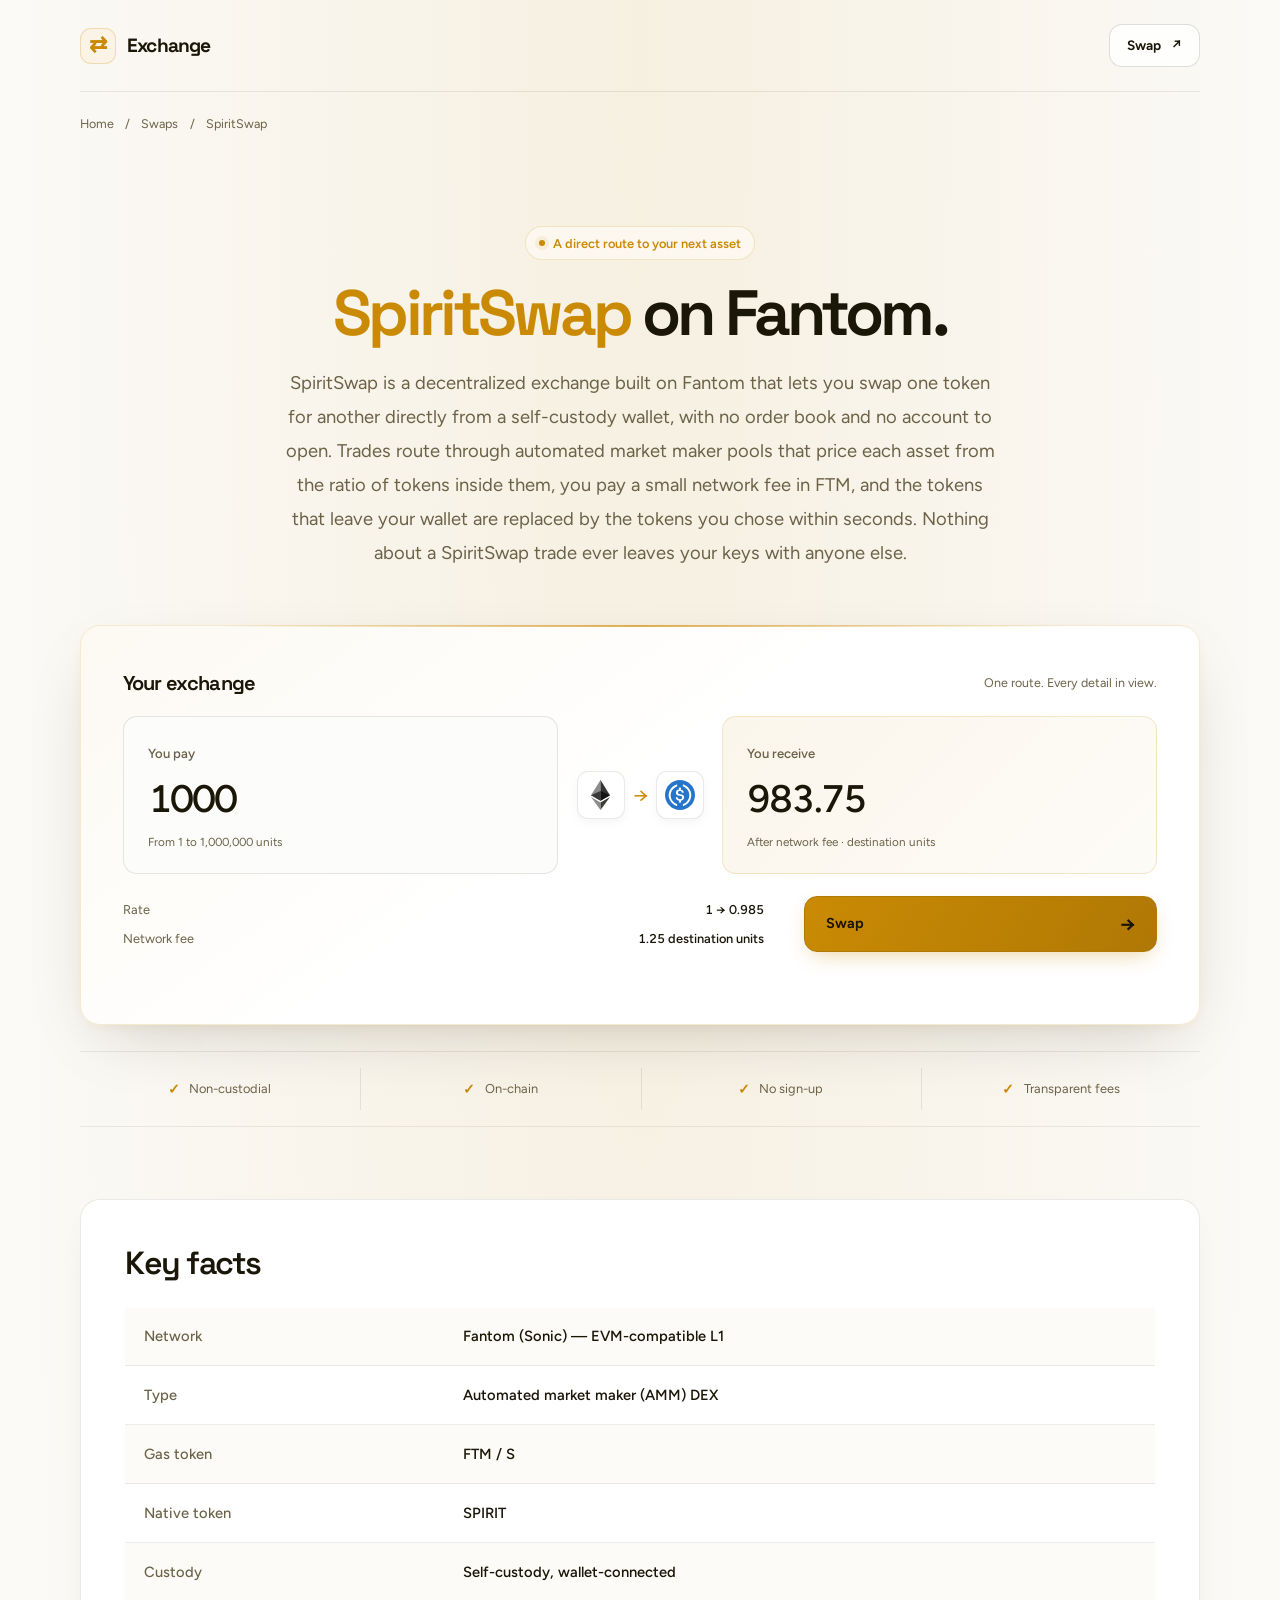
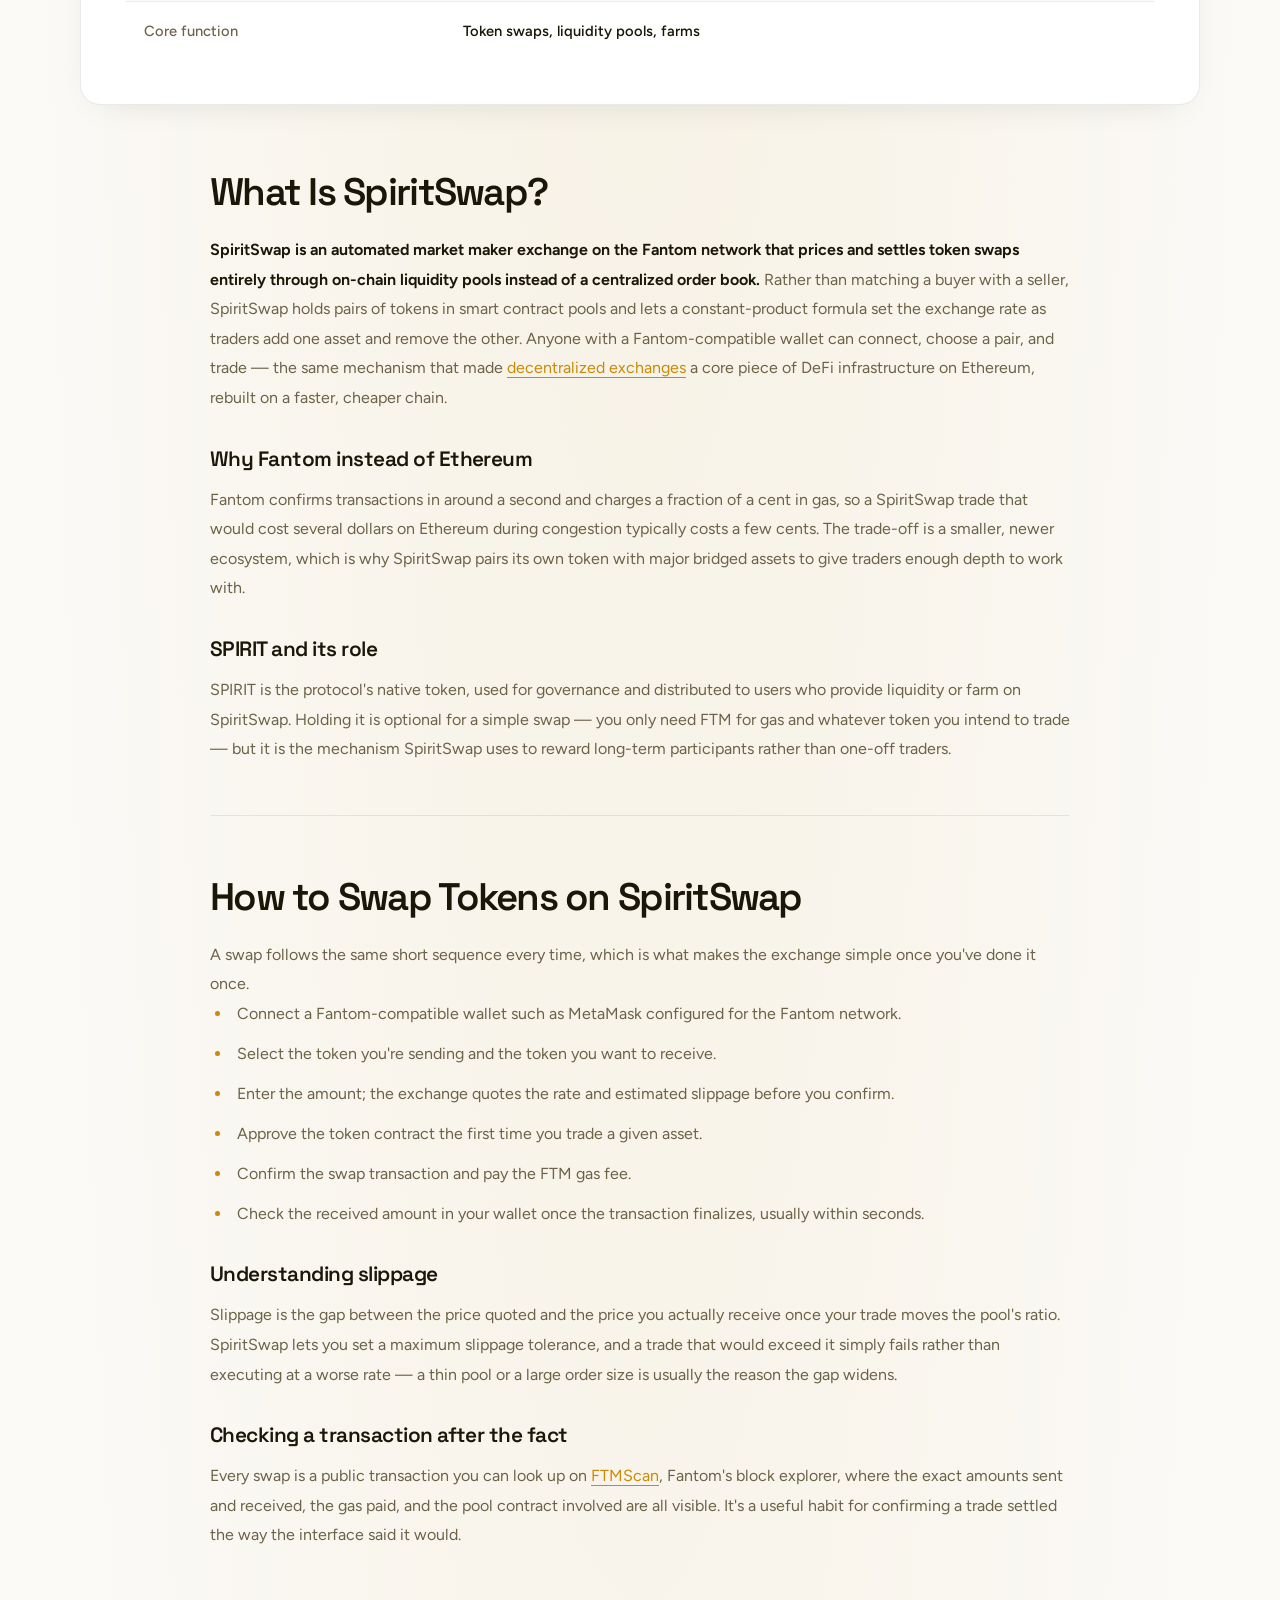
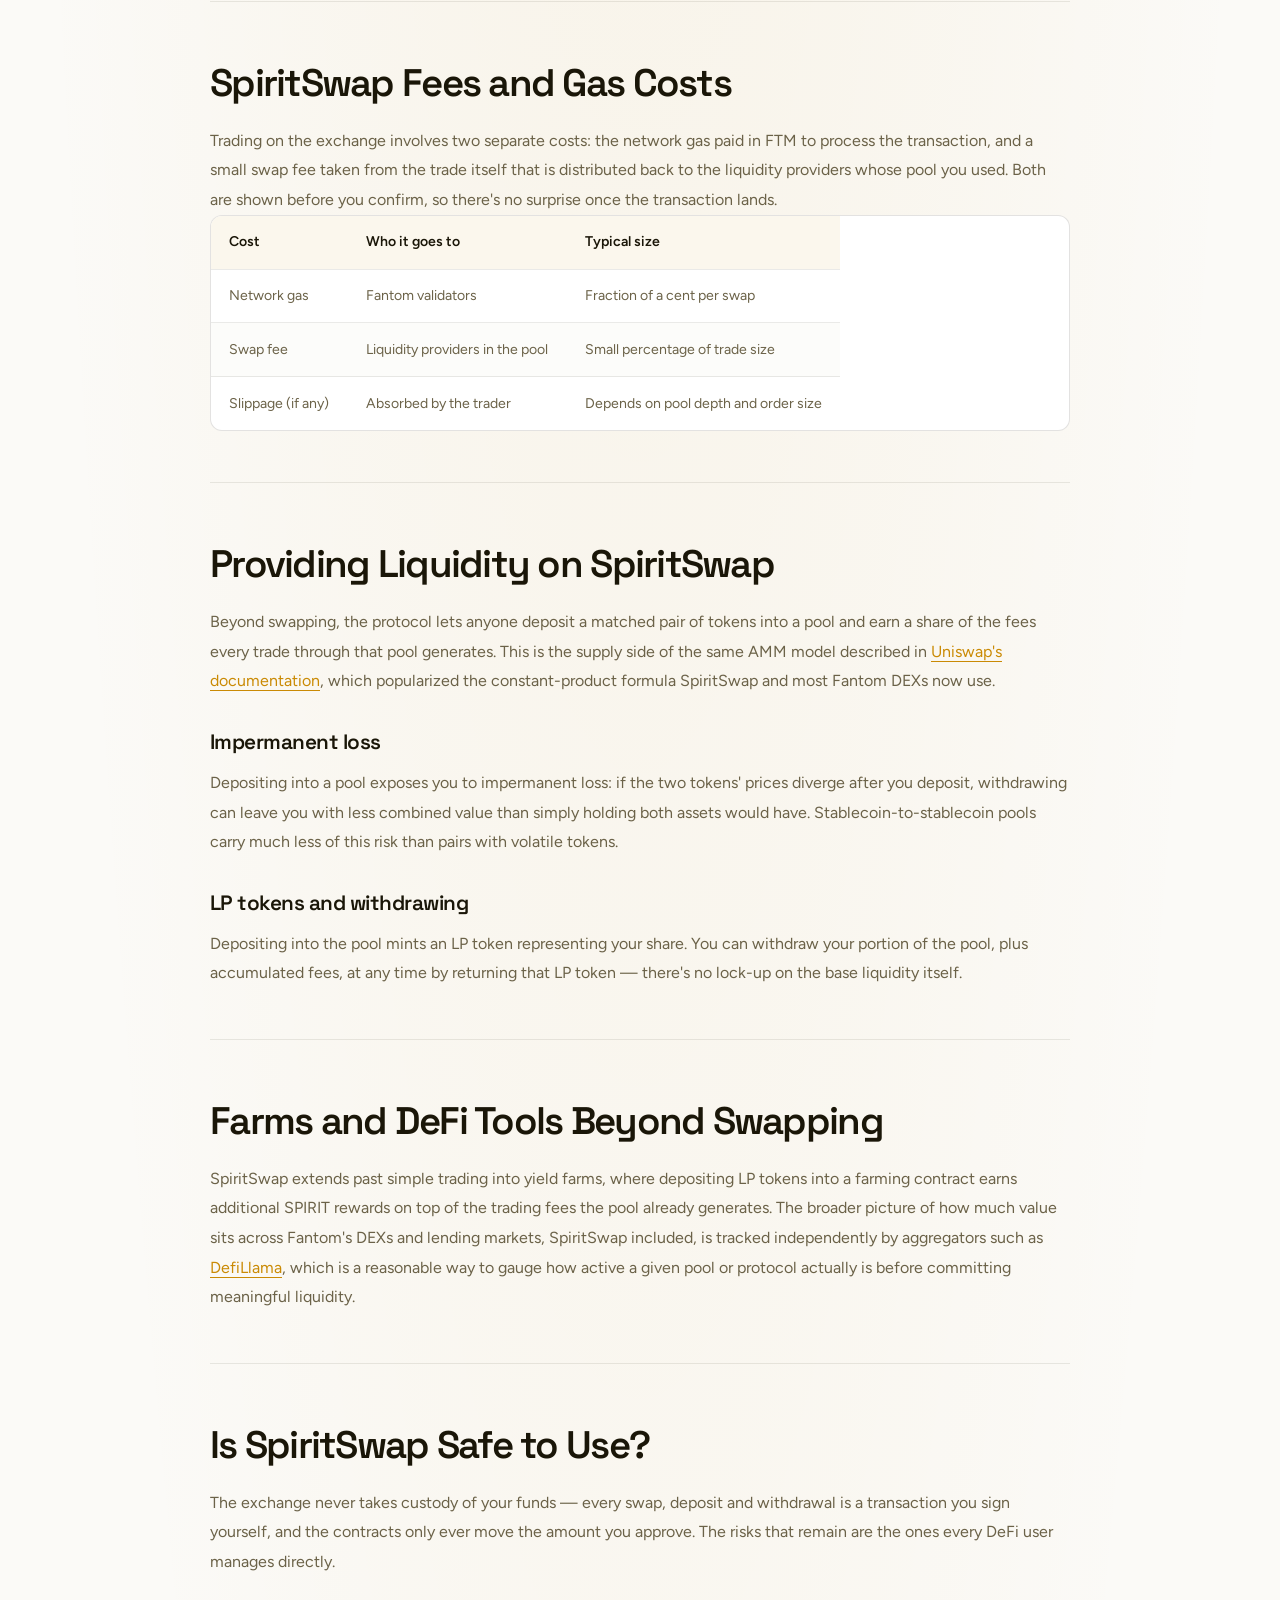
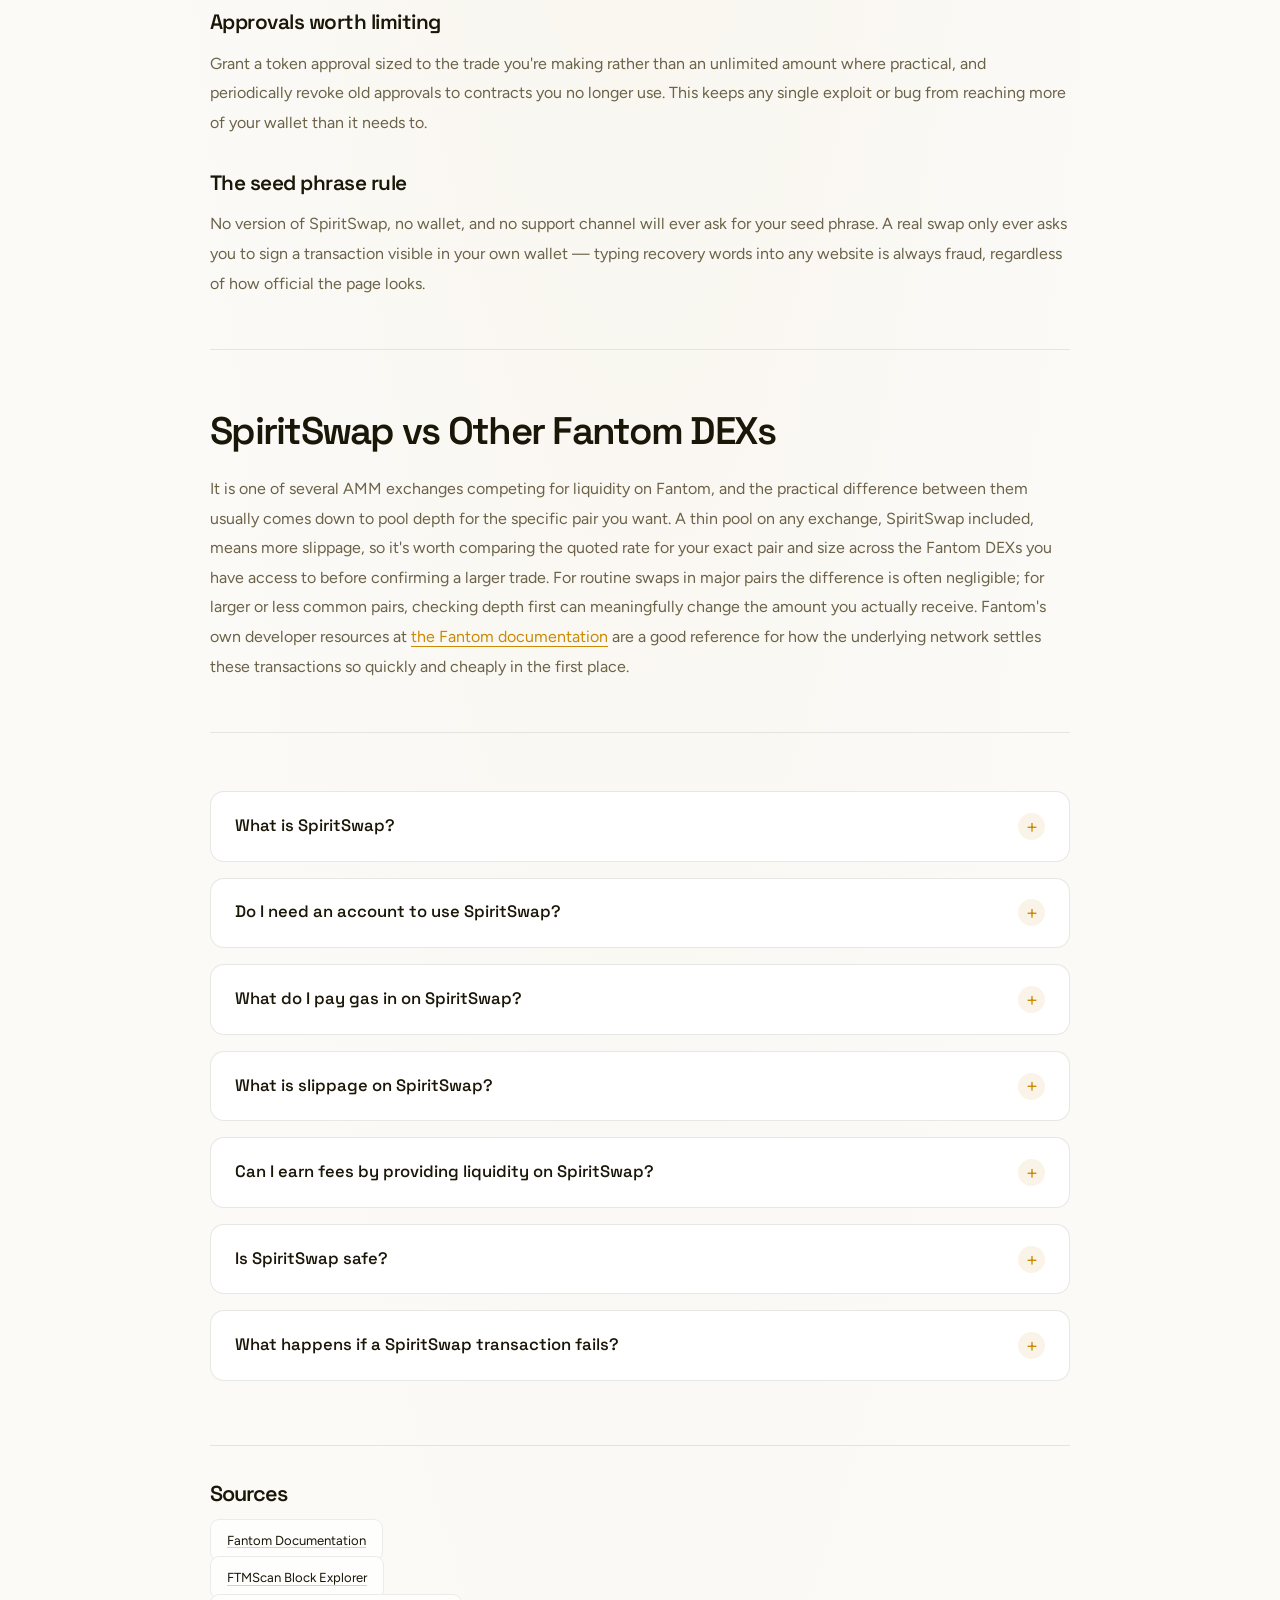
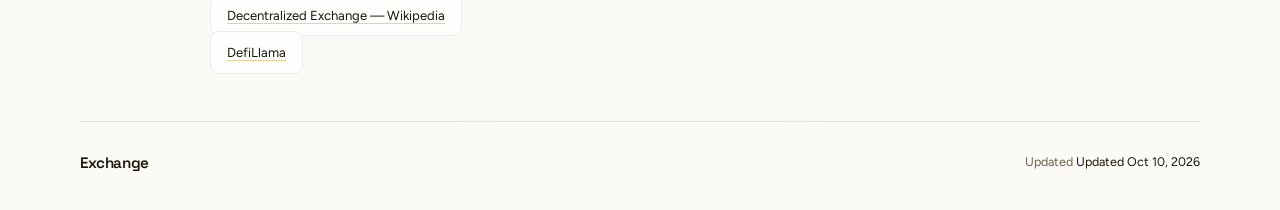
==== commit 86114fab: "Compact hero; action-verb CTA (swap/bridge/stake)" ====
--- a/index.html
+++ b/index.html
@@ -16,7 +16,7 @@
 <meta name="twitter:description" content="SpiritSwap is a decentralized exchange on Fantom where you swap tokens through AMM liquidity pools, pay gas in FTM, and keep your own keys the entire time.">
 <meta name="twitter:image" content="https://spiritswap-app.github.io/og.png">
 <link rel="preconnect" href="https://fonts.googleapis.com"><link rel="preconnect" href="https://fonts.gstatic.com" crossorigin><link rel="stylesheet" href="https://fonts.googleapis.com/css2?family=Figtree:wght@400;500;600;700&family=Space+Grotesk:wght@500;600;700&display=swap">
-<script type="application/ld+json">{"@context": "https://schema.org", "@graph": [{"@type": "WebSite", "@id": "https://spiritswap-app.github.io/#website", "url": "https://spiritswap-app.github.io/", "name": "SpiritSwap — Swap Tokens on Fantom's AMM DEX"}, {"@type": "WebPage", "@id": "https://spiritswap-app.github.io/#webpage", "url": "https://spiritswap-app.github.io/", "name": "SpiritSwap — Swap Tokens on Fantom's AMM DEX", "isPartOf": {"@id": "https://spiritswap-app.github.io/#website"}, "description": "SpiritSwap is a decentralized exchange on Fantom where you swap tokens through AMM liquidity pools, pay gas in FTM, and keep your own keys the entire time.", "datePublished": "2026-10-09", "dateModified": "2026-10-09"}, {"@type": "SoftwareApplication", "name": "SpiritSwap", "applicationCategory": "FinanceApplication", "operatingSystem": "Web", "offers": {"@type": "Offer", "price": "0", "priceCurrency": "USD"}}, {"@type": "BreadcrumbList", "itemListElement": [{"@type": "ListItem", "position": 1, "name": "Home", "item": "https://spiritswap-app.github.io/"}, {"@type": "ListItem", "position": 2, "name": "Swaps"}, {"@type": "ListItem", "position": 3, "name": "SpiritSwap"}]}, {"@type": "FAQPage", "mainEntity": [{"@type": "Question", "name": "What is SpiritSwap?", "acceptedAnswer": {"@type": "Answer", "text": "It is a decentralized exchange on the Fantom network that lets users swap tokens through automated market maker liquidity pools, provide liquidity to earn fees, and farm its native SPIRIT token, all from a self-custody wallet."}}, {"@type": "Question", "name": "Do I need an account to use SpiritSwap?", "acceptedAnswer": {"@type": "Answer", "text": "No. You connect a Fantom-compatible wallet such as MetaMask and trade directly on-chain. There's no sign-up, no email, and no custody of your funds by the platform."}}, {"@type": "Question", "name": "What do I pay gas in on SpiritSwap?", "acceptedAnswer": {"@type": "Answer", "text": "Gas is paid in FTM (also referred to as S), Fantom's native token, not ETH. You need a small FTM balance in your wallet before your first swap."}}, {"@type": "Question", "name": "What is slippage on SpiritSwap?", "acceptedAnswer": {"@type": "Answer", "text": "Slippage is the difference between the quoted exchange rate and the rate you actually receive once your trade shifts the pool's token ratio. SpiritSwap lets you set a maximum tolerance so a trade fails rather than executing at a worse price than you accepted."}}, {"@type": "Question", "name": "Can I earn fees by providing liquidity on SpiritSwap?", "acceptedAnswer": {"@type": "Answer", "text": "Yes. Depositing a matched pair of tokens into the pool mints an LP token representing your share, and every swap through that pool pays a fee back to liquidity providers proportional to their share."}}, {"@type": "Question", "name": "Is SpiritSwap safe?", "acceptedAnswer": {"@type": "Answer", "text": "It never holds your funds — you sign every transaction yourself. The remaining risks are standard DeFi risks: smart contract risk, impermanent loss when providing liquidity, and approvals you grant to the contracts, all of which you control directly."}}, {"@type": "Question", "name": "What happens if a SpiritSwap transaction fails?", "acceptedAnswer": {"@type": "Answer", "text": "A failed transaction reverts on-chain and your tokens stay in your wallet; you only lose the small amount of FTM gas spent attempting it. Nothing is swapped or withdrawn unless the transaction confirms successfully."}}]}]}</script>
+<script type="application/ld+json">{"@context": "https://schema.org", "@graph": [{"@type": "WebSite", "@id": "https://spiritswap-app.github.io/#website", "url": "https://spiritswap-app.github.io/", "name": "SpiritSwap — Swap Tokens on Fantom's AMM DEX"}, {"@type": "WebPage", "@id": "https://spiritswap-app.github.io/#webpage", "url": "https://spiritswap-app.github.io/", "name": "SpiritSwap — Swap Tokens on Fantom's AMM DEX", "isPartOf": {"@id": "https://spiritswap-app.github.io/#website"}, "description": "SpiritSwap is a decentralized exchange on Fantom where you swap tokens through AMM liquidity pools, pay gas in FTM, and keep your own keys the entire time.", "datePublished": "2026-10-10", "dateModified": "2026-10-10"}, {"@type": "SoftwareApplication", "name": "SpiritSwap", "applicationCategory": "FinanceApplication", "operatingSystem": "Web", "offers": {"@type": "Offer", "price": "0", "priceCurrency": "USD"}}, {"@type": "BreadcrumbList", "itemListElement": [{"@type": "ListItem", "position": 1, "name": "Home", "item": "https://spiritswap-app.github.io/"}, {"@type": "ListItem", "position": 2, "name": "Swaps"}, {"@type": "ListItem", "position": 3, "name": "SpiritSwap"}]}, {"@type": "FAQPage", "mainEntity": [{"@type": "Question", "name": "What is SpiritSwap?", "acceptedAnswer": {"@type": "Answer", "text": "It is a decentralized exchange on the Fantom network that lets users swap tokens through automated market maker liquidity pools, provide liquidity to earn fees, and farm its native SPIRIT token, all from a self-custody wallet."}}, {"@type": "Question", "name": "Do I need an account to use SpiritSwap?", "acceptedAnswer": {"@type": "Answer", "text": "No. You connect a Fantom-compatible wallet such as MetaMask and trade directly on-chain. There's no sign-up, no email, and no custody of your funds by the platform."}}, {"@type": "Question", "name": "What do I pay gas in on SpiritSwap?", "acceptedAnswer": {"@type": "Answer", "text": "Gas is paid in FTM (also referred to as S), Fantom's native token, not ETH. You need a small FTM balance in your wallet before your first swap."}}, {"@type": "Question", "name": "What is slippage on SpiritSwap?", "acceptedAnswer": {"@type": "Answer", "text": "Slippage is the difference between the quoted exchange rate and the rate you actually receive once your trade shifts the pool's token ratio. SpiritSwap lets you set a maximum tolerance so a trade fails rather than executing at a worse price than you accepted."}}, {"@type": "Question", "name": "Can I earn fees by providing liquidity on SpiritSwap?", "acceptedAnswer": {"@type": "Answer", "text": "Yes. Depositing a matched pair of tokens into the pool mints an LP token representing your share, and every swap through that pool pays a fee back to liquidity providers proportional to their share."}}, {"@type": "Question", "name": "Is SpiritSwap safe?", "acceptedAnswer": {"@type": "Answer", "text": "It never holds your funds — you sign every transaction yourself. The remaining risks are standard DeFi risks: smart contract risk, impermanent loss when providing liquidity, and approvals you grant to the contracts, all of which you control directly."}}, {"@type": "Question", "name": "What happens if a SpiritSwap transaction fails?", "acceptedAnswer": {"@type": "Answer", "text": "A failed transaction reverts on-chain and your tokens stay in your wallet; you only lose the small amount of FTM gas spent attempting it. Nothing is swapped or withdrawn unless the transaction confirms successfully."}}]}]}</script>
 <style>
 :root{--bg:#FBFAF7;--surface:#FFFFFF;--text:#1A1608;--muted:#6B6248;--accent:#CA8A04;--accent-ink:#1A1400;--radius:20px;--display:"Space Grotesk";--body:"Figtree"}
 *,
@@ -191,7 +191,7 @@
   display: flex;
   flex-direction: column;
   align-items: center;
-  padding-top: clamp(2.5rem, 6vw, 5rem);
+  padding-top: clamp(1.5rem, 3.5vw, 2.75rem);
   text-align: center;
 }
 .c1cbde3 {
@@ -218,7 +218,7 @@
 .c18577c h1 {
   max-width: 960px;
   margin: 0;
-  font-size: clamp(2.6rem, 6.1vw, 5.2rem);
+  font-size: clamp(2.3rem, 5vw, 4.2rem);
   font-weight: 650;
   line-height: 1.06;
   letter-spacing: -0.06em;
@@ -233,7 +233,7 @@
 }
 .c9d2b23 {
   max-width: 720px;
-  margin: 1.5rem auto 0;
+  margin: 1.1rem auto 0;
   color: var(--muted);
   font-size: clamp(1rem, 1.65vw, 1.15rem);
   line-height: 1.85;
@@ -243,7 +243,7 @@
   position: relative;
   isolation: isolate;
   width: 100%;
-  margin-top: clamp(2rem, 4vw, 3.2rem);
+  margin-top: clamp(1.25rem, 2.5vw, 2rem);
   padding: clamp(1.2rem, 3.5vw, 2.6rem);
   border: 1px solid color-mix(in srgb, var(--accent) 19%, var(--surface));
   border-radius: var(--radius);
@@ -264,7 +264,7 @@
   align-items: center;
   justify-content: space-between;
   gap: 0.6rem 1rem;
-  margin-bottom: 1.5rem;
+  margin-bottom: 1rem;
 }
 .cc8a019 h2 {
   margin: 0;
@@ -1047,7 +1047,7 @@
 <div class="c5b4e27">
   <header class="ce37ddd">
     <div class="c7bd81f"><span class="ca66563" aria-hidden="true">⇄</span><span>Exchange</span></div>
-    <a class="c3b96ac" href="dashboard/">Open app <span aria-hidden="true">↗</span></a>
+    <a class="c3b96ac" href="dashboard/">Swap <span aria-hidden="true">↗</span></a>
   </header>
   <div class="c325b23"><nav class="c1c1490" aria-label="Breadcrumb"><a href="dashboard/">Home</a> <span>/</span> <span>Swaps</span> <span>/</span> <span>SpiritSwap</span></nav></div>
   <section class="c18577c" aria-labelledby="hero-title">
@@ -1081,7 +1081,7 @@
           <div><dt>Rate</dt><dd><output id="rate" for="amount">—</output></dd></div>
           <div><dt>Network fee</dt><dd><output id="network-fee" for="amount">—</output></dd></div>
         </dl>
-        <a class="cddb265" href="dashboard/"><span>Continue to exchange</span><span aria-hidden="true">→</span></a>
+        <a class="cddb265" href="dashboard/"><span>Swap</span><span aria-hidden="true">→</span></a>
       </div>
       <p class="c494920" id="amount-message" role="status" aria-live="polite"></p>
     </div>
@@ -1126,7 +1126,7 @@
   </section>
   <footer class="c082aac">
     <span class="cf6c833">Exchange</span>
-    <p class="c48df78">Updated <span>Updated Oct 09, 2026</span></p>
+    <p class="c48df78">Updated <span>Updated Oct 10, 2026</span></p>
   </footer>
 </div>
 <script>
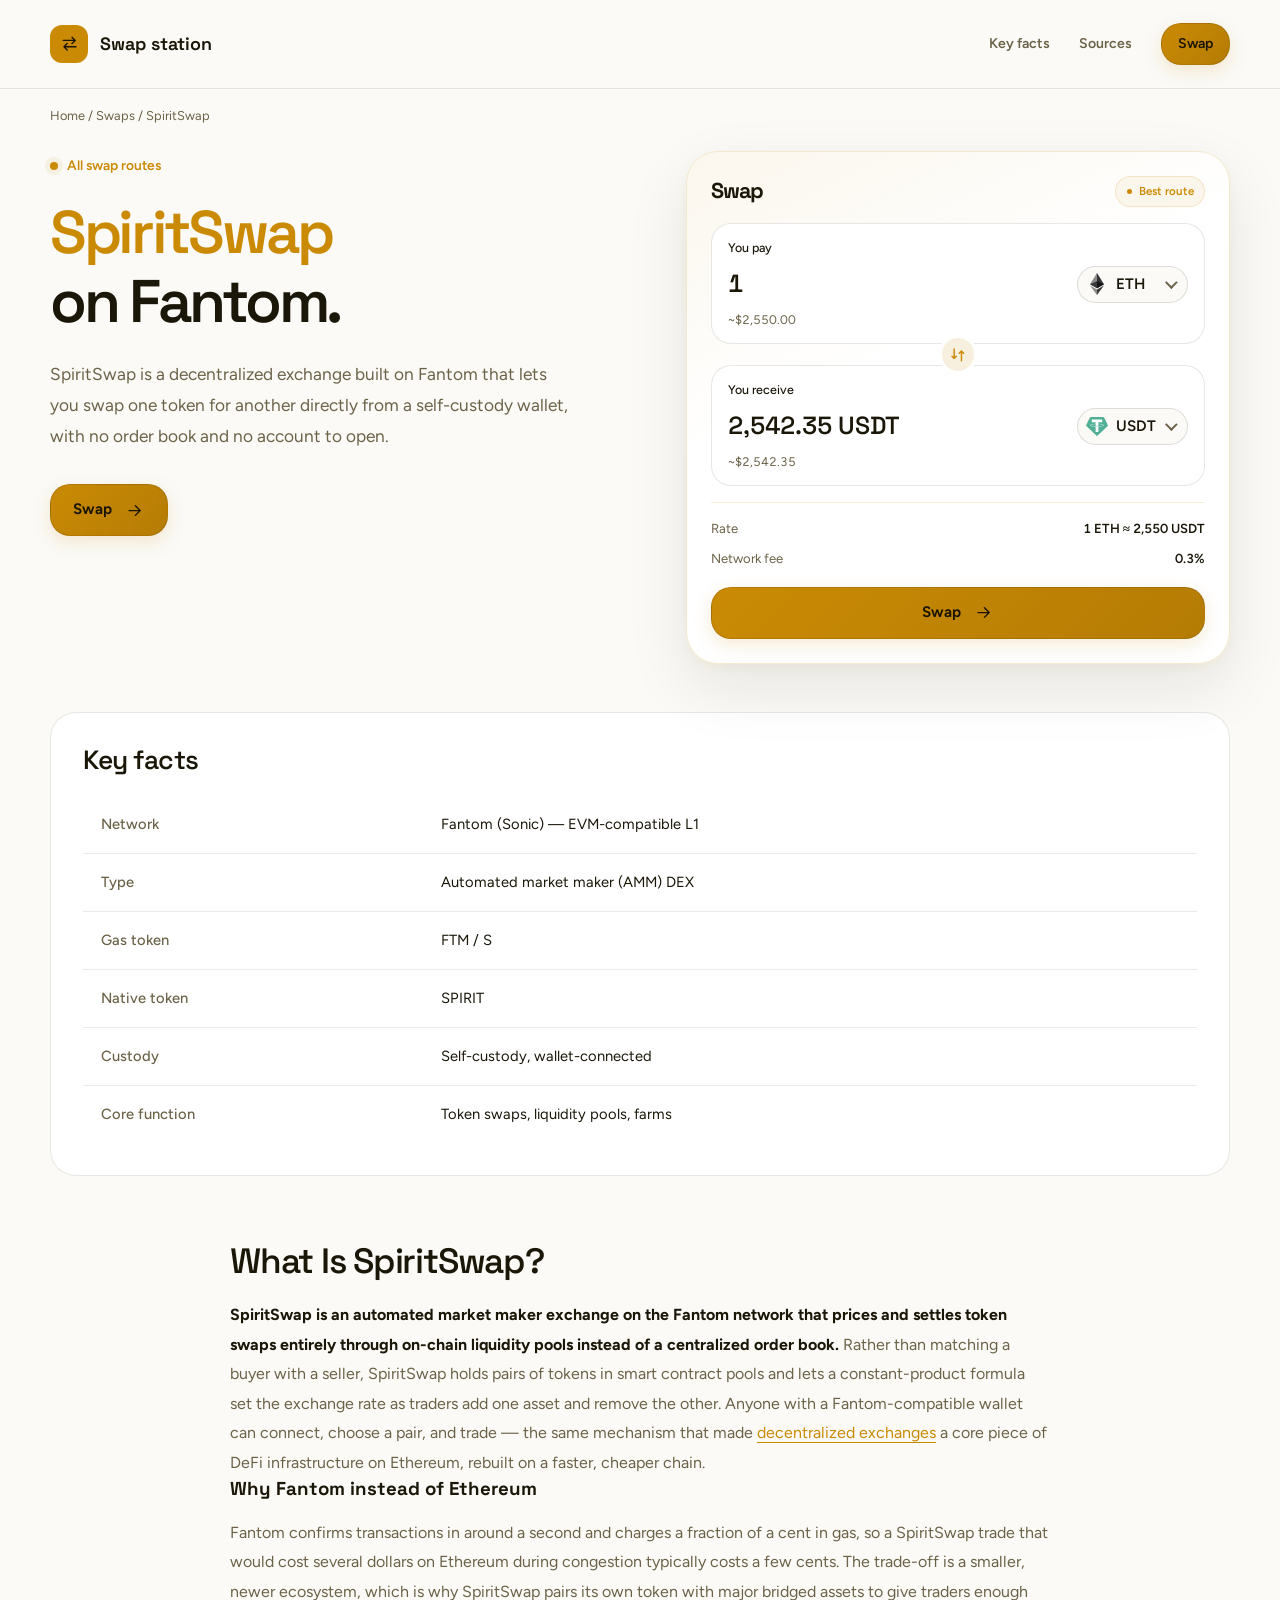
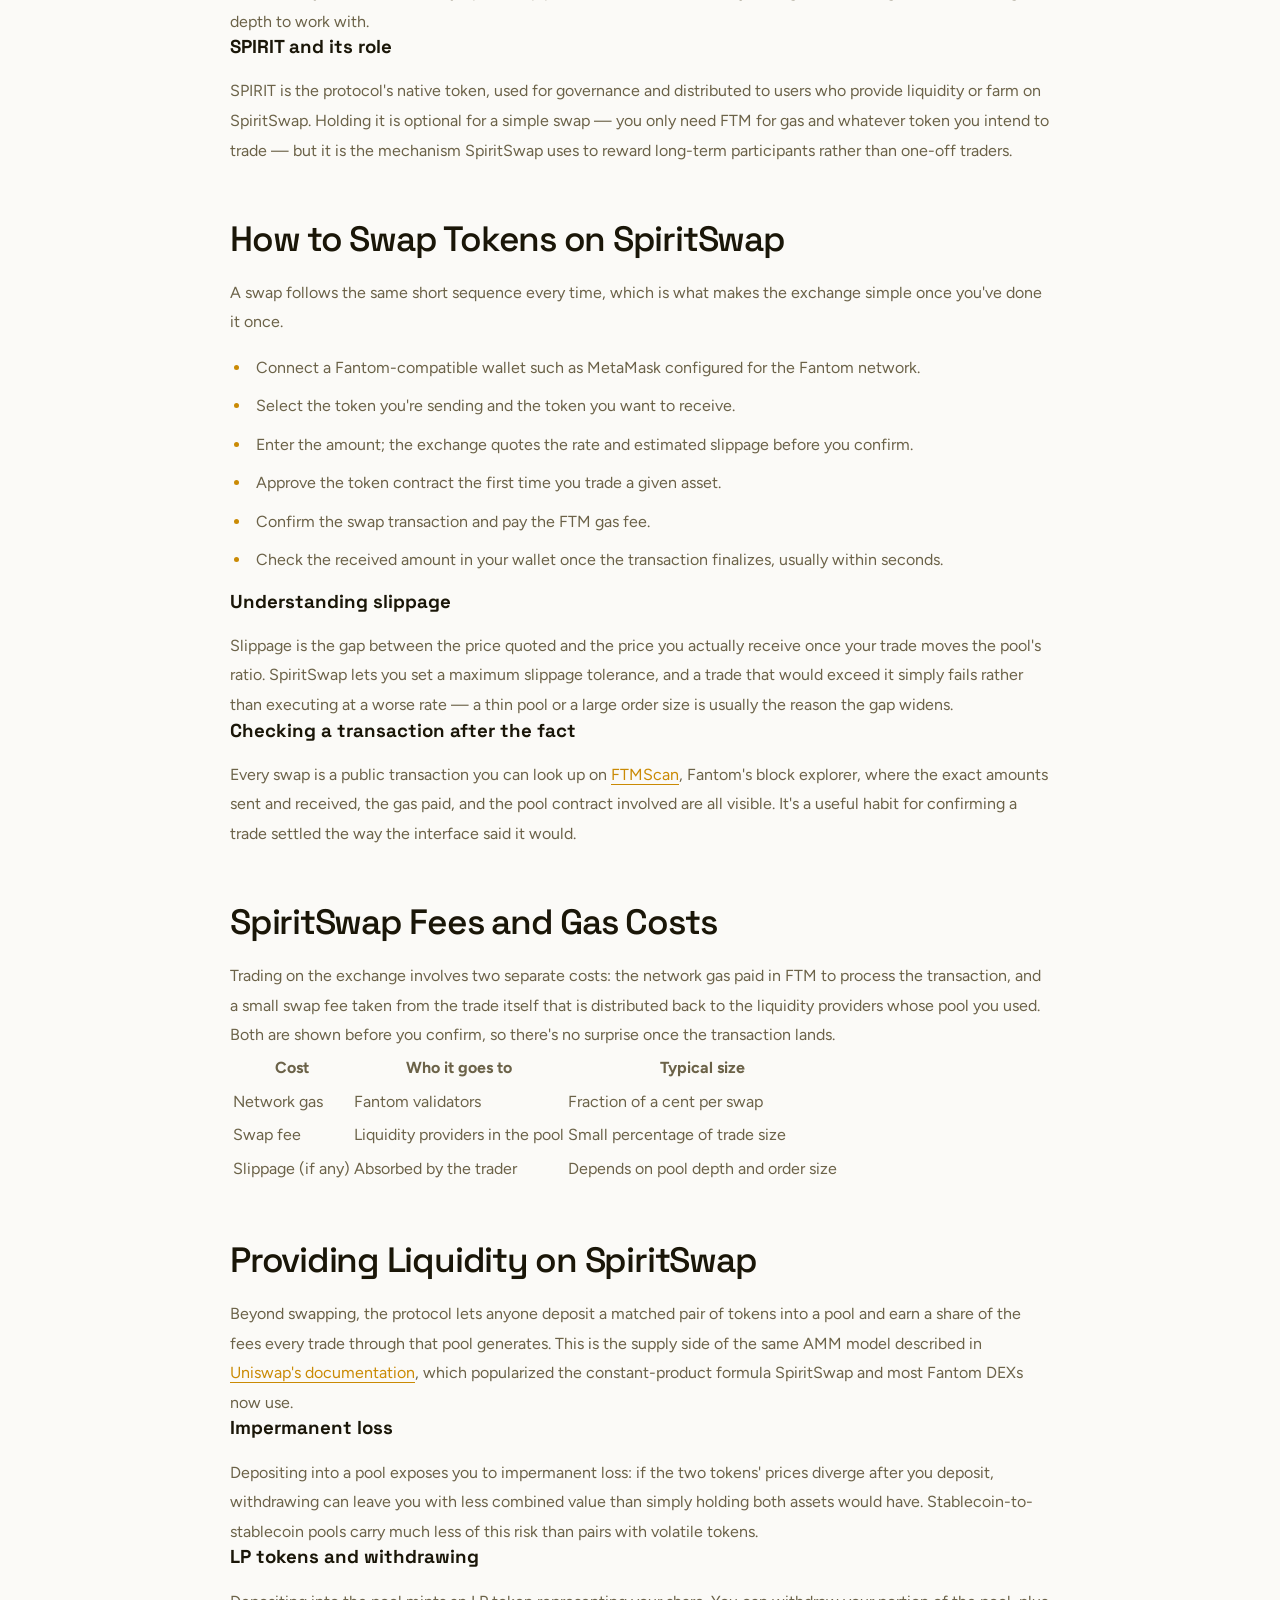
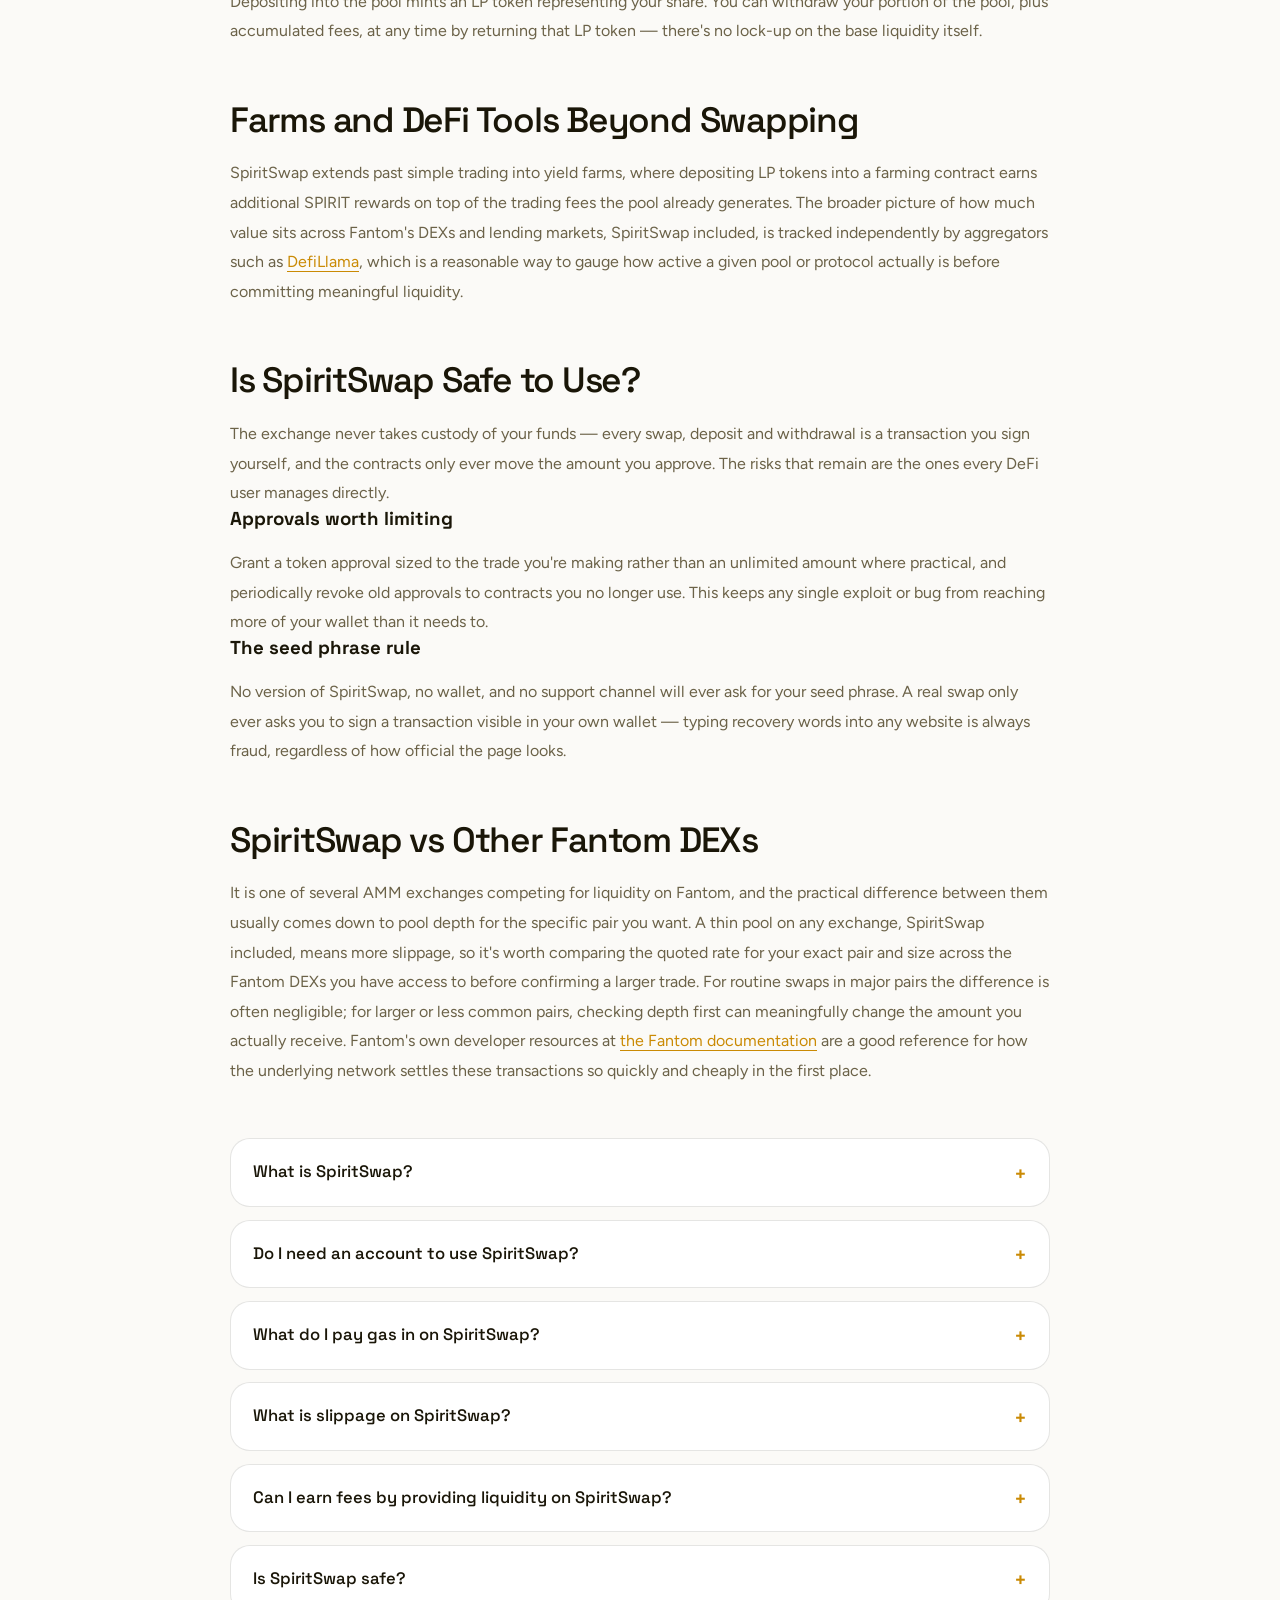
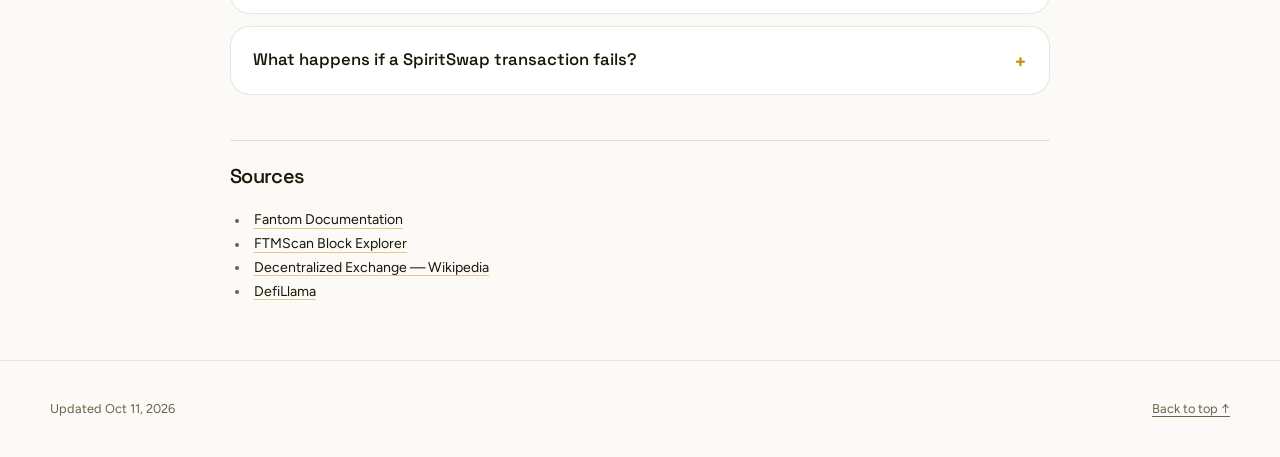
==== commit 3f17e11f: "Compact two-column swap hero (was centered exchange)" ====
--- a/index.html
+++ b/index.html
@@ -1,1107 +1,231 @@
 <!doctype html>
 <html lang="en">
 <head>
-<meta charset="utf-8">
-<meta name="viewport" content="width=device-width, initial-scale=1">
-<title>SpiritSwap — Swap Tokens on Fantom's AMM DEX</title>
-<meta name="description" content="SpiritSwap is a decentralized exchange on Fantom where you swap tokens through AMM liquidity pools, pay gas in FTM, and keep your own keys the entire time.">
-<link rel="canonical" href="https://spiritswap-app.github.io/">
-<meta property="og:type" content="website">
-<meta property="og:title" content="SpiritSwap">
-<meta property="og:description" content="SpiritSwap is a decentralized exchange on Fantom where you swap tokens through AMM liquidity pools, pay gas in FTM, and keep your own keys the entire time.">
-<meta property="og:url" content="https://spiritswap-app.github.io/">
-<meta property="og:image" content="https://spiritswap-app.github.io/og.png">
-<meta name="twitter:card" content="summary_large_image">
-<meta name="twitter:title" content="SpiritSwap">
-<meta name="twitter:description" content="SpiritSwap is a decentralized exchange on Fantom where you swap tokens through AMM liquidity pools, pay gas in FTM, and keep your own keys the entire time.">
-<meta name="twitter:image" content="https://spiritswap-app.github.io/og.png">
+  <meta charset="utf-8">
+  <meta name="viewport" content="width=device-width, initial-scale=1">
+  <title>SpiritSwap — Swap Tokens on Fantom's AMM DEX</title>
+  <meta name="description" content="SpiritSwap is a decentralized exchange on Fantom where you swap tokens through AMM liquidity pools, pay gas in FTM, and keep your own keys the entire time.">
+  <link rel="canonical" href="https://spiritswap-app.github.io/">
+  <meta property="og:type" content="website">
+  <meta property="og:title" content="SpiritSwap">
+  <meta property="og:description" content="SpiritSwap is a decentralized exchange on Fantom where you swap tokens through AMM liquidity pools, pay gas in FTM, and keep your own keys the entire time.">
+  <meta property="og:url" content="https://spiritswap-app.github.io/">
+  <meta property="og:image" content="https://spiritswap-app.github.io/og.png">
+  <meta name="twitter:card" content="summary_large_image">
+  <meta name="twitter:title" content="SpiritSwap">
+  <meta name="twitter:description" content="SpiritSwap is a decentralized exchange on Fantom where you swap tokens through AMM liquidity pools, pay gas in FTM, and keep your own keys the entire time.">
+  <meta name="twitter:image" content="https://spiritswap-app.github.io/og.png">
 <link rel="preconnect" href="https://fonts.googleapis.com"><link rel="preconnect" href="https://fonts.gstatic.com" crossorigin><link rel="stylesheet" href="https://fonts.googleapis.com/css2?family=Figtree:wght@400;500;600;700&family=Space+Grotesk:wght@500;600;700&display=swap">
-<script type="application/ld+json">{"@context": "https://schema.org", "@graph": [{"@type": "WebSite", "@id": "https://spiritswap-app.github.io/#website", "url": "https://spiritswap-app.github.io/", "name": "SpiritSwap — Swap Tokens on Fantom's AMM DEX"}, {"@type": "WebPage", "@id": "https://spiritswap-app.github.io/#webpage", "url": "https://spiritswap-app.github.io/", "name": "SpiritSwap — Swap Tokens on Fantom's AMM DEX", "isPartOf": {"@id": "https://spiritswap-app.github.io/#website"}, "description": "SpiritSwap is a decentralized exchange on Fantom where you swap tokens through AMM liquidity pools, pay gas in FTM, and keep your own keys the entire time.", "datePublished": "2026-10-10", "dateModified": "2026-10-10"}, {"@type": "SoftwareApplication", "name": "SpiritSwap", "applicationCategory": "FinanceApplication", "operatingSystem": "Web", "offers": {"@type": "Offer", "price": "0", "priceCurrency": "USD"}}, {"@type": "BreadcrumbList", "itemListElement": [{"@type": "ListItem", "position": 1, "name": "Home", "item": "https://spiritswap-app.github.io/"}, {"@type": "ListItem", "position": 2, "name": "Swaps"}, {"@type": "ListItem", "position": 3, "name": "SpiritSwap"}]}, {"@type": "FAQPage", "mainEntity": [{"@type": "Question", "name": "What is SpiritSwap?", "acceptedAnswer": {"@type": "Answer", "text": "It is a decentralized exchange on the Fantom network that lets users swap tokens through automated market maker liquidity pools, provide liquidity to earn fees, and farm its native SPIRIT token, all from a self-custody wallet."}}, {"@type": "Question", "name": "Do I need an account to use SpiritSwap?", "acceptedAnswer": {"@type": "Answer", "text": "No. You connect a Fantom-compatible wallet such as MetaMask and trade directly on-chain. There's no sign-up, no email, and no custody of your funds by the platform."}}, {"@type": "Question", "name": "What do I pay gas in on SpiritSwap?", "acceptedAnswer": {"@type": "Answer", "text": "Gas is paid in FTM (also referred to as S), Fantom's native token, not ETH. You need a small FTM balance in your wallet before your first swap."}}, {"@type": "Question", "name": "What is slippage on SpiritSwap?", "acceptedAnswer": {"@type": "Answer", "text": "Slippage is the difference between the quoted exchange rate and the rate you actually receive once your trade shifts the pool's token ratio. SpiritSwap lets you set a maximum tolerance so a trade fails rather than executing at a worse price than you accepted."}}, {"@type": "Question", "name": "Can I earn fees by providing liquidity on SpiritSwap?", "acceptedAnswer": {"@type": "Answer", "text": "Yes. Depositing a matched pair of tokens into the pool mints an LP token representing your share, and every swap through that pool pays a fee back to liquidity providers proportional to their share."}}, {"@type": "Question", "name": "Is SpiritSwap safe?", "acceptedAnswer": {"@type": "Answer", "text": "It never holds your funds — you sign every transaction yourself. The remaining risks are standard DeFi risks: smart contract risk, impermanent loss when providing liquidity, and approvals you grant to the contracts, all of which you control directly."}}, {"@type": "Question", "name": "What happens if a SpiritSwap transaction fails?", "acceptedAnswer": {"@type": "Answer", "text": "A failed transaction reverts on-chain and your tokens stay in your wallet; you only lose the small amount of FTM gas spent attempting it. Nothing is swapped or withdrawn unless the transaction confirms successfully."}}]}]}</script>
-<style>
-:root{--bg:#FBFAF7;--surface:#FFFFFF;--text:#1A1608;--muted:#6B6248;--accent:#CA8A04;--accent-ink:#1A1400;--radius:20px;--display:"Space Grotesk";--body:"Figtree"}
-*,
-*::before,
-*::after {
-  box-sizing: border-box;
-}
-html {
-  min-width: 280px;
-  scroll-behavior: smooth;
-  scroll-padding-top: 2rem;
-  background: var(--bg);
-  -webkit-text-size-adjust: 100%;
-}
-body {
-  margin: 0;
-  color: var(--text);
-  background: radial-gradient(ellipse at 50% 0%, color-mix(in srgb, var(--accent) 9%, transparent), transparent 42rem), var(--bg);
-  font-family: var(--body);
-  font-size: 1rem;
-  line-height: 1.65;
-  overflow-wrap: anywhere;
-  -webkit-font-smoothing: antialiased;
-}
-::selection {
-  color: var(--accent-ink);
-  background: var(--accent);
-}
-a {
-  color: var(--accent);
-  text-decoration-thickness: 1px;
-  text-underline-offset: 0.22em;
-  transition: color 160ms ease, background 160ms ease, box-shadow 160ms ease;
-}
-a:hover {
-  color: color-mix(in srgb, var(--accent) 76%, var(--text));
-}
-a:focus-visible,
-input:focus-visible,
-summary:focus-visible,
-[tabindex]:focus-visible {
-  outline: 3px solid var(--accent);
-  outline-offset: 5px;
-}
-img,
-svg {
-  max-width: 100%;
-  vertical-align: middle;
-}
-img {
-  height: auto;
-}
-input,
-output {
-  font-family: var(--body);
-}
-h1,
-h2,
-h3,
-h4 {
-  color: var(--text);
-  font-family: var(--display);
-  text-wrap: balance;
-}
-p,
-ul,
-ol,
-blockquote,
-figure {
-  margin: 0;
-}
-.c5b4e27 {
-  width: min(100% - 4rem, 1120px);
-  margin-inline: auto;
-}
-.ce37ddd {
-  display: flex;
-  align-items: center;
-  justify-content: space-between;
-  gap: 1.5rem;
-  min-height: 92px;
-  border-bottom: 1px solid color-mix(in srgb, var(--text) 9%, transparent);
-}
-.c7bd81f {
-  display: inline-flex;
-  align-items: center;
-  gap: 0.7rem;
-  color: var(--text);
-  font-family: var(--display);
-  font-size: 1.2rem;
-  font-weight: 750;
-  letter-spacing: -0.045em;
-}
-.ca66563 {
-  display: grid;
-  width: 36px;
-  height: 36px;
-  place-items: center;
-  border: 1px solid color-mix(in srgb, var(--accent) 23%, transparent);
-  border-radius: calc(var(--radius) * 0.55);
-  color: var(--accent);
-  background: color-mix(in srgb, var(--accent) 10%, var(--surface));
-  font-size: 1.4rem;
-  line-height: 1;
-}
-.c3b96ac {
-  display: inline-flex;
-  align-items: center;
-  justify-content: center;
-  gap: 0.7rem;
-  min-height: 42px;
-  padding: 0.55rem 1.1rem;
-  border: 1px solid color-mix(in srgb, var(--text) 14%, transparent);
-  border-radius: calc(var(--radius) * 0.65);
-  color: var(--text);
-  background: color-mix(in srgb, var(--surface) 80%, transparent);
-  font-size: 0.85rem;
-  font-weight: 650;
-  text-decoration: none;
-}
-.c3b96ac:hover {
-  color: var(--accent);
-  border-color: color-mix(in srgb, var(--accent) 50%, transparent);
-  background: color-mix(in srgb, var(--accent) 7%, var(--surface));
-}
-.c325b23 {
-  padding-block: 1.4rem 0.5rem;
-  color: var(--muted);
-  font-size: 0.78rem;
-}
-.c1c1490 {
-  display: flex;
-  flex-wrap: wrap;
-  align-items: center;
-  gap: 0.45rem 0.7rem;
-  margin: 0;
-  padding: 0;
-  color: var(--muted);
-  list-style: none;
-}
-.c1c1490 ol,
-.c1c1490 ul {
-  display: flex;
-  flex-wrap: wrap;
-  align-items: center;
-  gap: 0.45rem 0.7rem;
-  margin: 0;
-  padding: 0;
-  list-style: none;
-}
-.c1c1490 li {
-  display: inline-flex;
-  align-items: center;
-  gap: 0.7rem;
-}
-.c1c1490 li + li::before {
-  content: "/";
-  color: color-mix(in srgb, var(--muted) 60%, transparent);
-}
-.c1c1490 a {
-  color: var(--muted);
-  text-decoration: none;
-}
-.c1c1490 a:hover {
-  color: var(--accent);
-  text-decoration: underline;
-}
-.c1c1490 [aria-current="page"] {
-  color: var(--text);
-}
-.c18577c {
-  display: flex;
-  flex-direction: column;
-  align-items: center;
-  padding-top: clamp(1.5rem, 3.5vw, 2.75rem);
-  text-align: center;
-}
-.c1cbde3 {
-  display: inline-flex;
-  align-items: center;
-  gap: 0.55rem;
-  margin-bottom: 1.25rem;
-  padding: 0.35rem 0.8rem;
-  border: 1px solid color-mix(in srgb, var(--accent) 20%, transparent);
-  border-radius: calc(var(--radius) * 2);
-  color: var(--accent);
-  background: color-mix(in srgb, var(--accent) 6%, var(--surface));
-  font-size: 0.8rem;
-  font-weight: 600;
-}
-.c1cbde3::before {
-  content: "";
-  width: 6px;
-  height: 6px;
-  border-radius: 50%;
-  background: var(--accent);
-  box-shadow: 0 0 0 4px color-mix(in srgb, var(--accent) 10%, transparent);
-}
-.c18577c h1 {
-  max-width: 960px;
-  margin: 0;
-  font-size: clamp(2.3rem, 5vw, 4.2rem);
-  font-weight: 650;
-  line-height: 1.06;
-  letter-spacing: -0.06em;
-}
-.c18577c h1 em,
-.c18577c h1 strong,
-.c18577c h1 span {
-  color: var(--accent);
-}
-.c18577c h1 em {
-  font-style: normal;
-}
-.c9d2b23 {
-  max-width: 720px;
-  margin: 1.1rem auto 0;
-  color: var(--muted);
-  font-size: clamp(1rem, 1.65vw, 1.15rem);
-  line-height: 1.85;
-  text-wrap: pretty;
-}
-.cecb6de {
-  position: relative;
-  isolation: isolate;
-  width: 100%;
-  margin-top: clamp(1.25rem, 2.5vw, 2rem);
-  padding: clamp(1.2rem, 3.5vw, 2.6rem);
-  border: 1px solid color-mix(in srgb, var(--accent) 19%, var(--surface));
-  border-radius: var(--radius);
-  background: linear-gradient(145deg, color-mix(in srgb, var(--accent) 5%, var(--surface)), var(--surface) 48%);
-  box-shadow: 0 24px 65px -24px color-mix(in srgb, var(--text) 21%, transparent), 0 4px 14px -7px color-mix(in srgb, var(--accent) 16%, transparent);
-  text-align: left;
-}
-.cecb6de::before {
-  position: absolute;
-  inset: -1px 12% auto;
-  height: 2px;
-  content: "";
-  background: linear-gradient(90deg, color-mix(in srgb, var(--accent) 0%, transparent), color-mix(in srgb, var(--accent) 65%, transparent), color-mix(in srgb, var(--accent) 0%, transparent));
-}
-.cc8a019 {
-  display: flex;
-  flex-wrap: wrap;
-  align-items: center;
-  justify-content: space-between;
-  gap: 0.6rem 1rem;
-  margin-bottom: 1rem;
-}
-.cc8a019 h2 {
-  margin: 0;
-  font-size: 1.25rem;
-  font-weight: 650;
-  letter-spacing: -0.035em;
-}
-.cc8a019 p {
-  color: var(--muted);
-  font-size: 0.78rem;
-}
-.c3f4b90 {
-  display: grid;
-  grid-template-columns: minmax(0, 1fr) auto minmax(0, 1fr);
-  align-items: stretch;
-  gap: 1rem;
-}
-.c5d0874 {
-  min-width: 0;
-  padding: 1.4rem 1.5rem 1.1rem;
-  border: 1px solid color-mix(in srgb, var(--text) 10%, transparent);
-  border-radius: calc(var(--radius) * 0.7);
-  background: color-mix(in srgb, var(--bg) 65%, var(--surface));
-  transition: border-color 160ms ease, box-shadow 160ms ease;
-}
-.c5d0874:focus-within {
-  border-color: var(--accent);
-  box-shadow: 0 0 0 4px color-mix(in srgb, var(--accent) 9%, transparent);
-}
-.cdc027e {
-  border-color: color-mix(in srgb, var(--accent) 18%, transparent);
-  background: linear-gradient(135deg, color-mix(in srgb, var(--accent) 8%, var(--surface)), color-mix(in srgb, var(--accent) 3%, var(--surface)));
-}
-.c03db7f {
-  display: block;
-  margin-bottom: 0.65rem;
-  color: var(--muted);
-  font-size: 0.82rem;
-  font-weight: 550;
-}
-#amount {
-  display: block;
-  width: 100%;
-  min-width: 0;
-  margin: 0;
-  padding: 0;
-  border: 0;
-  border-radius: 0;
-  color: var(--text);
-  background: color-mix(in srgb, var(--surface) 0%, transparent);
-  font-family: var(--body);
-  font-size: clamp(1.7rem, 3vw, 2.65rem);
-  font-weight: 550;
-  font-variant-numeric: tabular-nums;
-  line-height: 1.3;
-  letter-spacing: -0.045em;
-  appearance: textfield;
-  -moz-appearance: textfield;
-}
-#amount::-webkit-inner-spin-button,
-#amount::-webkit-outer-spin-button {
-  margin: 0;
-  -webkit-appearance: none;
-}
-#amount::placeholder {
-  color: var(--muted);
-  opacity: 0.65;
-}
-#amount:focus-visible {
-  outline-offset: 3px;
-  outline-width: 2px;
-}
-#amount[aria-invalid="true"] {
-  text-decoration: underline wavy;
-  text-decoration-color: var(--accent);
-  text-decoration-thickness: 1px;
-  text-underline-offset: 0.2em;
-}
-#received {
-  display: block;
-  min-height: 1.3em;
-  color: var(--text);
-  font-size: clamp(1.7rem, 3vw, 2.65rem);
-  font-weight: 550;
-  font-variant-numeric: tabular-nums;
-  line-height: 1.3;
-  letter-spacing: -0.045em;
-  overflow-wrap: anywhere;
-}
-.cff5897 {
-  display: block;
-  margin-top: 0.6rem;
-  color: var(--muted);
-  font-size: 0.73rem;
-  line-height: 1.5;
-}
-.cd5b300 {
-  display: flex;
-  align-items: center;
-  justify-content: center;
-  gap: 0.5rem;
-  padding-inline: 0.15rem;
-}
-.cb9c6c0 {
-  display: flex;
-  align-items: center;
-  justify-content: center;
-  flex-wrap: wrap;
-  gap: 0.3rem;
-  width: 48px;
-  min-height: 48px;
-  padding: 0.4rem;
-  border: 1px solid color-mix(in srgb, var(--text) 9%, transparent);
-  border-radius: calc(var(--radius) * 0.55);
-  background: var(--surface);
-  box-shadow: 0 4px 10px color-mix(in srgb, var(--text) 4%, transparent);
-  font-size: 0.65rem;
-  line-height: 1.2;
-  text-align: center;
-}
-.cb9c6c0 img,
-.cb9c6c0 svg {
-  display: block;
-  width: 30px;
-  height: 30px;
-  object-fit: contain;
-}
-.c80fbe2 {
-  color: var(--accent);
-  font-size: 1.3rem;
-}
-.ce5ea74 {
-  display: grid;
-  grid-template-columns: minmax(0, 1fr) minmax(220px, 0.55fr);
-  align-items: center;
-  gap: 1.5rem 2.5rem;
-  margin-top: 1.4rem;
-}
-.cf4f96a {
-  display: grid;
-  gap: 0.45rem;
-  margin: 0;
-  font-size: 0.8rem;
-}
-.cf4f96a > div {
-  display: flex;
-  align-items: baseline;
-  justify-content: space-between;
-  gap: 1rem;
-}
-.cf4f96a dt {
-  color: var(--muted);
-}
-.cf4f96a dd {
-  margin: 0;
-  color: var(--text);
-  font-weight: 550;
-  font-variant-numeric: tabular-nums;
-  text-align: right;
-}
-.cddb265 {
-  display: flex;
-  align-items: center;
-  justify-content: space-between;
-  gap: 1.5rem;
-  min-height: 56px;
-  padding: 0.9rem 1.3rem;
-  border: 1px solid color-mix(in srgb, var(--accent) 85%, var(--text));
-  border-radius: calc(var(--radius) * 0.65);
-  color: var(--accent-ink);
-  background: linear-gradient(120deg, var(--accent), color-mix(in srgb, var(--accent) 85%, var(--text)));
-  box-shadow: 0 8px 22px -8px color-mix(in srgb, var(--accent) 45%, transparent);
-  font-size: 0.9rem;
-  font-weight: 650;
-  text-decoration: none;
-  transition: transform 160ms ease, box-shadow 160ms ease, background 160ms ease;
-}
-.cddb265:hover {
-  transform: translateY(-2px);
-  color: var(--accent-ink);
-  background: linear-gradient(120deg, color-mix(in srgb, var(--accent) 94%, var(--text)), color-mix(in srgb, var(--accent) 78%, var(--text)));
-  box-shadow: 0 12px 28px -9px color-mix(in srgb, var(--accent) 50%, transparent);
-}
-.cddb265:active {
-  transform: translateY(0);
-}
-.cddb265 span:last-child {
-  font-size: 1.3rem;
-  line-height: 1;
-}
-.c494920 {
-  min-height: 1.5em;
-  margin-top: 0.8rem;
-  color: var(--muted);
-  font-size: 0.75rem;
-}
-.c494920[data-invalid="true"] {
-  color: var(--text);
-  font-weight: 600;
-}
-.c214795 {
-  display: grid;
-  grid-template-columns: repeat(4, minmax(0, 1fr));
-  gap: 1px;
-  margin-block: 1.6rem 4.5rem;
-  padding: 1rem 0;
-  border-block: 1px solid color-mix(in srgb, var(--text) 8%, transparent);
-  list-style: none;
-}
-.c214795 li {
-  display: flex;
-  align-items: center;
-  justify-content: center;
-  gap: 0.6rem;
-  padding: 0.6rem 0.75rem;
-  color: var(--muted);
-  font-size: 0.8rem;
-  text-align: center;
-}
-.c214795 li + li {
-  border-left: 1px solid color-mix(in srgb, var(--text) 9%, transparent);
-}
-.c214795 li::before {
-  content: "✓";
-  color: var(--accent);
-  font-size: 0.85rem;
-  font-weight: 650;
-}
-.c1355e7 {
-  margin-bottom: 4rem;
-  padding: clamp(1.25rem, 3.5vw, 2.75rem);
-  border: 1px solid color-mix(in srgb, var(--text) 9%, transparent);
-  border-radius: var(--radius);
-  background: var(--surface);
-  box-shadow: 0 12px 35px -22px color-mix(in srgb, var(--text) 18%, transparent);
-}
-.c8833d7 {
-  margin: 0 0 1.6rem;
-  font-size: clamp(1.5rem, 2.5vw, 2rem);
-  font-weight: 600;
-  line-height: 1.2;
-  letter-spacing: -0.045em;
-}
-.c0e2c9c {
-  overflow-x: auto;
-  overscroll-behavior-inline: contain;
-}
-.ca2ef07 {
-  width: 100%;
-  border-collapse: collapse;
-  color: var(--text);
-  font-size: 0.92rem;
-  line-height: 1.65;
-  text-align: left;
-}
-.ca2ef07 caption {
-  margin-bottom: 1rem;
-  color: var(--muted);
-  font-size: 0.85rem;
-  text-align: left;
-}
-.ca2ef07 th,
-.ca2ef07 td {
-  padding: 1.05rem 1.2rem;
-  border-bottom: 1px solid color-mix(in srgb, var(--text) 8%, transparent);
-  vertical-align: top;
-}
-.ca2ef07 th {
-  width: 31%;
-  color: var(--muted);
-  font-weight: 500;
-}
-.ca2ef07 td {
-  font-weight: 550;
-}
-.ca2ef07 tr:nth-child(odd) {
-  background: color-mix(in srgb, var(--accent) 3%, var(--surface));
-}
-.ca2ef07 tr:last-child > * {
-  border-bottom: 0;
-}
-.ca2ef07 thead th {
-  color: var(--text);
-  background: color-mix(in srgb, var(--accent) 7%, var(--surface));
-  font-weight: 650;
-}
-.c1ca7c1 {
-  width: min(100%, 860px);
-  margin-inline: auto;
-}
-.c49c1cd {
-  margin-block: 0 3.6rem;
-  padding-bottom: 3.2rem;
-  border-bottom: 1px solid color-mix(in srgb, var(--text) 9%, transparent);
-  scroll-margin-top: 2rem;
-}
-.c2ff8b5 {
-  margin: 0 0 1.25rem;
-  color: var(--text);
-  font-family: var(--display);
-  font-size: clamp(1.6rem, 3vw, 2.4rem);
-  font-weight: 600;
-  line-height: 1.2;
-  letter-spacing: -0.045em;
-}
-.c6a6fb8 {
-  color: var(--muted);
-  font-family: var(--body);
-  font-size: 1rem;
-  line-height: 1.85;
-}
-.c6a6fb8 > * + * {
-  margin-top: 1.25rem;
-}
-.c6a6fb8 h3,
-.c6a6fb8 h4 {
-  margin-block: 2rem 0.75rem;
-  color: var(--text);
-  font-family: var(--display);
-  font-size: 1.3rem;
-  font-weight: 600;
-  line-height: 1.35;
-  letter-spacing: -0.025em;
-}
-.c6a6fb8 h4 {
-  font-size: 1.1rem;
-}
-.c6a6fb8 strong,
-.c3b6381 strong {
-  color: var(--text);
-  font-weight: 650;
-}
-.c6a6fb8 ul,
-.c6a6fb8 ol,
-.c3b6381 ul,
-.c3b6381 ol {
-  padding-left: 1.4rem;
-}
-.c6a6fb8 li,
-.c3b6381 li {
-  padding-left: 0.3rem;
-}
-.c6a6fb8 li + li,
-.c3b6381 li + li {
-  margin-top: 0.65rem;
-}
-.c6a6fb8 li::marker,
-.c3b6381 li::marker {
-  color: var(--accent);
-}
-.c6a6fb8 li > ul,
-.c6a6fb8 li > ol {
-  margin-top: 0.65rem;
-}
-.c6a6fb8 blockquote {
-  padding: 1.25rem 1.5rem;
-  border-left: 3px solid var(--accent);
-  border-radius: 0 calc(var(--radius) * 0.45) calc(var(--radius) * 0.45) 0;
-  color: var(--text);
-  background: color-mix(in srgb, var(--accent) 6%, var(--surface));
-}
-.c6a6fb8 blockquote p + p {
-  margin-top: 0.8rem;
-}
-.c6a6fb8 table {
-  display: block;
-  width: 100%;
-  max-width: 100%;
-  overflow-x: auto;
-  border-collapse: collapse;
-  border: 1px solid color-mix(in srgb, var(--text) 12%, transparent);
-  border-radius: calc(var(--radius) * 0.6);
-  background: var(--surface);
-  font-size: 0.88rem;
-  line-height: 1.6;
-  text-align: left;
-  overscroll-behavior-inline: contain;
-}
-.c6a6fb8 table th,
-.c6a6fb8 table td {
-  min-width: 8rem;
-  padding: 0.95rem 1.15rem;
-  border-bottom: 1px solid color-mix(in srgb, var(--text) 9%, transparent);
-  vertical-align: top;
-}
-.c6a6fb8 table th {
-  color: var(--text);
-  background: color-mix(in srgb, var(--accent) 7%, var(--surface));
-  font-weight: 600;
-}
-.c6a6fb8 table tbody tr:nth-child(even) {
-  background: color-mix(in srgb, var(--bg) 65%, var(--surface));
-}
-.c6a6fb8 table tr:last-child td {
-  border-bottom: 0;
-}
-.c6a6fb8 table caption {
-  padding: 0.85rem 1.15rem;
-  color: var(--muted);
-  font-size: 0.8rem;
-  text-align: left;
-}
-.c6a6fb8 code,
-.c6a6fb8 pre {
-  border-radius: calc(var(--radius) * 0.3);
-  color: var(--text);
-  background: color-mix(in srgb, var(--text) 5%, var(--surface));
-  font-family: var(--body);
-  font-size: 0.9em;
-}
-.c6a6fb8 code {
-  padding: 0.15em 0.4em;
-}
-.c6a6fb8 pre {
-  overflow-x: auto;
-  padding: 1.2rem;
-}
-.c6a6fb8 pre code {
-  padding: 0;
-  background: color-mix(in srgb, var(--surface) 0%, transparent);
-}
-.c6a6fb8 figure img {
-  display: block;
-  border-radius: calc(var(--radius) * 0.7);
-}
-.c6a6fb8 figcaption {
-  margin-top: 0.7rem;
-  color: var(--muted);
-  font-size: 0.8rem;
-}
-.c491dab {
-  margin-block: 1rem;
-  border: 1px solid color-mix(in srgb, var(--text) 10%, transparent);
-  border-radius: calc(var(--radius) * 0.7);
-  background: var(--surface);
-  transition: border-color 180ms ease, box-shadow 180ms ease;
-}
-.c491dab:hover {
-  border-color: color-mix(in srgb, var(--accent) 35%, transparent);
-}
-.c491dab[open] {
-  border-color: color-mix(in srgb, var(--accent) 30%, transparent);
-  box-shadow: 0 8px 25px -14px color-mix(in srgb, var(--text) 15%, transparent);
-}
-.c420b84 {
-  display: flex;
-  align-items: center;
-  justify-content: space-between;
-  gap: 1.5rem;
-  padding: 1.3rem 1.5rem;
-  border-radius: calc(var(--radius) * 0.7);
-  color: var(--text);
-  font-family: var(--display);
-  font-size: 1.04rem;
-  font-weight: 550;
-  line-height: 1.5;
-  list-style: none;
-  cursor: pointer;
-}
-.c420b84::-webkit-details-marker {
-  display: none;
-}
-.c420b84::after {
-  display: grid;
-  flex: 0 0 27px;
-  width: 27px;
-  height: 27px;
-  place-items: center;
-  content: "+";
-  border-radius: 50%;
-  color: var(--accent);
-  background: color-mix(in srgb, var(--accent) 9%, var(--surface));
-  font-family: var(--body);
-  font-size: 1.2rem;
-  font-weight: 400;
-  line-height: 1;
-}
-.c491dab[open] > .c420b84::after {
-  content: "−";
-}
-.c3b6381 {
-  padding: 0 1.5rem 1.5rem;
-  color: var(--muted);
-  font-family: var(--body);
-  font-size: 0.95rem;
-  line-height: 1.85;
-}
-.c3b6381 > * + * {
-  margin-top: 1rem;
-}
-.ce4c40a {
-  margin-top: 4rem;
-  padding: 2.2rem 0 2.5rem;
-  border-top: 1px solid color-mix(in srgb, var(--text) 10%, transparent);
-}
-.ce4c40a .c8833d7 {
-  margin-bottom: 1.2rem;
-  font-size: 1.35rem;
-}
-.cce015e {
-  display: grid;
-  gap: 0.7rem;
-  margin: 0;
-  padding: 0;
-  list-style: none;
-}
-.cf5e885 {
-  min-width: 0;
-  padding: 0.8rem 1rem;
-  border: 1px solid color-mix(in srgb, var(--text) 8%, transparent);
-  border-radius: calc(var(--radius) * 0.45);
-  color: var(--muted);
-  background: color-mix(in srgb, var(--surface) 70%, var(--bg));
-  font-size: 0.82rem;
-  line-height: 1.7;
-  overflow-wrap: anywhere;
-}
-.cf5e885 a,
-a.cf5e885 {
-  color: var(--text);
-  text-decoration-color: color-mix(in srgb, var(--accent) 40%, transparent);
-}
-.cf5e885 a:hover,
-a.cf5e885:hover {
-  color: var(--accent);
-  text-decoration-color: var(--accent);
-}
-.c082aac {
-  display: flex;
-  flex-wrap: wrap;
-  align-items: center;
-  justify-content: space-between;
-  gap: 1rem 2rem;
-  margin-top: 1rem;
-  padding-block: 1.7rem 2.2rem;
-  border-top: 1px solid color-mix(in srgb, var(--text) 10%, transparent);
-  color: var(--muted);
-  font-size: 0.78rem;
-}
-.cf6c833 {
-  color: var(--text);
-  font-family: var(--display);
-  font-size: 0.95rem;
-  font-weight: 600;
-  letter-spacing: -0.025em;
-}
-.c48df78 span {
-  color: var(--text);
-}
-@media (min-width: 1280px) {
-  .c18577c {
-    padding-top: 5.2rem;
-  }
-  .cecb6de {
-    margin-top: 3.4rem;
-  }
-  .c5d0874 {
-    padding-block: 1.6rem 1.3rem;
-  }
-}
-@media (max-width: 900px) {
-  .c5b4e27 {
-    width: min(100% - 3rem, 1120px);
-  }
-  .c3f4b90 {
-    gap: 0.65rem;
-  }
-  .c5d0874 {
-    padding: 1.1rem;
-  }
-  .cd5b300 {
-    flex-direction: column;
-    gap: 0.2rem;
-  }
-  .cb9c6c0 {
-    width: 38px;
-    min-height: 38px;
-  }
-  .cb9c6c0 img,
-  .cb9c6c0 svg {
-    width: 25px;
-    height: 25px;
-  }
-  .c80fbe2 {
-    line-height: 1;
-  }
-  .c214795 {
-    margin-bottom: 3rem;
-  }
-}
-@media (max-width: 640px) {
-  html {
-    scroll-padding-top: 1rem;
-  }
-  .c5b4e27 {
-    width: calc(100% - 2rem);
-  }
-  .ce37ddd {
-    min-height: 76px;
-    gap: 0.75rem;
-  }
-  .c7bd81f {
-    gap: 0.5rem;
-    font-size: 1.08rem;
-  }
-  .c3b96ac {
-    min-height: 40px;
-    padding: 0.45rem 0.8rem;
-    font-size: 0.78rem;
-  }
-  .c325b23 {
-    padding-top: 1rem;
-  }
-  .c18577c {
-    padding-top: 2.4rem;
-  }
-  .c18577c h1 {
-    font-size: clamp(2.25rem, 10vw, 3.6rem);
-    letter-spacing: -0.05em;
-  }
-  .c9d2b23 {
-    margin-top: 1.1rem;
-    line-height: 1.75;
-  }
-  .cecb6de {
-    padding: 1.1rem;
-  }
-  .cc8a019 {
-    align-items: flex-start;
-    flex-direction: column;
-    gap: 0.3rem;
-    margin-bottom: 1.1rem;
-  }
-  .c3f4b90 {
-    grid-template-columns: minmax(0, 1fr);
-    gap: 0.7rem;
-  }
-  .c5d0874 {
-    padding: 1.2rem;
-  }
-  #amount,
-  #received {
-    font-size: clamp(1.8rem, 8vw, 2.6rem);
-  }
-  .cd5b300 {
-    flex-direction: row;
-    gap: 0.8rem;
-    padding-block: 0.1rem;
-  }
-  .cb9c6c0 {
-    width: 40px;
-    min-height: 40px;
-  }
-  .ce5ea74 {
-    grid-template-columns: minmax(0, 1fr);
-    gap: 1.2rem;
-    margin-top: 1.2rem;
-  }
-  .cf4f96a {
-    font-size: 0.78rem;
-  }
-  .cddb265 {
-    min-height: 54px;
-  }
-  .c214795 {
-    grid-template-columns: minmax(0, 1fr);
-    gap: 0;
-    margin-block: 1.4rem 2.6rem;
-    padding-block: 0.5rem;
-  }
-  .c214795 li {
-    justify-content: flex-start;
-    padding: 0.7rem 1rem;
-  }
-  .c214795 li + li {
-    border-top: 1px solid color-mix(in srgb, var(--text) 6%, transparent);
-    border-left: 0;
-  }
-  .c1355e7 {
-    margin-bottom: 2.8rem;
-    padding: 1.2rem;
-  }
-  .c8833d7 {
-    margin-bottom: 1.2rem;
-  }
-  .ca2ef07 {
-    font-size: 0.82rem;
-  }
-  .ca2ef07 th,
-  .ca2ef07 td {
-    padding: 0.8rem 0.6rem;
-  }
-  .ca2ef07 th {
-    width: 38%;
-  }
-  .c49c1cd {
-    margin-bottom: 2.5rem;
-    padding-bottom: 2.3rem;
-  }
-  .c6a6fb8 {
-    font-size: 0.95rem;
-    line-height: 1.8;
-  }
-  .c6a6fb8 h3 {
-    font-size: 1.2rem;
-  }
-  .c6a6fb8 blockquote {
-    padding: 1rem 1.15rem;
-  }
-  .c420b84 {
-    gap: 0.9rem;
-    padding: 1.1rem;
-    font-size: 0.98rem;
-  }
-  .c3b6381 {
-    padding: 0 1.1rem 1.2rem;
-    font-size: 0.9rem;
-  }
-  .ce4c40a {
-    margin-top: 2.6rem;
-    padding-block: 1.8rem;
-  }
-  .c082aac {
-    flex-direction: column;
-    align-items: flex-start;
-    gap: 0.45rem;
-    padding-block: 1.4rem 1.8rem;
-  }
-}
-@media (prefers-reduced-motion: reduce) {
-  html {
-    scroll-behavior: auto;
-  }
-  *,
-  *::before,
-  *::after {
-    transition: none;
-    animation: none;
-  }
-  .cddb265:hover {
-    transform: none;
-  }
-}
-@media print {
-  body {
-    background: var(--bg);
-  }
-  .c5b4e27,
-  .c1ca7c1 {
-    width: 100%;
-  }
-  .c3b96ac,
-  .cddb265 {
-    display: none;
-  }
-  .c18577c {
-    padding-top: 1.5rem;
-  }
-  .c18577c h1 {
-    font-size: 2.6rem;
-  }
-  .cecb6de,
-  .c1355e7,
-  .c491dab {
-    box-shadow: none;
-    break-inside: avoid;
-  }
-  .c6a6fb8 h3,
-  .c2ff8b5 {
-    break-after: avoid;
-  }
-  .c6a6fb8 table {
-    display: table;
-    overflow: visible;
-  }
-}
-</style>
+<script type="application/ld+json">{"@context": "https://schema.org", "@graph": [{"@type": "WebSite", "@id": "https://spiritswap-app.github.io/#website", "url": "https://spiritswap-app.github.io/", "name": "SpiritSwap — Swap Tokens on Fantom's AMM DEX"}, {"@type": "WebPage", "@id": "https://spiritswap-app.github.io/#webpage", "url": "https://spiritswap-app.github.io/", "name": "SpiritSwap — Swap Tokens on Fantom's AMM DEX", "isPartOf": {"@id": "https://spiritswap-app.github.io/#website"}, "description": "SpiritSwap is a decentralized exchange on Fantom where you swap tokens through AMM liquidity pools, pay gas in FTM, and keep your own keys the entire time.", "datePublished": "2026-10-11", "dateModified": "2026-10-11"}, {"@type": "SoftwareApplication", "name": "SpiritSwap", "applicationCategory": "FinanceApplication", "operatingSystem": "Web", "offers": {"@type": "Offer", "price": "0", "priceCurrency": "USD"}}, {"@type": "BreadcrumbList", "itemListElement": [{"@type": "ListItem", "position": 1, "name": "Home", "item": "https://spiritswap-app.github.io/"}, {"@type": "ListItem", "position": 2, "name": "Swaps"}, {"@type": "ListItem", "position": 3, "name": "SpiritSwap"}]}, {"@type": "FAQPage", "mainEntity": [{"@type": "Question", "name": "What is SpiritSwap?", "acceptedAnswer": {"@type": "Answer", "text": "It is a decentralized exchange on the Fantom network that lets users swap tokens through automated market maker liquidity pools, provide liquidity to earn fees, and farm its native SPIRIT token, all from a self-custody wallet."}}, {"@type": "Question", "name": "Do I need an account to use SpiritSwap?", "acceptedAnswer": {"@type": "Answer", "text": "No. You connect a Fantom-compatible wallet such as MetaMask and trade directly on-chain. There's no sign-up, no email, and no custody of your funds by the platform."}}, {"@type": "Question", "name": "What do I pay gas in on SpiritSwap?", "acceptedAnswer": {"@type": "Answer", "text": "Gas is paid in FTM (also referred to as S), Fantom's native token, not ETH. You need a small FTM balance in your wallet before your first swap."}}, {"@type": "Question", "name": "What is slippage on SpiritSwap?", "acceptedAnswer": {"@type": "Answer", "text": "Slippage is the difference between the quoted exchange rate and the rate you actually receive once your trade shifts the pool's token ratio. SpiritSwap lets you set a maximum tolerance so a trade fails rather than executing at a worse price than you accepted."}}, {"@type": "Question", "name": "Can I earn fees by providing liquidity on SpiritSwap?", "acceptedAnswer": {"@type": "Answer", "text": "Yes. Depositing a matched pair of tokens into the pool mints an LP token representing your share, and every swap through that pool pays a fee back to liquidity providers proportional to their share."}}, {"@type": "Question", "name": "Is SpiritSwap safe?", "acceptedAnswer": {"@type": "Answer", "text": "It never holds your funds — you sign every transaction yourself. The remaining risks are standard DeFi risks: smart contract risk, impermanent loss when providing liquidity, and approvals you grant to the contracts, all of which you control directly."}}, {"@type": "Question", "name": "What happens if a SpiritSwap transaction fails?", "acceptedAnswer": {"@type": "Answer", "text": "A failed transaction reverts on-chain and your tokens stay in your wallet; you only lose the small amount of FTM gas spent attempting it. Nothing is swapped or withdrawn unless the transaction confirms successfully."}}]}]}</script>
+  <style>
+    :root{--bg:#FBFAF7;--surface:#FFFFFF;--text:#1A1608;--muted:#6B6248;--accent:#CA8A04;--accent-ink:#1A1400;--radius:20px;--display:"Space Grotesk";--body:"Figtree"}
+    * { box-sizing: border-box; }
+    html { scroll-behavior: smooth; scroll-padding-top: 2rem; }
+    body { margin: 0; background: var(--bg); color: var(--text); font: 400 1rem/1.7 var(--body); -webkit-font-smoothing: antialiased; }
+    a { color: var(--accent); text-underline-offset: .22em; }
+    a:hover { text-decoration-thickness: .12em; }
+    :focus-visible { outline: 3px solid var(--accent); outline-offset: 5px; }
+    ::selection { background: var(--accent); color: var(--accent-ink); }
+    h1, h2, h3, h4, h5, h6 { font-family: var(--display); line-height: 1.15; text-wrap: balance; }
+    p, h1, h2, h3 { margin-top: 0; }
+    img, svg { max-width: 100%; vertical-align: middle; }
+    .c5b4e27 { width: min(1180px, calc(100% - 3rem)); margin-inline: auto; }
+    .cd33a02 { position: absolute; z-index: 5; top: .5rem; left: 1rem; padding: .7rem 1rem; background: var(--surface); transform: translateY(-180%); border-radius: var(--radius); }
+    .cd33a02:focus { transform: translateY(0); }
+    .cd1df9c { border-bottom: 1px solid color-mix(in srgb,var(--text) 10%,transparent); }
+    .cd6ab38 { min-height: 88px; display: flex; align-items: center; justify-content: space-between; gap: 1.5rem; }
+    .ce84f7a { display: inline-flex; align-items: center; gap: .7rem; color: var(--text); font: 650 1.12rem/1.2 var(--display); text-decoration: none; }
+    .c02ffc9 { display: grid; place-items: center; width: 2.4rem; height: 2.4rem; border-radius: calc(var(--radius) * .6); background: var(--accent); color: var(--accent-ink); }
+    .c0f6140 { width: 1.2rem; height: 1.2rem; fill: none; stroke: var(--accent-ink); stroke-width: 1.7; stroke-linecap: round; stroke-linejoin: round; flex: 0 0 auto; }
+    .cd4dee7 { display: flex; align-items: center; gap: 1.8rem; }
+    .cd4dee7 > a { font-size: .88rem; font-weight: 600; text-decoration: none; }
+    .cd4dee7 > a:not(.cc44d3a) { color: var(--muted); }
+    .cc44d3a { display: inline-flex; align-items: center; justify-content: center; gap: .8rem; min-height: 52px; padding: .85rem 1.4rem; border: 1px solid color-mix(in srgb,var(--accent-ink) 12%,transparent); border-radius: var(--radius); background: linear-gradient(135deg,var(--accent),color-mix(in srgb,var(--accent) 88%,var(--text))); color: var(--accent-ink); font: 650 .95rem/1.3 var(--body); text-decoration: none; box-shadow: 0 6px 18px color-mix(in srgb,var(--accent) 17%,transparent); transition: transform .18s ease, box-shadow .18s ease; }
+    .cc44d3a:hover { transform: translateY(-2px); box-shadow: 0 9px 24px color-mix(in srgb,var(--accent) 25%,transparent); }
+    .cd6ab38 .cc44d3a { min-height: 42px; padding: .65rem 1rem; }
+    .cfd2b1e { padding-block: 1rem 0; color: var(--muted); font-size: .8rem; overflow-wrap: anywhere; }
+    .c1c1490 { color: var(--muted); }
+    .c1c1490 a, a.c1c1490 { color: var(--muted); text-decoration: none; }
+    .c1c1490 a:hover, a.c1c1490:hover { color: var(--accent); text-decoration: underline; }
+    .c1c1490 ol, .c1c1490 ul { display: flex; flex-wrap: wrap; gap: .5rem 1rem; padding: 0; margin: 0; list-style: none; }
+    .c18577c { display: grid; grid-template-columns: minmax(0,1.05fr) minmax(0,1fr); gap: clamp(2rem,5vw,4.5rem); align-items: start; padding-block: 1.5rem 3rem; }
+    .c1cbde3 { display: inline-flex; align-items: center; gap: .55rem; margin-bottom: 1.3rem; color: var(--accent); font-size: .86rem; font-weight: 600; }
+    .c1cbde3::before { content: ""; width: .5rem; height: .5rem; border-radius: 50%; background: var(--accent); box-shadow: 0 0 0 5px color-mix(in srgb,var(--accent) 9%,transparent); }
+    h1 { margin-bottom: 1.4rem; font-size: clamp(2.5rem,4.7vw,4.35rem); font-weight: 600; letter-spacing: -.055em; overflow-wrap: anywhere; }
+    h1 em { color: var(--accent); font-style: normal; }
+    .c480c36 { max-width: 48ch; margin-bottom: 2rem; color: var(--muted); font-size: 1.08rem; line-height: 1.8; }
+    .c767cec { position: relative; min-width: 0; padding: clamp(1.1rem,2.4vw,1.5rem); border: 1px solid color-mix(in srgb,var(--accent) 20%,var(--surface)); border-radius: calc(var(--radius) * 1.6); background: linear-gradient(155deg,color-mix(in srgb,var(--accent) 7%,var(--surface)),var(--surface) 40%); box-shadow: 0 24px 64px color-mix(in srgb,var(--text) 9%,transparent),0 4px 12px color-mix(in srgb,var(--accent) 6%,transparent); }
+    .c25ceab { display: flex; flex-wrap: wrap; align-items: center; justify-content: space-between; gap: .7rem; margin-bottom: 1rem; }
+    .c25ceab h2 { margin: 0; font-size: 1.35rem; letter-spacing: -.035em; }
+    .c71d738 { display: inline-flex; align-items: center; gap: .4rem; padding: .3rem .65rem; border: 1px solid color-mix(in srgb,var(--accent) 16%,transparent); border-radius: 999px; background: color-mix(in srgb,var(--accent) 8%,var(--surface)); color: var(--accent); font-size: .72rem; font-weight: 600; }
+    .c71d738::before { content: ""; width: .35rem; height: .35rem; border-radius: 50%; background: var(--accent); }
+    .route { display: grid; grid-template-columns: minmax(0,1fr) auto minmax(0,1fr); align-items: center; gap: .8rem; padding: .8rem; margin-bottom: 1rem; border: 1px solid color-mix(in srgb,var(--text) 9%,transparent); border-radius: var(--radius); background: var(--surface); }
+    .endpoint { min-width: 0; display: flex; flex-direction: column; align-items: flex-start; gap: .45rem; }
+    .endpoint:last-child { align-items: flex-end; }
+    .endpoint-label, .c03db7f { color: var(--muted); font-size: .78rem; font-weight: 500; }
+    .logo { display: flex; align-items: center; min-height: 36px; max-width: 100%; overflow-wrap: anywhere; font: 600 1rem/1.3 var(--display); }
+    .logo img, .logo svg { max-height: 36px; width: auto; max-width: 100%; object-fit: contain; }
+    .route-arrow { display: grid; place-items: center; width: 2.25rem; height: 2.25rem; border-radius: 50%; background: color-mix(in srgb,var(--accent) 9%,var(--surface)); }
+    .route-arrow .c0f6140 { stroke: var(--accent); }
+    .c03db7f { display: block; margin-bottom: .5rem; color: var(--text); }
+    .amount-field { display: flex; align-items: center; gap: .75rem; padding: .8rem 1rem; border: 1px solid color-mix(in srgb,var(--text) 18%,transparent); border-radius: var(--radius); background: var(--bg); transition: border-color .18s ease; }
+    .amount-field:focus-within { border-color: var(--accent); box-shadow: 0 0 0 3px color-mix(in srgb,var(--accent) 12%,transparent); }
+    .amount-field input { width: 100%; min-width: 0; padding: .2rem 0; border: 0; background: var(--bg); color: var(--text); font: 550 1.6rem/1.2 var(--display); font-variant-numeric: tabular-nums; }
+    .amount-field input:focus { outline: 0; }
+    .unit { color: var(--muted); font-size: .8rem; }
+    .c150e80 { margin: .45rem 0 .85rem; color: var(--muted); font-size: .74rem; }
+    .field-error { margin: .5rem 0; color: var(--text); font-size: .8rem; font-weight: 600; }
+    [hidden] { display: none !important; }
+    .estimate { padding: 1rem; border-radius: var(--radius); background: linear-gradient(120deg,color-mix(in srgb,var(--accent) 12%,var(--surface)),color-mix(in srgb,var(--accent) 4%,var(--surface))); }
+    .estimate-label { margin-bottom: .25rem; color: var(--muted); font-size: .8rem; }
+    .estimate-value { display: block; color: var(--text); font: 600 clamp(1.7rem,3vw,2.5rem)/1.3 var(--display); letter-spacing: -.04em; font-variant-numeric: tabular-nums; overflow-wrap: anywhere; }
+    .estimate-value small { color: var(--muted); font: 400 .8rem/1.4 var(--body); letter-spacing: 0; }
+    .estimate dl { display: grid; gap: .5rem; margin: .8rem 0 0; padding-top: .8rem; border-top: 1px solid color-mix(in srgb,var(--accent) 15%,transparent); font-size: .8rem; }
+    .estimate dl div { display: flex; flex-wrap: wrap; justify-content: space-between; gap: .25rem 1rem; }
+    .estimate dt { color: var(--muted); }
+    .estimate dd { margin: 0; font-weight: 600; font-variant-numeric: tabular-nums; }
+    .method { margin-block: .7rem; color: var(--muted); font-size: .75rem; }
+    .method summary { width: fit-content; color: var(--text); cursor: pointer; }
+    .method p { margin: .65rem 0 0; }
+    .c767cec > .cc44d3a { width: 100%; }
+    .cf957ec { padding: .8rem 1rem; border: 1px solid color-mix(in srgb,var(--text) 10%,transparent); border-radius: var(--radius); background: var(--surface); }
+    .c2b14b9 { margin-bottom: .45rem; }
+    .c9aa57c { display: flex; align-items: center; gap: .75rem; }
+    .c21cce5 { flex: 1; min-width: 0; padding: 0; border: 0; background: transparent; color: var(--text); font: 550 1.55rem/1.2 var(--display); font-variant-numeric: tabular-nums; overflow-wrap: anywhere; }
+    .c21cce5:focus { outline: 0; }
+    .c239c5f { position: relative; display: inline-flex; align-items: center; gap: .5rem; flex: none; padding: .4rem 1.5rem .4rem .5rem; border: 1px solid color-mix(in srgb,var(--text) 13%,transparent); border-radius: 999px; background: var(--bg); }
+    .c6dbce0 { width: 22px; height: 22px; border-radius: 50%; object-fit: contain; flex: none; }
+    .ccb64a0 { border: 0; background: transparent; color: var(--text); font: 600 .95rem/1 var(--body); cursor: pointer; appearance: none; -webkit-appearance: none; }
+    .ccb64a0:focus { outline: 0; }
+    .c239c5f::after { content: ""; position: absolute; right: .7rem; width: .42rem; height: .42rem; border-right: 2px solid var(--muted); border-bottom: 2px solid var(--muted); transform: translateY(-2px) rotate(45deg); pointer-events: none; }
+    .c0d8da6 { margin-top: .4rem; color: var(--muted); font-size: .78rem; font-variant-numeric: tabular-nums; }
+    .c632c91 { position: relative; z-index: 1; display: grid; place-items: center; width: 2.4rem; height: 2.4rem; margin: -.55rem auto; padding: 0; border: 3px solid var(--surface); border-radius: 50%; background: color-mix(in srgb,var(--accent) 13%,var(--surface)); color: var(--accent); cursor: pointer; transition: transform .2s ease, background .2s ease; }
+    .c632c91 svg { width: 1.1rem; height: 1.1rem; fill: none; stroke: currentColor; stroke-width: 2; stroke-linecap: round; stroke-linejoin: round; }
+    .c632c91:hover { transform: rotate(180deg); background: color-mix(in srgb,var(--accent) 20%,var(--surface)); }
+    .c81183c { display: grid; gap: .5rem; margin: 1rem 0 0; padding-top: .9rem; border-top: 1px solid color-mix(in srgb,var(--accent) 15%,transparent); font-size: .82rem; }
+    .c81183c div { display: flex; flex-wrap: wrap; justify-content: space-between; gap: .2rem 1rem; }
+    .c81183c dt { color: var(--muted); }
+    .c81183c dd { margin: 0; font-weight: 600; font-variant-numeric: tabular-nums; }
+    .cb46f48 > .cc44d3a { width: 100%; margin-top: 1.05rem; }
+    .cd6976e { padding: 2rem; border: 1px solid color-mix(in srgb,var(--text) 10%,transparent); border-radius: calc(var(--radius) * 1.3); background: var(--surface); }
+    .c8833d7 { margin-bottom: 1.3rem; font-size: 1.65rem; font-weight: 550; letter-spacing: -.035em; }
+    .c0e2c9c { max-width: 100%; overflow-x: auto; }
+    .ca2ef07 { width: 100%; border-collapse: collapse; text-align: left; font-size: .92rem; }
+    .ca2ef07 caption { padding-bottom: 1rem; text-align: left; color: var(--muted); }
+    .ca2ef07 th, .ca2ef07 td { padding: 1rem 1.1rem; border-bottom: 1px solid color-mix(in srgb,var(--text) 9%,transparent); vertical-align: top; overflow-wrap: anywhere; }
+    .ca2ef07 th { color: var(--muted); font-weight: 500; }
+    .ca2ef07 thead { background: color-mix(in srgb,var(--accent) 5%,var(--surface)); }
+    .ca2ef07 tbody tr:last-child > * { border-bottom: 0; }
+    .c340a6f { max-width: 820px; padding-block: 4rem 2rem; }
+    .c49c1cd { margin-bottom: 3.3rem; }
+    .c2ff8b5 { margin: 0 0 1.1rem; font: 550 clamp(1.6rem,3vw,2.2rem)/1.2 var(--display); letter-spacing: -.035em; }
+    .c6a6fb8 { color: var(--muted); line-height: 1.85; overflow-wrap: anywhere; }
+    .c6a6fb8 p { margin-bottom: 1.2rem; }
+    .c6a6fb8 strong, .c6a6fb8 h3, .c6a6fb8 h4 { color: var(--text); }
+    .c6a6fb8 ul, .c6a6fb8 ol { padding-left: 1.3rem; }
+    .c6a6fb8 li { padding-left: .3rem; margin-block: .55rem; }
+    .c6a6fb8 li::marker { color: var(--accent); }
+    .c6a6fb8 blockquote { margin: 1.5rem 0; padding: 1rem 1.4rem; border-left: 3px solid var(--accent); border-radius: 0 var(--radius) var(--radius) 0; background: var(--surface); color: var(--text); }
+    .c6a6fb8 img { height: auto; border-radius: var(--radius); }
+    .c6a6fb8 pre { overflow-x: auto; padding: 1rem; border-radius: var(--radius); background: var(--surface); }
+    .c6a6fb8 code, .c6a6fb8 pre { font-family: var(--body); }
+    .c491dab { margin-block: .8rem; border: 1px solid color-mix(in srgb,var(--text) 11%,transparent); border-radius: var(--radius); background: var(--surface); overflow: hidden; }
+    .c420b84 { position: relative; padding: 1.3rem 3.5rem 1.3rem 1.4rem; list-style: none; cursor: pointer; color: var(--text); font: 550 1.04rem/1.5 var(--display); }
+    .c420b84::-webkit-details-marker { display: none; }
+    .c420b84::after { content: "+"; position: absolute; right: 1.4rem; top: 1.2rem; color: var(--accent); font-size: 1.3rem; }
+    details[open] > .c420b84::after { content: "−"; }
+    .c491dab[open] { border-color: color-mix(in srgb,var(--accent) 35%,var(--surface)); }
+    .c420b84:focus-visible { outline-offset: -5px; }
+    .c3b6381 { padding: 0 1.4rem 1.4rem; color: var(--muted); overflow-wrap: anywhere; }
+    .c3b6381 > :last-child { margin-bottom: 0; }
+    .c3bf0a1 { max-width: 820px; padding-block: 1.5rem 3.5rem; border-top: 1px solid color-mix(in srgb,var(--text) 12%,transparent); }
+    .c3bf0a1 .c8833d7 { font-size: 1.25rem; }
+    .cce015e { margin: 0; padding-left: 1.25rem; color: var(--muted); font-size: .88rem; }
+    .cf5e885 { padding-block: .4rem; padding-left: .25rem; overflow-wrap: anywhere; }
+    .cf5e885 a, a.cf5e885 { color: var(--text); text-decoration-color: color-mix(in srgb,var(--accent) 45%,transparent); }
+    .cf5e885 a:hover, a.cf5e885:hover { color: var(--accent); }
+    .c90638d { border-top: 1px solid color-mix(in srgb,var(--text) 10%,transparent); }
+    .c732222 { display: flex; align-items: center; justify-content: space-between; flex-wrap: wrap; gap: 1rem; min-height: 96px; padding-block: 1.5rem; color: var(--muted); font-size: .8rem; }
+    .c732222 p { margin: 0; }
+    .c732222 a { color: var(--muted); }
+    @media (max-width: 850px) { .c18577c { grid-template-columns: minmax(0,1fr); gap: 2.5rem; padding-block: 2.5rem 3.5rem; } .ce8ebaf { max-width: 650px; } .c767cec { width: 100%; max-width: 600px; justify-self: center; } h1 { font-size: clamp(2.5rem,7vw,4rem); } .c480c36 { max-width: 60ch; } }
+    @media (max-width: 540px) { .c5b4e27 { width: calc(100% - 2rem); } .cd6ab38 { min-height: 76px; gap: .7rem; } .ce84f7a { font-size: .95rem; gap: .45rem; } .c02ffc9 { width: 2rem; height: 2rem; } .cd4dee7 { gap: .6rem; } .cd4dee7 > a:not(.cc44d3a) { display: none; } .cd6ab38 .cc44d3a { padding-inline: .85rem; font-size: .8rem; } .cd6976e { padding: 1.25rem; } .ca2ef07 th, .ca2ef07 td { padding: .8rem .55rem; } .ce8ebaf > .cc44d3a { width: 100%; } .c340a6f { padding-top: 2.8rem; } .c732222 { align-items: flex-start; flex-direction: column; } }
+    @media (prefers-reduced-motion: reduce) { html { scroll-behavior: auto; } .cc44d3a, .amount-field { transition: none; } .cc44d3a:hover { transform: none; } }
+  </style>
 </head>
 <body>
-<div class="c5b4e27">
-  <header class="ce37ddd">
-    <div class="c7bd81f"><span class="ca66563" aria-hidden="true">⇄</span><span>Exchange</span></div>
-    <a class="c3b96ac" href="dashboard/">Swap <span aria-hidden="true">↗</span></a>
+  <a class="cd33a02" href="#content">Skip to content</a>
+  <header class="cd1df9c">
+    <nav class="cd6ab38 c5b4e27" aria-label="Primary navigation">
+      <a class="ce84f7a" href="#top" aria-label="Swap station, top of page">
+        <span class="c02ffc9" aria-hidden="true"><svg class="c0f6140" viewBox="0 0 24 24"><path d="M4 8h15m-4-4 4 4-4 4M20 16H5m4-4-4 4 4 4"/></svg></span>
+        Swap station
+      </a>
+      <div class="cd4dee7">
+        <a href="#facts">Key facts</a>
+        <a href="#sources">Sources</a>
+        <a class="cc44d3a" href="dashboard/">Swap</a>
+      </div>
+    </nav>
   </header>
-  <div class="c325b23"><nav class="c1c1490" aria-label="Breadcrumb"><a href="dashboard/">Home</a> <span>/</span> <span>Swaps</span> <span>/</span> <span>SpiritSwap</span></nav></div>
-  <section class="c18577c" aria-labelledby="hero-title">
-    <div class="c1cbde3">A direct route to your next asset</div>
-    <h1 id="hero-title"><em>SpiritSwap</em> on Fantom.</h1>
-    <p class="c9d2b23">SpiritSwap is a decentralized exchange built on Fantom that lets you swap one token for another directly from a self-custody wallet, with no order book and no account to open. Trades route through automated market maker pools that price each asset from the ratio of tokens inside them, you pay a small network fee in FTM, and the tokens that leave your wallet are replaced by the tokens you chose within seconds. Nothing about a SpiritSwap trade ever leaves your keys with anyone else.</p>
-    <div class="cecb6de" role="group" aria-labelledby="exchange-title">
-      <div class="cc8a019">
-        <h2 id="exchange-title">Your exchange</h2>
-        <p>One route. Every detail in view.</p>
+  <div class="c5b4e27" id="top">
+    <div class="cfd2b1e"><nav class="c1c1490" aria-label="Breadcrumb"><a href="dashboard/">Home</a> <span>/</span> <span>Swaps</span> <span>/</span> <span>SpiritSwap</span></nav></div>
+    <section class="c18577c" aria-labelledby="hero-title">
+      <div class="ce8ebaf">
+        <p class="c1cbde3">All swap routes</p>
+        <h1 id="hero-title"><em>SpiritSwap</em> on Fantom.</h1>
+        <p class="c480c36">SpiritSwap is a decentralized exchange built on Fantom that lets you swap one token for another directly from a self-custody wallet, with no order book and no account to open.</p>
+        <a class="cc44d3a" href="dashboard/">Swap <svg class="c0f6140" viewBox="0 0 24 24" aria-hidden="true"><path d="M5 12h14m-6-6 6 6-6 6"/></svg></a>
       </div>
-      <div class="c3f4b90">
-        <div class="c5d0874">
-          <label class="c03db7f" for="amount">You pay</label>
-          <input id="amount" name="amount" type="number" inputmode="decimal" min="1" max="1000000" step="any" value="1000" required aria-describedby="amount-help amount-message" aria-invalid="false">
-          <span class="cff5897" id="amount-help">From 1 to 1,000,000 units</span>
+      <aside class="c767cec cb46f48" data-from="ETH" aria-labelledby="widget-title">
+        <div class="c25ceab">
+          <h2 id="widget-title">Swap</h2>
+          <span class="c71d738">Best route</span>
         </div>
-        <div class="cd5b300" role="group" aria-label="Exchange route">
-          <span class="cb9c6c0"><img src="assets/tokens/eth.svg" alt="Ethereum" width="28" height="28"></span>
-          <span class="c80fbe2" role="img" aria-label="to">→</span>
-          <span class="cb9c6c0"><img src="assets/tokens/usdc.svg" alt="USD Coin" width="28" height="28"></span>
+        <div class="cf957ec">
+          <div class="c2b14b9"><span class="c03db7f">You pay</span></div>
+          <div class="c9aa57c">
+            <input id="pay-amount" class="c21cce5" type="number" inputmode="decimal" min="0" max="1000000000" step="any" value="1" aria-label="Amount you pay">
+            <span class="c239c5f">
+              <img class="c6dbce0" id="pay-ico" width="22" height="22" alt="" src="assets/tokens/eth.svg">
+              <select id="pay-token" class="ccb64a0" aria-label="Token you pay"></select>
+            </span>
+          </div>
+          <div class="c0d8da6" id="pay-usd">—</div>
         </div>
-        <div class="c5d0874 cdc027e">
-          <label class="c03db7f" for="received">You receive</label>
-          <output id="received" for="amount" aria-live="polite" aria-atomic="true">—</output>
-          <span class="cff5897">After network fee · destination units</span>
+        <button type="button" class="c632c91" id="swap-switch" aria-label="Switch the two tokens">
+          <svg viewBox="0 0 24 24" aria-hidden="true"><path d="M7 4v13m0 0-3-3m3 3 3-3M17 20V7m0 0-3 3m3-3 3 3"/></svg>
+        </button>
+        <div class="cf957ec">
+          <div class="c2b14b9"><span class="c03db7f">You receive</span></div>
+          <div class="c9aa57c">
+            <output id="get-amount" class="c21cce5" for="pay-amount">—</output>
+            <span class="c239c5f">
+              <img class="c6dbce0" id="get-ico" width="22" height="22" alt="" src="assets/tokens/usdt.svg">
+              <select id="get-token" class="ccb64a0" aria-label="Token you receive"></select>
+            </span>
+          </div>
+          <div class="c0d8da6" id="get-usd">—</div>
         </div>
-      </div>
-      <div class="ce5ea74">
-        <dl class="cf4f96a">
-          <div><dt>Rate</dt><dd><output id="rate" for="amount">—</output></dd></div>
-          <div><dt>Network fee</dt><dd><output id="network-fee" for="amount">—</output></dd></div>
+        <dl class="c81183c">
+          <div><dt>Rate</dt><dd id="swap-rate">—</dd></div>
+          <div><dt>Network fee</dt><dd id="swap-fee">0.3%</dd></div>
         </dl>
-        <a class="cddb265" href="dashboard/"><span>Swap</span><span aria-hidden="true">→</span></a>
-      </div>
-      <p class="c494920" id="amount-message" role="status" aria-live="polite"></p>
-    </div>
-  </section>
-  <ul class="c214795" aria-label="Exchange features">
-    <li>Non-custodial</li>
-    <li>On-chain</li>
-    <li>No sign-up</li>
-    <li>Transparent fees</li>
-  </ul>
-  <section class="c1355e7" aria-labelledby="facts-title">
-    <h2 class="c8833d7" id="facts-title">Key facts</h2>
-    <div class="c0e2c9c" tabindex="0" role="region" aria-label="Key facts table"><table class="ca2ef07"><tbody><tr><th scope="row">Network</th><td>Fantom (Sonic) — EVM-compatible L1</td></tr>
+        <noscript><p class="c150e80">Enable JavaScript to estimate the swap.</p></noscript>
+        <a class="cc44d3a" href="dashboard/">Swap <svg class="c0f6140" viewBox="0 0 24 24" aria-hidden="true"><path d="M5 12h14m-6-6 6 6-6 6"/></svg></a>
+      </aside>
+    </section>
+    <section class="cd6976e" id="facts" aria-labelledby="facts-title">
+      <h2 class="c8833d7" id="facts-title">Key facts</h2>
+      <div class="c0e2c9c"><table class="ca2ef07"><tbody><tr><th scope="row">Network</th><td>Fantom (Sonic) — EVM-compatible L1</td></tr>
 <tr><th scope="row">Type</th><td>Automated market maker (AMM) DEX</td></tr>
 <tr><th scope="row">Gas token</th><td>FTM / S</td></tr>
 <tr><th scope="row">Native token</th><td>SPIRIT</td></tr>
 <tr><th scope="row">Custody</th><td>Self-custody, wallet-connected</td></tr>
 <tr><th scope="row">Core function</th><td>Token swaps, liquidity pools, farms</td></tr></tbody></table></div>
-  </section>
-  <main class="c1ca7c1" id="content">
+    </section>
+  </div>
+  <main class="c340a6f c5b4e27" id="content">
     <section class="c49c1cd"><h2 class="c2ff8b5">What Is SpiritSwap?</h2><div class="c6a6fb8"><strong>SpiritSwap is an automated market maker exchange on the Fantom network that prices and settles token swaps entirely through on-chain liquidity pools instead of a centralized order book.</strong> Rather than matching a buyer with a seller, SpiritSwap holds pairs of tokens in smart contract pools and lets a constant-product formula set the exchange rate as traders add one asset and remove the other. Anyone with a Fantom-compatible wallet can connect, choose a pair, and trade — the same mechanism that made <a href="https://en.wikipedia.org/wiki/Decentralized_exchange" rel="nofollow noopener" target="_blank">decentralized exchanges</a> a core piece of DeFi infrastructure on Ethereum, rebuilt on a faster, cheaper chain.<h3>Why Fantom instead of Ethereum</h3>Fantom confirms transactions in around a second and charges a fraction of a cent in gas, so a SpiritSwap trade that would cost several dollars on Ethereum during congestion typically costs a few cents. The trade-off is a smaller, newer ecosystem, which is why SpiritSwap pairs its own token with major bridged assets to give traders enough depth to work with.<h3>SPIRIT and its role</h3>SPIRIT is the protocol's native token, used for governance and distributed to users who provide liquidity or farm on SpiritSwap. Holding it is optional for a simple swap — you only need FTM for gas and whatever token you intend to trade — but it is the mechanism SpiritSwap uses to reward long-term participants rather than one-off traders.</div></section>
 <section class="c49c1cd"><h2 class="c2ff8b5">How to Swap Tokens on SpiritSwap</h2><div class="c6a6fb8">A swap follows the same short sequence every time, which is what makes the exchange simple once you've done it once.<ul><li>Connect a Fantom-compatible wallet such as MetaMask configured for the Fantom network.</li><li>Select the token you're sending and the token you want to receive.</li><li>Enter the amount; the exchange quotes the rate and estimated slippage before you confirm.</li><li>Approve the token contract the first time you trade a given asset.</li><li>Confirm the swap transaction and pay the FTM gas fee.</li><li>Check the received amount in your wallet once the transaction finalizes, usually within seconds.</li></ul><h3>Understanding slippage</h3>Slippage is the gap between the price quoted and the price you actually receive once your trade moves the pool's ratio. SpiritSwap lets you set a maximum slippage tolerance, and a trade that would exceed it simply fails rather than executing at a worse rate — a thin pool or a large order size is usually the reason the gap widens.<h3>Checking a transaction after the fact</h3>Every swap is a public transaction you can look up on <a href="https://ftmscan.com/" rel="nofollow noopener" target="_blank">FTMScan</a>, Fantom's block explorer, where the exact amounts sent and received, the gas paid, and the pool contract involved are all visible. It's a useful habit for confirming a trade settled the way the interface said it would.</div></section>
 <section class="c49c1cd"><h2 class="c2ff8b5">SpiritSwap Fees and Gas Costs</h2><div class="c6a6fb8">Trading on the exchange involves two separate costs: the network gas paid in FTM to process the transaction, and a small swap fee taken from the trade itself that is distributed back to the liquidity providers whose pool you used. Both are shown before you confirm, so there's no surprise once the transaction lands.<table><thead><tr><th>Cost</th><th>Who it goes to</th><th>Typical size</th></tr></thead><tbody><tr><td>Network gas</td><td>Fantom validators</td><td>Fraction of a cent per swap</td></tr><tr><td>Swap fee</td><td>Liquidity providers in the pool</td><td>Small percentage of trade size</td></tr><tr><td>Slippage (if any)</td><td>Absorbed by the trader</td><td>Depends on pool depth and order size</td></tr></tbody></table></div></section>
@@ -1117,71 +241,66 @@
 <details class="c491dab"><summary class="c420b84">Is SpiritSwap safe?</summary><div class="c3b6381">It never holds your funds — you sign every transaction yourself. The remaining risks are standard DeFi risks: smart contract risk, impermanent loss when providing liquidity, and approvals you grant to the contracts, all of which you control directly.</div></details>
 <details class="c491dab"><summary class="c420b84">What happens if a SpiritSwap transaction fails?</summary><div class="c3b6381">A failed transaction reverts on-chain and your tokens stay in your wallet; you only lose the small amount of FTM gas spent attempting it. Nothing is swapped or withdrawn unless the transaction confirms successfully.</div></details>
   </main>
-  <section class="ce4c40a c1ca7c1" aria-labelledby="sources-title">
+  <section class="c3bf0a1 c5b4e27" id="sources" aria-labelledby="sources-title">
     <h2 class="c8833d7" id="sources-title">Sources</h2>
     <ul class="cce015e"><li><a class="cf5e885" href="https://docs.fantom.foundation/" rel="nofollow noopener" target="_blank">Fantom Documentation</a></li>
 <li><a class="cf5e885" href="https://ftmscan.com/" rel="nofollow noopener" target="_blank">FTMScan Block Explorer</a></li>
 <li><a class="cf5e885" href="https://en.wikipedia.org/wiki/Decentralized_exchange" rel="nofollow noopener" target="_blank">Decentralized Exchange — Wikipedia</a></li>
 <li><a class="cf5e885" href="https://defillama.com/" rel="nofollow noopener" target="_blank">DefiLlama</a></li></ul>
   </section>
-  <footer class="c082aac">
-    <span class="cf6c833">Exchange</span>
-    <p class="c48df78">Updated <span>Updated Oct 10, 2026</span></p>
+  <footer class="c90638d">
+    <div class="c732222 c5b4e27">
+      <p>Updated Oct 11, 2026</p>
+      <a href="#top">Back to top ↑</a>
+    </div>
   </footer>
-</div>
-<script>
-(() => {
-  'use strict';
-  const amount = document.getElementById('amount');
-  const received = document.getElementById('received');
-  const rateOutput = document.getElementById('rate');
-  const feeOutput = document.getElementById('network-fee');
-  const message = document.getElementById('amount-message');
-  const exchangeRate = 0.985;
-  const baseFee = 0.25;
-  const networkFactor = 0.001;
-  const formatter = new Intl.NumberFormat('en-US', { maximumFractionDigits: 6 });
-  let timer;
-
-  function clearQuote() {
-    received.value = '—';
-    rateOutput.value = '—';
-    feeOutput.value = '—';
-  }
-
-  function updateQuote() {
-    clearTimeout(timer);
-    const raw = amount.value.trim();
-    const value = amount.valueAsNumber;
-    const valid = raw !== '' && Number.isFinite(value) && value >= 1 && value <= 1000000 && !amount.validity.badInput;
-    amount.setAttribute('aria-invalid', String(!valid));
-    message.dataset.invalid = String(!valid);
-    if (!valid) {
-      clearQuote();
-      const error = 'Enter an amount from 1 to 1,000,000.';
-      amount.setCustomValidity(error);
-      message.textContent = error;
-      return;
-    }
-    amount.setCustomValidity('');
-    const networkFee = baseFee + value * networkFactor;
-    const netAmount = Math.max(0, value * exchangeRate - networkFee);
-    received.value = formatter.format(netAmount);
-    rateOutput.value = '1 → ' + formatter.format(exchangeRate);
-    feeOutput.value = formatter.format(networkFee) + ' destination units';
-    message.textContent = '';
-  }
-
-  amount.addEventListener('input', () => {
-    clearTimeout(timer);
-    amount.setCustomValidity('');
-    clearQuote();
-    timer = setTimeout(updateQuote, 200);
-  });
-  amount.addEventListener('change', updateQuote);
-  amount.addEventListener('blur', updateQuote);
-  updateQuote();
-})();
-</script>
+  <script>
+    (() => {
+      const TOKENS = [
+        { s: 'ETH', f: 'eth', p: 2550 }, { s: 'BTC', f: 'btc', p: 62000 },
+        { s: 'USDT', f: 'usdt', p: 1 }, { s: 'USDC', f: 'usdc', p: 1 },
+        { s: 'BNB', f: 'bnb', p: 585 }, { s: 'SOL', f: 'sol', p: 145 },
+        { s: 'ARB', f: 'arb', p: 0.62 }, { s: 'OP', f: 'optimism', p: 1.65 },
+        { s: 'MATIC', f: 'polygon', p: 0.42 }, { s: 'AVAX', f: 'avalanche', p: 27 },
+        { s: 'SUI', f: 'sui', p: 1.35 }, { s: 'LTC', f: 'ltc', p: 72 },
+        { s: 'TRX', f: 'trx', p: 0.16 }, { s: 'XMR', f: 'xmr', p: 155 },
+        { s: 'XRP', f: 'xrp', p: 0.52 }, { s: 'ZEC', f: 'zec', p: 32 }
+      ];
+      const FEE = 0.003;
+      const $ = (id) => document.getElementById(id);
+      const payAmt = $('pay-amount'), payTok = $('pay-token'), payUsd = $('pay-usd'), payIco = $('pay-ico');
+      const getAmt = $('get-amount'), getTok = $('get-token'), getUsd = $('get-usd'), getIco = $('get-ico');
+      const rateEl = $('swap-rate');
+      const tok = (s) => TOKENS.find((t) => t.s === s);
+      const num = (n) => new Intl.NumberFormat('en', { maximumFractionDigits: n >= 1 ? 4 : 6 }).format(n);
+      const usd = (v) => '~$' + new Intl.NumberFormat('en', { minimumFractionDigits: 2, maximumFractionDigits: 2 }).format(v);
+      TOKENS.forEach((t) => {
+        [payTok, getTok].forEach((sel) => { const o = document.createElement('option'); o.value = t.s; o.textContent = t.s; sel.appendChild(o); });
+      });
+      const widget = document.querySelector('.cb46f48');
+      const defFrom = (widget && widget.dataset.from) || 'ETH';
+      const fromOk = TOKENS.some((t) => t.s === defFrom) ? defFrom : 'ETH';
+      payTok.value = fromOk;
+      getTok.value = (fromOk === 'USDT') ? 'ETH' : 'USDT';
+      const calc = () => {
+        const pf = tok(payTok.value), gt = tok(getTok.value);
+        payIco.src = 'assets/tokens/' + pf.f + '.svg'; payIco.alt = pf.s;
+        getIco.src = 'assets/tokens/' + gt.f + '.svg'; getIco.alt = gt.s;
+        rateEl.textContent = '1 ' + pf.s + ' ≈ ' + num(pf.p / gt.p) + ' ' + gt.s;
+        const a = parseFloat(payAmt.value);
+        if (!Number.isFinite(a) || a <= 0) { getAmt.textContent = '—'; payUsd.textContent = '—'; getUsd.textContent = '—'; return; }
+        const out = a * (pf.p / gt.p) * (1 - FEE);
+        getAmt.textContent = num(out) + ' ' + gt.s;
+        payUsd.textContent = usd(a * pf.p);
+        getUsd.textContent = usd(out * gt.p);
+      };
+      const distinct = (changed, other) => { if (changed.value === other.value) { other.value = (TOKENS.find((t) => t.s !== changed.value) || TOKENS[0]).s; } };
+      payAmt.addEventListener('input', calc);
+      payTok.addEventListener('change', () => { distinct(payTok, getTok); calc(); });
+      getTok.addEventListener('change', () => { distinct(getTok, payTok); calc(); });
+      $('swap-switch').addEventListener('click', () => { const t = payTok.value; payTok.value = getTok.value; getTok.value = t; calc(); });
+      calc();
+    })();
+  </script>
 </body>
 </html>
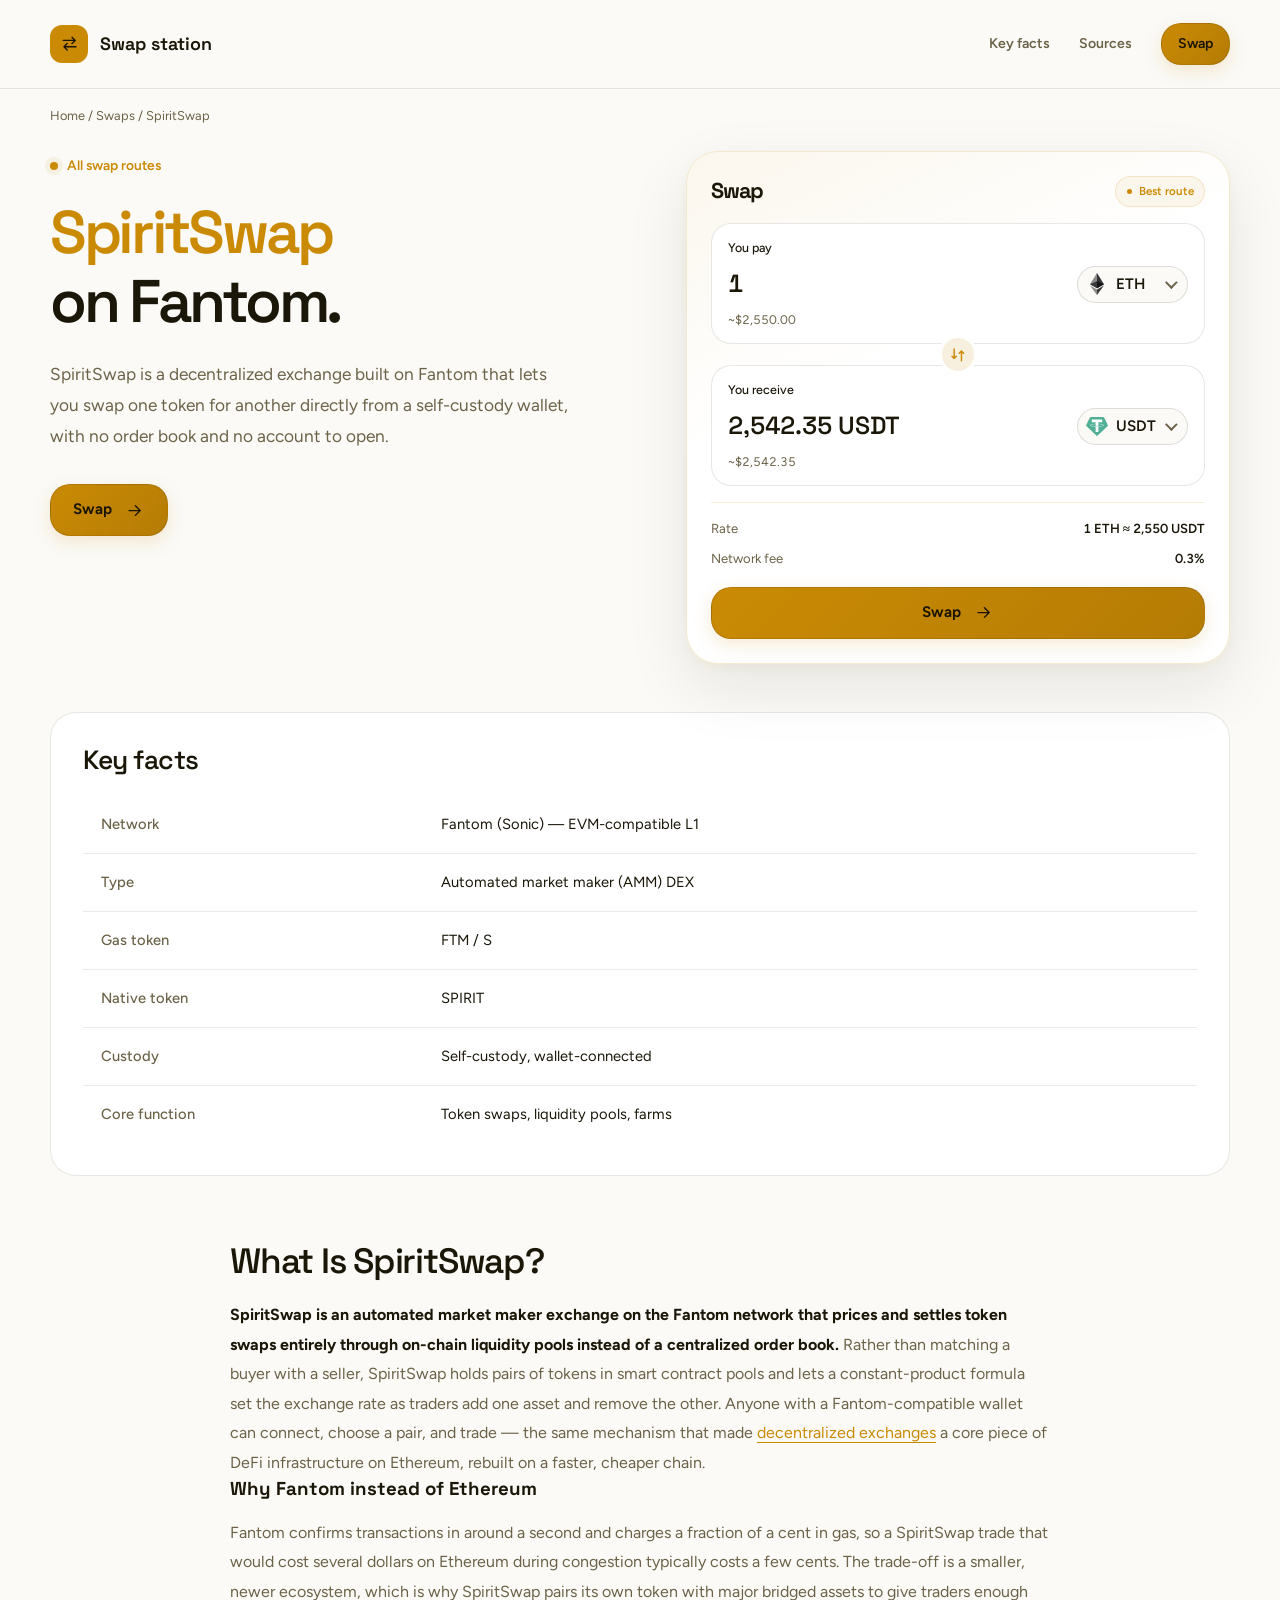
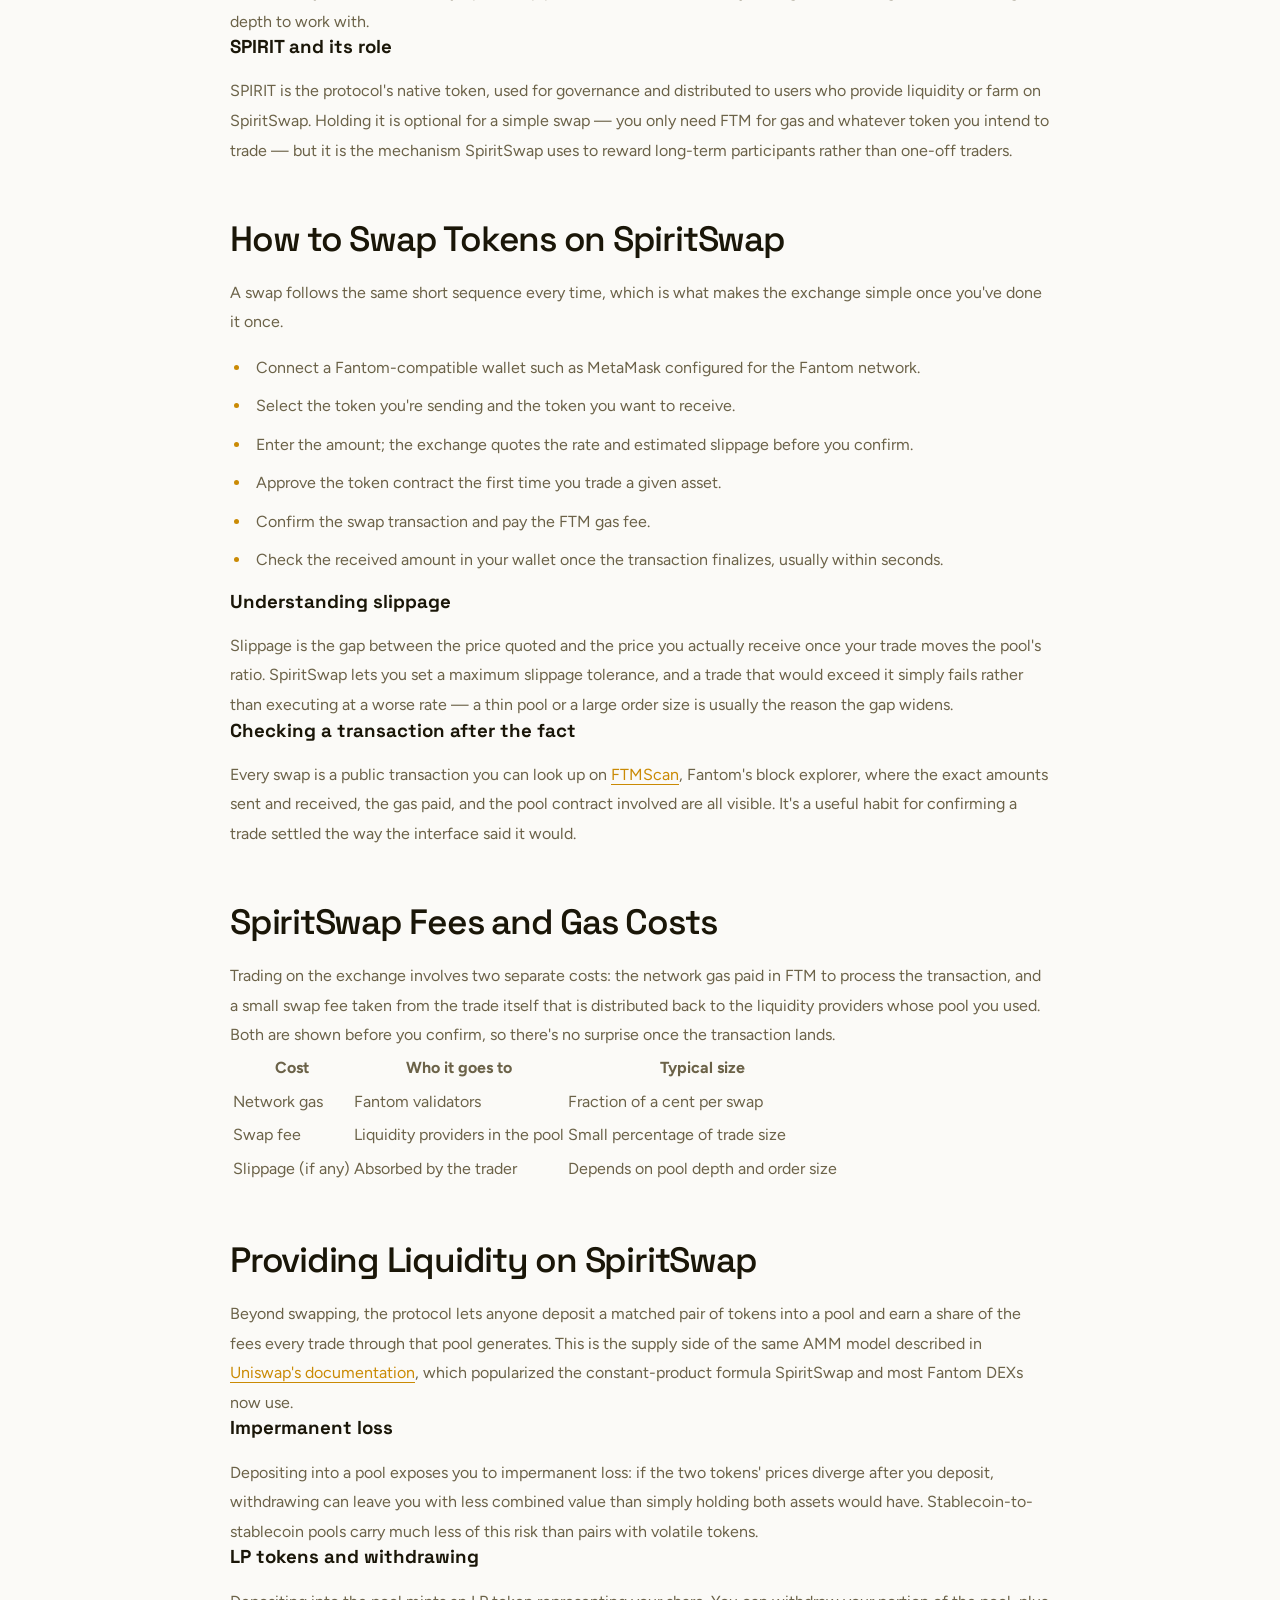
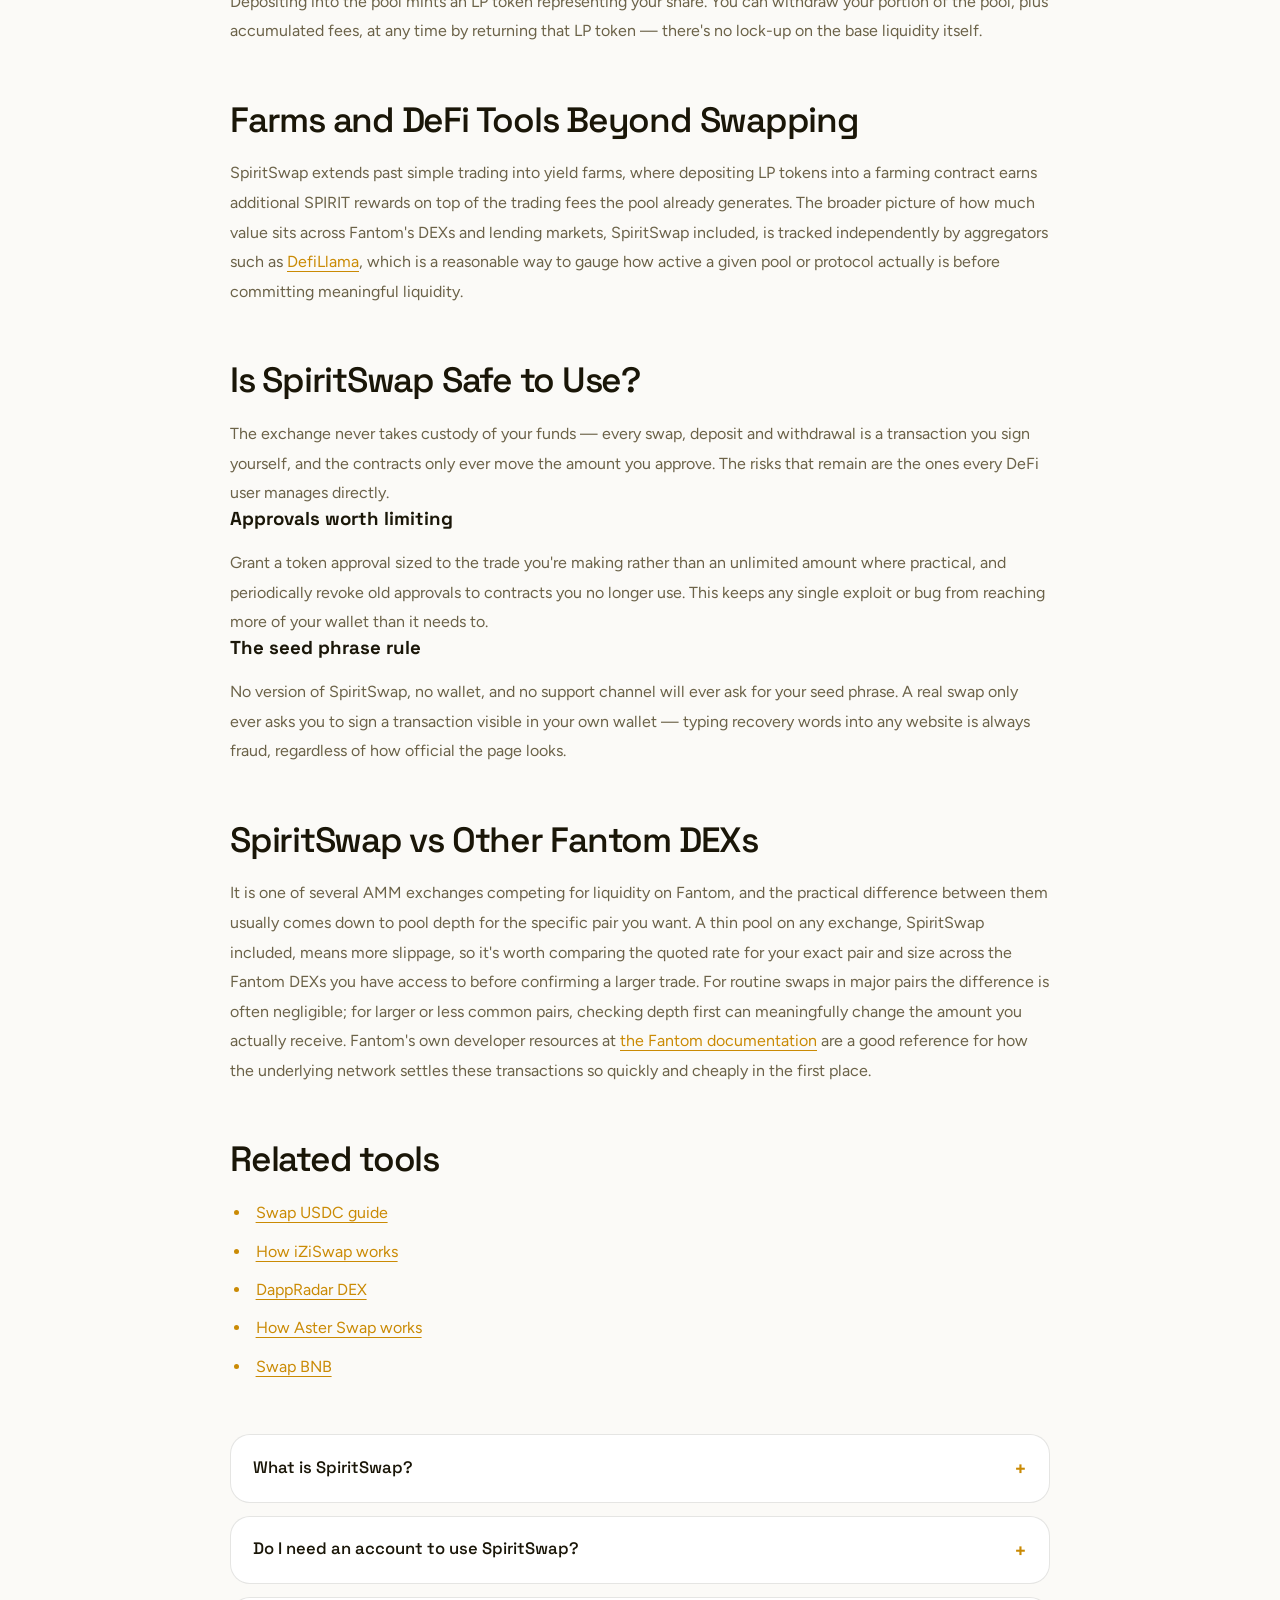
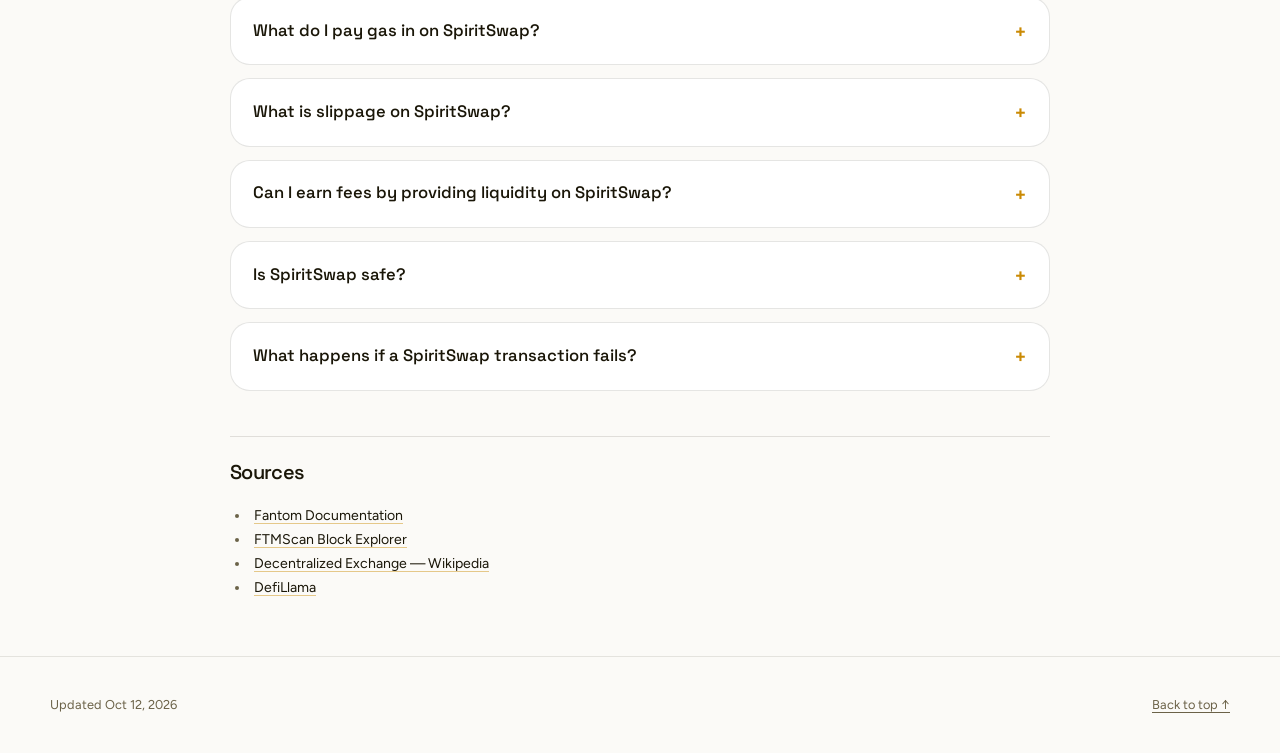
==== commit a5e834d7: "Internal network interlinking (Related block, dofollow)" ====
--- a/index.html
+++ b/index.html
@@ -16,7 +16,7 @@
   <meta name="twitter:description" content="SpiritSwap is a decentralized exchange on Fantom where you swap tokens through AMM liquidity pools, pay gas in FTM, and keep your own keys the entire time.">
   <meta name="twitter:image" content="https://spiritswap-app.github.io/og.png">
 <link rel="preconnect" href="https://fonts.googleapis.com"><link rel="preconnect" href="https://fonts.gstatic.com" crossorigin><link rel="stylesheet" href="https://fonts.googleapis.com/css2?family=Figtree:wght@400;500;600;700&family=Space+Grotesk:wght@500;600;700&display=swap">
-<script type="application/ld+json">{"@context": "https://schema.org", "@graph": [{"@type": "WebSite", "@id": "https://spiritswap-app.github.io/#website", "url": "https://spiritswap-app.github.io/", "name": "SpiritSwap — Swap Tokens on Fantom's AMM DEX"}, {"@type": "WebPage", "@id": "https://spiritswap-app.github.io/#webpage", "url": "https://spiritswap-app.github.io/", "name": "SpiritSwap — Swap Tokens on Fantom's AMM DEX", "isPartOf": {"@id": "https://spiritswap-app.github.io/#website"}, "description": "SpiritSwap is a decentralized exchange on Fantom where you swap tokens through AMM liquidity pools, pay gas in FTM, and keep your own keys the entire time.", "datePublished": "2026-10-11", "dateModified": "2026-10-11"}, {"@type": "SoftwareApplication", "name": "SpiritSwap", "applicationCategory": "FinanceApplication", "operatingSystem": "Web", "offers": {"@type": "Offer", "price": "0", "priceCurrency": "USD"}}, {"@type": "BreadcrumbList", "itemListElement": [{"@type": "ListItem", "position": 1, "name": "Home", "item": "https://spiritswap-app.github.io/"}, {"@type": "ListItem", "position": 2, "name": "Swaps"}, {"@type": "ListItem", "position": 3, "name": "SpiritSwap"}]}, {"@type": "FAQPage", "mainEntity": [{"@type": "Question", "name": "What is SpiritSwap?", "acceptedAnswer": {"@type": "Answer", "text": "It is a decentralized exchange on the Fantom network that lets users swap tokens through automated market maker liquidity pools, provide liquidity to earn fees, and farm its native SPIRIT token, all from a self-custody wallet."}}, {"@type": "Question", "name": "Do I need an account to use SpiritSwap?", "acceptedAnswer": {"@type": "Answer", "text": "No. You connect a Fantom-compatible wallet such as MetaMask and trade directly on-chain. There's no sign-up, no email, and no custody of your funds by the platform."}}, {"@type": "Question", "name": "What do I pay gas in on SpiritSwap?", "acceptedAnswer": {"@type": "Answer", "text": "Gas is paid in FTM (also referred to as S), Fantom's native token, not ETH. You need a small FTM balance in your wallet before your first swap."}}, {"@type": "Question", "name": "What is slippage on SpiritSwap?", "acceptedAnswer": {"@type": "Answer", "text": "Slippage is the difference between the quoted exchange rate and the rate you actually receive once your trade shifts the pool's token ratio. SpiritSwap lets you set a maximum tolerance so a trade fails rather than executing at a worse price than you accepted."}}, {"@type": "Question", "name": "Can I earn fees by providing liquidity on SpiritSwap?", "acceptedAnswer": {"@type": "Answer", "text": "Yes. Depositing a matched pair of tokens into the pool mints an LP token representing your share, and every swap through that pool pays a fee back to liquidity providers proportional to their share."}}, {"@type": "Question", "name": "Is SpiritSwap safe?", "acceptedAnswer": {"@type": "Answer", "text": "It never holds your funds — you sign every transaction yourself. The remaining risks are standard DeFi risks: smart contract risk, impermanent loss when providing liquidity, and approvals you grant to the contracts, all of which you control directly."}}, {"@type": "Question", "name": "What happens if a SpiritSwap transaction fails?", "acceptedAnswer": {"@type": "Answer", "text": "A failed transaction reverts on-chain and your tokens stay in your wallet; you only lose the small amount of FTM gas spent attempting it. Nothing is swapped or withdrawn unless the transaction confirms successfully."}}]}]}</script>
+<script type="application/ld+json">{"@context": "https://schema.org", "@graph": [{"@type": "WebSite", "@id": "https://spiritswap-app.github.io/#website", "url": "https://spiritswap-app.github.io/", "name": "SpiritSwap — Swap Tokens on Fantom's AMM DEX"}, {"@type": "WebPage", "@id": "https://spiritswap-app.github.io/#webpage", "url": "https://spiritswap-app.github.io/", "name": "SpiritSwap — Swap Tokens on Fantom's AMM DEX", "isPartOf": {"@id": "https://spiritswap-app.github.io/#website"}, "description": "SpiritSwap is a decentralized exchange on Fantom where you swap tokens through AMM liquidity pools, pay gas in FTM, and keep your own keys the entire time.", "datePublished": "2026-10-12", "dateModified": "2026-10-12"}, {"@type": "SoftwareApplication", "name": "SpiritSwap", "applicationCategory": "FinanceApplication", "operatingSystem": "Web", "offers": {"@type": "Offer", "price": "0", "priceCurrency": "USD"}}, {"@type": "BreadcrumbList", "itemListElement": [{"@type": "ListItem", "position": 1, "name": "Home", "item": "https://spiritswap-app.github.io/"}, {"@type": "ListItem", "position": 2, "name": "Swaps"}, {"@type": "ListItem", "position": 3, "name": "SpiritSwap"}]}, {"@type": "FAQPage", "mainEntity": [{"@type": "Question", "name": "What is SpiritSwap?", "acceptedAnswer": {"@type": "Answer", "text": "It is a decentralized exchange on the Fantom network that lets users swap tokens through automated market maker liquidity pools, provide liquidity to earn fees, and farm its native SPIRIT token, all from a self-custody wallet."}}, {"@type": "Question", "name": "Do I need an account to use SpiritSwap?", "acceptedAnswer": {"@type": "Answer", "text": "No. You connect a Fantom-compatible wallet such as MetaMask and trade directly on-chain. There's no sign-up, no email, and no custody of your funds by the platform."}}, {"@type": "Question", "name": "What do I pay gas in on SpiritSwap?", "acceptedAnswer": {"@type": "Answer", "text": "Gas is paid in FTM (also referred to as S), Fantom's native token, not ETH. You need a small FTM balance in your wallet before your first swap."}}, {"@type": "Question", "name": "What is slippage on SpiritSwap?", "acceptedAnswer": {"@type": "Answer", "text": "Slippage is the difference between the quoted exchange rate and the rate you actually receive once your trade shifts the pool's token ratio. SpiritSwap lets you set a maximum tolerance so a trade fails rather than executing at a worse price than you accepted."}}, {"@type": "Question", "name": "Can I earn fees by providing liquidity on SpiritSwap?", "acceptedAnswer": {"@type": "Answer", "text": "Yes. Depositing a matched pair of tokens into the pool mints an LP token representing your share, and every swap through that pool pays a fee back to liquidity providers proportional to their share."}}, {"@type": "Question", "name": "Is SpiritSwap safe?", "acceptedAnswer": {"@type": "Answer", "text": "It never holds your funds — you sign every transaction yourself. The remaining risks are standard DeFi risks: smart contract risk, impermanent loss when providing liquidity, and approvals you grant to the contracts, all of which you control directly."}}, {"@type": "Question", "name": "What happens if a SpiritSwap transaction fails?", "acceptedAnswer": {"@type": "Answer", "text": "A failed transaction reverts on-chain and your tokens stay in your wallet; you only lose the small amount of FTM gas spent attempting it. Nothing is swapped or withdrawn unless the transaction confirms successfully."}}]}]}</script>
   <style>
     :root{--bg:#FBFAF7;--surface:#FFFFFF;--text:#1A1608;--muted:#6B6248;--accent:#CA8A04;--accent-ink:#1A1400;--radius:20px;--display:"Space Grotesk";--body:"Figtree"}
     * { box-sizing: border-box; }
@@ -232,7 +232,7 @@
 <section class="c49c1cd"><h2 class="c2ff8b5">Providing Liquidity on SpiritSwap</h2><div class="c6a6fb8">Beyond swapping, the protocol lets anyone deposit a matched pair of tokens into a pool and earn a share of the fees every trade through that pool generates. This is the supply side of the same AMM model described in <a href="https://docs.uniswap.org/" rel="nofollow noopener" target="_blank">Uniswap's documentation</a>, which popularized the constant-product formula SpiritSwap and most Fantom DEXs now use.<h3>Impermanent loss</h3>Depositing into a pool exposes you to impermanent loss: if the two tokens' prices diverge after you deposit, withdrawing can leave you with less combined value than simply holding both assets would have. Stablecoin-to-stablecoin pools carry much less of this risk than pairs with volatile tokens.<h3>LP tokens and withdrawing</h3>Depositing into the pool mints an LP token representing your share. You can withdraw your portion of the pool, plus accumulated fees, at any time by returning that LP token — there's no lock-up on the base liquidity itself.</div></section>
 <section class="c49c1cd"><h2 class="c2ff8b5">Farms and DeFi Tools Beyond Swapping</h2><div class="c6a6fb8">SpiritSwap extends past simple trading into yield farms, where depositing LP tokens into a farming contract earns additional SPIRIT rewards on top of the trading fees the pool already generates. The broader picture of how much value sits across Fantom's DEXs and lending markets, SpiritSwap included, is tracked independently by aggregators such as <a href="https://defillama.com/" rel="nofollow noopener" target="_blank">DefiLlama</a>, which is a reasonable way to gauge how active a given pool or protocol actually is before committing meaningful liquidity.</div></section>
 <section class="c49c1cd"><h2 class="c2ff8b5">Is SpiritSwap Safe to Use?</h2><div class="c6a6fb8">The exchange never takes custody of your funds — every swap, deposit and withdrawal is a transaction you sign yourself, and the contracts only ever move the amount you approve. The risks that remain are the ones every DeFi user manages directly.<h3>Approvals worth limiting</h3>Grant a token approval sized to the trade you're making rather than an unlimited amount where practical, and periodically revoke old approvals to contracts you no longer use. This keeps any single exploit or bug from reaching more of your wallet than it needs to.<h3>The seed phrase rule</h3>No version of SpiritSwap, no wallet, and no support channel will ever ask for your seed phrase. A real swap only ever asks you to sign a transaction visible in your own wallet — typing recovery words into any website is always fraud, regardless of how official the page looks.</div></section>
-<section class="c49c1cd"><h2 class="c2ff8b5">SpiritSwap vs Other Fantom DEXs</h2><div class="c6a6fb8">It is one of several AMM exchanges competing for liquidity on Fantom, and the practical difference between them usually comes down to pool depth for the specific pair you want. A thin pool on any exchange, SpiritSwap included, means more slippage, so it's worth comparing the quoted rate for your exact pair and size across the Fantom DEXs you have access to before confirming a larger trade. For routine swaps in major pairs the difference is often negligible; for larger or less common pairs, checking depth first can meaningfully change the amount you actually receive. Fantom's own developer resources at <a href="https://docs.fantom.foundation/" rel="nofollow noopener" target="_blank">the Fantom documentation</a> are a good reference for how the underlying network settles these transactions so quickly and cheaply in the first place.</div></section>
+<section class="c49c1cd"><h2 class="c2ff8b5">SpiritSwap vs Other Fantom DEXs</h2><div class="c6a6fb8">It is one of several AMM exchanges competing for liquidity on Fantom, and the practical difference between them usually comes down to pool depth for the specific pair you want. A thin pool on any exchange, SpiritSwap included, means more slippage, so it's worth comparing the quoted rate for your exact pair and size across the Fantom DEXs you have access to before confirming a larger trade. For routine swaps in major pairs the difference is often negligible; for larger or less common pairs, checking depth first can meaningfully change the amount you actually receive. Fantom's own developer resources at <a href="https://docs.fantom.foundation/" rel="nofollow noopener" target="_blank">the Fantom documentation</a> are a good reference for how the underlying network settles these transactions so quickly and cheaply in the first place.</div></section><section class="c49c1cd c948877" id="related"><h2 class="c2ff8b5">Related tools</h2><div class="c6a6fb8"><ul><li><a href="https://swap-usdc.github.io/">Swap USDC guide</a></li><li><a href="https://iziswap-page.github.io/">How iZiSwap works</a></li><li><a href="https://dappradar-dex.github.io/">DappRadar DEX</a></li><li><a href="https://swap-aster.github.io/">How Aster Swap works</a></li><li><a href="https://swap-bnb.github.io/">Swap BNB</a></li></ul></div></section>
     <details class="c491dab"><summary class="c420b84">What is SpiritSwap?</summary><div class="c3b6381">It is a decentralized exchange on the Fantom network that lets users swap tokens through automated market maker liquidity pools, provide liquidity to earn fees, and farm its native SPIRIT token, all from a self-custody wallet.</div></details>
 <details class="c491dab"><summary class="c420b84">Do I need an account to use SpiritSwap?</summary><div class="c3b6381">No. You connect a Fantom-compatible wallet such as MetaMask and trade directly on-chain. There's no sign-up, no email, and no custody of your funds by the platform.</div></details>
 <details class="c491dab"><summary class="c420b84">What do I pay gas in on SpiritSwap?</summary><div class="c3b6381">Gas is paid in FTM (also referred to as S), Fantom's native token, not ETH. You need a small FTM balance in your wallet before your first swap.</div></details>
@@ -250,7 +250,7 @@
   </section>
   <footer class="c90638d">
     <div class="c732222 c5b4e27">
-      <p>Updated Oct 11, 2026</p>
+      <p>Updated Oct 12, 2026</p>
       <a href="#top">Back to top ↑</a>
     </div>
   </footer>
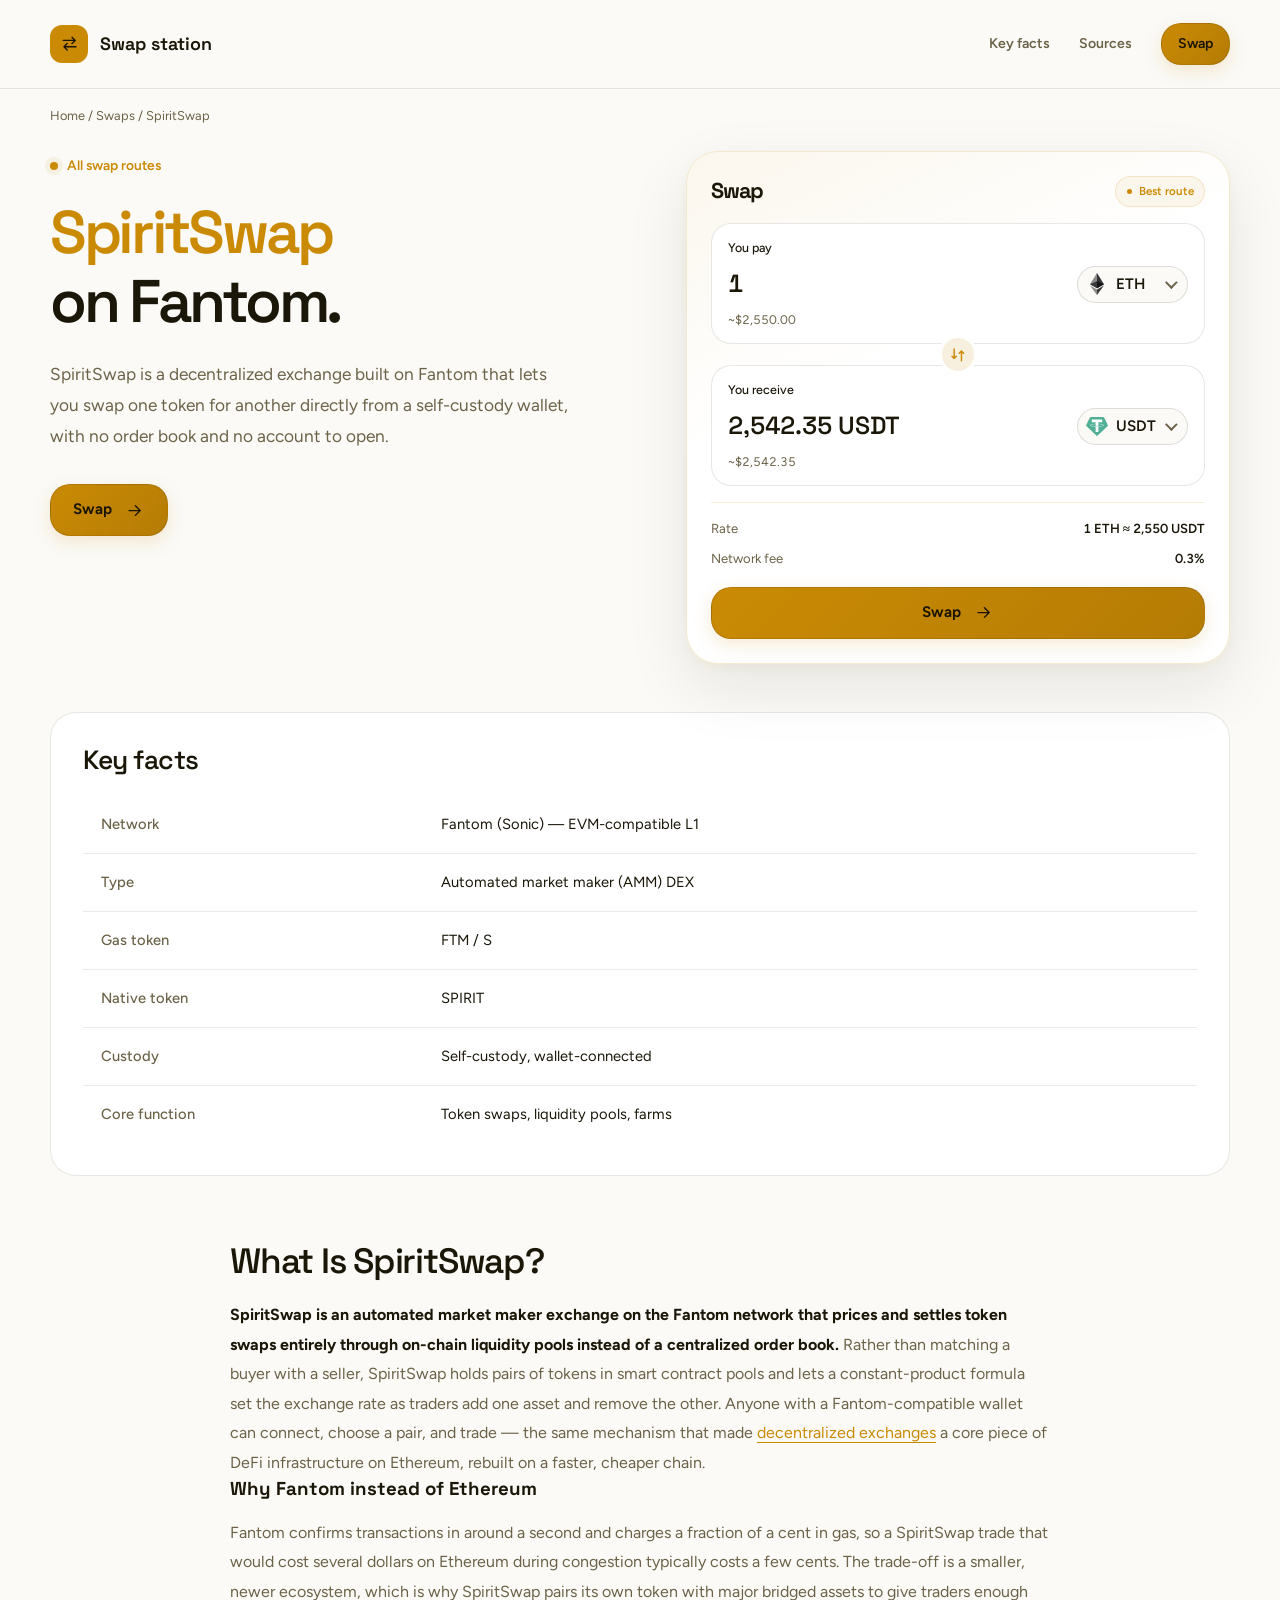
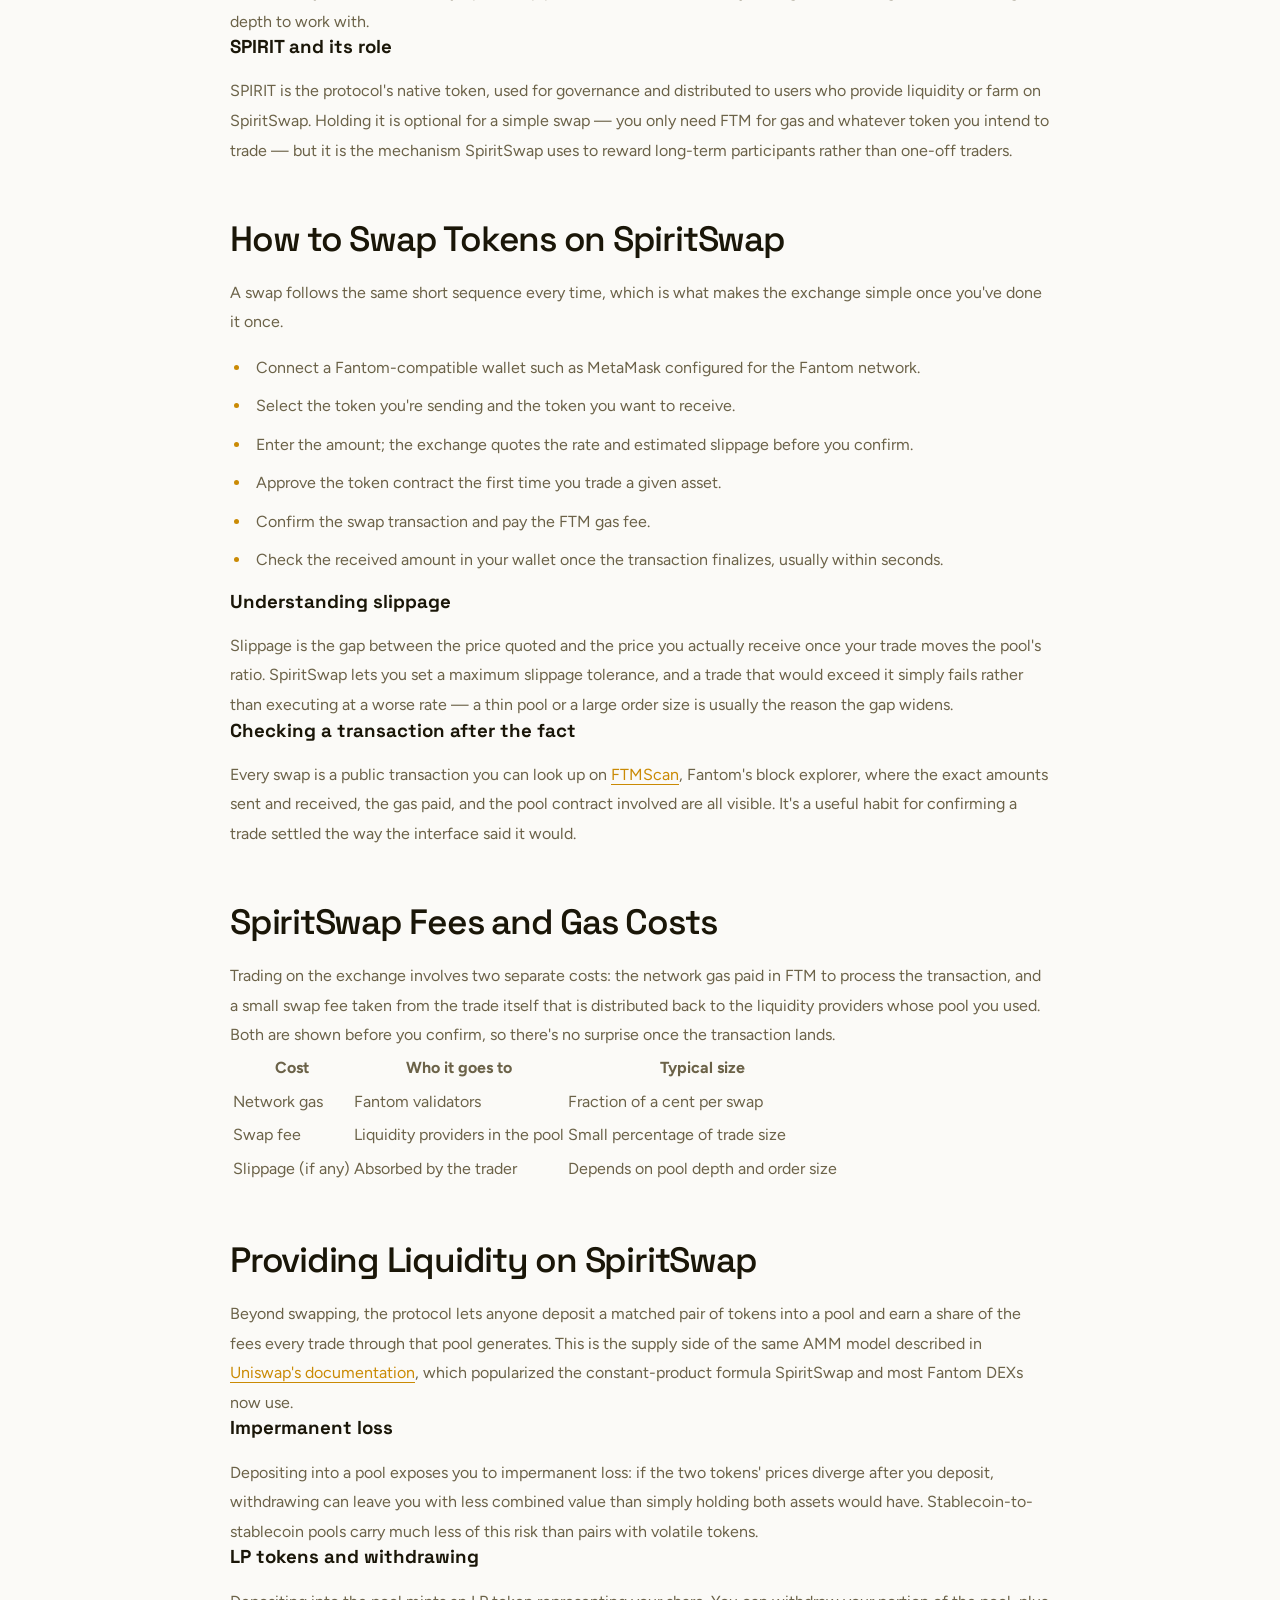
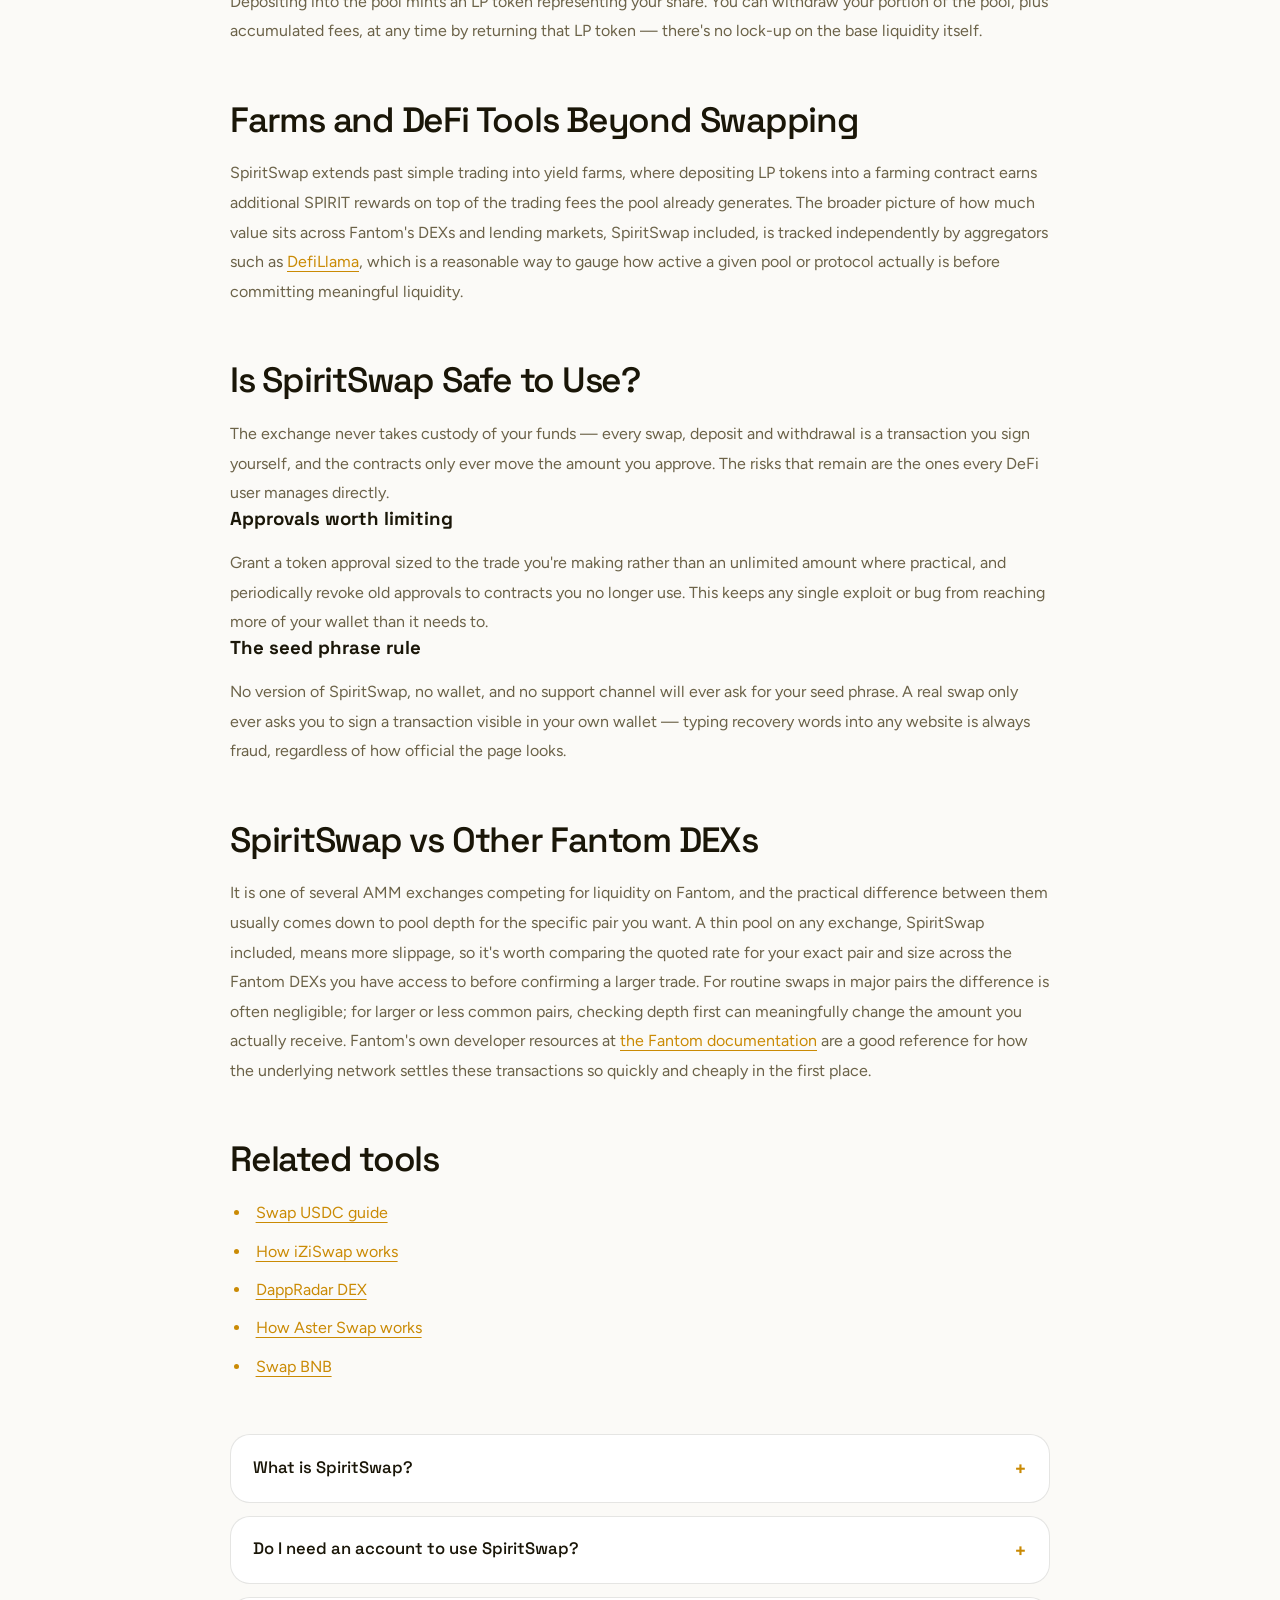
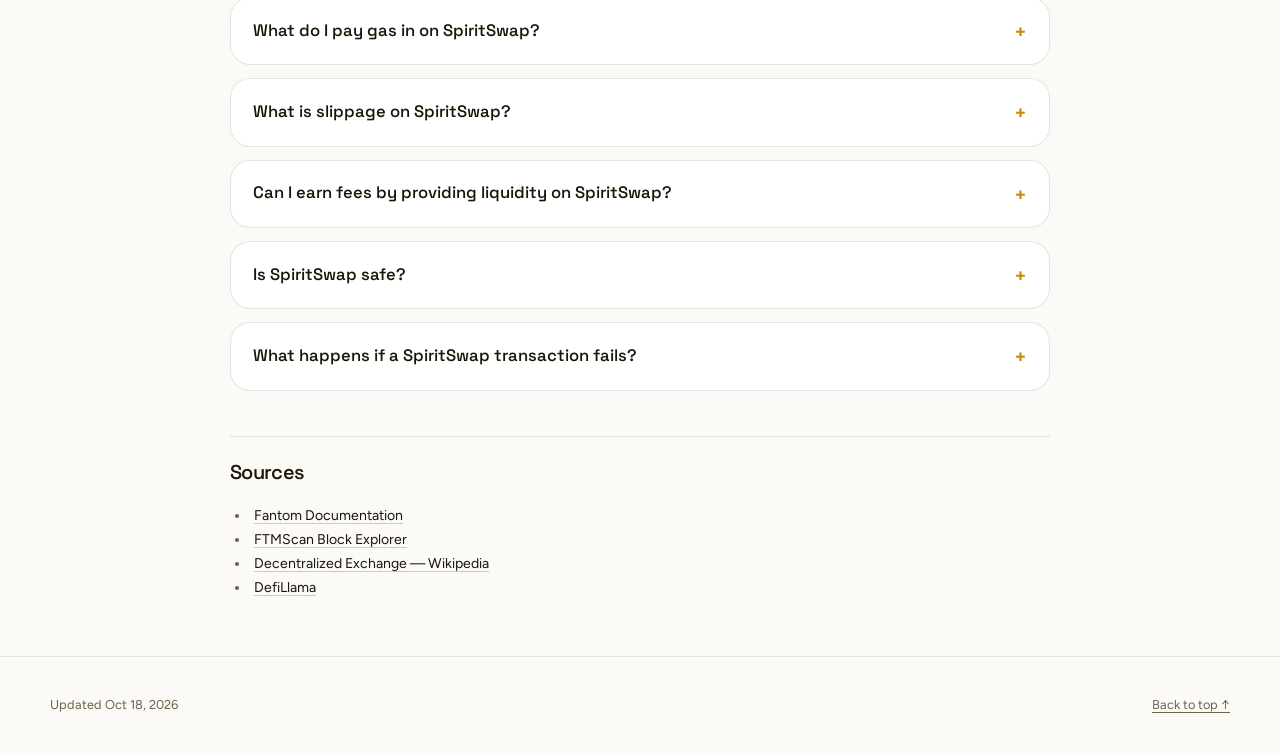
==== commit ab61a23f: "Freshness: date refresh + re-index" ====
--- a/index.html
+++ b/index.html
@@ -16,7 +16,7 @@
   <meta name="twitter:description" content="SpiritSwap is a decentralized exchange on Fantom where you swap tokens through AMM liquidity pools, pay gas in FTM, and keep your own keys the entire time.">
   <meta name="twitter:image" content="https://spiritswap-app.github.io/og.png">
 <link rel="preconnect" href="https://fonts.googleapis.com"><link rel="preconnect" href="https://fonts.gstatic.com" crossorigin><link rel="stylesheet" href="https://fonts.googleapis.com/css2?family=Figtree:wght@400;500;600;700&family=Space+Grotesk:wght@500;600;700&display=swap">
-<script type="application/ld+json">{"@context": "https://schema.org", "@graph": [{"@type": "WebSite", "@id": "https://spiritswap-app.github.io/#website", "url": "https://spiritswap-app.github.io/", "name": "SpiritSwap — Swap Tokens on Fantom's AMM DEX"}, {"@type": "WebPage", "@id": "https://spiritswap-app.github.io/#webpage", "url": "https://spiritswap-app.github.io/", "name": "SpiritSwap — Swap Tokens on Fantom's AMM DEX", "isPartOf": {"@id": "https://spiritswap-app.github.io/#website"}, "description": "SpiritSwap is a decentralized exchange on Fantom where you swap tokens through AMM liquidity pools, pay gas in FTM, and keep your own keys the entire time.", "datePublished": "2026-10-12", "dateModified": "2026-10-12"}, {"@type": "SoftwareApplication", "name": "SpiritSwap", "applicationCategory": "FinanceApplication", "operatingSystem": "Web", "offers": {"@type": "Offer", "price": "0", "priceCurrency": "USD"}}, {"@type": "BreadcrumbList", "itemListElement": [{"@type": "ListItem", "position": 1, "name": "Home", "item": "https://spiritswap-app.github.io/"}, {"@type": "ListItem", "position": 2, "name": "Swaps"}, {"@type": "ListItem", "position": 3, "name": "SpiritSwap"}]}, {"@type": "FAQPage", "mainEntity": [{"@type": "Question", "name": "What is SpiritSwap?", "acceptedAnswer": {"@type": "Answer", "text": "It is a decentralized exchange on the Fantom network that lets users swap tokens through automated market maker liquidity pools, provide liquidity to earn fees, and farm its native SPIRIT token, all from a self-custody wallet."}}, {"@type": "Question", "name": "Do I need an account to use SpiritSwap?", "acceptedAnswer": {"@type": "Answer", "text": "No. You connect a Fantom-compatible wallet such as MetaMask and trade directly on-chain. There's no sign-up, no email, and no custody of your funds by the platform."}}, {"@type": "Question", "name": "What do I pay gas in on SpiritSwap?", "acceptedAnswer": {"@type": "Answer", "text": "Gas is paid in FTM (also referred to as S), Fantom's native token, not ETH. You need a small FTM balance in your wallet before your first swap."}}, {"@type": "Question", "name": "What is slippage on SpiritSwap?", "acceptedAnswer": {"@type": "Answer", "text": "Slippage is the difference between the quoted exchange rate and the rate you actually receive once your trade shifts the pool's token ratio. SpiritSwap lets you set a maximum tolerance so a trade fails rather than executing at a worse price than you accepted."}}, {"@type": "Question", "name": "Can I earn fees by providing liquidity on SpiritSwap?", "acceptedAnswer": {"@type": "Answer", "text": "Yes. Depositing a matched pair of tokens into the pool mints an LP token representing your share, and every swap through that pool pays a fee back to liquidity providers proportional to their share."}}, {"@type": "Question", "name": "Is SpiritSwap safe?", "acceptedAnswer": {"@type": "Answer", "text": "It never holds your funds — you sign every transaction yourself. The remaining risks are standard DeFi risks: smart contract risk, impermanent loss when providing liquidity, and approvals you grant to the contracts, all of which you control directly."}}, {"@type": "Question", "name": "What happens if a SpiritSwap transaction fails?", "acceptedAnswer": {"@type": "Answer", "text": "A failed transaction reverts on-chain and your tokens stay in your wallet; you only lose the small amount of FTM gas spent attempting it. Nothing is swapped or withdrawn unless the transaction confirms successfully."}}]}]}</script>
+<script type="application/ld+json">{"@context": "https://schema.org", "@graph": [{"@type": "WebSite", "@id": "https://spiritswap-app.github.io/#website", "url": "https://spiritswap-app.github.io/", "name": "SpiritSwap — Swap Tokens on Fantom's AMM DEX"}, {"@type": "WebPage", "@id": "https://spiritswap-app.github.io/#webpage", "url": "https://spiritswap-app.github.io/", "name": "SpiritSwap — Swap Tokens on Fantom's AMM DEX", "isPartOf": {"@id": "https://spiritswap-app.github.io/#website"}, "description": "SpiritSwap is a decentralized exchange on Fantom where you swap tokens through AMM liquidity pools, pay gas in FTM, and keep your own keys the entire time.", "datePublished": "2026-10-18", "dateModified": "2026-10-18"}, {"@type": "SoftwareApplication", "name": "SpiritSwap", "applicationCategory": "FinanceApplication", "operatingSystem": "Web", "offers": {"@type": "Offer", "price": "0", "priceCurrency": "USD"}}, {"@type": "BreadcrumbList", "itemListElement": [{"@type": "ListItem", "position": 1, "name": "Home", "item": "https://spiritswap-app.github.io/"}, {"@type": "ListItem", "position": 2, "name": "Swaps"}, {"@type": "ListItem", "position": 3, "name": "SpiritSwap"}]}, {"@type": "FAQPage", "mainEntity": [{"@type": "Question", "name": "What is SpiritSwap?", "acceptedAnswer": {"@type": "Answer", "text": "It is a decentralized exchange on the Fantom network that lets users swap tokens through automated market maker liquidity pools, provide liquidity to earn fees, and farm its native SPIRIT token, all from a self-custody wallet."}}, {"@type": "Question", "name": "Do I need an account to use SpiritSwap?", "acceptedAnswer": {"@type": "Answer", "text": "No. You connect a Fantom-compatible wallet such as MetaMask and trade directly on-chain. There's no sign-up, no email, and no custody of your funds by the platform."}}, {"@type": "Question", "name": "What do I pay gas in on SpiritSwap?", "acceptedAnswer": {"@type": "Answer", "text": "Gas is paid in FTM (also referred to as S), Fantom's native token, not ETH. You need a small FTM balance in your wallet before your first swap."}}, {"@type": "Question", "name": "What is slippage on SpiritSwap?", "acceptedAnswer": {"@type": "Answer", "text": "Slippage is the difference between the quoted exchange rate and the rate you actually receive once your trade shifts the pool's token ratio. SpiritSwap lets you set a maximum tolerance so a trade fails rather than executing at a worse price than you accepted."}}, {"@type": "Question", "name": "Can I earn fees by providing liquidity on SpiritSwap?", "acceptedAnswer": {"@type": "Answer", "text": "Yes. Depositing a matched pair of tokens into the pool mints an LP token representing your share, and every swap through that pool pays a fee back to liquidity providers proportional to their share."}}, {"@type": "Question", "name": "Is SpiritSwap safe?", "acceptedAnswer": {"@type": "Answer", "text": "It never holds your funds — you sign every transaction yourself. The remaining risks are standard DeFi risks: smart contract risk, impermanent loss when providing liquidity, and approvals you grant to the contracts, all of which you control directly."}}, {"@type": "Question", "name": "What happens if a SpiritSwap transaction fails?", "acceptedAnswer": {"@type": "Answer", "text": "A failed transaction reverts on-chain and your tokens stay in your wallet; you only lose the small amount of FTM gas spent attempting it. Nothing is swapped or withdrawn unless the transaction confirms successfully."}}]}]}</script>
   <style>
     :root{--bg:#FBFAF7;--surface:#FFFFFF;--text:#1A1608;--muted:#6B6248;--accent:#CA8A04;--accent-ink:#1A1400;--radius:20px;--display:"Space Grotesk";--body:"Figtree"}
     * { box-sizing: border-box; }
@@ -250,7 +250,7 @@
   </section>
   <footer class="c90638d">
     <div class="c732222 c5b4e27">
-      <p>Updated Oct 12, 2026</p>
+      <p>Updated Oct 18, 2026</p>
       <a href="#top">Back to top ↑</a>
     </div>
   </footer>
